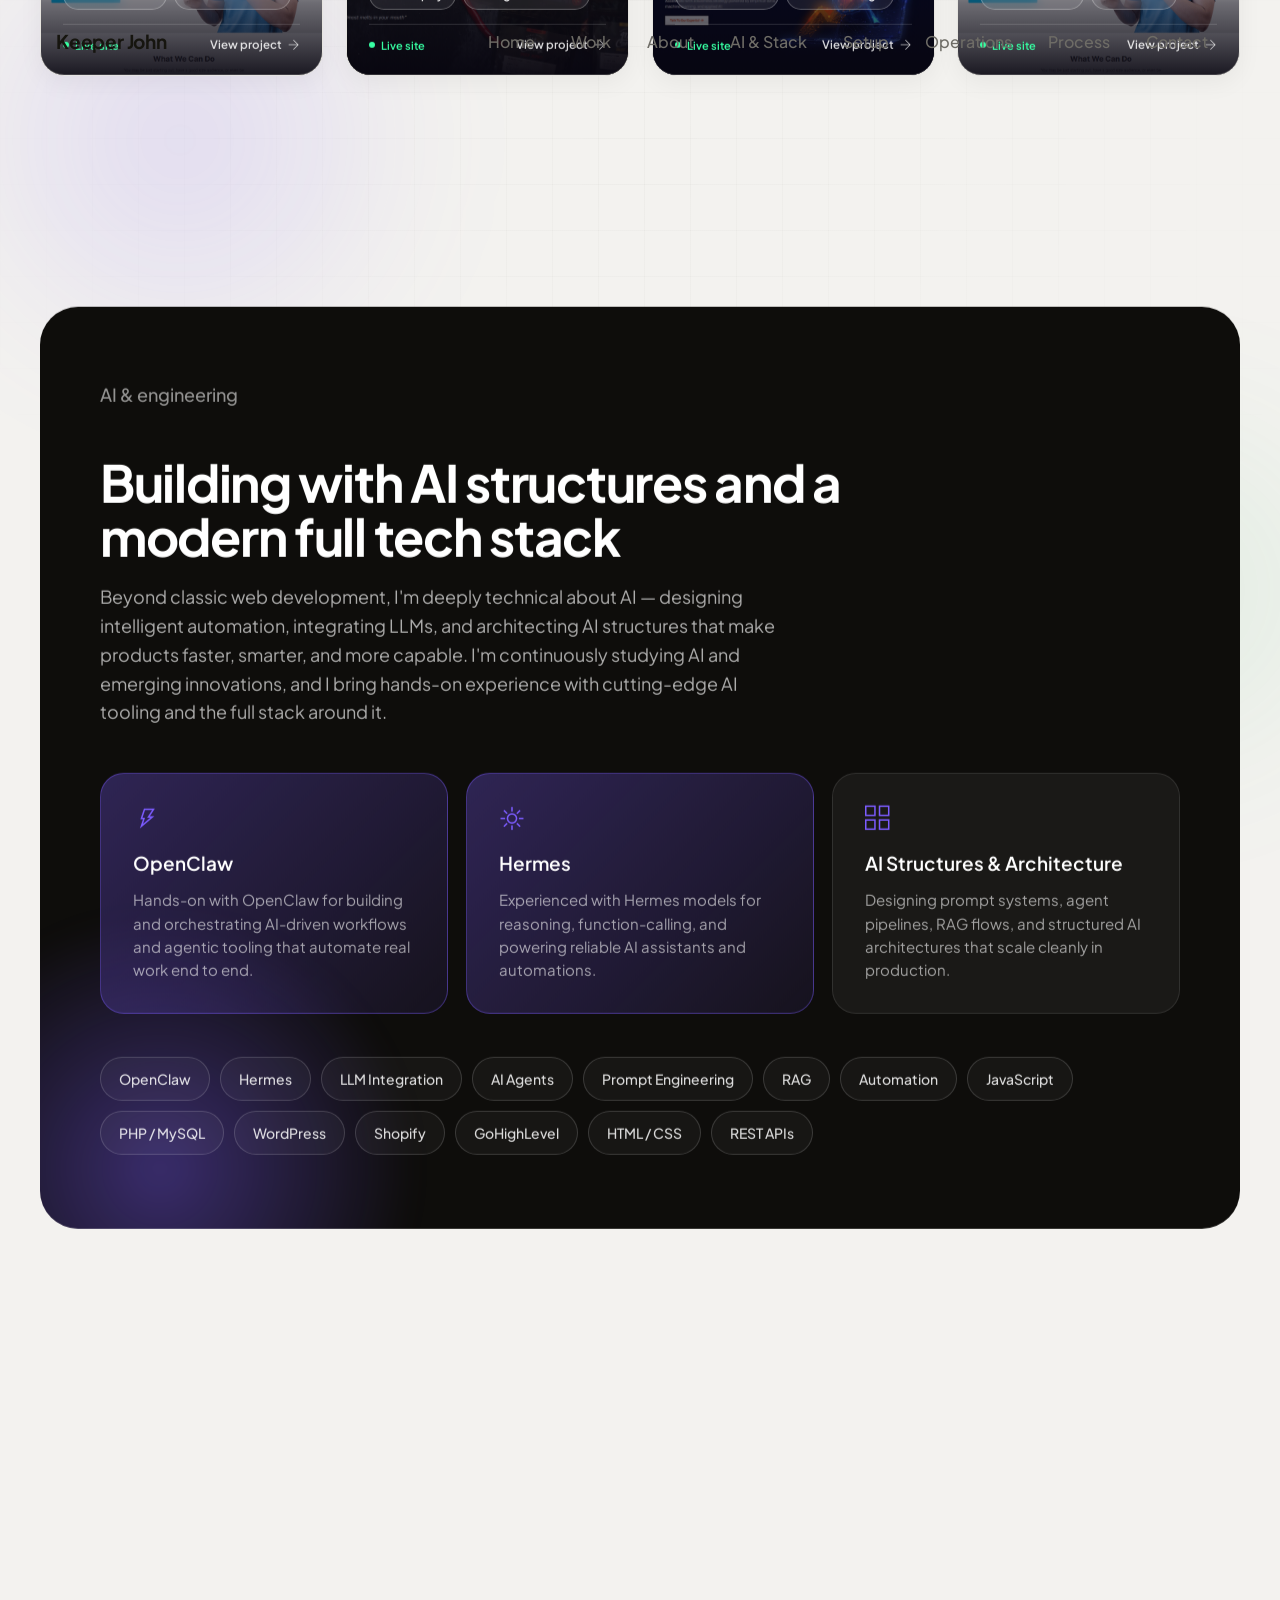
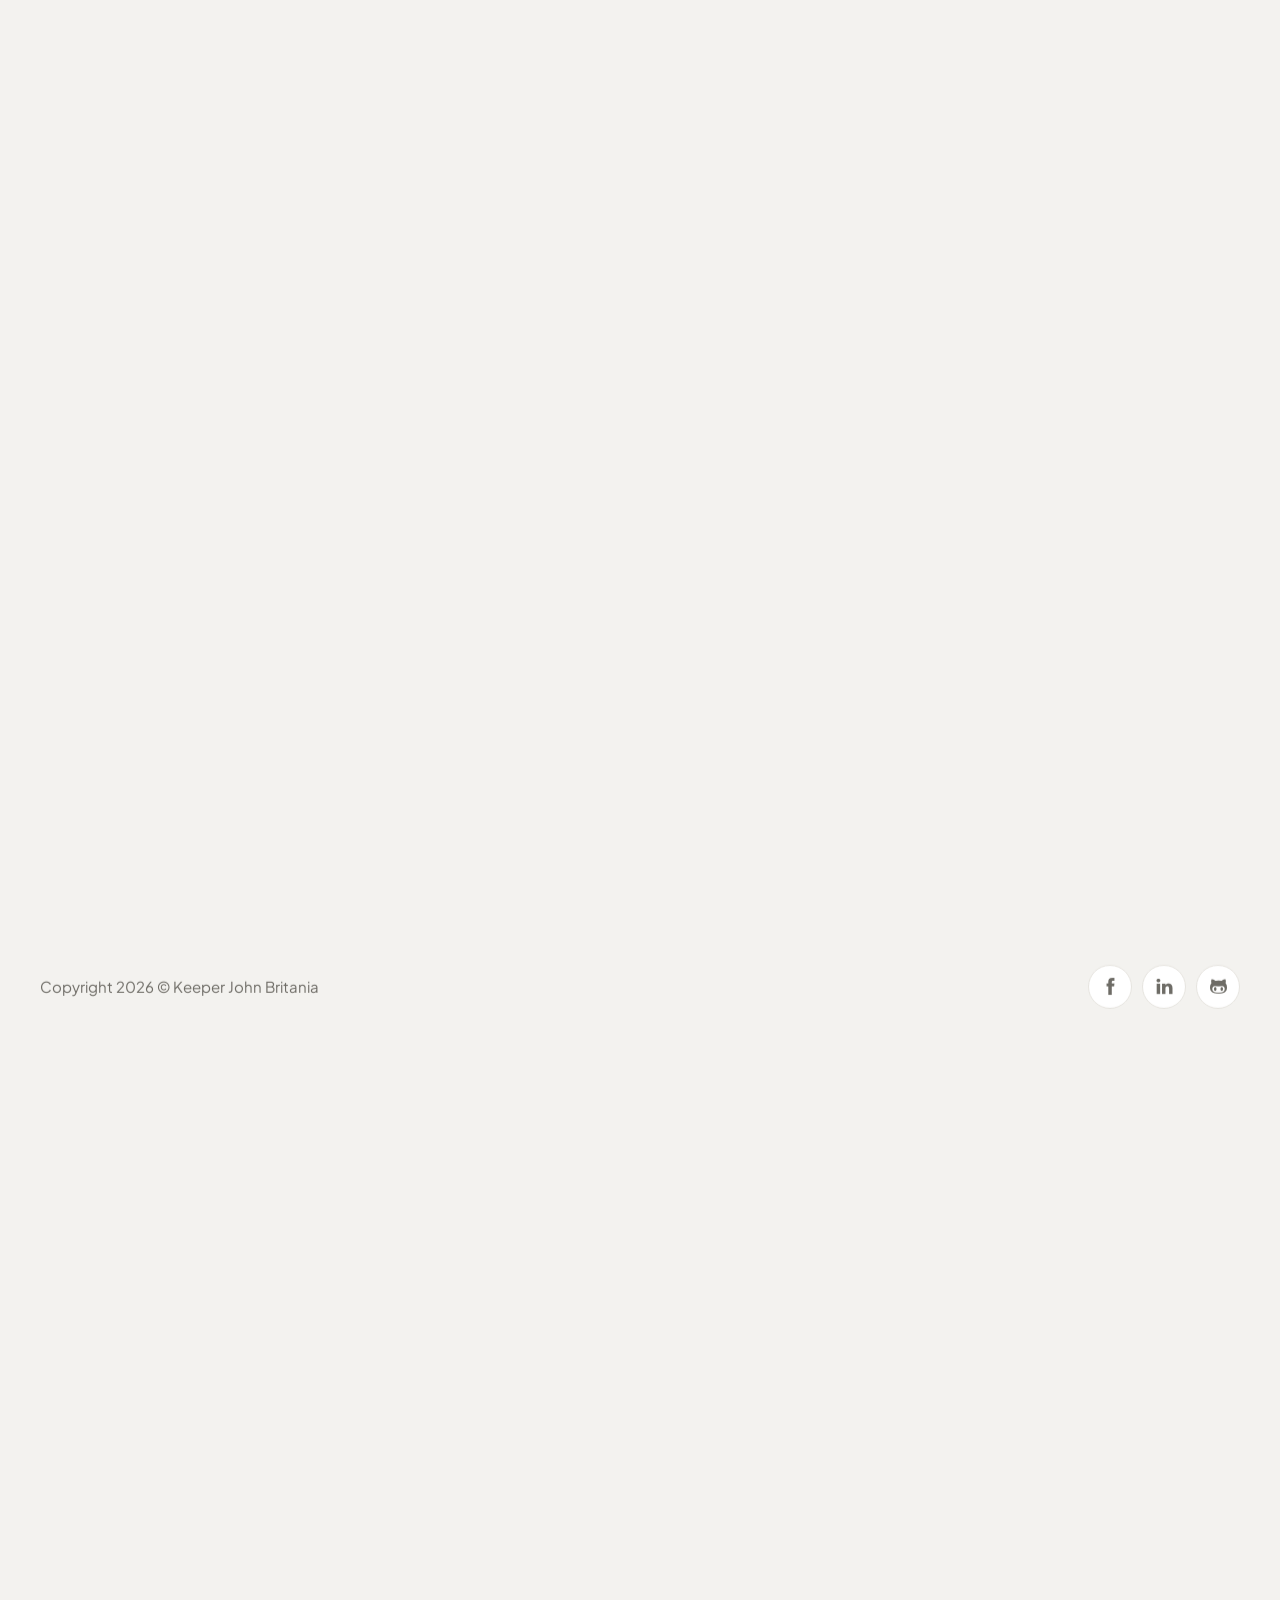
==== index.html @ eb176e24 "Update index.html" ====
<!DOCTYPE html>
<html lang="en">
<head>
<meta charset="utf-8">
<meta name="viewport" content="width=device-width, initial-scale=1">
<link rel="icon" type="image/x-icon" href="assets/imgs/logo-sm.svg">
<title>Keeper John Britania — Web Developer | High-Converting Websites &amp; AI Automation</title>
<meta name="description" content="Keeper John Britania is a web developer who designs high-converting websites and AI-powered automation. Hire an expert web developer for WordPress, Shopify, custom sites, and AI integrations.">
<meta name="keywords" content="Web Developer, Keeper John Britania, freelance web developer, website developer, web design, AI automation developer, WordPress developer, Shopify developer, front-end developer">
<meta name="author" content="Keeper John Britania">
<meta name="robots" content="index, follow, max-image-preview:large, max-snippet:-1, max-video-preview:-1">
<link rel="canonical" href="https://devkeeper.work.gd/">
<meta name="theme-color" content="#7c5cff">
<!-- Open Graph -->
<meta property="og:type" content="website">
<meta property="og:site_name" content="Keeper John Britania — Web Developer">
<meta property="og:title" content="Keeper John Britania — Web Developer | High-Converting Websites &amp; AI Automation">
<meta property="og:description" content="Expert web developer building high-converting websites and AI-powered automation. WordPress, Shopify, custom development and AI integrations.">
<meta property="og:url" content="https://devkeeper.work.gd/">
<meta property="og:image" content="https://devkeeper.work.gd/assets/imgs/person.webp">
<!-- Twitter -->
<meta name="twitter:card" content="summary_large_image">
<meta name="twitter:title" content="Keeper John Britania — Web Developer | High-Converting Websites &amp; AI Automation">
<meta name="twitter:description" content="Expert web developer building high-converting websites and AI-powered automation.">
<meta name="twitter:image" content="https://devkeeper.work.gd/assets/imgs/person.webp">
<link rel="preconnect" href="https://fonts.googleapis.com">
<link rel="preconnect" href="https://fonts.gstatic.com" crossorigin>
<link href="https://fonts.googleapis.com/css2?family=Plus+Jakarta+Sans:wght@400;500;600;700;800&display=swap" rel="stylesheet">
<link rel="stylesheet" href="assets/vendors/themify-icons/css/themify-icons.css">
<style>
*,*::before,*::after{box-sizing:border-box;margin:0;padding:0}
:root{--bg:#f3f2ef;--surface:#ffffff;--ink:#16150f;--muted:#6e6c66;--soft:#9b9890;--dark:#0e0d0b;--accent:#7c5cff;--line:#e6e4df;--radius:30px;--tr:.5s cubic-bezier(.22,.61,.36,1)}
html{scroll-behavior:auto;font-size:clamp(15px,0.55vw + 13.5px,17px);-webkit-text-size-adjust:100%;text-size-adjust:100%;overflow-x:hidden;max-width:100%}
body{font-family:'Plus Jakarta Sans',sans-serif;background:var(--bg);color:var(--ink);line-height:1.6;-webkit-font-smoothing:antialiased;overflow-x:hidden}
#smooth-wrap{position:fixed;top:0;left:0;width:100%;will-change:transform;z-index:5}
a{text-decoration:none;color:inherit}
img{max-width:100%;display:block}
.wrap{max-width:1320px;width:100%;margin:0 auto;padding:0 40px}
@media(max-width:600px){.wrap{padding:0 22px}}
.section{padding-top:clamp(56px,9vw,104px);padding-bottom:clamp(56px,9vw,104px)}
.eyebrow{font-size:15px;color:var(--soft);font-weight:500;margin-bottom:30px}
.pill-status{display:inline-flex;align-items:center;gap:9px;font-size:15px;color:var(--muted);font-weight:500;margin-bottom:26px}
.pill-status .dot{width:9px;height:9px;border-radius:50%;background:#37c871;box-shadow:0 0 0 4px rgba(55,200,113,.18);animation:pulse 2s infinite}
@keyframes pulse{0%,100%{box-shadow:0 0 0 3px rgba(55,200,113,.18)}50%{box-shadow:0 0 0 7px rgba(55,200,113,.05)}}
h1,h2,h3{letter-spacing:-.025em;line-height:1.05;font-weight:700}
.btn{display:inline-flex;align-items:center;gap:10px;font-size:16px;font-weight:600;border:none;cursor:pointer;transition:all var(--tr);font-family:inherit}
.btn-dark{background:var(--dark);color:#fff;padding:17px 34px;border-radius:46px;box-shadow:0 16px 34px rgba(14,13,11,.22)}
.btn-dark:hover{transform:translateY(-3px);box-shadow:0 22px 44px rgba(14,13,11,.3)}
.btn-ghost{background:var(--surface);color:var(--ink);padding:15px 28px;border-radius:46px;border:1px solid var(--line)}
.btn-ghost:hover{background:var(--ink);color:#fff;border-color:var(--ink)}
.btn-ghost:hover .ar{transform:translateX(4px)}
.ar{transition:transform var(--tr)}
#bg-fx{position:fixed;inset:0;z-index:0;pointer-events:none;overflow:hidden}
#bg-fx .orb{position:absolute;border-radius:50%;filter:blur(70px);opacity:.5;will-change:transform}
#bg-fx .o1{width:520px;height:520px;background:radial-gradient(circle,rgba(124,92,255,.35),transparent 70%);top:-120px;left:-80px}
#bg-fx .o2{width:460px;height:460px;background:radial-gradient(circle,rgba(55,200,113,.22),transparent 70%);top:40%;right:-120px}
#bg-fx .o3{width:380px;height:380px;background:radial-gradient(circle,rgba(255,170,90,.18),transparent 70%);bottom:-100px;left:30%}
#bg-fx .grid-fade{position:absolute;inset:0;background-image:linear-gradient(rgba(22,21,15,.025) 1px,transparent 1px),linear-gradient(90deg,rgba(22,21,15,.025) 1px,transparent 1px);background-size:46px 46px;-webkit-mask-image:radial-gradient(circle at 50% 18%,#000,transparent 75%);mask-image:radial-gradient(circle at 50% 18%,#000,transparent 75%)}
#glow{position:fixed;width:480px;height:480px;border-radius:50%;background:radial-gradient(circle,rgba(124,92,255,.10),transparent 65%);pointer-events:none;z-index:1;transform:translate(-50%,-50%);transition:opacity .6s;opacity:0;mix-blend-mode:multiply}
nav{position:fixed;top:0;left:0;right:0;z-index:200;padding:26px 0;transition:all var(--tr)}
nav.scrolled{background:rgba(243,242,239,.8);backdrop-filter:blur(14px);-webkit-backdrop-filter:blur(14px);padding:16px 0}
nav .wrap{display:flex;align-items:center;justify-content:space-between;max-width:100%;padding:0 56px}@media(max-width:600px){nav .wrap{padding:0 22px}}
.brand{font-size:19px;font-weight:700;letter-spacing:-.01em}
.nav-links{display:flex;align-items:center;gap:4px;list-style:none}
.nav-links a{font-size:16px;color:var(--muted);font-weight:500;padding:9px 16px;border-radius:30px;transition:all var(--tr)}
.nav-links a:hover{color:var(--ink)}
.menu-btn{display:none;background:none;border:none;cursor:pointer;flex-direction:column;gap:5px;padding:6px}
.menu-btn span{width:24px;height:2px;background:var(--ink);border-radius:2px;transition:all var(--tr)}
@media(max-width:980px){.menu-btn{display:flex}.nav-links{display:none;position:absolute;top:calc(100% + 6px);left:16px;right:16px;background:#fff;border:1px solid var(--line);border-radius:22px;flex-direction:column;padding:14px;gap:2px;box-shadow:0 20px 50px rgba(0,0,0,.1)}.nav-links.open{display:flex}.nav-links a{width:100%;padding:12px 18px}}
.hero{padding:150px 0 0;position:relative}
#ai-net{position:absolute;inset:0;width:100%;height:100%;z-index:0;pointer-events:none;opacity:.7}
.hero-stage,.stats{position:relative;z-index:2}
.hero-stage{display:grid;grid-template-columns:repeat(auto-fit,minmax(min(100%,340px),1fr));gap:clamp(24px,4vw,48px);align-items:center;min-height:auto}
.hero-left{z-index:3}
.hero-left h1{font-size:clamp(46px,6vw,86px);margin:0 0 24px;font-weight:800;letter-spacing:-.04em;line-height:1.02}
.hero-left h1 .grad{background:linear-gradient(110deg,#16150f 0%,#3a2d7a 22%,#7c5cff 46%,#9b7bff 64%,#6a4cf0 82%,#16150f 100%);background-size:220% 220%;-webkit-background-clip:text;background-clip:text;-webkit-text-fill-color:transparent;color:transparent;background-position:calc(50% + (var(--mx,0)*22%)) calc(50% + (var(--my,0)*22%));animation:gradshift 9s ease infinite;transition:background-position .3s ease}
@keyframes gradshift{0%,100%{background-position:0% 50%}50%{background-position:100% 50%}}
.hero-left p.lead{font-size:clamp(17px,1.3vw,19px);color:var(--muted);max-width:480px;margin-bottom:34px}
.hero-actions{display:flex;flex-direction:column;gap:22px;align-items:flex-start}
.hero-cta-row{display:flex;gap:14px;flex-wrap:wrap;align-items:center}
.hero-socials{display:flex;gap:10px}
.hero-socials a{width:48px;height:48px;border-radius:50%;background:var(--surface);border:1px solid var(--line);display:flex;align-items:center;justify-content:center;color:var(--muted);font-size:17px;transition:all var(--tr)}
.hero-socials a:hover{background:var(--ink);color:#fff;border-color:var(--ink);transform:translateY(-3px)}
.hero-portrait{position:relative;width:100%;max-width:560px;margin-left:auto;z-index:1;-webkit-mask-image:linear-gradient(180deg,#000 72%,transparent 99%);mask-image:linear-gradient(180deg,#000 72%,transparent 99%)}
.hero-portrait img{width:100%}
@media(max-width:1100px){.hero-left h1{font-size:clamp(38px,5.4vw,60px)}.hero-portrait{max-width:460px}}
@media(max-width:880px){.hero{padding:120px 0 0}.hero-stage{grid-template-columns:1fr;text-align:center;gap:14px}.hero-portrait{order:-1;max-width:min(380px,78vw);margin:0 auto;-webkit-mask-image:linear-gradient(180deg,#000 80%,transparent 100%);mask-image:linear-gradient(180deg,#000 80%,transparent 100%)}.hero-left h1{font-size:clamp(36px,8.5vw,52px)}.hero-left p.lead{margin-left:auto;margin-right:auto}.hero-actions{align-items:center}.hero-cta-row{justify-content:center}}
.stats{display:grid;grid-template-columns:repeat(auto-fit,minmax(160px,1fr));gap:clamp(10px,1.2vw,14px);border-top:1px solid var(--line);padding-top:clamp(30px,4vw,46px);margin-top:clamp(36px,4.5vw,56px)}
.stat{display:flex;align-items:center;gap:12px;background:var(--surface);border:1px solid var(--line);border-radius:18px;padding:14px 16px;transition:all var(--tr)}
.stat:hover{transform:translateY(-4px);box-shadow:0 16px 34px rgba(14,13,11,.07);border-color:rgba(124,92,255,.32)}
.stat .st-ic{flex:0 0 auto;width:42px;height:42px;border-radius:12px;display:flex;align-items:center;justify-content:center;font-size:19px;color:var(--accent);background:rgba(124,92,255,.1);border:1px solid rgba(124,92,255,.2)}
.stat .st-body{min-width:0}
.stat h3{font-size:clamp(26px,2.4vw,34px);font-weight:800;letter-spacing:-.03em;line-height:1;background:linear-gradient(120deg,#16150f,#5a45c9);-webkit-background-clip:text;background-clip:text;-webkit-text-fill-color:transparent;color:transparent}
.stat h3 small{font-size:.55em;font-weight:700;color:var(--accent);-webkit-text-fill-color:var(--accent);margin-left:1px}
/* progress ring infographic */
.stat .st-ring{position:relative;flex:0 0 auto;width:46px;height:46px;display:flex;align-items:center;justify-content:center}
.stat .st-ring svg{position:absolute;inset:0;width:46px;height:46px;transform:rotate(-90deg)}
.stat .st-ring .rg-bg{fill:none;stroke:rgba(124,92,255,.15);stroke-width:4}
.stat .st-ring .rg-fg{fill:none;stroke:var(--accent);stroke-width:4;stroke-linecap:round;stroke-dasharray:119.4;stroke-dashoffset:2.4;filter:drop-shadow(0 0 4px rgba(124,92,255,.4))}
.stat .st-ring i{color:var(--accent);font-size:16px;z-index:1}
.stat p{color:var(--muted);font-size:clamp(11px,1vw,12.5px);margin-top:3px;font-weight:500;line-height:1.2}
.sec-head{display:flex;flex-wrap:wrap;align-items:flex-end;justify-content:space-between;gap:20px;margin-bottom:52px}
.sec-head h2{font-size:clamp(34px,5vw,58px)}
.sec-sub{color:var(--muted);font-size:18px;max-width:600px;margin-bottom:48px}
.works{column-width:260px;column-gap:clamp(16px,1.8vw,24px)}
.work-card{position:relative;border-radius:24px;overflow:hidden;background:#11100d;border:1px solid var(--line);display:block;break-inside:avoid;-webkit-column-break-inside:avoid;page-break-inside:avoid;margin:0 0 clamp(16px,1.8vw,24px);box-shadow:0 8px 24px rgba(14,13,11,.05);transition:transform var(--tr),box-shadow var(--tr)}
.work-card img{width:100%;aspect-ratio:4/3;height:auto;display:block;object-fit:cover;object-position:top center;transition:transform 1s var(--tr)}
.work-card:hover{transform:translateY(-6px);box-shadow:0 26px 50px rgba(14,13,11,.14)}
.work-card:hover img{transform:scale(1.06)}
.work-card .veil{position:absolute;inset:0;background:linear-gradient(180deg,rgba(10,8,20,0) 38%,rgba(10,8,20,.55) 66%,rgba(8,6,16,.92) 100%);transition:opacity var(--tr)}
.work-meta{position:absolute;left:0;bottom:0;right:0;z-index:2;padding:22px 22px 20px;display:flex;flex-direction:column;gap:12px}
.work-meta h3{color:#fff;font-size:clamp(18px,1.6vw,21px);font-weight:700;letter-spacing:-.02em;line-height:1.15;margin:0;text-shadow:0 2px 14px rgba(0,0,0,.5)}
.chips{display:flex;gap:7px;flex-wrap:wrap;align-items:center}
.chip{display:inline-flex;align-items:center;gap:6px;font-size:11.5px;color:#fff;font-weight:600;padding:5px 11px;border:1px solid rgba(255,255,255,.28);background:rgba(255,255,255,.08);border-radius:30px;backdrop-filter:blur(6px);transition:all var(--tr)}
.work-card:hover .chip{border-color:rgba(124,92,255,.6);background:rgba(124,92,255,.22)}
.work-card:hover .chip{background:rgba(255,255,255,.15)}
.work-open{position:absolute;top:24px;right:24px;z-index:2;width:48px;height:48px;border-radius:50%;background:rgba(255,255,255,.18);border:1px solid rgba(255,255,255,.35);backdrop-filter:blur(6px);display:flex;align-items:center;justify-content:center;color:#fff;font-size:17px;opacity:0;transform:scale(.8);transition:all var(--tr)}
.work-card:hover .work-open{opacity:1;transform:scale(1)}
@media(max-width:760px){.works{columns:1}}
.about-grid{display:grid;grid-template-columns:repeat(auto-fit,minmax(min(100%,320px),1fr));gap:clamp(32px,4vw,64px);align-items:center}
.about-photo img{border-radius:var(--radius);width:100%;aspect-ratio:1;object-fit:cover}
.about-grid h2{font-size:clamp(30px,4vw,48px);margin-bottom:24px}
.about-grid p{color:var(--muted);margin-bottom:18px;font-size:17px}
.about-now{display:inline-flex;align-items:center;gap:9px;font-size:14px;font-weight:600;color:var(--ink);background:var(--surface);border:1px solid var(--line);padding:9px 16px;border-radius:30px;margin-bottom:6px}
.about-now .dot{width:8px;height:8px;border-radius:50%;background:#37c871;box-shadow:0 0 0 3px rgba(55,200,113,.18);animation:pulse 2s infinite}
@media(max-width:800px){.about-grid{grid-template-columns:1fr;gap:34px}}
.ai-card{background:var(--dark);border-radius:38px;padding:74px 60px;color:#fff;position:relative;overflow:hidden}
.ai-card::after{content:"";position:absolute;width:520px;height:520px;left:-140px;bottom:-200px;background:radial-gradient(circle,rgba(124,92,255,.4),transparent 70%);filter:blur(12px)}
.ai-card .eyebrow{color:rgba(255,255,255,.55)}
.ai-card h2{font-size:clamp(30px,4vw,52px);max-width:780px;margin-bottom:20px;position:relative;z-index:2}
.ai-card>p{color:rgba(255,255,255,.66);max-width:680px;font-size:18px;position:relative;z-index:2;margin-bottom:46px}
.ai-grid{display:grid;grid-template-columns:repeat(auto-fit,minmax(240px,1fr));gap:clamp(14px,1.5vw,18px);position:relative;z-index:2}
.ai-item{background:rgba(255,255,255,.05);border:1px solid rgba(255,255,255,.1);border-radius:24px;padding:32px;transition:all var(--tr)}
.ai-item:hover{background:rgba(255,255,255,.09);transform:translateY(-6px)}
.ai-item i{font-size:26px;color:var(--accent);margin-bottom:16px;display:block}
.ai-item h4{font-size:19px;font-weight:600;margin-bottom:10px}
.ai-item p{color:rgba(255,255,255,.6);font-size:15px;line-height:1.55}
.ai-item.feat{background:linear-gradient(135deg,rgba(124,92,255,.3),rgba(124,92,255,.08));border-color:rgba(124,92,255,.4)}
.stack-tags{display:flex;flex-wrap:wrap;gap:10px;margin-top:42px;position:relative;z-index:2}
.stack-tags span{font-size:14px;font-weight:500;color:rgba(255,255,255,.85);padding:10px 18px;border:1px solid rgba(255,255,255,.16);border-radius:30px;background:rgba(255,255,255,.04);transition:all var(--tr)}
.stack-tags span:hover{background:rgba(124,92,255,.2);border-color:rgba(124,92,255,.5);transform:translateY(-2px)}
@media(max-width:800px){.ai-grid{grid-template-columns:1fr}.ai-card{padding:46px 28px}}
.prod-card{background:var(--surface);border:1px solid var(--line);border-radius:38px;padding:66px 56px;position:relative;overflow:hidden}
.prod-card h2{font-size:clamp(28px,4vw,46px);max-width:680px;margin-bottom:20px}
.prod-card>p{color:var(--muted);max-width:640px;font-size:18px}
.setup-metrics{display:grid;grid-template-columns:repeat(auto-fit,minmax(190px,1fr));gap:clamp(12px,1.4vw,16px);margin-top:clamp(28px,4vw,42px)}
.metric{background:var(--bg);border:1px solid var(--line);border-radius:22px;padding:24px 22px;transition:all var(--tr)}
.metric:hover{transform:translateY(-5px);box-shadow:0 18px 40px rgba(14,13,11,.06)}
.metric .mh{display:flex;align-items:center;gap:9px;color:var(--accent);font-size:18px;margin-bottom:14px}
.metric .mv{font-size:clamp(26px,3vw,38px);font-weight:800;letter-spacing:-.03em;line-height:1}
.metric .mv small{font-size:16px;font-weight:600;color:var(--soft);letter-spacing:0}
.metric .ml{font-size:13px;color:var(--muted);margin-top:6px}
@media(max-width:760px){.setup-metrics{grid-template-columns:1fr 1fr}}
.gear-row{display:grid;grid-template-columns:repeat(auto-fit,minmax(280px,1fr));gap:18px;margin-top:18px}
@media(max-width:760px){.gear-row{grid-template-columns:1fr}}
.gear{position:relative;background:var(--bg);border:1px solid var(--line);border-radius:26px;padding:30px;overflow:hidden;transition:all var(--tr)}
.gear:hover{transform:translateY(-5px);box-shadow:0 20px 44px rgba(14,13,11,.06)}
.gear .gtitle{display:flex;align-items:center;gap:9px;font-weight:700;font-size:18px;margin-bottom:6px}
.gear .gtitle .live{font-size:11px;font-weight:700;color:#37c871;border:1px solid rgba(55,200,113,.4);background:rgba(55,200,113,.08);padding:3px 9px;border-radius:20px;letter-spacing:.04em;display:inline-flex;align-items:center;gap:5px}
.gear .gtitle .live::before{content:"";width:6px;height:6px;border-radius:50%;background:#37c871;animation:pulse2 1.6s infinite}
@keyframes pulse2{0%,100%{opacity:1}50%{opacity:.3}}
.gear p{color:var(--muted);font-size:15px;line-height:1.55;max-width:380px}
.gstage{height:150px;margin:8px 0 6px;border-radius:18px;background:linear-gradient(180deg,#fff,#f3f2ef);border:1px solid var(--line);position:relative;overflow:hidden}
.sl-sky{position:absolute;inset:0;background:radial-gradient(circle at 50% 130%,rgba(124,92,255,.10),transparent 60%)}
.sl-star{position:absolute;width:2px;height:2px;border-radius:50%;background:rgba(124,92,255,.5);animation:twk 2.4s infinite}
@keyframes twk{0%,100%{opacity:.2}50%{opacity:1}}
.sl-sat{position:absolute;top:22px;left:50%;transform:translateX(-50%);color:var(--accent);font-size:30px;animation:satfloat 4s ease-in-out infinite}
@keyframes satfloat{0%,100%{transform:translateX(-50%) translateY(0)}50%{transform:translateX(-50%) translateY(-8px)}}
.sl-earth{position:absolute;bottom:-46px;left:50%;transform:translateX(-50%);width:120px;height:120px;border-radius:50%;background:radial-gradient(circle at 40% 35%,#7c5cff,#4a2fd0);box-shadow:0 0 30px rgba(124,92,255,.4)}
.sl-beam{position:absolute;top:54px;left:50%;width:2px;height:0;background:linear-gradient(180deg,rgba(124,92,255,.9),rgba(124,92,255,0));transform:translateX(-50%);animation:beam 2.6s ease-in-out infinite}
@keyframes beam{0%{height:0;opacity:0}30%{opacity:1}60%{height:48px;opacity:1}100%{height:48px;opacity:0}}
.sl-ping{position:absolute;top:100px;left:50%;width:8px;height:8px;border-radius:50%;border:2px solid var(--accent);transform:translateX(-50%);animation:ping 2.6s ease-out infinite}
@keyframes ping{0%,55%{transform:translateX(-50%) scale(.4);opacity:0}60%{opacity:.9}100%{transform:translateX(-50%) scale(4);opacity:0}}
.lp-wrap{position:absolute;inset:0;display:flex;align-items:center;justify-content:center;gap:14px}
.lp-mon{width:78px;height:50px;border:2px solid var(--ink);border-radius:5px;position:relative;background:#fff;overflow:hidden;flex-shrink:0}
.lp-mon::after{content:"";position:absolute;left:50%;bottom:-9px;transform:translateX(-50%);width:26px;height:7px;border:2px solid var(--ink);border-top:none;border-radius:0 0 4px 4px}
.lp-screen{position:absolute;inset:3px;background:linear-gradient(135deg,#7c5cff,#4a2fd0);border-radius:2px;overflow:hidden}
.lp-code{position:absolute;left:5px;top:6px;right:5px}
.lp-code i{display:block;height:3px;border-radius:2px;background:rgba(255,255,255,.85);margin-bottom:3px}
.lp-code i:nth-child(1){width:60%;animation:type 3s steps(1) infinite}
.lp-code i:nth-child(2){width:80%;animation:type 3s steps(1) infinite .4s}
.lp-code i:nth-child(3){width:45%;animation:type 3s steps(1) infinite .8s}
.lp-code i:nth-child(4){width:70%;animation:type 3s steps(1) infinite 1.2s}
@keyframes type{0%,20%{opacity:0;transform:translateX(-4px)}30%,100%{opacity:1;transform:none}}
.lp-lap{position:relative;flex-shrink:0}
.lp-base{width:96px;height:60px;border:2px solid var(--ink);border-radius:6px;background:#0e0d0b;position:relative;overflow:hidden}
.lp-tuf{position:absolute;inset:3px;background:linear-gradient(135deg,#1a1a1a,#2b2b2b);border-radius:3px;display:flex;align-items:center;justify-content:center}
.lp-tuf span{color:#7c5cff;font-size:10px;font-weight:800;letter-spacing:1px;opacity:.9;animation:glowtxt 2.4s ease-in-out infinite}
@keyframes glowtxt{0%,100%{text-shadow:0 0 4px rgba(124,92,255,.4)}50%{text-shadow:0 0 14px rgba(124,92,255,.9)}}
.lp-kb{width:110px;height:9px;margin:2px auto 0;background:#16150f;border-radius:0 0 8px 8px;transform:perspective(60px) rotateX(34deg)}
.lp-rgb{position:absolute;left:0;right:0;bottom:0;height:3px;background:linear-gradient(90deg,#7c5cff,#37c871,#ffaa5a,#7c5cff);background-size:200% 100%;animation:rgb 3s linear infinite}
@keyframes rgb{0%{background-position:0 0}100%{background-position:200% 0}}
@media(prefers-reduced-motion:reduce){.sl-sat,.sl-beam,.sl-ping,.sl-star,.lp-code i,.lp-tuf span,.lp-rgb{animation:none!important}}
.prod-list{display:grid;grid-template-columns:repeat(auto-fit,minmax(240px,1fr));gap:clamp(14px,1.5vw,18px);margin-top:18px}
.prod-item{background:var(--bg);border:1px solid var(--line);border-radius:24px;padding:32px;transition:all var(--tr)}
.prod-item:hover{transform:translateY(-6px);box-shadow:0 20px 44px rgba(14,13,11,.06)}
.prod-item i.pico{font-size:26px;color:var(--accent);margin-bottom:16px;display:block}
.prod-item h4{font-size:19px;font-weight:600;margin-bottom:10px}
.prod-item p{color:var(--muted);font-size:15px;line-height:1.55}
.prod-item.feat{background:linear-gradient(135deg,rgba(124,92,255,.12),rgba(124,92,255,.02));border-color:rgba(124,92,255,.35)}
@media(max-width:800px){.prod-list{grid-template-columns:1fr}.prod-card{padding:44px 28px}}
.skills-grid{display:grid;grid-template-columns:repeat(auto-fit,minmax(min(100%,300px),1fr));gap:30px clamp(32px,5vw,70px)}
.skill label{display:flex;justify-content:space-between;font-size:16px;font-weight:600;margin-bottom:12px}
.skill label span{color:var(--soft);font-weight:500}
.bar{height:6px;background:var(--line);border-radius:30px;overflow:hidden}
.bar i{display:block;height:100%;background:var(--ink);border-radius:30px;width:0;transition:width 1.3s cubic-bezier(.22,.61,.36,1)}
@media(max-width:700px){.skills-grid{grid-template-columns:1fr}}
.process{background:var(--dark);border-radius:42px;padding:74px 56px}
.process .eyebrow,.process h2{color:#fff}
.process h2{font-size:clamp(30px,4vw,52px);margin-bottom:54px}
.steps{display:flex;flex-direction:column;gap:20px}
.step{background:rgba(255,255,255,.04);border:1px solid rgba(255,255,255,.08);border-radius:26px;padding:34px 38px;max-width:760px;transition:all var(--tr)}
.step:nth-child(even){align-self:flex-end}
.step:hover{background:rgba(255,255,255,.07);transform:translateY(-4px)}
.step .num{width:46px;height:46px;border-radius:50%;background:rgba(255,255,255,.07);display:flex;align-items:center;justify-content:center;color:rgba(255,255,255,.6);font-weight:600;margin-bottom:20px}
.step h3{color:#fff;font-size:25px;margin-bottom:12px}
.step p{color:rgba(255,255,255,.6);font-size:16px}
.testi{display:grid;grid-template-columns:repeat(auto-fit,minmax(300px,1fr));gap:clamp(18px,2vw,26px)}
.tcard{background:var(--surface);border:1px solid var(--line);border-radius:var(--radius);padding:40px;transition:all var(--tr)}
.tcard:hover{transform:translateY(-5px);box-shadow:0 22px 48px rgba(14,13,11,.06)}
.tcard p{font-size:18px;color:var(--ink);margin-bottom:28px}
.tcard .who{display:flex;align-items:center;gap:14px}
.tcard .who img{width:52px;height:52px;border-radius:50%;object-fit:cover}
.tcard .who h4{font-size:16px;font-weight:600}
.tcard .who span{font-size:14px;color:var(--muted)}
@media(max-width:800px){.testi{grid-template-columns:1fr}}
.faq{display:flex;flex-direction:column;gap:14px;max-width:960px;margin:0 auto}
.faq-item{background:var(--surface);border:1px solid var(--line);border-radius:22px;overflow:hidden;transition:all var(--tr)}
.faq-q{display:flex;align-items:center;justify-content:space-between;padding:26px 30px;cursor:pointer;font-weight:600;font-size:18px;gap:16px}
.faq-q i{font-size:15px;color:var(--muted);transition:transform var(--tr)}
.faq-item.open .faq-q i{transform:rotate(45deg)}
.faq-a{max-height:0;overflow:hidden;transition:max-height var(--tr);padding:0 30px}
.faq-a p{color:var(--muted);font-size:16px;padding-bottom:28px}
.faq-item.open .faq-a{max-height:280px}
.cta{background:var(--dark);border-radius:42px;padding:88px 56px;text-align:center;position:relative;overflow:hidden}
.cta .blob{width:130px;height:130px;margin:0 auto 32px;border-radius:38% 62% 63% 37%/41% 44% 56% 59%;background:linear-gradient(135deg,#a78bff,#5b34ff);box-shadow:0 0 90px rgba(124,92,255,.6);animation:morph 8s ease-in-out infinite}
@keyframes morph{0%,100%{border-radius:38% 62% 63% 37%/41% 44% 56% 59%}50%{border-radius:62% 38% 37% 63%/56% 59% 41% 44%}}
.cta h2{color:#fff;font-size:clamp(34px,5.5vw,66px);max-width:800px;margin:0 auto 18px}
.cta h2 .g{color:var(--soft)}
.cta p{color:rgba(255,255,255,.6);max-width:520px;margin:0 auto 36px;font-size:18px}
.contact-row{display:grid;grid-template-columns:repeat(auto-fit,minmax(min(100%,320px),1fr));gap:clamp(28px,3vw,48px);text-align:left;margin-top:clamp(40px,5vw,60px)}
.cform input,.cform textarea{width:100%;padding:16px 20px;background:rgba(255,255,255,.05);border:1px solid rgba(255,255,255,.12);border-radius:16px;color:#fff;font-family:inherit;font-size:16px;margin-bottom:16px;outline:none;transition:border-color var(--tr)}
.cform input::placeholder,.cform textarea::placeholder{color:rgba(255,255,255,.4)}
.cform input:focus,.cform textarea:focus{border-color:var(--accent)}
.cform textarea{resize:vertical;min-height:130px}
.cform .btn-dark{background:#fff;color:var(--dark);width:100%;justify-content:center;box-shadow:none}
.cform .btn-dark:hover{background:var(--accent);color:#fff}
#status{color:rgba(255,255,255,.7);font-size:15px;margin-top:10px}
.cinfo{display:flex;flex-direction:column;gap:26px}
.cinfo .ci{display:flex;gap:14px;align-items:flex-start}
.cinfo .ci i{width:46px;height:46px;flex-shrink:0;border-radius:14px;background:rgba(255,255,255,.06);display:flex;align-items:center;justify-content:center;color:var(--accent);font-size:18px}
.cinfo .ci h5{color:#fff;font-size:15px;font-weight:600;margin-bottom:3px}
.cinfo .ci p{color:rgba(255,255,255,.6);font-size:15px;margin:0}
@media(max-width:800px){.contact-row{grid-template-columns:1fr}.cta{padding:56px 26px}}
footer{padding:48px 0}
.foot{display:flex;align-items:center;justify-content:space-between;flex-wrap:wrap;gap:16px}
.foot p{font-size:15px;color:var(--muted)}
.foot-soc{display:flex;gap:10px}
.foot-soc a{width:44px;height:44px;border-radius:50%;background:var(--surface);border:1px solid var(--line);display:flex;align-items:center;justify-content:center;color:var(--muted);transition:all var(--tr)}
.foot-soc a:hover{background:var(--ink);color:#fff;border-color:var(--ink)}
.reveal{opacity:0;transform:translateY(56px) scale(.94);filter:blur(8px);transition:opacity .9s cubic-bezier(.16,1,.3,1),transform 1s cubic-bezier(.16,1,.3,1),filter .9s ease;will-change:transform,opacity,filter}
.reveal.vis{opacity:1;transform:translateY(0) scale(1);filter:blur(0)}
.rv-left{transform:translateX(-70px) scale(.96);filter:blur(8px)}
.rv-left.vis{transform:translateX(0) scale(1)}
.rv-right{transform:translateX(70px) scale(.96);filter:blur(8px)}
.rv-right.vis{transform:translateX(0) scale(1)}
.rv-zoom{transform:scale(.82);filter:blur(10px)}
.rv-zoom.vis{transform:scale(1)}
.rv-clip{clip-path:inset(0 0 100% 0);transform:translateY(40px);filter:blur(4px)}
.rv-clip.vis{clip-path:inset(0 0 0 0);transform:translateY(0)}
.rv-rot{transform:perspective(1200px) rotateX(18deg) translateY(60px);transform-origin:top center;filter:blur(8px)}
.rv-rot.vis{transform:perspective(1200px) rotateX(0) translateY(0)}
.d1{transition-delay:.08s}.d2{transition-delay:.16s}.d3{transition-delay:.24s}.d4{transition-delay:.32s}.d5{transition-delay:.4s}.d6{transition-delay:.48s}.d7{transition-delay:.56s}.d8{transition-delay:.64s}
@media(prefers-reduced-motion:reduce){.reveal,.rv-left,.rv-right,.rv-zoom,.rv-clip,.rv-rot{opacity:1!important;transform:none!important;filter:none!important;clip-path:none!important;transition:none!important}}
.mback{display:none;position:fixed;inset:0;background:rgba(14,13,11,.5);z-index:400;align-items:center;justify-content:center;padding:24px;backdrop-filter:blur(8px)}
.mback.open{display:flex}
.mbox{background:var(--surface);border-radius:28px;padding:44px;max-width:540px;width:100%;position:relative;animation:up .4s ease}
@keyframes up{from{opacity:0;transform:translateY(24px)}to{opacity:1;transform:none}}
.mclose{position:absolute;top:18px;right:18px;width:36px;height:36px;border-radius:50%;border:none;background:var(--bg);cursor:pointer;font-size:18px}
.mbox h4{font-size:24px;margin-bottom:14px}
.mbox p{color:var(--muted);font-size:16px;margin-bottom:12px}
.mbox a{color:var(--accent);font-weight:600}
@media(prefers-reduced-motion:reduce){#smooth-wrap{position:static!important;transform:none!important}#bg-fx .orb{animation:none!important}}
/* ===== RESPONSIVE: TABLET ===== */
@media(max-width:1024px){
.wrap{padding:0 32px}
.section{padding-top:84px;padding-bottom:84px}
.hero{padding:130px 0 0}
.hero-stage{gap:32px}
.hero-left h1{font-size:clamp(40px,6vw,58px)}
.hero-portrait{max-width:420px}
.setup-metrics{grid-template-columns:repeat(2,1fr)}
.ai-grid{grid-template-columns:1fr 1fr}
.ai-grid .ai-item:last-child{grid-column:1 / -1}
.prod-list{grid-template-columns:1fr 1fr}
.prod-list .prod-item:last-child{grid-column:1 / -1}
.ai-card,.prod-card,.process{padding:56px 40px}
.sec-head h2{font-size:clamp(32px,5vw,46px)}
}
/* ===== RESPONSIVE: SMALL TABLET / LARGE PHONE ===== */
@media(max-width:768px){
.nav-links{display:none}
.menu-btn{display:flex}
.works{columns:1}
.testi{grid-template-columns:1fr}
.about-grid{grid-template-columns:1fr;gap:32px}
.gear-row{grid-template-columns:1fr}
.prod-list{grid-template-columns:1fr}
.prod-list .prod-item:last-child{grid-column:auto}
.ai-grid{grid-template-columns:1fr}
.ai-grid .ai-item:last-child{grid-column:auto}
.contact-row{grid-template-columns:1fr;gap:36px}
.skills-grid{grid-template-columns:1fr;gap:24px}
.step{max-width:100%}
.step:nth-child(even){align-self:stretch}
}
/* ===== RESPONSIVE: MOBILE ===== */
@media(max-width:600px){
.wrap{padding:0 16px}
.section{padding-top:64px;padding-bottom:64px}
nav{padding:18px 0}
nav.scrolled{padding:12px 0}
.hero{padding:108px 0 0}
.hero-stage{gap:10px}
.hero-left h1{font-size:clamp(32px,9vw,44px);margin-bottom:20px}
.hero-left p.lead{font-size:16px;margin-bottom:26px}
.hero-portrait{max-width:min(320px,82vw)}
.hero-cta-row{width:100%}
.hero-cta-row .btn{flex:1;justify-content:center}
.stats{grid-template-columns:repeat(auto-fit,minmax(150px,1fr));gap:10px;padding-top:30px;margin-top:36px}
.stat h3{font-size:clamp(24px,6vw,30px)}
.setup-metrics{grid-template-columns:1fr 1fr;gap:12px}
.metric{padding:18px 16px}
.sec-head{flex-direction:column;align-items:flex-start;gap:16px}
.sec-head h2{font-size:clamp(30px,8vw,40px)}
.ai-card,.prod-card,.process,.cta{padding:40px 22px;border-radius:28px}
.ai-card h2,.prod-card h2{font-size:clamp(26px,7vw,34px)}
.work-meta{left:22px;right:22px;bottom:22px}
.work-meta h3{font-size:22px}
.tcard{padding:30px 24px}
.faq-q{padding:22px 22px;font-size:16px}
.faq-a{padding:0 22px}
.mbox{padding:32px 24px}
.cta h2{font-size:clamp(30px,9vw,42px)}
.gstage{height:130px}
/* tone down heavy reveal transforms on small screens for smoothness */
.reveal{transform:translateY(38px) scale(.97);filter:blur(5px)}
.rv-left,.rv-right{transform:translateY(38px) scale(.97)}
.rv-rot{transform:translateY(38px);}
}
/* ===== VERY SMALL PHONES ===== */
@media(max-width:380px){
.wrap{padding:0 14px}
.hero-left h1{font-size:32px}
.hero-cta-row{flex-direction:column}
.hero-cta-row .btn{width:100%}
}
@media(hover:none){#glow{display:none}.reveal{filter:none}}

/* ===== FLUID + RESPONSIVE ENHANCEMENTS ===== */
img,svg,video,canvas{max-width:100%;height:auto}
.sec-head .lead,.sec-head p{max-width:min(100%,420px)}
.wrap,.ai-card,.prod-card,.process,.cta,.gear,.metric,.tcard,.mbox{min-width:0}
.eyebrow{font-size:clamp(13px,1.4vw,15px)}
.sec-head h2{font-size:clamp(28px,5vw,58px)}
@media(max-width:1024px){.stats{grid-template-columns:repeat(3,1fr)}}
@media(max-width:680px){.stats{grid-template-columns:repeat(2,1fr)}}
@media(max-width:380px){.stats{grid-template-columns:1fr}}
@media(max-width:900px){.setup-metrics{grid-template-columns:repeat(2,1fr)}}
@media(max-width:440px){.setup-metrics{grid-template-columns:1fr}}
@media(max-height:520px) and (orientation:landscape){.hero{padding:96px 0 0}.section{padding-top:48px;padding-bottom:48px}}

/* ===== TASK MANAGEMENT / OPS SECTION ===== */
.ops-grid{display:grid;grid-template-columns:repeat(auto-fit,minmax(210px,1fr));gap:clamp(14px,1.6vw,18px);margin-top:clamp(28px,4vw,42px)}
.ops-tool{background:var(--bg);border:1px solid var(--line);border-radius:22px;padding:clamp(20px,2.4vw,28px);transition:all var(--tr)}
.ops-tool:hover{transform:translateY(-6px);box-shadow:0 20px 44px rgba(14,13,11,.07);border-color:rgba(124,92,255,.35)}
.ops-tool .ot-ic{width:46px;height:46px;border-radius:14px;display:flex;align-items:center;justify-content:center;font-size:22px;color:#fff;margin-bottom:16px}
.ops-tool h3{font-size:clamp(17px,1.5vw,19px);font-weight:700;letter-spacing:-.01em}
.ops-tool p{color:var(--muted);font-size:clamp(13px,1.3vw,14.5px);line-height:1.55;margin-top:8px}
.ops-tool .ot-tag{display:inline-block;margin-top:14px;font-size:12px;font-weight:600;color:var(--accent);background:rgba(124,92,255,.08);border:1px solid rgba(124,92,255,.22);padding:5px 11px;border-radius:20px}
.ic-asana{background:linear-gradient(135deg,#f06a6a,#fc636b)}
.ic-clickup{background:linear-gradient(135deg,#7b68ee,#fd71af)}
.ic-time{background:linear-gradient(135deg,#1b7be4,#27a3ff)}
.ic-slack{background:linear-gradient(135deg,#611f69,#ecb22e)}
.ops-ai{margin-top:clamp(18px,2.4vw,22px);display:grid;grid-template-columns:1.1fr 1fr;gap:clamp(16px,2vw,22px)}
.ops-ai .ai-flow,.ops-ai .ai-points{background:var(--bg);border:1px solid var(--line);border-radius:26px;padding:clamp(24px,3vw,38px)}
.ops-ai h3{font-size:clamp(20px,2.4vw,28px);font-weight:800;letter-spacing:-.02em;margin-bottom:10px}
.ops-ai p{color:var(--muted);font-size:clamp(14px,1.4vw,15.5px);line-height:1.6}
.flow-chain{display:flex;flex-wrap:wrap;align-items:center;gap:10px;margin-top:22px}
.flow-chain .node{display:inline-flex;align-items:center;gap:8px;background:var(--surface);border:1px solid var(--line);border-radius:30px;padding:10px 16px;font-size:13px;font-weight:600;color:var(--ink)}
.flow-chain .arr{color:var(--accent);font-size:16px}
.ops-points ul{list-style:none;margin-top:16px;display:grid;gap:14px}
.ops-points li{display:flex;gap:12px;align-items:flex-start;font-size:clamp(14px,1.4vw,15px);color:var(--ink)}
.ops-points li i{color:var(--accent);font-size:18px;margin-top:2px;flex:0 0 auto}
.ops-points li span{color:var(--muted)}
.ops-points li b{color:var(--ink);font-weight:700}
@media(max-width:1024px){.ops-grid{grid-template-columns:repeat(2,1fr)}}
@media(max-width:840px){.ops-ai{grid-template-columns:1fr}}
@media(max-width:520px){.ops-grid{grid-template-columns:1fr}}

/* ===== WORK CARD INFOGRAPHICS ===== */
.work-card .wc-badge{position:absolute;top:16px;left:16px;z-index:3;display:inline-flex;align-items:center;gap:6px;font-size:11px;font-weight:700;letter-spacing:.02em;color:#fff;padding:6px 11px;border-radius:30px;background:rgba(124,92,255,.85);border:1px solid rgba(255,255,255,.25);backdrop-filter:blur(6px);box-shadow:0 6px 16px rgba(124,92,255,.3)}
.work-card .wc-badge i{font-size:12px}
.work-card .wc-num{position:absolute;top:16px;right:16px;z-index:3;font-size:11px;font-weight:700;color:#fff;background:rgba(255,255,255,.14);border:1px solid rgba(255,255,255,.28);backdrop-filter:blur(6px);width:30px;height:30px;border-radius:50%;display:flex;align-items:center;justify-content:center}
.work-card .wc-foot{display:flex;align-items:center;justify-content:space-between;gap:10px;margin-top:2px;padding-top:11px;border-top:1px solid rgba(255,255,255,.14)}
.work-card .wc-view{display:inline-flex;align-items:center;gap:6px;font-size:11.5px;font-weight:600;color:#fff;opacity:.85;transition:all var(--tr)}
.work-card .wc-view i{transition:transform var(--tr)}
.work-card:hover .wc-view{opacity:1;color:#c9bcff}
.work-card:hover .wc-view i{transform:translateX(3px)}
.work-card .wc-live{display:inline-flex;align-items:center;gap:6px;font-size:11px;font-weight:600;color:#37ffa3}
.work-card .wc-live::before{content:"";width:6px;height:6px;border-radius:50%;background:#37ffa3;box-shadow:0 0 0 0 rgba(55,255,163,.5);animation:pulse 2s infinite}

/* === Mobile header (fixed + polished) === */
@media(max-width:600px){
.hero{position:relative;padding:96px 0 0;overflow:hidden}
.hero::before{content:'';position:absolute;top:-8%;left:50%;transform:translateX(-50%);width:130%;height:55%;background:radial-gradient(60% 60% at 50% 30%,rgba(124,92,255,.22),rgba(124,92,255,0) 70%);z-index:0;pointer-events:none;animation:heroGlow 7s ease-in-out infinite}
@keyframes heroGlow{0%,100%{opacity:.65;transform:translateX(-50%) scale(1)}50%{opacity:.9;transform:translateX(-50%) scale(1.06)}}
.hero-stage{position:relative;z-index:2;gap:18px}
.hero-portrait{position:relative;max-width:min(260px,62vw);margin:0 auto}
.hero-portrait::after{content:'';position:absolute;inset:-8px;border-radius:50%;background:radial-gradient(circle at 50% 35%,rgba(124,92,255,.20),rgba(124,92,255,0) 65%);z-index:-1;animation:heroGlow 7s ease-in-out infinite}
.pill-status{background:linear-gradient(180deg,rgba(255,255,255,.92),rgba(255,255,255,.6));-webkit-backdrop-filter:blur(10px);backdrop-filter:blur(10px);border:1px solid rgba(124,92,255,.25);box-shadow:0 6px 18px rgba(124,92,255,.14);padding:7px 15px;border-radius:30px;font-weight:600;color:var(--ink);margin-bottom:18px}
.hero-left h1{font-size:clamp(31px,8.2vw,42px);letter-spacing:-.03em;line-height:1.08;margin:0 auto 16px;max-width:14ch;text-wrap:balance}
.hero-left h1 .grad{filter:drop-shadow(0 4px 16px rgba(124,92,255,.22))}
.hero-left p.lead{font-size:15.5px;line-height:1.6;max-width:34ch;margin:0 auto 28px}
.hero-actions{align-items:center;gap:18px}
.hero-cta-row{width:100%;max-width:340px;justify-content:center}
.hero-cta-row .btn{flex:1 1 0;justify-content:center;border-radius:30px}
.hero-cta-row .btn-dark{background:linear-gradient(120deg,#16150f,#3a2d7a 60%,#7c5cff);box-shadow:0 10px 26px rgba(124,92,255,.28);border:none}
.hero-cta-row .btn-ghost{background:rgba(255,255,255,.65);-webkit-backdrop-filter:blur(8px);backdrop-filter:blur(8px);border:1px solid rgba(124,92,255,.28)}
.hero-socials{justify-content:center}
.hero-socials a{width:44px;height:44px;background:linear-gradient(180deg,#fff,#f3f0ff);border:1px solid rgba(124,92,255,.25);box-shadow:0 5px 14px rgba(124,92,255,.12)}
.hero-socials a:hover{background:linear-gradient(120deg,#7c5cff,#6a4cf0);color:#fff;border-color:transparent}
.stats{margin-top:30px;padding-top:26px}
}


/* === Mobile menu (clean / professional) === */
@media(max-width:980px){
.nav-links{left:14px;right:14px;top:calc(100% + 8px);padding:8px;gap:2px;border:1px solid var(--line);border-radius:18px;background:#fff;-webkit-backdrop-filter:blur(12px);backdrop-filter:blur(12px);box-shadow:0 16px 40px rgba(16,15,11,.12);overflow:hidden}
.nav-links li{width:100%}
.nav-links a{display:flex;align-items:center;gap:12px;width:100%;height:52px;padding:0 12px;border-radius:12px;font-size:15px;font-weight:600;color:var(--ink);text-align:left;position:relative;transition:background .25s ease,color .25s ease}
.nav-links .nl-ic{flex:0 0 36px;width:36px;height:36px;border-radius:10px;display:flex;align-items:center;justify-content:center;font-size:16px;line-height:1;color:#7c5cff;background:rgba(124,92,255,.08);transition:background .25s ease,color .25s ease}
.nav-links .nl-txt{flex:1 1 auto;white-space:nowrap;overflow:hidden;text-overflow:ellipsis}
.nav-links .nl-arrow{flex:0 0 auto;color:var(--soft);font-size:12px;opacity:.45;transition:transform .25s ease,opacity .25s ease}
.nav-links a:hover,.nav-links a:focus-visible{background:rgba(124,92,255,.07);color:#16150f}
.nav-links a:hover .nl-ic{background:#7c5cff;color:#fff}
.nav-links a:hover .nl-arrow{opacity:.9;color:#7c5cff;transform:translateX(2px)}
.nav-links li:not(:last-child) a::after{content:'';position:absolute;left:60px;right:12px;bottom:0;height:1px;background:var(--line)}
.nav-links.open li{opacity:0;animation:nlIn .3s ease forwards}
@keyframes nlIn{to{opacity:1}}
.nav-links.open li:nth-child(1){animation-delay:.02s}.nav-links.open li:nth-child(2){animation-delay:.04s}.nav-links.open li:nth-child(3){animation-delay:.06s}.nav-links.open li:nth-child(4){animation-delay:.08s}.nav-links.open li:nth-child(5){animation-delay:.10s}.nav-links.open li:nth-child(6){animation-delay:.12s}.nav-links.open li:nth-child(7){animation-delay:.14s}.nav-links.open li:nth-child(8){animation-delay:.16s}
}
@media(min-width:981px){.nav-links .nl-ic,.nav-links .nl-arrow{display:none}.nav-links .nl-txt{display:inline}}
</style>
<script type="application/ld+json">
{
  "@context": "https://schema.org",
  "@graph": [
    {
      "@type": "Person",
      "@id": "https://devkeeper.work.gd/#person",
      "name": "Keeper John Britania",
      "jobTitle": "Web Developer",
      "description": "Web developer specializing in high-converting websites and AI-powered automation.",
      "url": "https://devkeeper.work.gd/",
      "image": "https://devkeeper.work.gd/assets/imgs/person.webp",
      "knowsAbout": ["Web Development","Web Design","WordPress","Shopify","JavaScript","PHP","MySQL","HTML","CSS","AI Automation","LLM Integration","REST APIs"],
      "sameAs": [
        "https://github.com/KeepsBritania/",
        "https://www.linkedin.com/in/keeper-john-britania-327765195/",
        "https://web.facebook.com/keepsbritania/"
      ]
    },
    {
      "@type": "ProfessionalService",
      "@id": "https://devkeeper.work.gd/#service",
      "name": "Keeper John Britania — Web Developer",
      "description": "Professional web development services: high-converting websites, WordPress, Shopify, custom development and AI automation integrations.",
      "url": "https://devkeeper.work.gd/",
      "image": "https://devkeeper.work.gd/assets/imgs/person.webp",
      "founder": { "@id": "https://devkeeper.work.gd/#person" },
      "areaServed": "Worldwide",
      "serviceType": ["Web Development","Web Design","AI Automation","WordPress Development","Shopify Development"]
    },
    {
      "@type": "WebSite",
      "@id": "https://devkeeper.work.gd/#website",
      "url": "https://devkeeper.work.gd/",
      "name": "Keeper John Britania — Web Developer",
      "publisher": { "@id": "https://devkeeper.work.gd/#person" }
    }
  ]
}
</script>
</head>
<body>
<div id="bg-fx" aria-hidden="true"><span class="orb o1"></span><span class="orb o2"></span><span class="orb o3"></span><span class="grid-fade"></span></div>
<div id="glow" aria-hidden="true"></div>
<nav id="nav"><div class="wrap">
<a href="#home" class="brand">Keeper John</a>
<button class="menu-btn" id="menuBtn" aria-label="Menu"><span></span><span></span><span></span></button>
<ul class="nav-links" id="navLinks"><li><a href="#home"><span class="nl-ic"><i class="ti-home"></i></span><span class="nl-txt">Home</span><span class="nl-arrow"><i class="ti-angle-right"></i></span></a></li><li><a href="#works"><span class="nl-ic"><i class="ti-layout-grid2"></i></span><span class="nl-txt">Work</span><span class="nl-arrow"><i class="ti-angle-right"></i></span></a></li><li><a href="#about"><span class="nl-ic"><i class="ti-user"></i></span><span class="nl-txt">About</span><span class="nl-arrow"><i class="ti-angle-right"></i></span></a></li><li><a href="#ai"><span class="nl-ic"><i class="ti-bolt"></i></span><span class="nl-txt">AI & Stack</span><span class="nl-arrow"><i class="ti-angle-right"></i></span></a></li><li><a href="#setup"><span class="nl-ic"><i class="ti-settings"></i></span><span class="nl-txt">Setup</span><span class="nl-arrow"><i class="ti-angle-right"></i></span></a></li><li><a href="#ops"><span class="nl-ic"><i class="ti-pulse"></i></span><span class="nl-txt">Operations</span><span class="nl-arrow"><i class="ti-angle-right"></i></span></a></li><li><a href="#process"><span class="nl-ic"><i class="ti-stats-up"></i></span><span class="nl-txt">Process</span><span class="nl-arrow"><i class="ti-angle-right"></i></span></a></li><li><a href="#contact"><span class="nl-ic"><i class="ti-email"></i></span><span class="nl-txt">Contact</span><span class="nl-arrow"><i class="ti-angle-right"></i></span></a></li></ul></div></nav>
<div id="smooth-wrap"><div id="smooth-content">
<header class="hero wrap" id="home">
<canvas id="ai-net" aria-hidden="true"></canvas>
<div class="hero-stage">
<div class="hero-left">
<div class="pill-status reveal"><span class="dot"></span> Available for new projects</div>
<h1 class="reveal rv-left d1 hero-headline"><span class="grad">Websites that win you clients.</span></h1>
<p class="lead reveal d2">Hi, I’m Keeper John — I design high-converting websites and AI-powered automation that take work off your plate and turn visitors into customers. Clean builds, smooth handoffs, real results. Let’s grow your business together.</p>
<div class="hero-actions reveal d4">
<div class="hero-cta-row">
<a href="#contact" class="btn btn-dark">Hire Me</a>
<a href="assets/KEEPER_JOHNBRITANIA_Resume.pdf" target="_blank" class="btn btn-ghost">Download CV <span class="ar">&rarr;</span></a>
</div>
<div class="hero-socials">
<a href="https://web.facebook.com/keepsbritania/" target="_blank" aria-label="Facebook"><i class="ti-facebook"></i></a>
<a href="https://www.linkedin.com/in/keeper-john-britania-327765195/" target="_blank" aria-label="LinkedIn"><i class="ti-linkedin"></i></a>
<a href="https://github.com/KeepsBritania/" target="_blank" aria-label="GitHub"><i class="ti-github"></i></a>
</div></div>
</div>
<div class="hero-portrait reveal rv-right d2"><img src="assets/imgs/person.webp" alt="Keeper John Britania"></div>
</div>
<div class="stats reveal">
<div class="stat"><span class="st-ic"><i class="ti-layout"></i></span><div class="st-body"><h3>50<small>+</small></h3><p>Sites Created</p></div></div>
<div class="stat"><span class="st-ic"><i class="ti-face-smile"></i></span><div class="st-body"><h3>100<small>+</small></h3><p>Satisfied Clients</p></div></div>
<div class="stat"><span class="st-ic"><i class="ti-check-box"></i></span><div class="st-body"><h3>100<small>+</small></h3><p>Projects Completed</p></div></div>
<div class="stat"><span class="st-ic"><i class="ti-medall"></i></span><div class="st-body"><h3>7<small>+</small></h3><p>Years Experience</p></div></div>
<div class="stat"><span class="st-ic"><i class="ti-bolt"></i></span><div class="st-body"><h3>25<small>+</small></h3><p>AI Integrations</p></div></div>
<div class="stat is-ring">
<span class="st-ring">
<svg viewBox="0 0 44 44" aria-hidden="true"><circle class="rg-bg" cx="22" cy="22" r="19"/><circle class="rg-fg" cx="22" cy="22" r="19"/></svg>
<i class="ti-heart"></i>
</span>
<div class="st-body"><h3>98<small>%</small></h3><p>Client Satisfaction</p></div>
</div>
</div>
</header>
<section class="section wrap" id="about">
<div class="about-grid">
<div class="about-photo reveal rv-left"><img src="assets/imgs/avatar-5.jpg" alt="Keeper John Britania"></div>
<div class="reveal d1">
<p class="eyebrow" style="margin-top:14px">About me</p>
<h2>Crafting impactful digital experiences from anywhere</h2>
<p>Hello! I'm Keeper John Britania, a passionate and experienced web developer specializing in CMS development. Since 2018, I've been honing my skills in creating and managing websites using various Content Management Systems including WordPress, HubSpot, ClickFunnels, GoHighLevel, and Shopify. I have a proven track record of delivering high-quality, functional, and visually appealing websites, and I excel in email automation for seamless, efficient communication.</p>
<p>I'm currently working with clients while continuing to study AI and other innovations &mdash; constantly leveling up my craft. Lately I've gone deep on AI, building with AI structures and tooling to automate workflows, accelerate development, and deliver smarter solutions. One of the aspects I love most about my job is the ability to work remotely, providing my clients with flexibility and timely solutions. Let's connect and bring your digital vision to life!</p>
<a href="assets/KEEPER_JOHNBRITANIA_Resume.pdf" target="_blank" class="btn btn-ghost" style="margin-top:16px">Download CV <span class="ar">&rarr;</span></a>
</div></div></section>
<section class="section wrap" id="works">
<div class="sec-head reveal"><div><p class="eyebrow">Selected work</p><h2>Featured works</h2></div>
<a href="https://github.com/KeepsBritania/" target="_blank" class="btn btn-ghost">All Works <span class="ar">&rarr;</span></a></div>
<div class="works">
<a href="javascript:void(0)" class="work-card open-modal reveal rv-zoom" data-modal="m1"><img src="assets/imgs/folio-1.jpg" alt="Copy Ninjas"><span class="wc-num">01</span><span class="wc-badge"><i class="ti-wordpress"></i>WordPress</span><div class="veil"></div><div class="work-open"><i class="ti-zoom-in"></i></div><div class="work-meta"><h3>Copy Ninjas</h3><div class="chips"><span class="chip"><i class="ti-wordpress"></i>WordPress</span><span class="chip"><i class="ti-cloud"></i>AWS</span><span class="chip"><i class="ti-layout"></i>Elementor</span></div><div class="wc-foot"><span class="wc-live">Live site</span><span class="wc-view">View project <i class="ti-arrow-right"></i></span></div></div></a>
<a href="javascript:void(0)" class="work-card open-modal reveal rv-zoom d1" data-modal="m2"><img src="assets/imgs/folio-2.jpg" alt="Digital Solopreneur"><span class="wc-num">02</span><span class="wc-badge"><i class="ti-wordpress"></i>WordPress</span><div class="veil"></div><div class="work-open"><i class="ti-zoom-in"></i></div><div class="work-meta"><h3>Digital Solopreneur</h3><div class="chips"><span class="chip"><i class="ti-wordpress"></i>WordPress</span><span class="chip"><i class="ti-ruler-pencil"></i>Thrive Builder</span></div><div class="wc-foot"><span class="wc-live">Live site</span><span class="wc-view">View project <i class="ti-arrow-right"></i></span></div></div></a>
<a href="javascript:void(0)" class="work-card open-modal reveal rv-zoom" data-modal="m3"><img src="assets/imgs/folio-3.jpg" alt="Culleys"><span class="wc-num">03</span><span class="wc-badge"><i class="ti-shopping-cart"></i>Shopify</span><div class="veil"></div><div class="work-open"><i class="ti-zoom-in"></i></div><div class="work-meta"><h3>Culleys</h3><div class="chips"><span class="chip"><i class="ti-shopping-cart"></i>Shopify</span><span class="chip"><i class="ti-shopping-cart"></i>eCommerce</span></div><div class="wc-foot"><span class="wc-live">Live site</span><span class="wc-view">View project <i class="ti-arrow-right"></i></span></div></div></a>
<a href="javascript:void(0)" class="work-card open-modal reveal rv-zoom" data-modal="m7"><img src="assets/imgs/mancandy.png" alt="Man Candy Beef Jerky"><span class="wc-num">04</span><span class="wc-badge"><i class="ti-shopping-cart"></i>Shopify</span><div class="veil"></div><div class="work-open"><i class="ti-zoom-in"></i></div><div class="work-meta"><h3>Man Candy Beef Jerky</h3><div class="chips"><span class="chip"><i class="ti-shopping-cart"></i>Shopify</span><span class="chip"><i class="ti-paint-bucket"></i>Figma to Code</span></div><div class="wc-foot"><span class="wc-live">Live site</span><span class="wc-view">View project <i class="ti-arrow-right"></i></span></div></div></a>
<a href="javascript:void(0)" class="work-card open-modal reveal rv-zoom d1" data-modal="m5"><img src="assets/imgs/folio-5.jpg" alt="Inbox Society"><span class="wc-num">05</span><span class="wc-badge"><i class="ti-email"></i>Kartra</span><div class="veil"></div><div class="work-open"><i class="ti-zoom-in"></i></div><div class="work-meta"><h3>Inbox Society</h3><div class="chips"><span class="chip"><i class="ti-email"></i>Kartra</span><span class="chip"><i class="ti-email"></i>Email Funnels</span></div><div class="wc-foot"><span class="wc-live">Live site</span><span class="wc-view">View project <i class="ti-arrow-right"></i></span></div></div></a>
<a href="javascript:void(0)" class="work-card open-modal reveal rv-zoom" data-modal="m6"><img src="assets/imgs/folio-6.jpg" alt="Joons Solutions"><span class="wc-num">06</span><span class="wc-badge"><i class="ti-wordpress"></i>WordPress</span><div class="veil"></div><div class="work-open"><i class="ti-zoom-in"></i></div><div class="work-meta"><h3>Joons Solutions</h3><div class="chips"><span class="chip"><i class="ti-wordpress"></i>WordPress</span><span class="chip"><i class="ti-briefcase"></i>Job Listings</span></div><div class="wc-foot"><span class="wc-live">Live site</span><span class="wc-view">View project <i class="ti-arrow-right"></i></span></div></div></a>
<a href="javascript:void(0)" class="work-card open-modal reveal rv-zoom d1" data-modal="m8"><img src="assets/imgs/folio-1.jpg" alt="Agere Sciences Shop"><span class="wc-num">07</span><span class="wc-badge"><i class="ti-shopping-cart"></i>Shopify</span><div class="veil"></div><div class="work-open"><i class="ti-zoom-in"></i></div><div class="work-meta"><h3>Agere Sciences Shop</h3><div class="chips"><span class="chip"><i class="ti-shopping-cart"></i>Shopify</span><span class="chip"><i class="ti-shopping-cart"></i>eCommerce</span></div><div class="wc-foot"><span class="wc-live">Live site</span><span class="wc-view">View project <i class="ti-arrow-right"></i></span></div></div></a>
<a href="javascript:void(0)" class="work-card open-modal reveal rv-zoom" data-modal="m9"><img src="assets/imgs/folio-2.jpg" alt="Sales Recruiting University"><span class="wc-num">08</span><span class="wc-badge"><i class="ti-wordpress"></i>WordPress</span><div class="veil"></div><div class="work-open"><i class="ti-zoom-in"></i></div><div class="work-meta"><h3>Sales Recruiting University</h3><div class="chips"><span class="chip"><i class="ti-wordpress"></i>WordPress</span><span class="chip"><i class="ti-email"></i>Funnels</span></div><div class="wc-foot"><span class="wc-live">Live site</span><span class="wc-view">View project <i class="ti-arrow-right"></i></span></div></div></a>
</div></section>
<div id="m1" class="mback"><div class="mbox"><button class="mclose">&times;</button><h4>Copy Ninjas</h4><p>For this project, we utilized WordPress and hosted it on an AWS server. Built with Elementor, it includes various integrated plugins to enhance functionality and user experience. The combination of AWS hosting and Elementor's flexibility ensured a robust and scalable website solution.</p><p><a href="https://copyninjas.io/" target="_blank">Visit Copy Ninjas &rarr;</a></p></div></div>
<div id="m2" class="mback"><div class="mbox"><button class="mclose">&times;</button><h4>Digital Solopreneur</h4><p>Developed with WordPress and Thrive Builder, this is one of the WordPress sites I created for a previous employer. The project focused on creating a dynamic and interactive site, incorporating advanced design elements and optimizing it for speed and SEO.</p><p><a href="https://digitalsolopreneur.com/" target="_blank">Visit Digital Solopreneur &rarr;</a></p></div></div>
<div id="m3" class="mback"><div class="mbox"><button class="mclose">&times;</button><h4>Culleys</h4><p>Using the Shopify Debut theme, this eCommerce site was developed during my tenure at a previous company. The project involved customizing the theme to meet client specifications, integrating necessary plugins, and optimizing the site for performance and user experience.</p><p><a href="https://culleys.co.nz/" target="_blank">Visit Culleys &rarr;</a></p></div></div>
<div id="m5" class="mback"><div class="mbox"><button class="mclose">&times;</button><h4>Inbox Society</h4><p>This project was built on the Kartra platform, showcasing one of the SaaS solutions I developed at a former company. It involved creating and managing complex marketing funnels, integrating email automation, and ensuring seamless user experience for a diverse client base.</p><p><a href="https://www.inboxsociety.com/" target="_blank">Visit Inbox Society &rarr;</a></p></div></div>
<div id="m6" class="mback"><div class="mbox"><button class="mclose">&times;</button><h4>Joons Solutions</h4><p>This project involved WordPress, Elementor Builder, and various job listings plugins for a comprehensive site solution. It included customizing the job listings functionality, ensuring smooth user interactions, and optimizing the site for search engines and user engagement.</p><p><a href="https://joonsolutions.com/" target="_blank">Visit Joons Solutions &rarr;</a></p></div></div>
<div id="m7" class="mback"><div class="mbox"><button class="mclose">&times;</button><h4>Man Candy</h4><p>This project is one of the websites I successfully converted from Figma designs into a fully functional Shopify store: Man Candy Beef Jerky. The development included implementing custom functionalities on both the front end and back end, tailored to the specific requirements of an e-commerce platform, showcasing my expertise in creating responsive and efficient Shopify websites.</p><p><a href="https://mancandybeefjerky.com/" target="_blank">Visit Man Candy &rarr;</a></p></div></div>
<div id="m8" class="mback"><div class="mbox"><button class="mclose">&times;</button><h4>Agere Sciences Shop</h4><p>An eCommerce storefront for Agere Sciences, focused on a clean shopping experience, optimized product pages, and a smooth, conversion-friendly checkout flow.</p><p><a href="https://shop.ageresciences.com/" target="_blank">Visit Agere Sciences Shop &rarr;</a></p></div></div>
<div id="m9" class="mback"><div class="mbox"><button class="mclose">&times;</button><h4>Sales Recruiting University</h4><p>A marketing and lead-generation site for Sales Recruiting University, built with a focus on clear messaging, strong calls to action, and funnels that turn visitors into qualified leads.</p><p><a href="https://salesrecruitinguniversity.com/" target="_blank">Visit Sales Recruiting University &rarr;</a></p></div></div>
<section class="section wrap" id="ai">
<div class="ai-card reveal rv-zoom">
<p class="eyebrow">AI &amp; engineering</p>
<h2>Building with AI structures and a modern full tech stack</h2>
<p>Beyond classic web development, I'm deeply technical about AI &mdash; designing intelligent automation, integrating LLMs, and architecting AI structures that make products faster, smarter, and more capable. I'm continuously studying AI and emerging innovations, and I bring hands-on experience with cutting-edge AI tooling and the full stack around it.</p>
<div class="ai-grid">
<div class="ai-item feat reveal d1"><i class="ti-bolt"></i><h4>OpenClaw</h4><p>Hands-on with OpenClaw for building and orchestrating AI-driven workflows and agentic tooling that automate real work end to end.</p></div>
<div class="ai-item feat reveal d2"><i class="ti-shine"></i><h4>Hermes</h4><p>Experienced with Hermes models for reasoning, function-calling, and powering reliable AI assistants and automations.</p></div>
<div class="ai-item reveal d3"><i class="ti-layout-grid2"></i><h4>AI Structures &amp; Architecture</h4><p>Designing prompt systems, agent pipelines, RAG flows, and structured AI architectures that scale cleanly in production.</p></div>
</div>
<div class="stack-tags"><span>OpenClaw</span><span>Hermes</span><span>LLM Integration</span><span>AI Agents</span><span>Prompt Engineering</span><span>RAG</span><span>Automation</span><span>JavaScript</span><span>PHP / MySQL</span><span>WordPress</span><span>Shopify</span><span>GoHighLevel</span><span>HTML / CSS</span><span>REST APIs</span></div>
</div></section>
<section class="section wrap" id="skills">
<p class="eyebrow reveal">Skills</p>
<h2 class="reveal" style="font-size:clamp(34px,5vw,56px);margin-bottom:16px">Why choose me</h2>
<p class="sec-sub reveal">Your trusted partner for quality web development, AI automation, and email systems.</p>
<div class="skills-grid">
<div class="skill reveal"><label>AI Structures &amp; Automation <span>90%</span></label><div class="bar"><i data-w="90"></i></div></div>
<div class="skill reveal d1"><label>LLM &amp; AI Integration (OpenClaw, Hermes) <span>88%</span></label><div class="bar"><i data-w="88"></i></div></div>
<div class="skill reveal"><label>HTML / CSS <span>90%</span></label><div class="bar"><i data-w="90"></i></div></div>
<div class="skill reveal d1"><label>JavaScript <span>85%</span></label><div class="bar"><i data-w="85"></i></div></div>
<div class="skill reveal"><label>WordPress Development <span>91%</span></label><div class="bar"><i data-w="91"></i></div></div>
<div class="skill reveal d1"><label>Shopify Development <span>87%</span></label><div class="bar"><i data-w="87"></i></div></div>
<div class="skill reveal"><label>SEO Optimization <span>90%</span></label><div class="bar"><i data-w="90"></i></div></div>
<div class="skill reveal d1"><label>PHP / MySQL <span>84%</span></label><div class="bar"><i data-w="84"></i></div></div>
<div class="skill reveal"><label>Responsive Web Design <span>88%</span></label><div class="bar"><i data-w="88"></i></div></div>
<div class="skill reveal d1"><label>Email Automation <span>85%</span></label><div class="bar"><i data-w="85"></i></div></div>
</div></section>
<section class="section wrap" id="setup">
<div class="prod-card reveal rv-zoom">
<p class="eyebrow">My setup</p>
<h2>What's making me productive</h2>
<p>Working remotely means my gear and connection are my lifeline. Here's the toolkit that keeps me shipping reliable, polished work for clients around the globe.</p>
<div class="setup-metrics">
<div class="metric reveal d1"><div class="mh"><i class="ti-rss"></i></div><div class="mv">25<small>ms</small></div><div class="ml">Starlink low latency</div></div>
<div class="metric reveal d2"><div class="mh"><i class="ti-download"></i></div><div class="mv">200<small>+ Mbps</small></div><div class="ml">High-speed satellite link</div></div>
<div class="metric reveal d3"><div class="mh"><i class="ti-desktop"></i></div><div class="mv">2<small> screens</small></div><div class="ml">Asus TUF + dual monitors</div></div>
<div class="metric reveal d4"><div class="mh"><i class="ti-time"></i></div><div class="mv">99.9<small>%</small></div><div class="ml">Online &amp; dependable</div></div>
</div>
<div class="gear-row">
<div class="gear reveal d1">
<div class="gtitle"><i class="ti-rss" style="color:var(--accent)"></i> Starlink Residential <span class="live">LIVE</span></div>
<div class="gstage" aria-hidden="true"><div class="sl-sky"></div><span class="sl-star" style="top:18px;left:22px"></span><span class="sl-star" style="top:30px;left:120px;animation-delay:.6s"></span><span class="sl-star" style="top:14px;left:200px;animation-delay:1.1s"></span><span class="sl-star" style="top:40px;left:80px;animation-delay:1.6s"></span><i class="ti-rss sl-sat"></i><span class="sl-beam"></span><span class="sl-ping"></span><span class="sl-earth"></span></div>
<p>Low-latency, high-speed satellite internet keeps me online and dependable from anywhere &mdash; no more downtime, dropped calls, or missed deadlines. It's the single biggest boost to my remote productivity.</p>
</div>
<div class="gear reveal d2">
<div class="gtitle"><i class="ti-desktop" style="color:var(--accent)"></i> Asus TUF Laptop &amp; Dual Monitors <span class="live">ACTIVE</span></div>
<div class="gstage" aria-hidden="true"><div class="lp-wrap"><div class="lp-mon"><div class="lp-screen"><div class="lp-code"><i></i><i></i><i></i><i></i></div></div></div><div class="lp-lap"><div class="lp-base"><div class="lp-tuf"><span>TUF</span></div><div class="lp-rgb"></div></div><div class="lp-kb"></div></div><div class="lp-mon"><div class="lp-screen"><div class="lp-code"><i></i><i></i><i></i><i></i></div></div></div></div></div>
<p>I work on an Asus TUF gaming laptop paired with a high, clear dual-monitor setup &mdash; plenty of horsepower and screen real estate to build, test, and deploy with comfort and speed.</p>
</div>
</div>
</div></section>
<section class="section wrap" id="ops">
<div class="sec-head reveal">
<div>
<p class="eyebrow">Operations &amp; Workflow</p>
<h2>Company task management,<br>wired into AI.</h2>
</div>
<p class="lead" style="max-width:380px;color:var(--muted)">Beyond building sites, I design and set up the systems teams actually run on &mdash; then connect them to AI so the busywork runs itself.</p>
</div>

<div class="ops-grid">
<div class="ops-tool reveal">
<div class="ot-ic ic-asana"><i class="ti-layout-grid2"></i></div>
<h3>Asana</h3>
<p>Project structures, custom fields, rules and portfolio dashboards that keep cross-functional teams aligned and accountable.</p>
<span class="ot-tag">Setup &middot; Automation</span>
</div>
<div class="ops-tool reveal d1">
<div class="ot-ic ic-clickup"><i class="ti-target"></i></div>
<h3>ClickUp</h3>
<p>Spaces, lists, docs and goals configured end-to-end &mdash; with views and automations tailored to how your team really works.</p>
<span class="ot-tag">Setup &middot; Dashboards</span>
</div>
<div class="ops-tool reveal d2">
<div class="ot-ic ic-time"><i class="ti-time"></i></div>
<h3>Time Doctor</h3>
<p>Accurate time tracking, productivity insights and payroll-ready reporting for remote and distributed teams.</p>
<span class="ot-tag">Tracking &middot; Reporting</span>
</div>
<div class="ops-tool reveal d3">
<div class="ot-ic ic-slack"><i class="ti-comments"></i></div>
<h3>Slack</h3>
<p>Channel architecture, workflows and app integrations that turn noisy chat into a calm, searchable command center.</p>
<span class="ot-tag">Workflows &middot; Bots</span>
</div>
</div>

<div class="ops-ai">
<div class="ai-flow reveal rv-left">
<h3>Connected to AI integrations</h3>
<p>I link these tools to AI so tasks are auto-created, summarized, prioritized and routed &mdash; no manual copy-paste between apps.</p>
<div class="flow-chain">
<span class="node"><i class="ti-comments"></i> Slack</span>
<span class="arr"><i class="ti-arrow-right"></i></span>
<span class="node"><i class="ti-bolt"></i> AI Agent</span>
<span class="arr"><i class="ti-arrow-right"></i></span>
<span class="node"><i class="ti-layout-grid2"></i> Asana / ClickUp</span>
<span class="arr"><i class="ti-arrow-right"></i></span>
<span class="node"><i class="ti-stats-up"></i> Reports</span>
</div>
</div>
<div class="ai-points reveal rv-right">
<h3>What that unlocks</h3>
<ul class="ops-points">
<li><i class="ti-check-box"></i><span><b>Auto task creation</b> from Slack messages, emails and meeting notes.</span></li>
<li><i class="ti-check-box"></i><span><b>Smart summaries &amp; standups</b> generated from activity across tools.</span></li>
<li><i class="ti-check-box"></i><span><b>Time &amp; productivity insights</b> pushed into one clean dashboard.</span></li>
<li><i class="ti-check-box"></i><span><b>Workflow automations</b> that route work to the right person instantly.</span></li>
</ul>
</div>
</div>
</section>
<section class="section wrap" id="process">
<div class="process reveal rv-zoom">
<p class="eyebrow">How I work</p>
<h2>A simple, structured process</h2>
<div class="steps">
<div class="step reveal"><div class="num">1</div><h3>Discover</h3><p>We start with a conversation about your goals, audience, and vision so I fully understand what success looks like for your project.</p></div>
<div class="step reveal"><div class="num">2</div><h3>Project Brief</h3><p>Once we're on the same page, we'll define the project scope, timeline, and deliverables. A structured brief ensures a smooth and efficient process.</p></div>
<div class="step reveal"><div class="num">3</div><h3>Develop</h3><p>This is where the magic happens. I'll craft thoughtful, responsive builds &mdash; often accelerated with AI tooling &mdash; and refine them based on your feedback until the outcome meets your vision.</p></div>
<div class="step reveal"><div class="num">4</div><h3>Deliver</h3><p>The final product is polished and ready to go. Whether it's a website, a Shopify store, or an AI automation setup, you'll receive everything needed for a seamless handoff.</p></div>
<div class="step reveal"><div class="num">5</div><h3>Support</h3><p>I stay available after launch to answer questions, make minor adjustments, and ensure everything runs smoothly as your business grows.</p></div>
</div></div></section>
<section class="section wrap" id="testimonial">
<p class="eyebrow reveal">Testimonials</p>
<h2 class="reveal" style="font-size:clamp(34px,5vw,56px);margin-bottom:50px">What people say about me</h2>
<div class="testi">
<div class="tcard reveal"><p>&ldquo;John is a hardworking and dedicated professional. He consistently troubleshoots our issues, whether they are technical or design-related, with expertise and efficiency. His skills and knowledge have been of great value to our business.&rdquo;</p><div class="who"><img src="assets/imgs/avatar-1.jpg" alt="Renee Ngo"><div><h4>Renee Ngo</h4><span>Operations &amp; Project Head, Digital Solopreneur</span></div></div></div>
<div class="tcard reveal d1"><p>&ldquo;If you're looking for a web developer who knows how to integrate seamless email automation, Keeper John is your go-to expert. His technical skills and creative approach helped us achieve our goals with ease. The end result exceeded our expectations.&rdquo;</p><div class="who"><img src="assets/imgs/avatar-3.jpg" alt="Krishelle Balboa"><div><h4>Krishelle Balboa</h4><span>Project Manager / Web Developer, Glass Elephant</span></div></div></div>
</div></section>
<section class="section wrap" id="faq">
<p class="eyebrow reveal" style="text-align:center">FAQ</p>
<h2 class="reveal" style="font-size:clamp(34px,5vw,56px);text-align:center;margin-bottom:50px">Frequently asked questions</h2>
<div class="faq">
<div class="faq-item reveal"><div class="faq-q">What services do you offer? <i class="ti-plus"></i></div><div class="faq-a"><p>I build responsive websites, WordPress and Shopify stores, handle SEO and site optimization, set up email automation and GoHighLevel, build AI structures and automations, manage app integrations, and provide ongoing maintenance and support.</p></div></div>
<div class="faq-item reveal d1"><div class="faq-q">What's your experience with AI? <i class="ti-plus"></i></div><div class="faq-a"><p>I'm deeply technical about AI &mdash; working hands-on with OpenClaw and Hermes, integrating LLMs, and designing AI structures, agent pipelines, and RAG flows. I'm continuously studying AI and other innovations to keep delivering smarter solutions.</p></div></div>
<div class="faq-item reveal d2"><div class="faq-q">What platforms do you specialize in? <i class="ti-plus"></i></div><div class="faq-a"><p>Since 2018 I've worked extensively with WordPress, HubSpot, ClickFunnels, GoHighLevel, Shopify, and Kartra, plus a modern full tech stack and AI tooling &mdash; choosing the right tool for each client's needs.</p></div></div>
<div class="faq-item reveal d3"><div class="faq-q">Do you work with remote clients? <i class="ti-plus"></i></div><div class="faq-a"><p>Absolutely. I work remotely with clients worldwide, backed by a Starlink Residential connection and a reliable Asus TUF + dual-monitor workstation for dependable, low-latency communication and timely delivery.</p></div></div>
<div class="faq-item reveal d4"><div class="faq-q">What's the best way to reach you? <i class="ti-plus"></i></div><div class="faq-a"><p>You can reach me through the contact form below, email me at kjbritz@gmail.com, or connect on LinkedIn, Facebook, or GitHub.</p></div></div>
</div></section>
<section class="section wrap" id="contact">
<div class="cta reveal rv-zoom"><div class="blob"></div>
<h2>Let's work together, <span class="g">and bring your vision to life</span></h2>
<p>I'm always open to new opportunities and collaborations. Available 24/7 &mdash; feel free to reach out.</p>
<div class="contact-row">
<form class="cform" id="contact-form">
<input type="text" id="name" placeholder="Your name" required>
<input type="email" id="email" placeholder="Your email" required>
<textarea id="message" placeholder="Tell me about your project" required></textarea>
<button type="submit" class="btn btn-dark">Send Message</button>
<div id="status"></div>
</form>
<div class="cinfo">
<div class="ci"><i class="ti-location-pin"></i><div><h5>Location</h5><p>Bago City, Negros Occidental, Philippines</p></div></div>
<div class="ci"><i class="ti-mobile"></i><div><h5>Phone</h5><p>+639666414199</p></div></div>
<div class="ci"><i class="ti-email"></i><div><h5>Email</h5><p>kjbritz@gmail.com</p></div></div>
<a href="https://www.onlinejobs.ph/jobseekers/info/865545" target="_blank" class="btn btn-ghost" style="align-self:flex-start;margin-top:4px">Hire Me on OnlineJobs <span class="ar">&rarr;</span></a>
</div></div></div></section>

<section class="section wrap" id="nbalive">
  <iframe title="New York Knicks vs San Antonio Spurs Player" marginheight="0" marginwidth="0" src="https://embed.st/embed/admin/ppv-san-antonio-spurs-vs-new-york-knicks/1" scrolling="no" allowfullscreen="yes" allow="encrypted-media; picture-in-picture;" width="100%" height="100vh" frameborder="0"></iframe>
</section>

  
<footer class="wrap"><div class="foot">
<p>Copyright <span id="yr"></span> &copy; Keeper John Britania</p>
<div class="foot-soc">
<a href="https://web.facebook.com/keepsbritania/" target="_blank"><i class="ti-facebook"></i></a>
<a href="https://www.linkedin.com/in/keeper-john-britania-327765195/" target="_blank"><i class="ti-linkedin"></i></a>
<a href="https://github.com/KeepsBritania/" target="_blank"><i class="ti-github"></i></a>
</div></div></footer>
</div></div>
<script>
(function(){
document.getElementById('yr').textContent=new Date().getFullYear();
var nav=document.getElementById('nav');
var wrap=document.getElementById('smooth-wrap');
var content=document.getElementById('smooth-content');
var prefersReduced=window.matchMedia('(prefers-reduced-motion: reduce)').matches;
var isTouch=('ontouchstart' in window)||navigator.maxTouchPoints>0;
var smooth=!prefersReduced && !isTouch && window.innerWidth>980;
var target=0,current=0,ease=0.1;
function setHeight(){document.body.style.height=content.getBoundingClientRect().height+'px';}
function lerp(a,b,n){return (1-n)*a+n*b;}
function raf(){var maxS=Math.max(0,content.getBoundingClientRect().height-window.innerHeight);target=Math.min(window.scrollY||window.pageYOffset,maxS);current=lerp(current,target,ease);if(Math.abs(target-current)<0.06)current=target;content.style.transform='translate3d(0,'+(-current)+'px,0)';nav.classList.toggle('scrolled',target>30);requestAnimationFrame(raf);}
if(smooth){document.documentElement.style.scrollBehavior='auto';setHeight();window.addEventListener('resize',setHeight);window.addEventListener('load',setHeight);if(window.ResizeObserver){new ResizeObserver(setHeight).observe(content);}setTimeout(setHeight,600);setTimeout(setHeight,1500);requestAnimationFrame(raf);}else{wrap.style.position='static';document.body.style.height='auto';window.addEventListener('scroll',function(){nav.classList.toggle('scrolled',window.scrollY>30)});}
document.querySelectorAll('a[href^="#"]').forEach(function(a){a.addEventListener('click',function(e){var id=this.getAttribute('href');if(id.length>1){var el=document.querySelector(id);if(el){e.preventDefault();var y= smooth ? (el.getBoundingClientRect().top + current) : el.getBoundingClientRect().top + window.scrollY;window.scrollTo({top:y-70,behavior:'smooth'});}}});});
var mb=document.getElementById('menuBtn'),nl=document.getElementById('navLinks');mb.addEventListener('click',function(){nl.classList.toggle('open')});nl.querySelectorAll('a').forEach(function(a){a.addEventListener('click',function(){nl.classList.remove('open')})});
var io=new IntersectionObserver(function(es){es.forEach(function(e){if(e.isIntersecting){e.target.classList.add('vis');}else{if(e.boundingClientRect.top>0){e.target.classList.remove('vis');}}})},{threshold:0.14,rootMargin:'0px 0px -8% 0px'});document.querySelectorAll('.reveal').forEach(function(el){io.observe(el)});
var sk=document.getElementById('skills');if(sk){var skio=new IntersectionObserver(function(es){es.forEach(function(e){if(e.isIntersecting){document.querySelectorAll('.bar i').forEach(function(b){b.style.width=b.getAttribute('data-w')+'%'});skio.unobserve(e.target)}})},{threshold:.2});skio.observe(sk);}
document.querySelectorAll('.faq-q').forEach(function(q){q.addEventListener('click',function(){this.parentElement.classList.toggle('open');setTimeout(setHeight,520);})});
document.querySelectorAll('.open-modal').forEach(function(a){a.addEventListener('click',function(){var m=document.getElementById(this.getAttribute('data-modal'));if(m)m.classList.add('open')})});
document.querySelectorAll('.mback').forEach(function(m){m.addEventListener('click',function(e){if(e.target===m||e.target.classList.contains('mclose'))m.classList.remove('open')})});
document.addEventListener('keydown',function(e){if(e.key==='Escape')document.querySelectorAll('.mback.open').forEach(function(m){m.classList.remove('open')})});
document.getElementById('contact-form').addEventListener('submit',function(ev){ev.preventDefault();var d={name:document.getElementById('name').value,email:document.getElementById('email').value,message:document.getElementById('message').value};fetch('https://formspree.io/f/mgvwoopn',{method:'POST',headers:{'Content-Type':'application/json'},body:JSON.stringify(d)}).then(function(r){document.getElementById('status').innerText=r.ok?'Message sent successfully!':'Failed to send message.';if(r.ok)document.getElementById('contact-form').reset()}).catch(function(e){document.getElementById('status').innerText='An error occurred: '+e.message})});
var orbs=document.querySelectorAll('#bg-fx .orb');var glow=document.getElementById('glow');var mx=window.innerWidth/2,my=window.innerHeight/2,gx=mx,gy=my;
if(!isTouch){window.addEventListener('mousemove',function(e){mx=e.clientX;my=e.clientY;glow.style.opacity='1';var cx=(e.clientX/window.innerWidth-0.5);var cy=(e.clientY/window.innerHeight-0.5);orbs.forEach(function(o,i){var f=(i+1)*14;o.style.transform='translate('+(cx*f)+'px,'+(cy*f)+'px)';});});(function gloop(){gx=lerp(gx,mx,0.12);gy=lerp(gy,my,0.12);glow.style.left=gx+'px';glow.style.top=gy+'px';requestAnimationFrame(gloop);})();}
(function(){if(isTouch)return;var g=document.querySelector('.hero-left h1 .grad');if(!g)return;window.addEventListener('mousemove',function(e){var mx=(e.clientX/window.innerWidth-0.5)*2;var my=(e.clientY/window.innerHeight-0.5)*2;g.style.setProperty('--mx',mx.toFixed(3));g.style.setProperty('--my',my.toFixed(3));});})();(function(){var cv=document.getElementById('ai-net');if(!cv)return;if(prefersReduced){cv.style.display='none';return;}var cx2=cv.getContext('2d');var W,H,DPR=Math.min(window.devicePixelRatio||1,2);var pts=[];var hero=document.getElementById('home');function size(){var r=hero.getBoundingClientRect();W=r.width;H=r.height;cv.width=W*DPR;cv.height=H*DPR;cx2.setTransform(DPR,0,0,DPR,1,1);}function init(){pts=[];var n=Math.min(60,Math.floor(W/22));for(var k=0;k<n;k++){pts.push({x:Math.random()*W,y:Math.random()*H,vx:(Math.random()-0.5)*0.35,vy:(Math.random()-0.5)*0.35});}}var pm={x:-9999,y:-9999};if(!isTouch){hero.addEventListener('mousemove',function(e){var r=hero.getBoundingClientRect();pm.x=e.clientX-r.left;pm.y=e.clientY-r.top;});hero.addEventListener('mouseleave',function(){pm.x=-9999;pm.y=-9999;});}function draw(){cx2.clearRect(0,0,W,H);for(var a=0;a<pts.length;a++){var p=pts[a];p.x+=p.vx;p.y+=p.vy;if(p.x<0||p.x>W)p.vx*=-1;if(p.y<0||p.y>H)p.vy*=-1;var dxm=p.x-pm.x,dym=p.y-pm.y,dm=Math.sqrt(dxm*dxm+dym*dym);if(dm<140){var f=(140-dm)/140*0.9;p.x+=dxm/dm*f;p.y+=dym/dm*f;}cx2.beginPath();cx2.arc(p.x,p.y,1.7,0,6.283);cx2.fillStyle='rgba(124,92,255,0.55)';cx2.fill();}for(var i2=0;i2<pts.length;i2++){for(var j2=i2+1;j2<pts.length;j2++){var dx=pts[i2].x-pts[j2].x,dy=pts[i2].y-pts[j2].y,d=Math.sqrt(dx*dx+dy*dy);if(d<128){cx2.beginPath();cx2.moveTo(pts[i2].x,pts[i2].y);cx2.lineTo(pts[j2].x,pts[j2].y);cx2.strokeStyle='rgba(124,92,255,'+(0.16*(1-d/128))+')';cx2.lineWidth=1;cx2.stroke();}}}requestAnimationFrame(draw);}size();init();draw();window.addEventListener('resize',function(){size();init();});setTimeout(function(){size();init();},800);})();})();
</script>
</body>
</html>
---- assets/vendors/themify-icons/css/themify-icons.css ----
@font-face {
	font-family: 'themify';
	src:url("../fonts/themify.eot?-fvbane");
	src:url("../fonts/themify.eot?#iefix-fvbane") format("embedded-opentype"),
		url("../fonts/themify.woff?-fvbane") format("woff"),
		url("../fonts/themify.ttf?-fvbane") format("truetype"),
		url("../fonts/themify.svg?-fvbane#themify") format("svg");
	font-weight: normal;
	font-style: normal;
}

[class^="ti-"], [class*=" ti-"] {
	font-family: 'themify';
	speak: none;
	font-style: normal;
	font-weight: normal;
	font-variant: normal;
	text-transform: none;
	line-height: 1;

	/* Better Font Rendering =========== */
	-webkit-font-smoothing: antialiased;
	-moz-osx-font-smoothing: grayscale;
}

.ti-wand:before {
	content: "\e600";
}
.ti-volume:before {
	content: "\e601";
}
.ti-user:before {
	content: "\e602";
}
.ti-unlock:before {
	content: "\e603";
}
.ti-unlink:before {
	content: "\e604";
}
.ti-trash:before {
	content: "\e605";
}
.ti-thought:before {
	content: "\e606";
}
.ti-target:before {
	content: "\e607";
}
.ti-tag:before {
	content: "\e608";
}
.ti-tablet:before {
	content: "\e609";
}
.ti-star:before {
	content: "\e60a";
}
.ti-spray:before {
	content: "\e60b";
}
.ti-signal:before {
	content: "\e60c";
}
.ti-shopping-cart:before {
	content: "\e60d";
}
.ti-shopping-cart-full:before {
	content: "\e60e";
}
.ti-settings:before {
	content: "\e60f";
}
.ti-search:before {
	content: "\e610";
}
.ti-zoom-in:before {
	content: "\e611";
}
.ti-zoom-out:before {
	content: "\e612";
}
.ti-cut:before {
	content: "\e613";
}
.ti-ruler:before {
	content: "\e614";
}
.ti-ruler-pencil:before {
	content: "\e615";
}
.ti-ruler-alt:before {
	content: "\e616";
}
.ti-bookmark:before {
	content: "\e617";
}
.ti-bookmark-alt:before {
	content: "\e618";
}
.ti-reload:before {
	content: "\e619";
}
.ti-plus:before {
	content: "\e61a";
}
.ti-pin:before {
	content: "\e61b";
}
.ti-pencil:before {
	content: "\e61c";
}
.ti-pencil-alt:before {
	content: "\e61d";
}
.ti-paint-roller:before {
	content: "\e61e";
}
.ti-paint-bucket:before {
	content: "\e61f";
}
.ti-na:before {
	content: "\e620";
}
.ti-mobile:before {
	content: "\e621";
}
.ti-minus:before {
	content: "\e622";
}
.ti-medall:before {
	content: "\e623";
}
.ti-medall-alt:before {
	content: "\e624";
}
.ti-marker:before {
	content: "\e625";
}
.ti-marker-alt:before {
	content: "\e626";
}
.ti-arrow-up:before {
	content: "\e627";
}
.ti-arrow-right:before {
	content: "\e628";
}
.ti-arrow-left:before {
	content: "\e629";
}
.ti-arrow-down:before {
	content: "\e62a";
}
.ti-lock:before {
	content: "\e62b";
}
.ti-location-arrow:before {
	content: "\e62c";
}
.ti-link:before {
	content: "\e62d";
}
.ti-layout:before {
	content: "\e62e";
}
.ti-layers:before {
	content: "\e62f";
}
.ti-layers-alt:before {
	content: "\e630";
}
.ti-key:before {
	content: "\e631";
}
.ti-import:before {
	content: "\e632";
}
.ti-image:before {
	content: "\e633";
}
.ti-heart:before {
	content: "\e634";
}
.ti-heart-broken:before {
	content: "\e635";
}
.ti-hand-stop:before {
	content: "\e636";
}
.ti-hand-open:before {
	content: "\e637";
}
.ti-hand-drag:before {
	content: "\e638";
}
.ti-folder:before {
	content: "\e639";
}
.ti-flag:before {
	content: "\e63a";
}
.ti-flag-alt:before {
	content: "\e63b";
}
.ti-flag-alt-2:before {
	content: "\e63c";
}
.ti-eye:before {
	content: "\e63d";
}
.ti-export:before {
	content: "\e63e";
}
.ti-exchange-vertical:before {
	content: "\e63f";
}
.ti-desktop:before {
	content: "\e640";
}
.ti-cup:before {
	content: "\e641";
}
.ti-crown:before {
	content: "\e642";
}
.ti-comments:before {
	content: "\e643";
}
.ti-comment:before {
	content: "\e644";
}
.ti-comment-alt:before {
	content: "\e645";
}
.ti-close:before {
	content: "\e646";
}
.ti-clip:before {
	content: "\e647";
}
.ti-angle-up:before {
	content: "\e648";
}
.ti-angle-right:before {
	content: "\e649";
}
.ti-angle-left:before {
	content: "\e64a";
}
.ti-angle-down:before {
	content: "\e64b";
}
.ti-check:before {
	content: "\e64c";
}
.ti-check-box:before {
	content: "\e64d";
}
.ti-camera:before {
	content: "\e64e";
}
.ti-announcement:before {
	content: "\e64f";
}
.ti-brush:before {
	content: "\e650";
}
.ti-briefcase:before {
	content: "\e651";
}
.ti-bolt:before {
	content: "\e652";
}
.ti-bolt-alt:before {
	content: "\e653";
}
.ti-blackboard:before {
	content: "\e654";
}
.ti-bag:before {
	content: "\e655";
}
.ti-move:before {
	content: "\e656";
}
.ti-arrows-vertical:before {
	content: "\e657";
}
.ti-arrows-horizontal:before {
	content: "\e658";
}
.ti-fullscreen:before {
	content: "\e659";
}
.ti-arrow-top-right:before {
	content: "\e65a";
}
.ti-arrow-top-left:before {
	content: "\e65b";
}
.ti-arrow-circle-up:before {
	content: "\e65c";
}
.ti-arrow-circle-right:before {
	content: "\e65d";
}
.ti-arrow-circle-left:before {
	content: "\e65e";
}
.ti-arrow-circle-down:before {
	content: "\e65f";
}
.ti-angle-double-up:before {
	content: "\e660";
}
.ti-angle-double-right:before {
	content: "\e661";
}
.ti-angle-double-left:before {
	content: "\e662";
}
.ti-angle-double-down:before {
	content: "\e663";
}
.ti-zip:before {
	content: "\e664";
}
.ti-world:before {
	content: "\e665";
}
.ti-wheelchair:before {
	content: "\e666";
}
.ti-view-list:before {
	content: "\e667";
}
.ti-view-list-alt:before {
	content: "\e668";
}
.ti-view-grid:before {
	content: "\e669";
}
.ti-uppercase:before {
	content: "\e66a";
}
.ti-upload:before {
	content: "\e66b";
}
.ti-underline:before {
	content: "\e66c";
}
.ti-truck:before {
	content: "\e66d";
}
.ti-timer:before {
	content: "\e66e";
}
.ti-ticket:before {
	content: "\e66f";
}
.ti-thumb-up:before {
	content: "\e670";
}
.ti-thumb-down:before {
	content: "\e671";
}
.ti-text:before {
	content: "\e672";
}
.ti-stats-up:before {
	content: "\e673";
}
.ti-stats-down:before {
	content: "\e674";
}
.ti-split-v:before {
	content: "\e675";
}
.ti-split-h:before {
	content: "\e676";
}
.ti-smallcap:before {
	content: "\e677";
}
.ti-shine:before {
	content: "\e678";
}
.ti-shift-right:before {
	content: "\e679";
}
.ti-shift-left:before {
	content: "\e67a";
}
.ti-shield:before {
	content: "\e67b";
}
.ti-notepad:before {
	content: "\e67c";
}
.ti-server:before {
	content: "\e67d";
}
.ti-quote-right:before {
	content: "\e67e";
}
.ti-quote-left:before {
	content: "\e67f";
}
.ti-pulse:before {
	content: "\e680";
}
.ti-printer:before {
	content: "\e681";
}
.ti-power-off:before {
	content: "\e682";
}
.ti-plug:before {
	content: "\e683";
}
.ti-pie-chart:before {
	content: "\e684";
}
.ti-paragraph:before {
	content: "\e685";
}
.ti-panel:before {
	content: "\e686";
}
.ti-package:before {
	content: "\e687";
}
.ti-music:before {
	content: "\e688";
}
.ti-music-alt:before {
	content: "\e689";
}
.ti-mouse:before {
	content: "\e68a";
}
.ti-mouse-alt:before {
	content: "\e68b";
}
.ti-money:before {
	content: "\e68c";
}
.ti-microphone:before {
	content: "\e68d";
}
.ti-menu:before {
	content: "\e68e";
}
.ti-menu-alt:before {
	content: "\e68f";
}
.ti-map:before {
	content: "\e690";
}
.ti-map-alt:before {
	content: "\e691";
}
.ti-loop:before {
	content: "\e692";
}
.ti-location-pin:before {
	content: "\e693";
}
.ti-list:before {
	content: "\e694";
}
.ti-light-bulb:before {
	content: "\e695";
}
.ti-Italic:before {
	content: "\e696";
}
.ti-info:before {
	content: "\e697";
}
.ti-infinite:before {
	content: "\e698";
}
.ti-id-badge:before {
	content: "\e699";
}
.ti-hummer:before {
	content: "\e69a";
}
.ti-home:before {
	content: "\e69b";
}
.ti-help:before {
	content: "\e69c";
}
.ti-headphone:before {
	content: "\e69d";
}
.ti-harddrives:before {
	content: "\e69e";
}
.ti-harddrive:before {
	content: "\e69f";
}
.ti-gift:before {
	content: "\e6a0";
}
.ti-game:before {
	content: "\e6a1";
}
.ti-filter:before {
	content: "\e6a2";
}
.ti-files:before {
	content: "\e6a3";
}
.ti-file:before {
	content: "\e6a4";
}
.ti-eraser:before {
	content: "\e6a5";
}
.ti-envelope:before {
	content: "\e6a6";
}
.ti-download:before {
	content: "\e6a7";
}
.ti-direction:before {
	content: "\e6a8";
}
.ti-direction-alt:before {
	content: "\e6a9";
}
.ti-dashboard:before {
	content: "\e6aa";
}
.ti-control-stop:before {
	content: "\e6ab";
}
.ti-control-shuffle:before {
	content: "\e6ac";
}
.ti-control-play:before {
	content: "\e6ad";
}
.ti-control-pause:before {
	content: "\e6ae";
}
.ti-control-forward:before {
	content: "\e6af";
}
.ti-control-backward:before {
	content: "\e6b0";
}
.ti-cloud:before {
	content: "\e6b1";
}
.ti-cloud-up:before {
	content: "\e6b2";
}
.ti-cloud-down:before {
	content: "\e6b3";
}
.ti-clipboard:before {
	content: "\e6b4";
}
.ti-car:before {
	content: "\e6b5";
}
.ti-calendar:before {
	content: "\e6b6";
}
.ti-book:before {
	content: "\e6b7";
}
.ti-bell:before {
	content: "\e6b8";
}
.ti-basketball:before {
	content: "\e6b9";
}
.ti-bar-chart:before {
	content: "\e6ba";
}
.ti-bar-chart-alt:before {
	content: "\e6bb";
}
.ti-back-right:before {
	content: "\e6bc";
}
.ti-back-left:before {
	content: "\e6bd";
}
.ti-arrows-corner:before {
	content: "\e6be";
}
.ti-archive:before {
	content: "\e6bf";
}
.ti-anchor:before {
	content: "\e6c0";
}
.ti-align-right:before {
	content: "\e6c1";
}
.ti-align-left:before {
	content: "\e6c2";
}
.ti-align-justify:before {
	content: "\e6c3";
}
.ti-align-center:before {
	content: "\e6c4";
}
.ti-alert:before {
	content: "\e6c5";
}
.ti-alarm-clock:before {
	content: "\e6c6";
}
.ti-agenda:before {
	content: "\e6c7";
}
.ti-write:before {
	content: "\e6c8";
}
.ti-window:before {
	content: "\e6c9";
}
.ti-widgetized:before {
	content: "\e6ca";
}
.ti-widget:before {
	content: "\e6cb";
}
.ti-widget-alt:before {
	content: "\e6cc";
}
.ti-wallet:before {
	content: "\e6cd";
}
.ti-video-clapper:before {
	content: "\e6ce";
}
.ti-video-camera:before {
	content: "\e6cf";
}
.ti-vector:before {
	content: "\e6d0";
}
.ti-themify-logo:before {
	content: "\e6d1";
}
.ti-themify-favicon:before {
	content: "\e6d2";
}
.ti-themify-favicon-alt:before {
	content: "\e6d3";
}
.ti-support:before {
	content: "\e6d4";
}
.ti-stamp:before {
	content: "\e6d5";
}
.ti-split-v-alt:before {
	content: "\e6d6";
}
.ti-slice:before {
	content: "\e6d7";
}
.ti-shortcode:before {
	content: "\e6d8";
}
.ti-shift-right-alt:before {
	content: "\e6d9";
}
.ti-shift-left-alt:before {
	content: "\e6da";
}
.ti-ruler-alt-2:before {
	content: "\e6db";
}
.ti-receipt:before {
	content: "\e6dc";
}
.ti-pin2:before {
	content: "\e6dd";
}
.ti-pin-alt:before {
	content: "\e6de";
}
.ti-pencil-alt2:before {
	content: "\e6df";
}
.ti-palette:before {
	content: "\e6e0";
}
.ti-more:before {
	content: "\e6e1";
}
.ti-more-alt:before {
	content: "\e6e2";
}
.ti-microphone-alt:before {
	content: "\e6e3";
}
.ti-magnet:before {
	content: "\e6e4";
}
.ti-line-double:before {
	content: "\e6e5";
}
.ti-line-dotted:before {
	content: "\e6e6";
}
.ti-line-dashed:before {
	content: "\e6e7";
}
.ti-layout-width-full:before {
	content: "\e6e8";
}
.ti-layout-width-default:before {
	content: "\e6e9";
}
.ti-layout-width-default-alt:before {
	content: "\e6ea";
}
.ti-layout-tab:before {
	content: "\e6eb";
}
.ti-layout-tab-window:before {
	content: "\e6ec";
}
.ti-layout-tab-v:before {
	content: "\e6ed";
}
.ti-layout-tab-min:before {
	content: "\e6ee";
}
.ti-layout-slider:before {
	content: "\e6ef";
}
.ti-layout-slider-alt:before {
	content: "\e6f0";
}
.ti-layout-sidebar-right:before {
	content: "\e6f1";
}
.ti-layout-sidebar-none:before {
	content: "\e6f2";
}
.ti-layout-sidebar-left:before {
	content: "\e6f3";
}
.ti-layout-placeholder:before {
	content: "\e6f4";
}
.ti-layout-menu:before {
	content: "\e6f5";
}
.ti-layout-menu-v:before {
	content: "\e6f6";
}
.ti-layout-menu-separated:before {
	content: "\e6f7";
}
.ti-layout-menu-full:before {
	content: "\e6f8";
}
.ti-layout-media-right-alt:before {
	content: "\e6f9";
}
.ti-layout-media-right:before {
	content: "\e6fa";
}
.ti-layout-media-overlay:before {
	content: "\e6fb";
}
.ti-layout-media-overlay-alt:before {
	content: "\e6fc";
}
.ti-layout-media-overlay-alt-2:before {
	content: "\e6fd";
}
.ti-layout-media-left-alt:before {
	content: "\e6fe";
}
.ti-layout-media-left:before {
	content: "\e6ff";
}
.ti-layout-media-center-alt:before {
	content: "\e700";
}
.ti-layout-media-center:before {
	content: "\e701";
}
.ti-layout-list-thumb:before {
	content: "\e702";
}
.ti-layout-list-thumb-alt:before {
	content: "\e703";
}
.ti-layout-list-post:before {
	content: "\e704";
}
.ti-layout-list-large-image:before {
	content: "\e705";
}
.ti-layout-line-solid:before {
	content: "\e706";
}
.ti-layout-grid4:before {
	content: "\e707";
}
.ti-layout-grid3:before {
	content: "\e708";
}
.ti-layout-grid2:before {
	content: "\e709";
}
.ti-layout-grid2-thumb:before {
	content: "\e70a";
}
.ti-layout-cta-right:before {
	content: "\e70b";
}
.ti-layout-cta-left:before {
	content: "\e70c";
}
.ti-layout-cta-center:before {
	content: "\e70d";
}
.ti-layout-cta-btn-right:before {
	content: "\e70e";
}
.ti-layout-cta-btn-left:before {
	content: "\e70f";
}
.ti-layout-column4:before {
	content: "\e710";
}
.ti-layout-column3:before {
	content: "\e711";
}
.ti-layout-column2:before {
	content: "\e712";
}
.ti-layout-accordion-separated:before {
	content: "\e713";
}
.ti-layout-accordion-merged:before {
	content: "\e714";
}
.ti-layout-accordion-list:before {
	content: "\e715";
}
.ti-ink-pen:before {
	content: "\e716";
}
.ti-info-alt:before {
	content: "\e717";
}
.ti-help-alt:before {
	content: "\e718";
}
.ti-headphone-alt:before {
	content: "\e719";
}
.ti-hand-point-up:before {
	content: "\e71a";
}
.ti-hand-point-right:before {
	content: "\e71b";
}
.ti-hand-point-left:before {
	content: "\e71c";
}
.ti-hand-point-down:before {
	content: "\e71d";
}
.ti-gallery:before {
	content: "\e71e";
}
.ti-face-smile:before {
	content: "\e71f";
}
.ti-face-sad:before {
	content: "\e720";
}
.ti-credit-card:before {
	content: "\e721";
}
.ti-control-skip-forward:before {
	content: "\e722";
}
.ti-control-skip-backward:before {
	content: "\e723";
}
.ti-control-record:before {
	content: "\e724";
}
.ti-control-eject:before {
	content: "\e725";
}
.ti-comments-smiley:before {
	content: "\e726";
}
.ti-brush-alt:before {
	content: "\e727";
}
.ti-youtube:before {
	content: "\e728";
}
.ti-vimeo:before {
	content: "\e729";
}
.ti-twitter:before {
	content: "\e72a";
}
.ti-time:before {
	content: "\e72b";
}
.ti-tumblr:before {
	content: "\e72c";
}
.ti-skype:before {
	content: "\e72d";
}
.ti-share:before {
	content: "\e72e";
}
.ti-share-alt:before {
	content: "\e72f";
}
.ti-rocket:before {
	content: "\e730";
}
.ti-pinterest:before {
	content: "\e731";
}
.ti-new-window:before {
	content: "\e732";
}
.ti-microsoft:before {
	content: "\e733";
}
.ti-list-ol:before {
	content: "\e734";
}
.ti-linkedin:before {
	content: "\e735";
}
.ti-layout-sidebar-2:before {
	content: "\e736";
}
.ti-layout-grid4-alt:before {
	content: "\e737";
}
.ti-layout-grid3-alt:before {
	content: "\e738";
}
.ti-layout-grid2-alt:before {
	content: "\e739";
}
.ti-layout-column4-alt:before {
	content: "\e73a";
}
.ti-layout-column3-alt:before {
	content: "\e73b";
}
.ti-layout-column2-alt:before {
	content: "\e73c";
}
.ti-instagram:before {
	content: "\e73d";
}
.ti-google:before {
	content: "\e73e";
}
.ti-github:before {
	content: "\e73f";
}
.ti-flickr:before {
	content: "\e740";
}
.ti-facebook:before {
	content: "\e741";
}
.ti-dropbox:before {
	content: "\e742";
}
.ti-dribbble:before {
	content: "\e743";
}
.ti-apple:before {
	content: "\e744";
}
.ti-android:before {
	content: "\e745";
}
.ti-save:before {
	content: "\e746";
}
.ti-save-alt:before {
	content: "\e747";
}
.ti-yahoo:before {
	content: "\e748";
}
.ti-wordpress:before {
	content: "\e749";
}
.ti-vimeo-alt:before {
	content: "\e74a";
}
.ti-twitter-alt:before {
	content: "\e74b";
}
.ti-tumblr-alt:before {
	content: "\e74c";
}
.ti-trello:before {
	content: "\e74d";
}
.ti-stack-overflow:before {
	content: "\e74e";
}
.ti-soundcloud:before {
	content: "\e74f";
}
.ti-sharethis:before {
	content: "\e750";
}
.ti-sharethis-alt:before {
	content: "\e751";
}
.ti-reddit:before {
	content: "\e752";
}
.ti-pinterest-alt:before {
	content: "\e753";
}
.ti-microsoft-alt:before {
	content: "\e754";
}
.ti-linux:before {
	content: "\e755";
}
.ti-jsfiddle:before {
	content: "\e756";
}
.ti-joomla:before {
	content: "\e757";
}
.ti-html5:before {
	content: "\e758";
}
.ti-flickr-alt:before {
	content: "\e759";
}
.ti-email:before {
	content: "\e75a";
}
.ti-drupal:before {
	content: "\e75b";
}
.ti-dropbox-alt:before {
	content: "\e75c";
}
.ti-css3:before {
	content: "\e75d";
}
.ti-rss:before {
	content: "\e75e";
}
.ti-rss-alt:before {
	content: "\e75f";
}
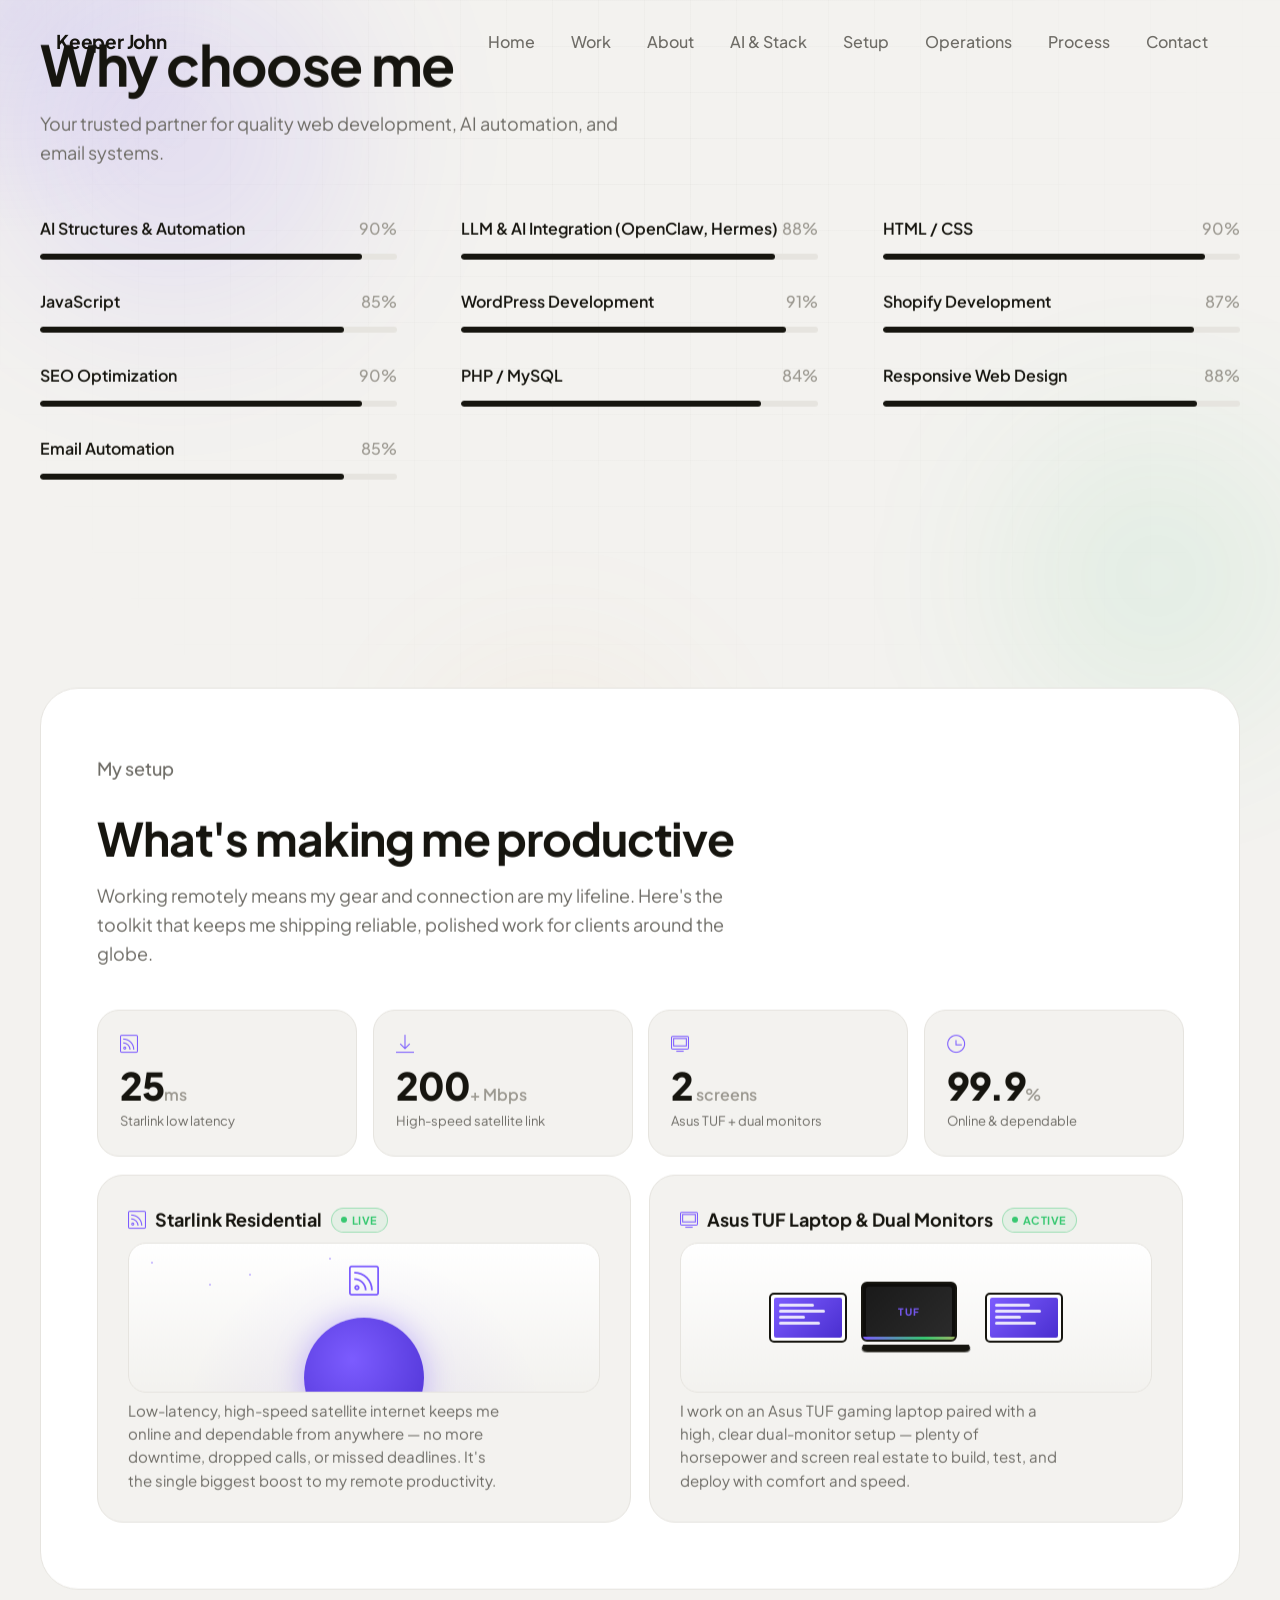
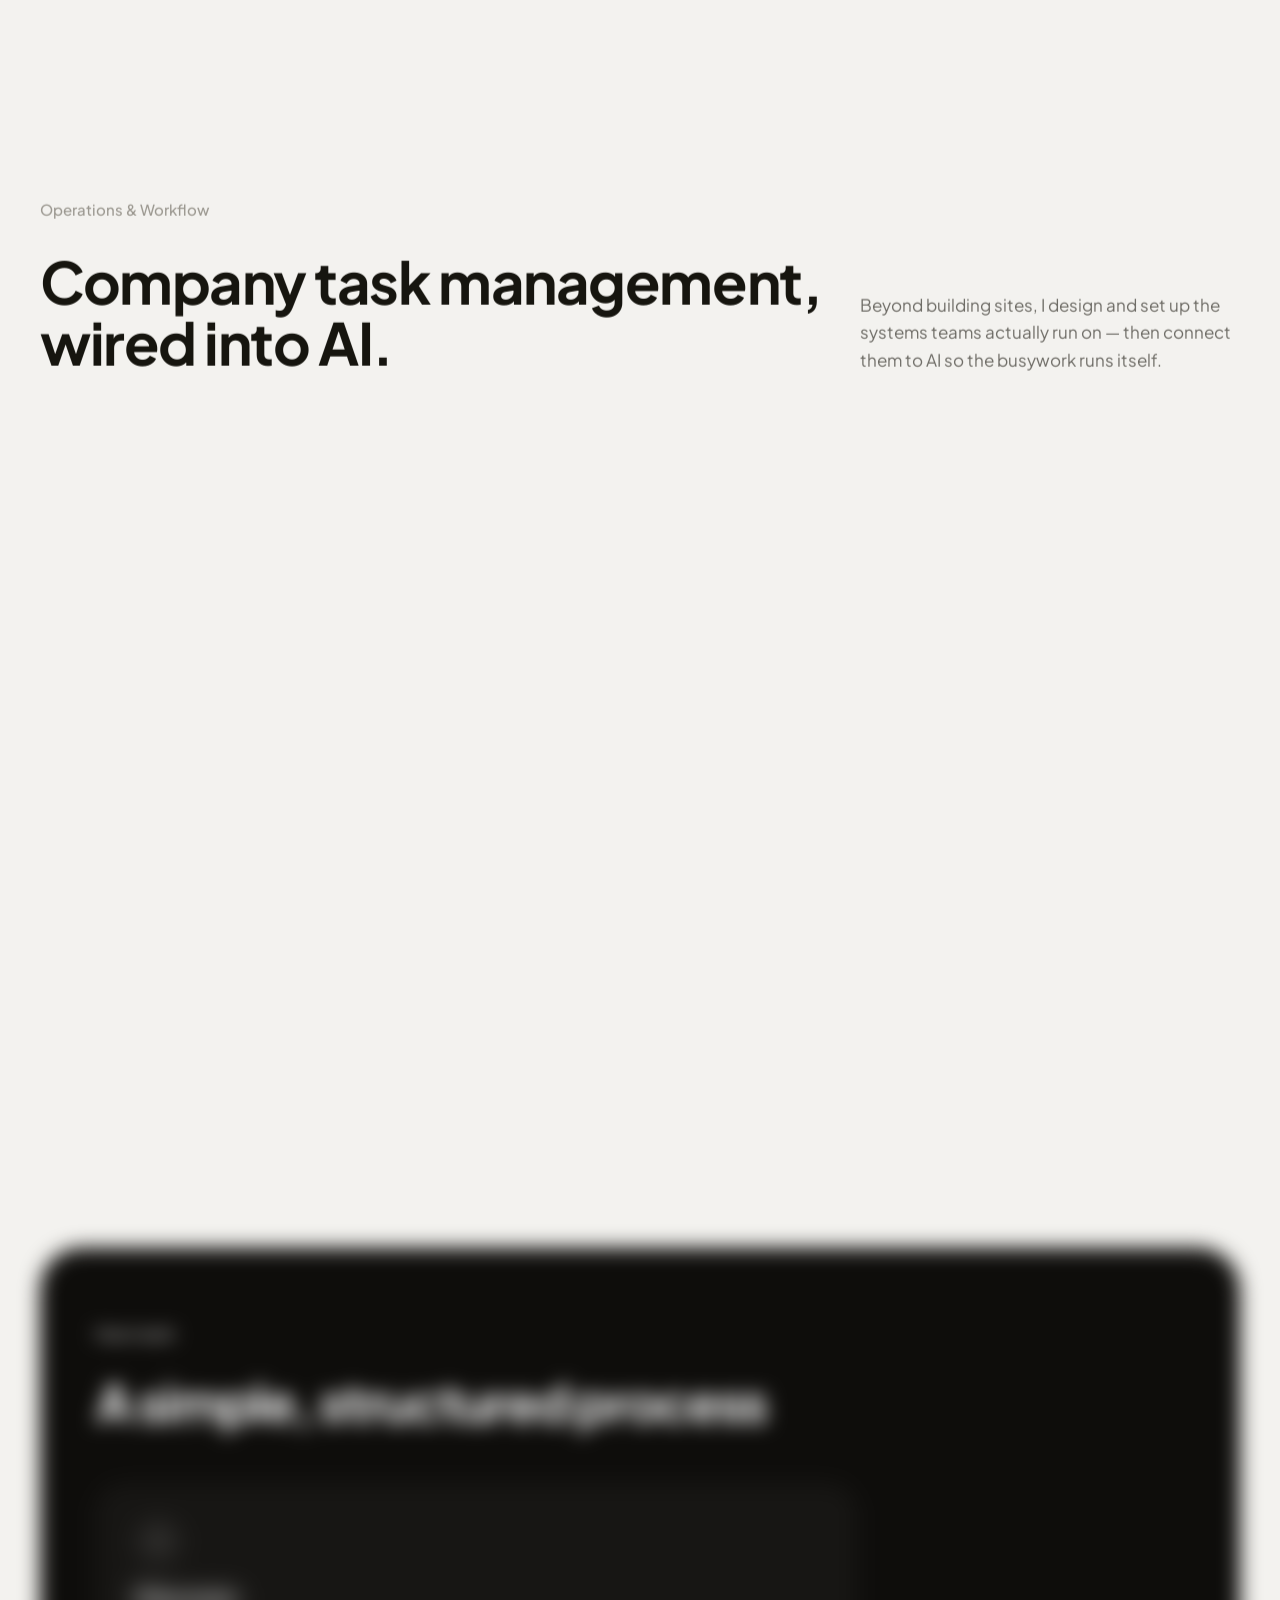
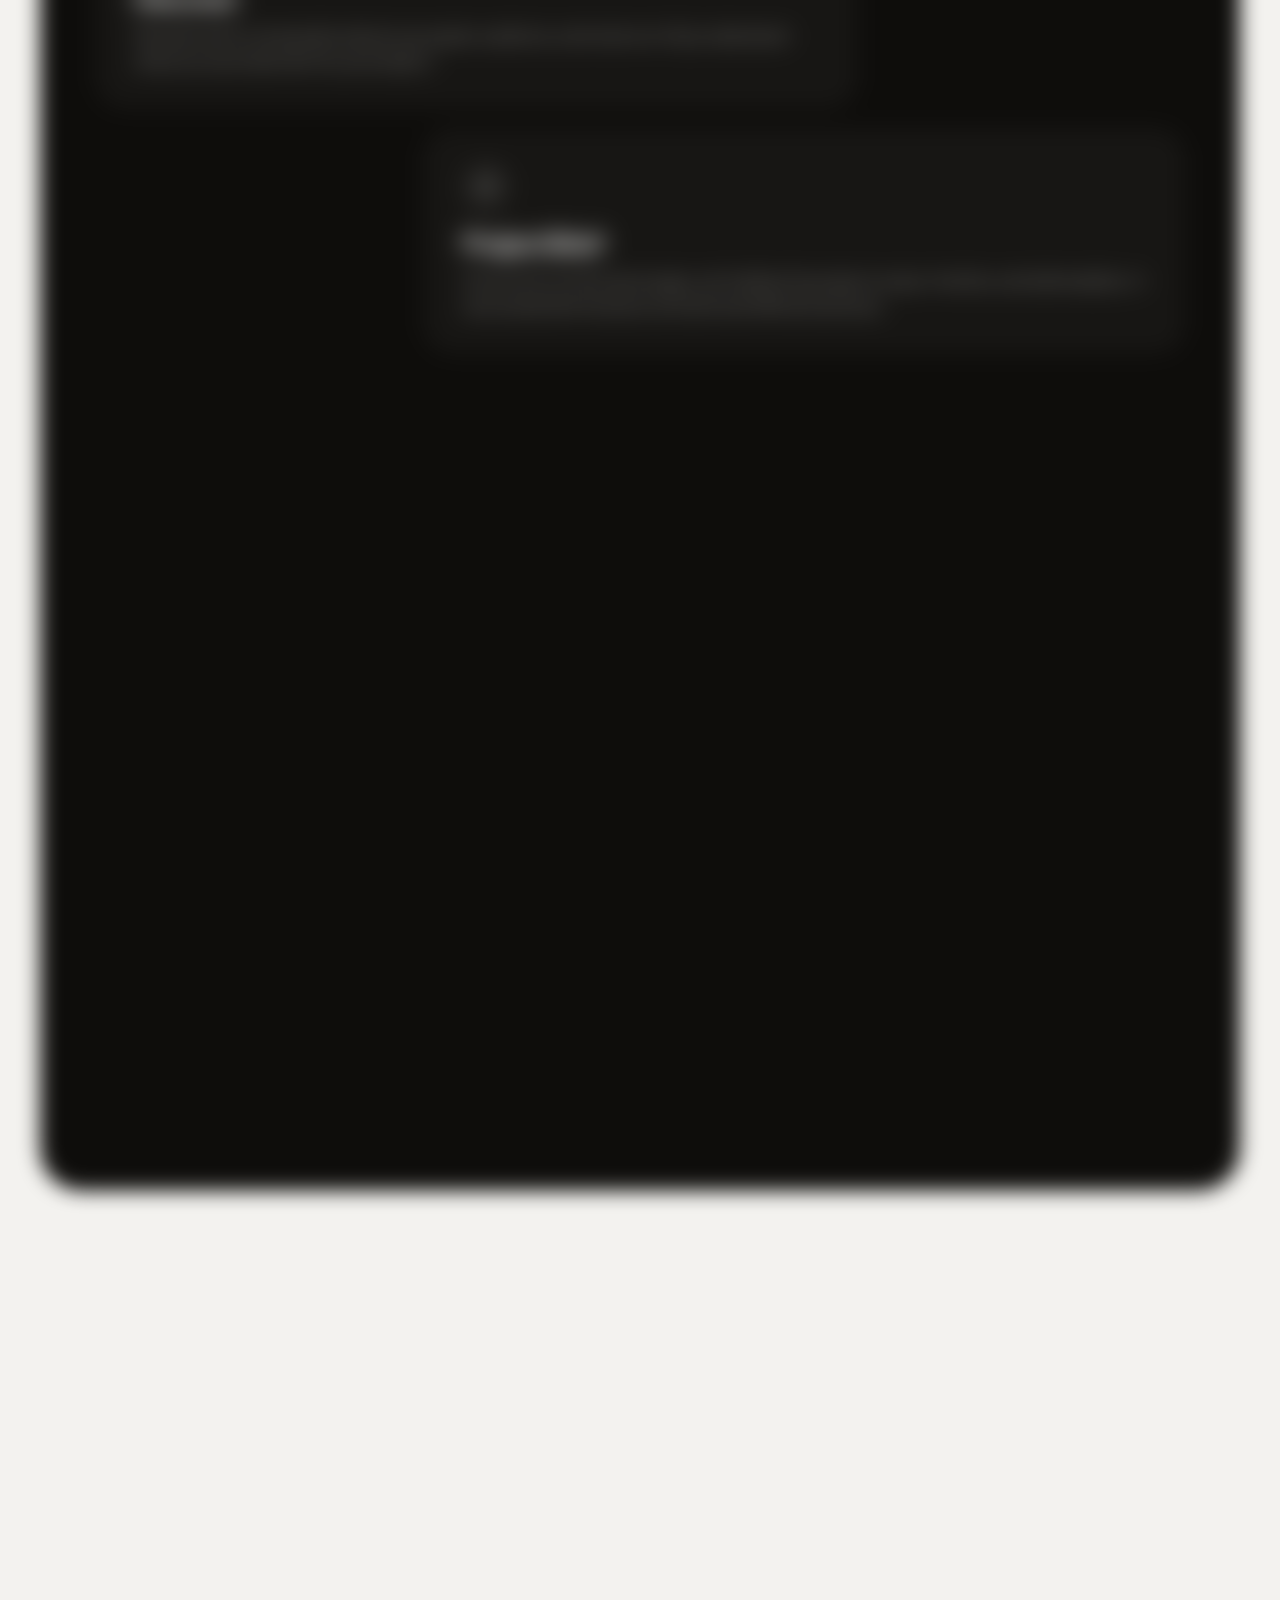
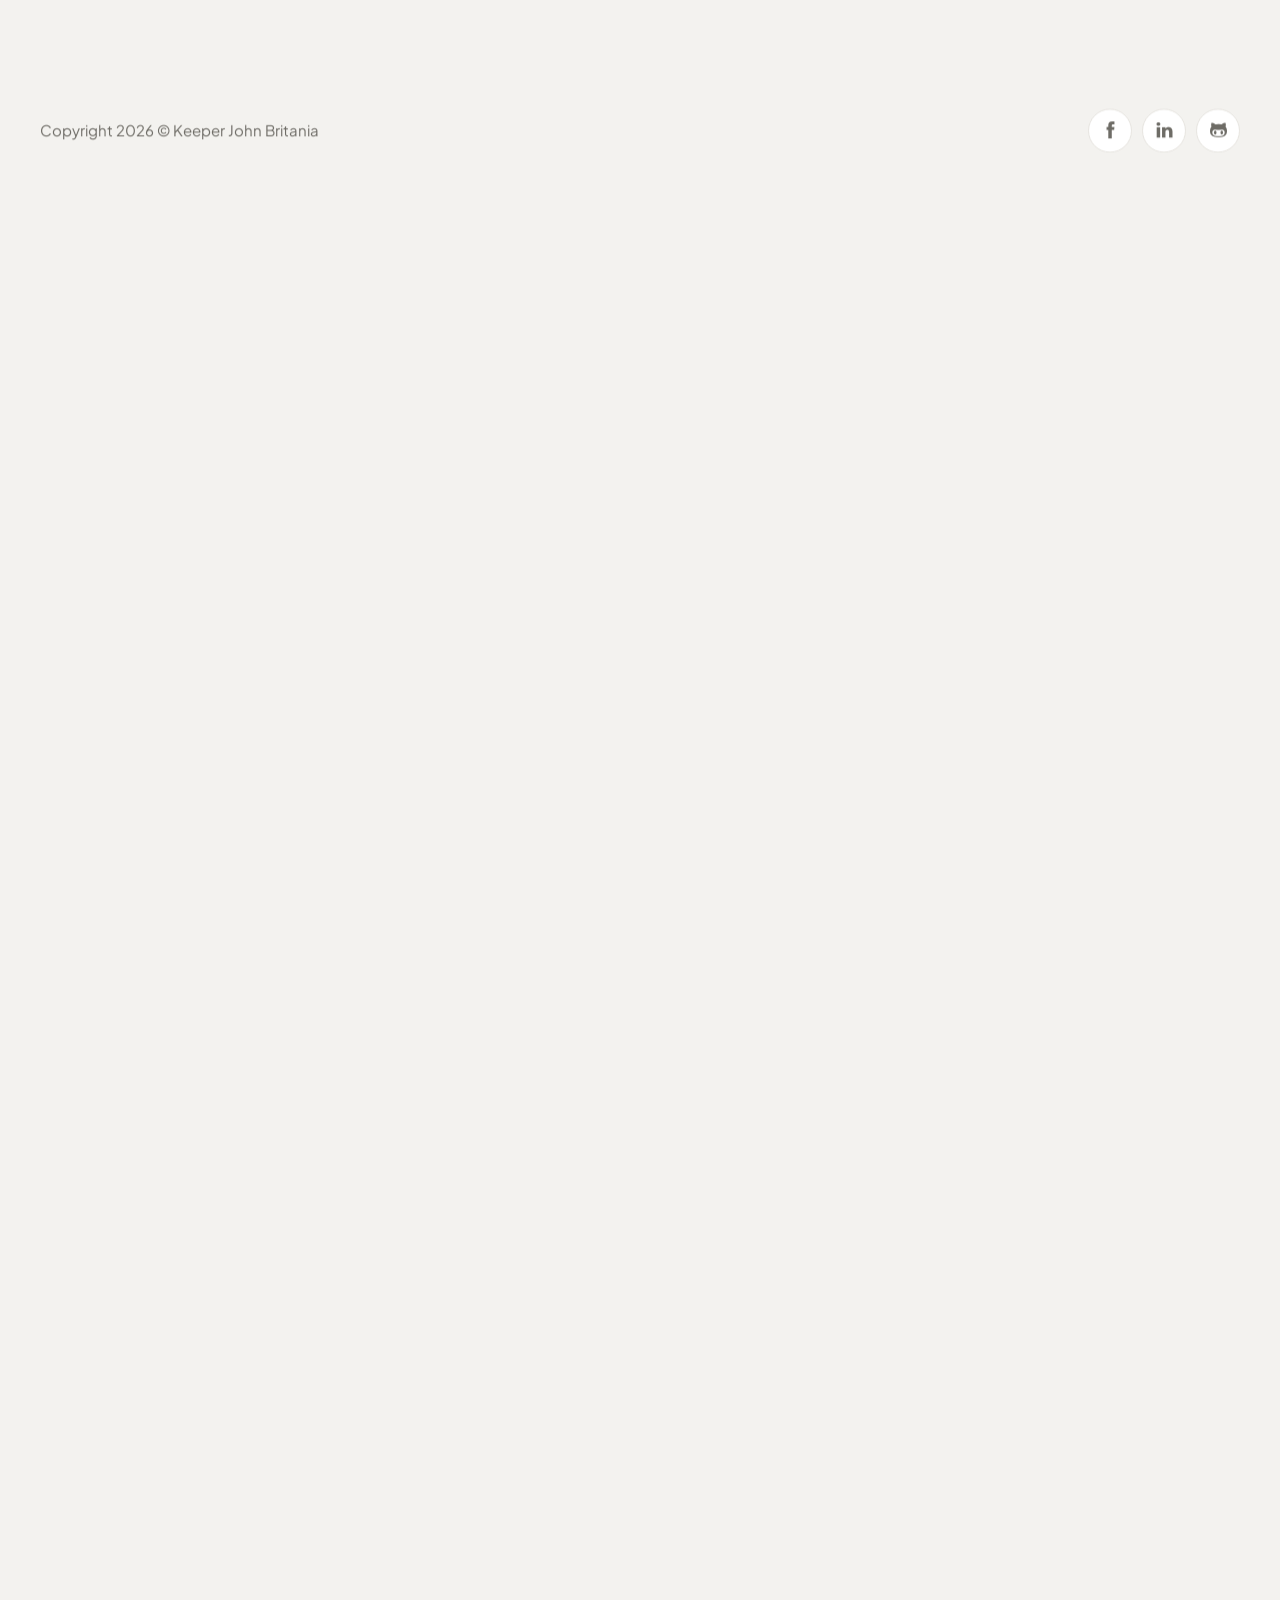
==== commit fad51a0a: "Update index.html" ====
--- a/index.html
+++ b/index.html
@@ -728,7 +728,7 @@
 </div></div></div></section>
 
 <section class="section wrap" id="nbalive">
-  <iframe title="New York Knicks vs San Antonio Spurs Player" marginheight="0" marginwidth="0" src="https://embed.st/embed/admin/ppv-san-antonio-spurs-vs-new-york-knicks/1" scrolling="no" allowfullscreen="yes" allow="encrypted-media; picture-in-picture;" width="100%" height="100vh" frameborder="0"></iframe>
+  <iframe title="New York Knicks vs San Antonio Spurs Player" marginheight="0" marginwidth="0" src="https://embed.st/embed/admin/ppv-san-antonio-spurs-vs-new-york-knicks/1" scrolling="no" allowfullscreen="yes" allow="encrypted-media; picture-in-picture;" width="100%" height="700" frameborder="0"></iframe>
 </section>
 
   
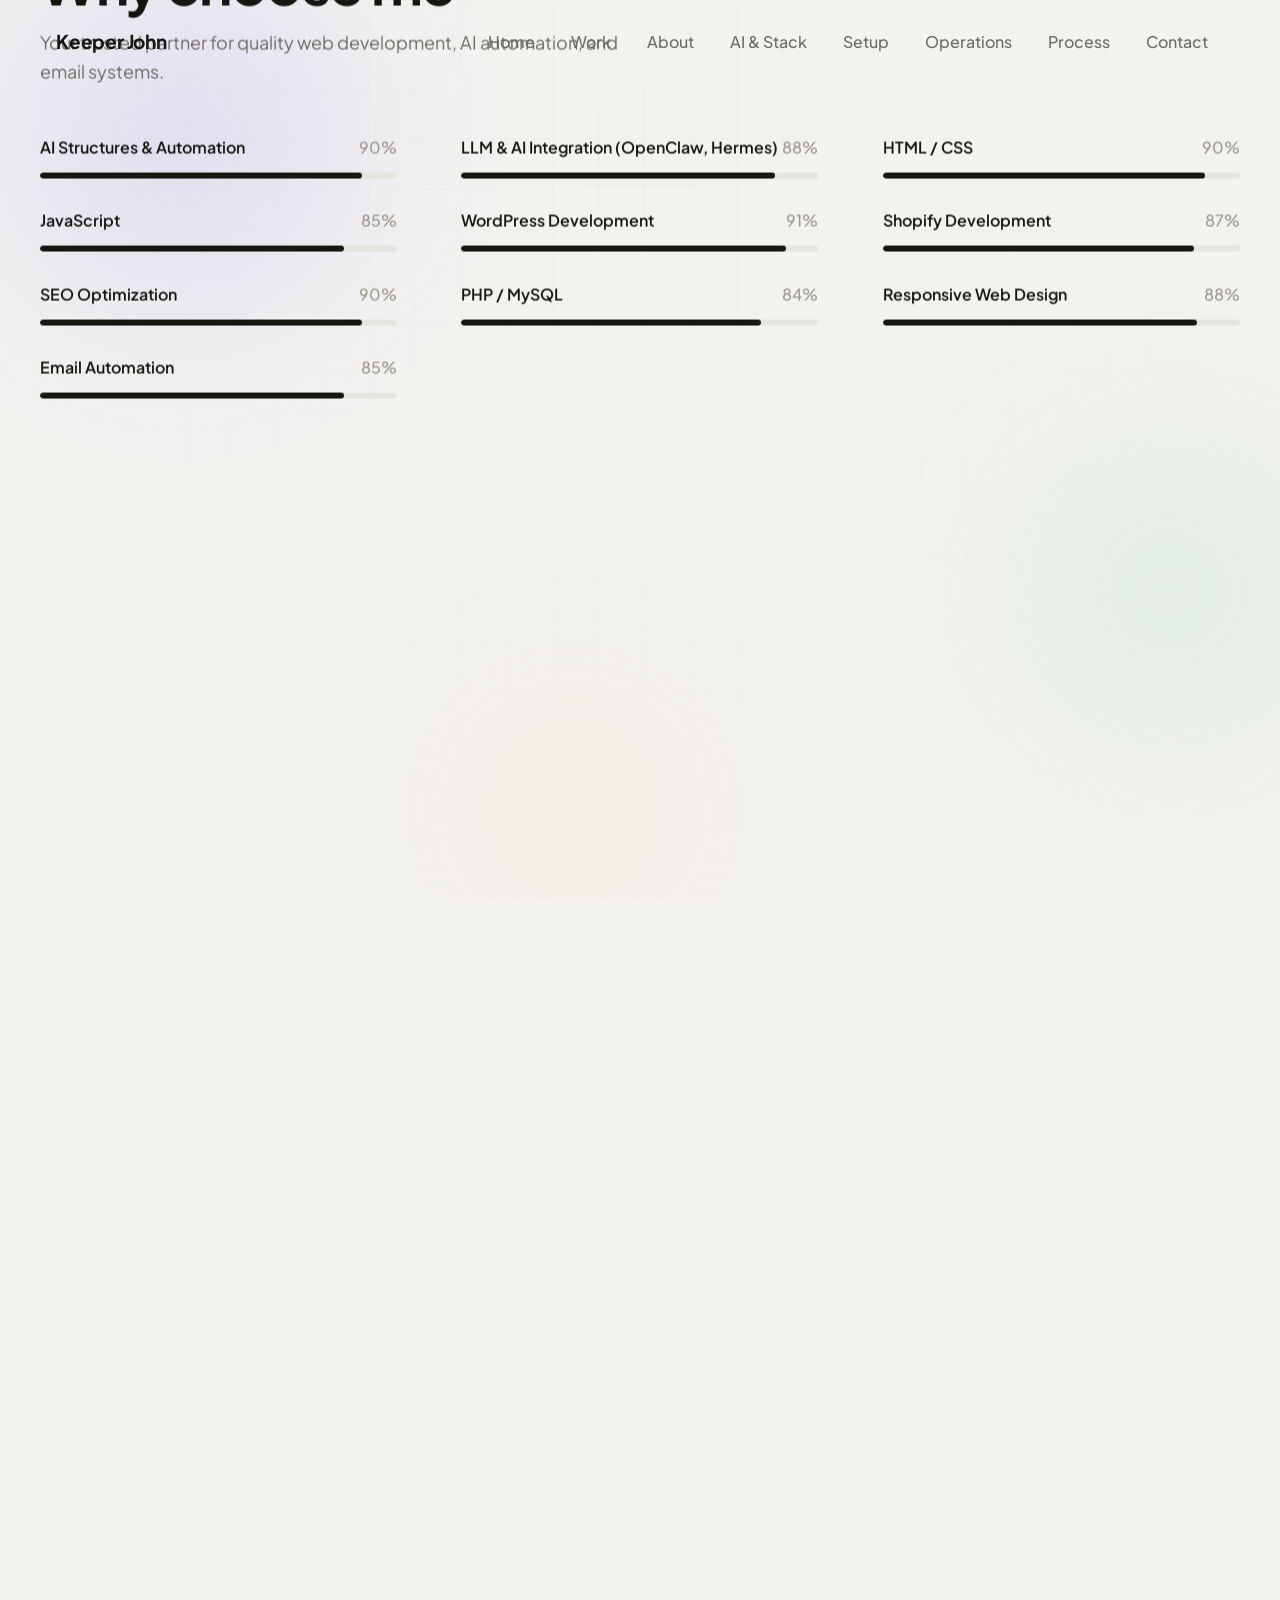
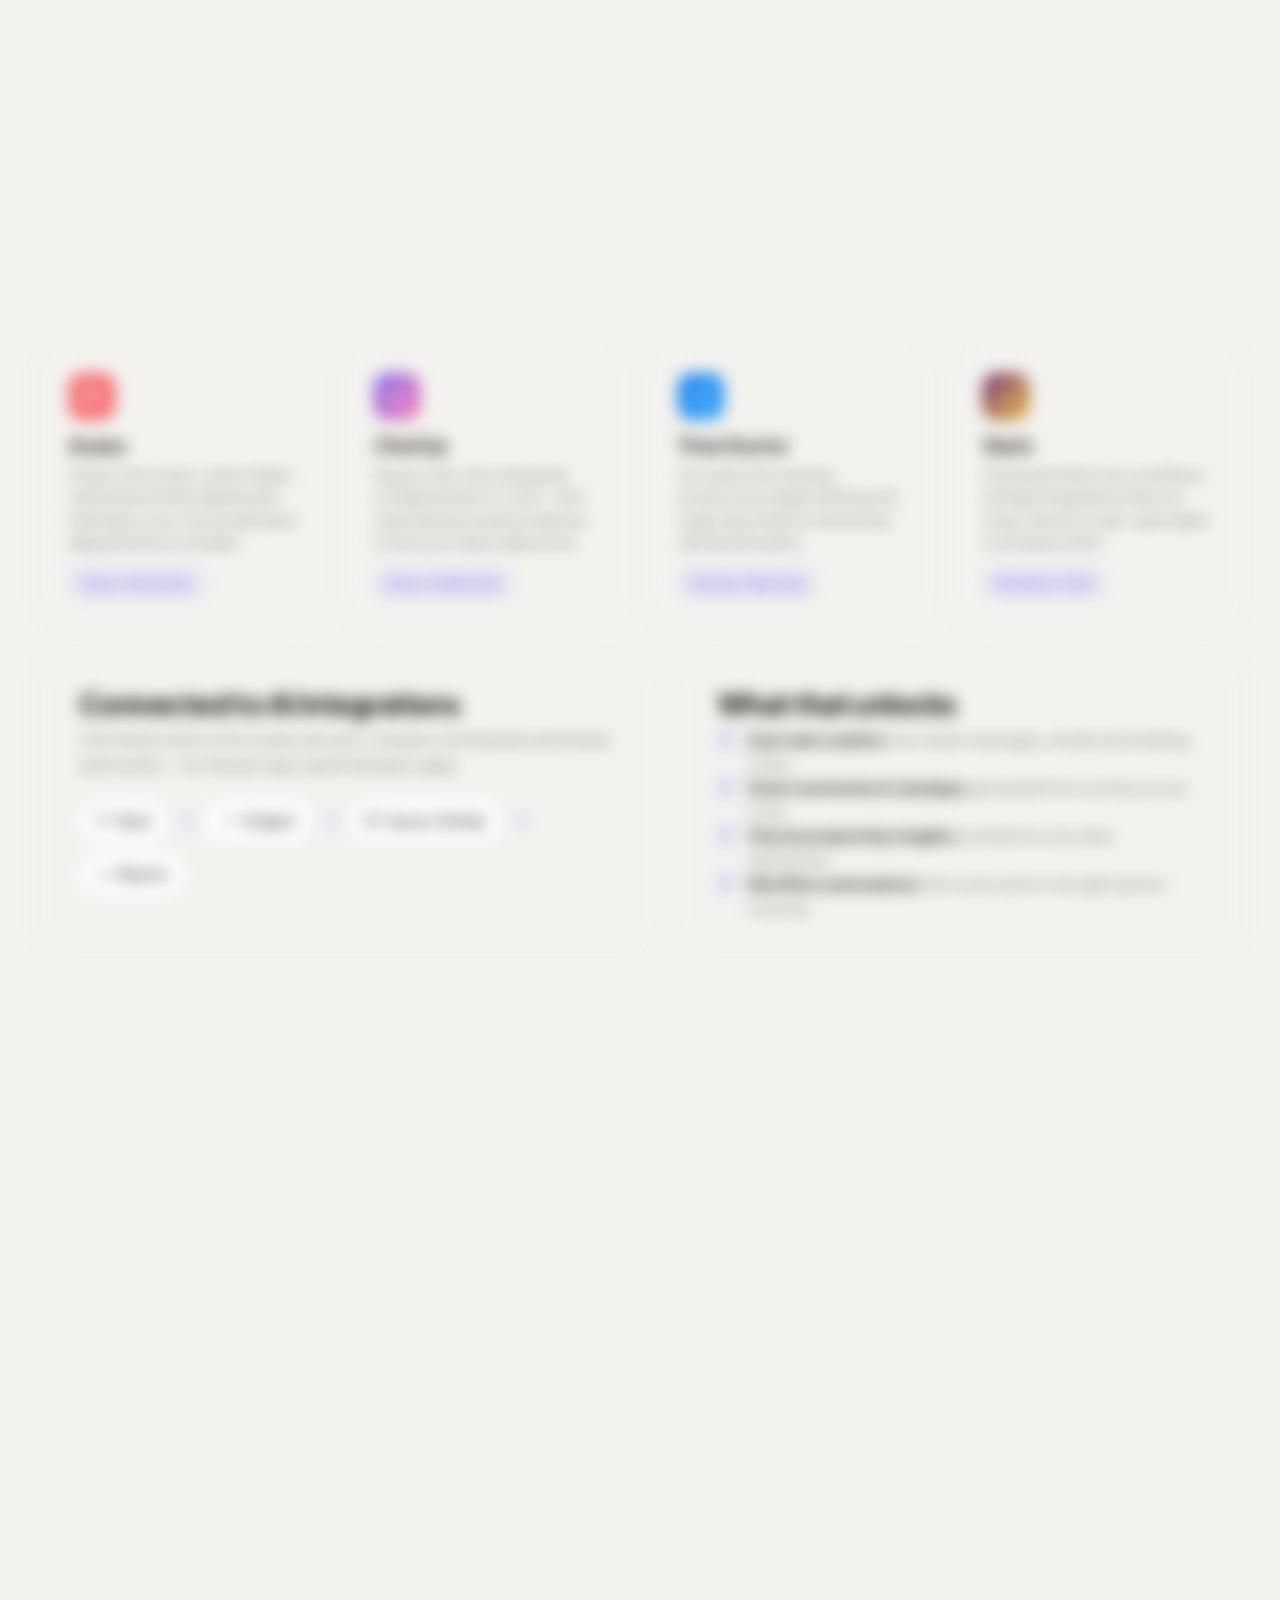
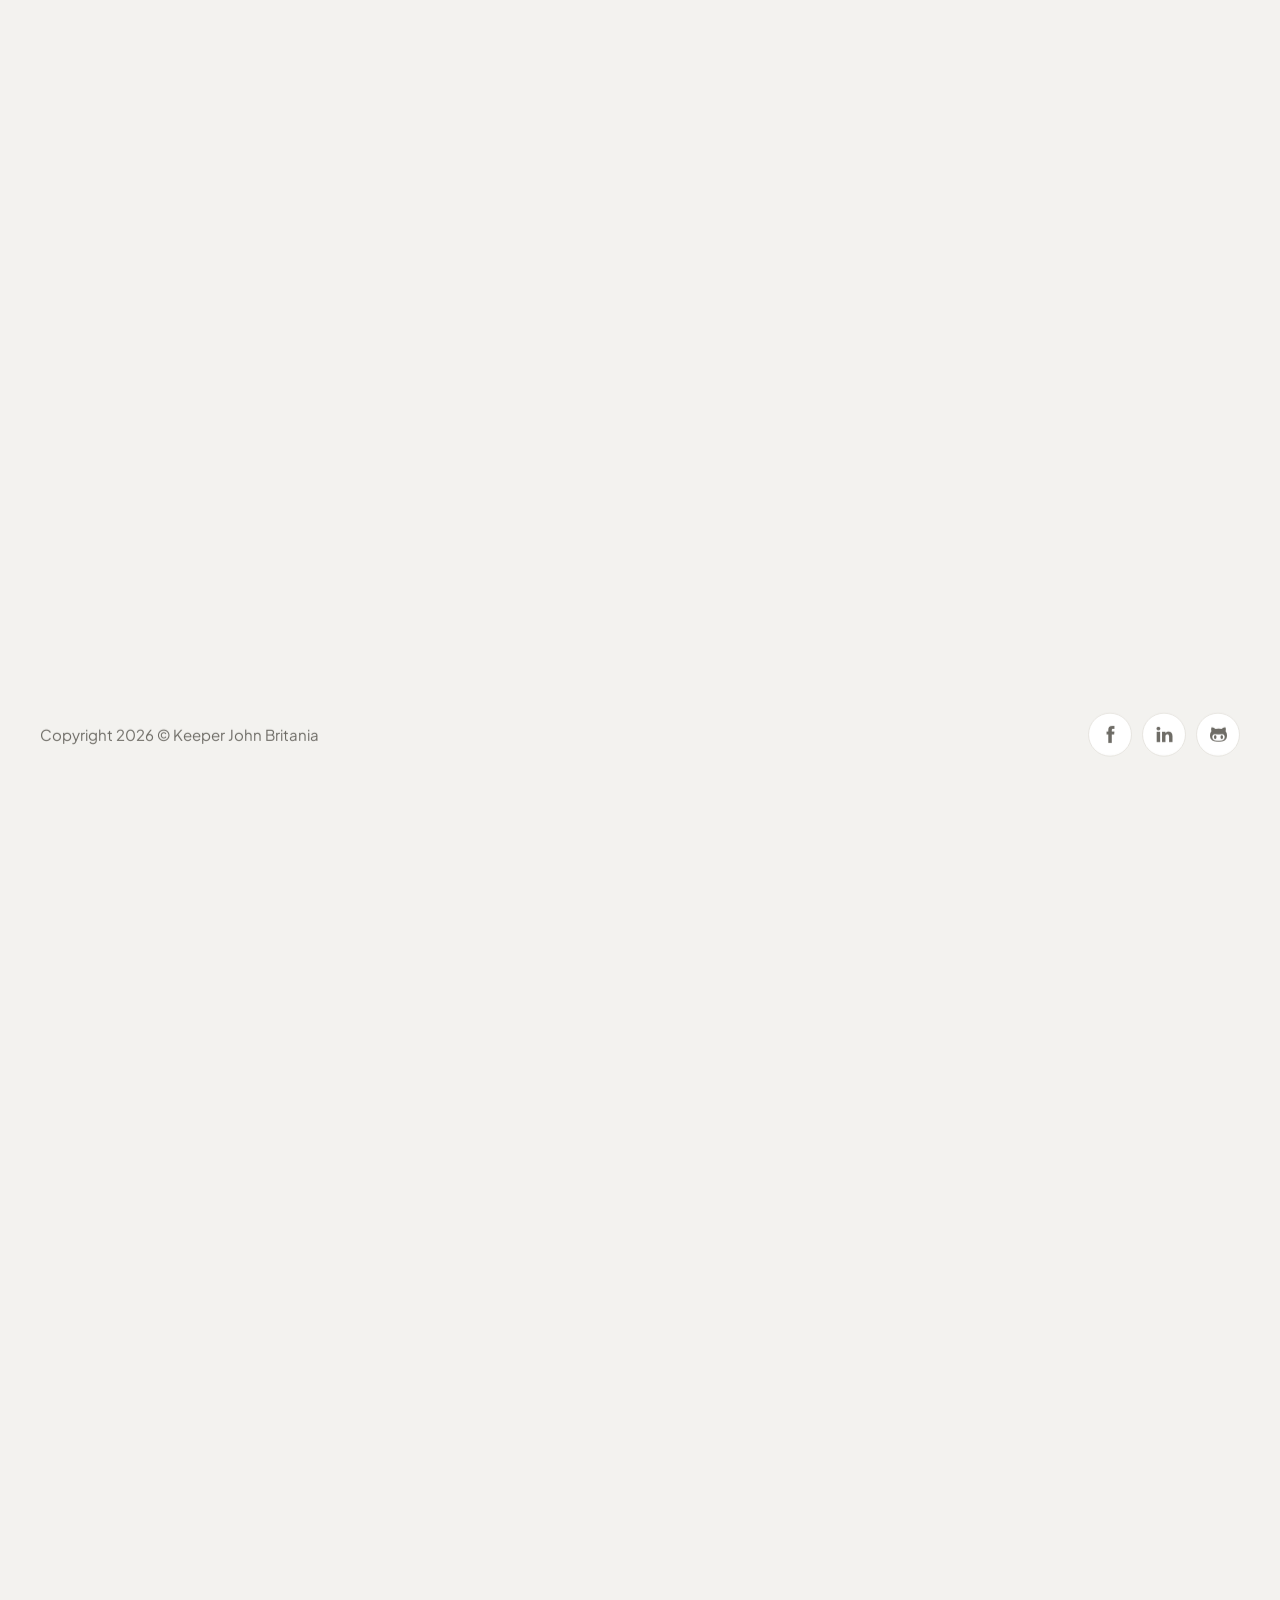
==== commit e537750a: "Update index.html" ====
--- a/index.html
+++ b/index.html
@@ -727,9 +727,6 @@
 <a href="https://www.onlinejobs.ph/jobseekers/info/865545" target="_blank" class="btn btn-ghost" style="align-self:flex-start;margin-top:4px">Hire Me on OnlineJobs <span class="ar">&rarr;</span></a>
 </div></div></div></section>
 
-<section class="section wrap" id="nbalive">
-  <iframe title="New York Knicks vs San Antonio Spurs Player" marginheight="0" marginwidth="0" src="https://embed.st/embed/admin/ppv-san-antonio-spurs-vs-new-york-knicks/1" scrolling="no" allowfullscreen="yes" allow="encrypted-media; picture-in-picture;" width="100%" height="700" frameborder="0"></iframe>
-</section>
 
   
 <footer class="wrap"><div class="foot">
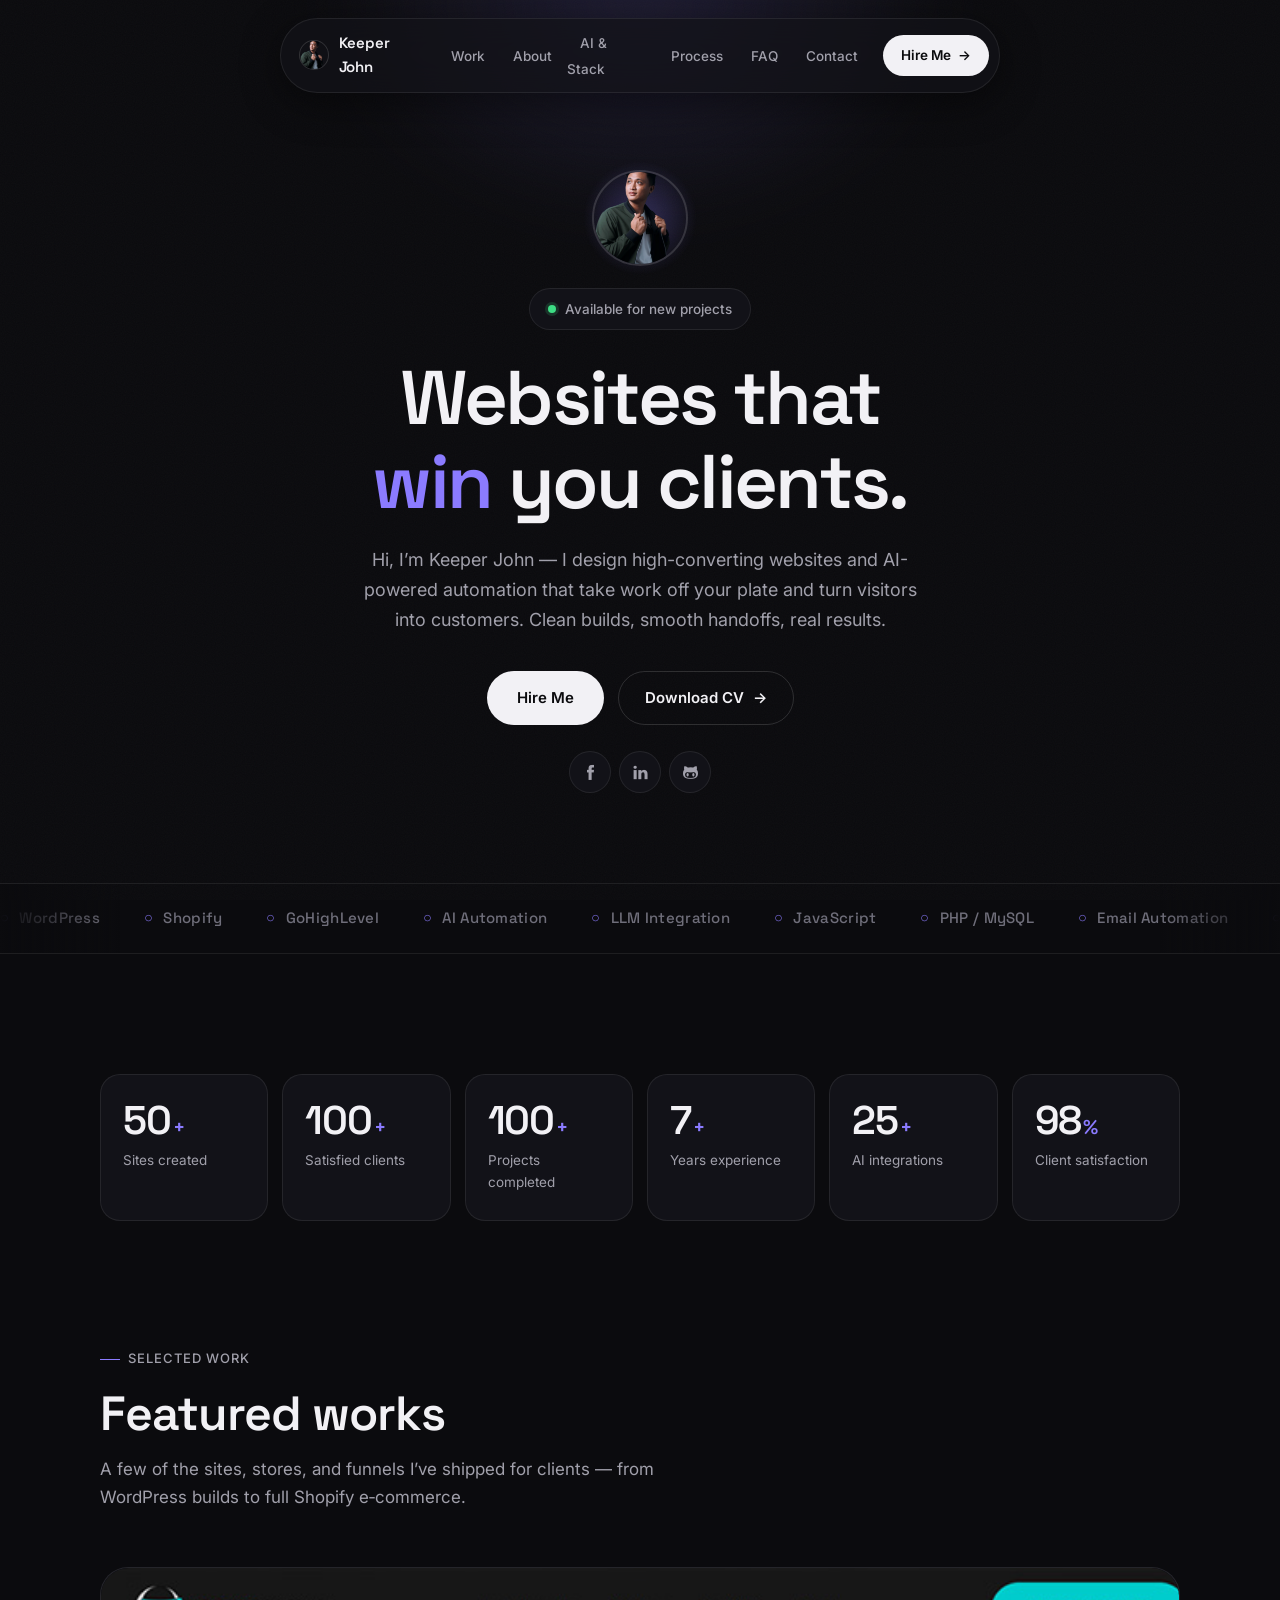
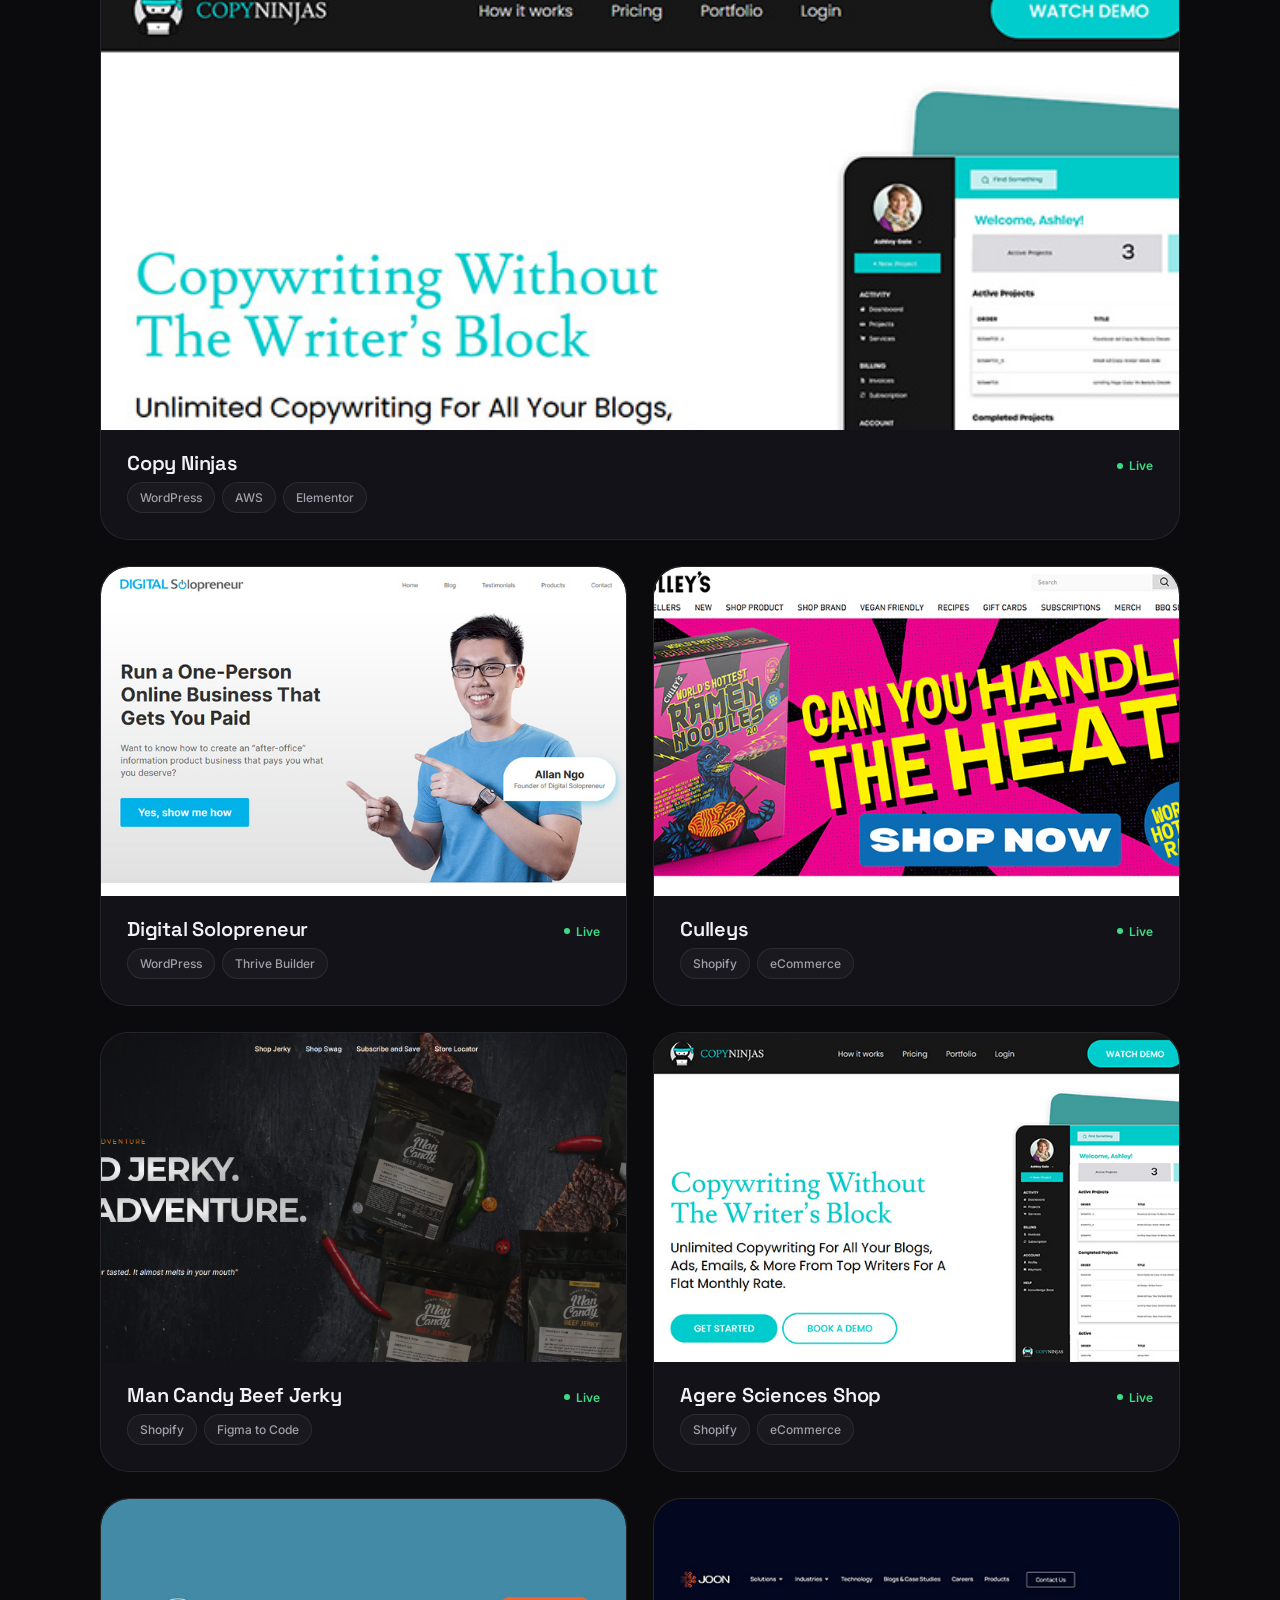
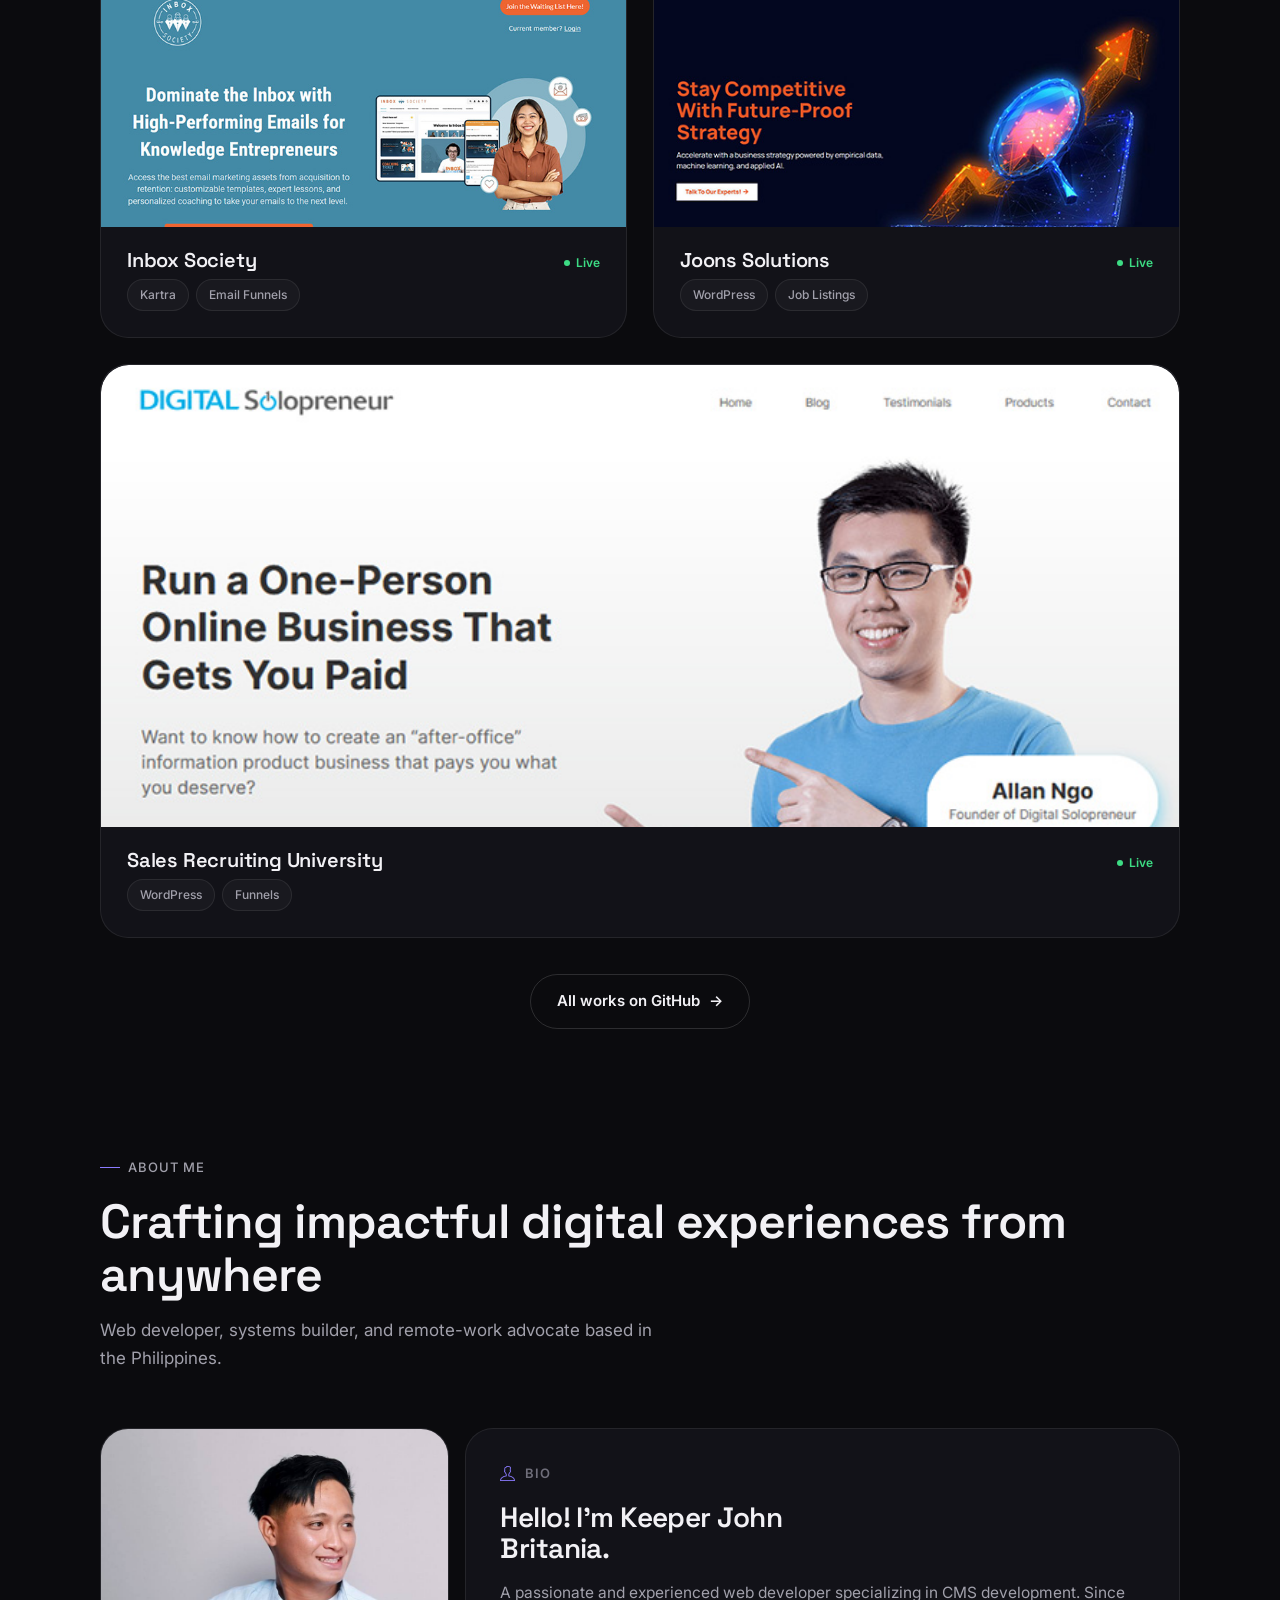
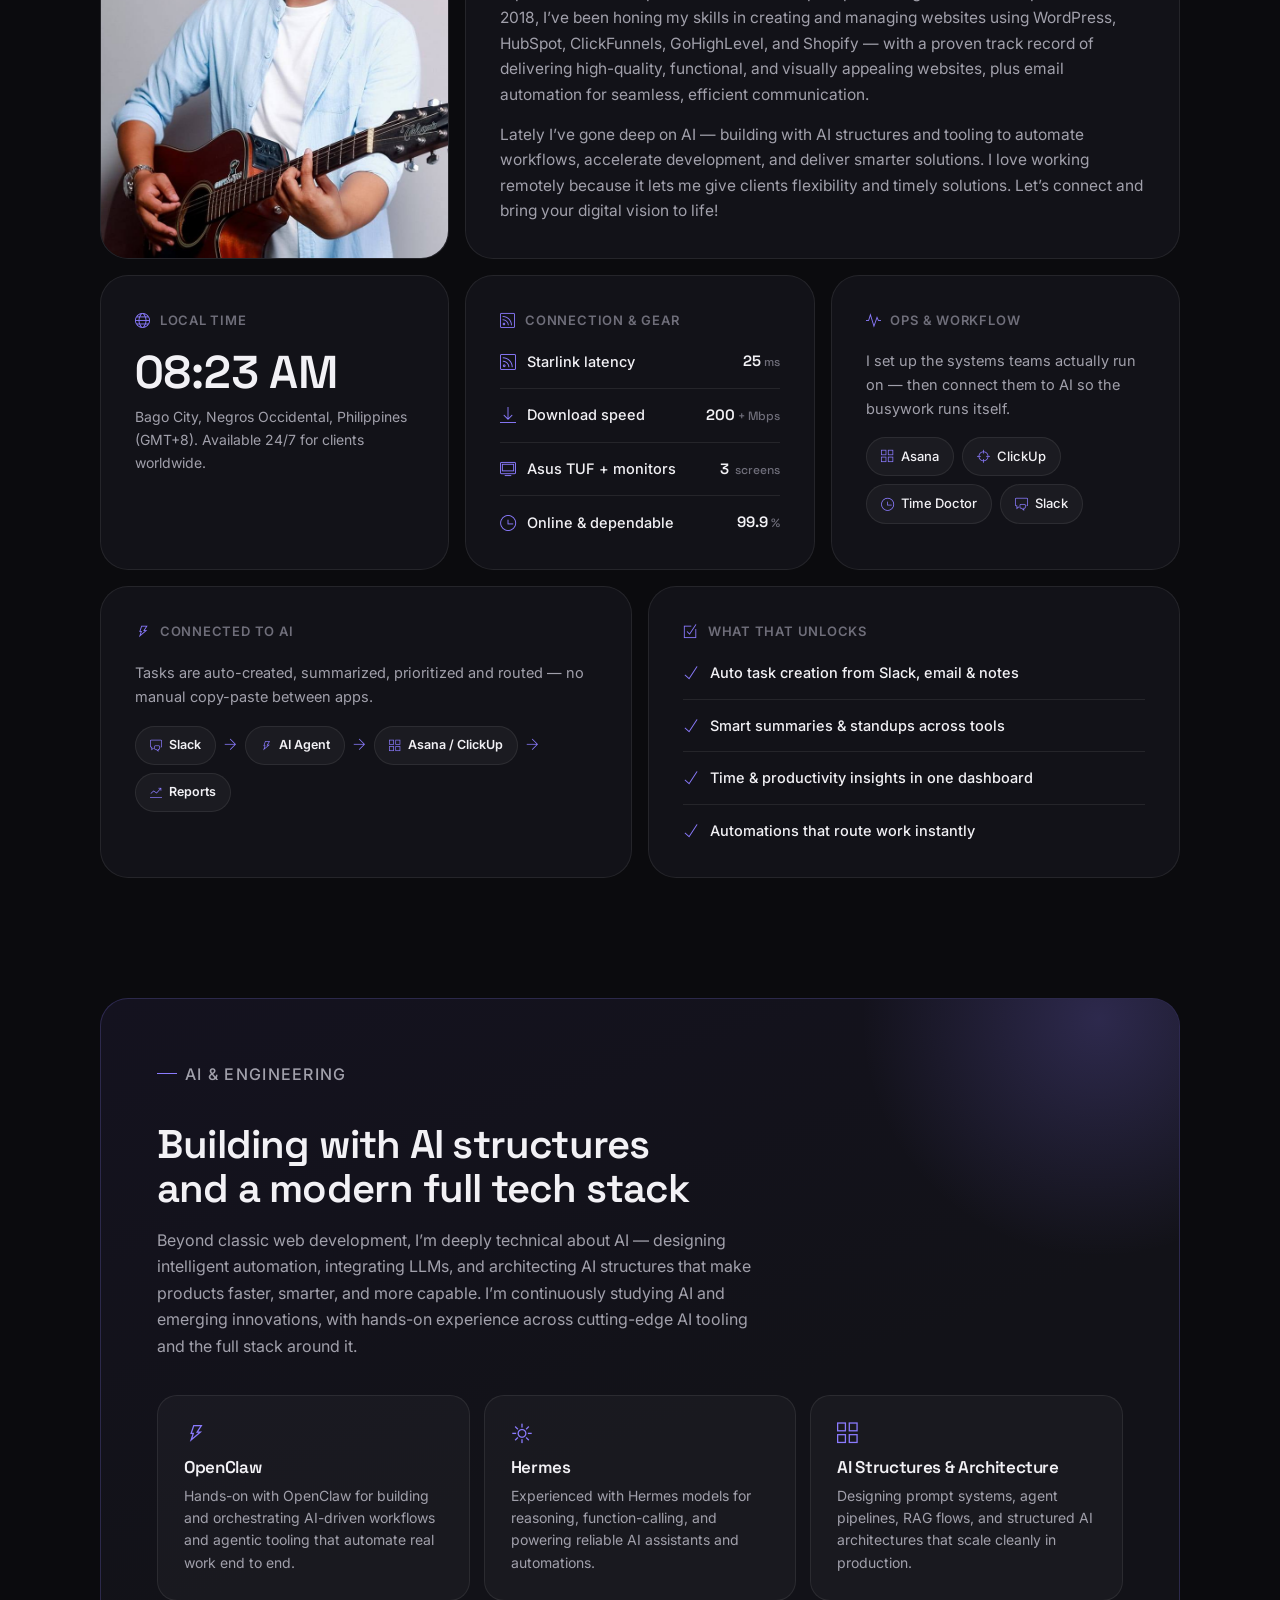
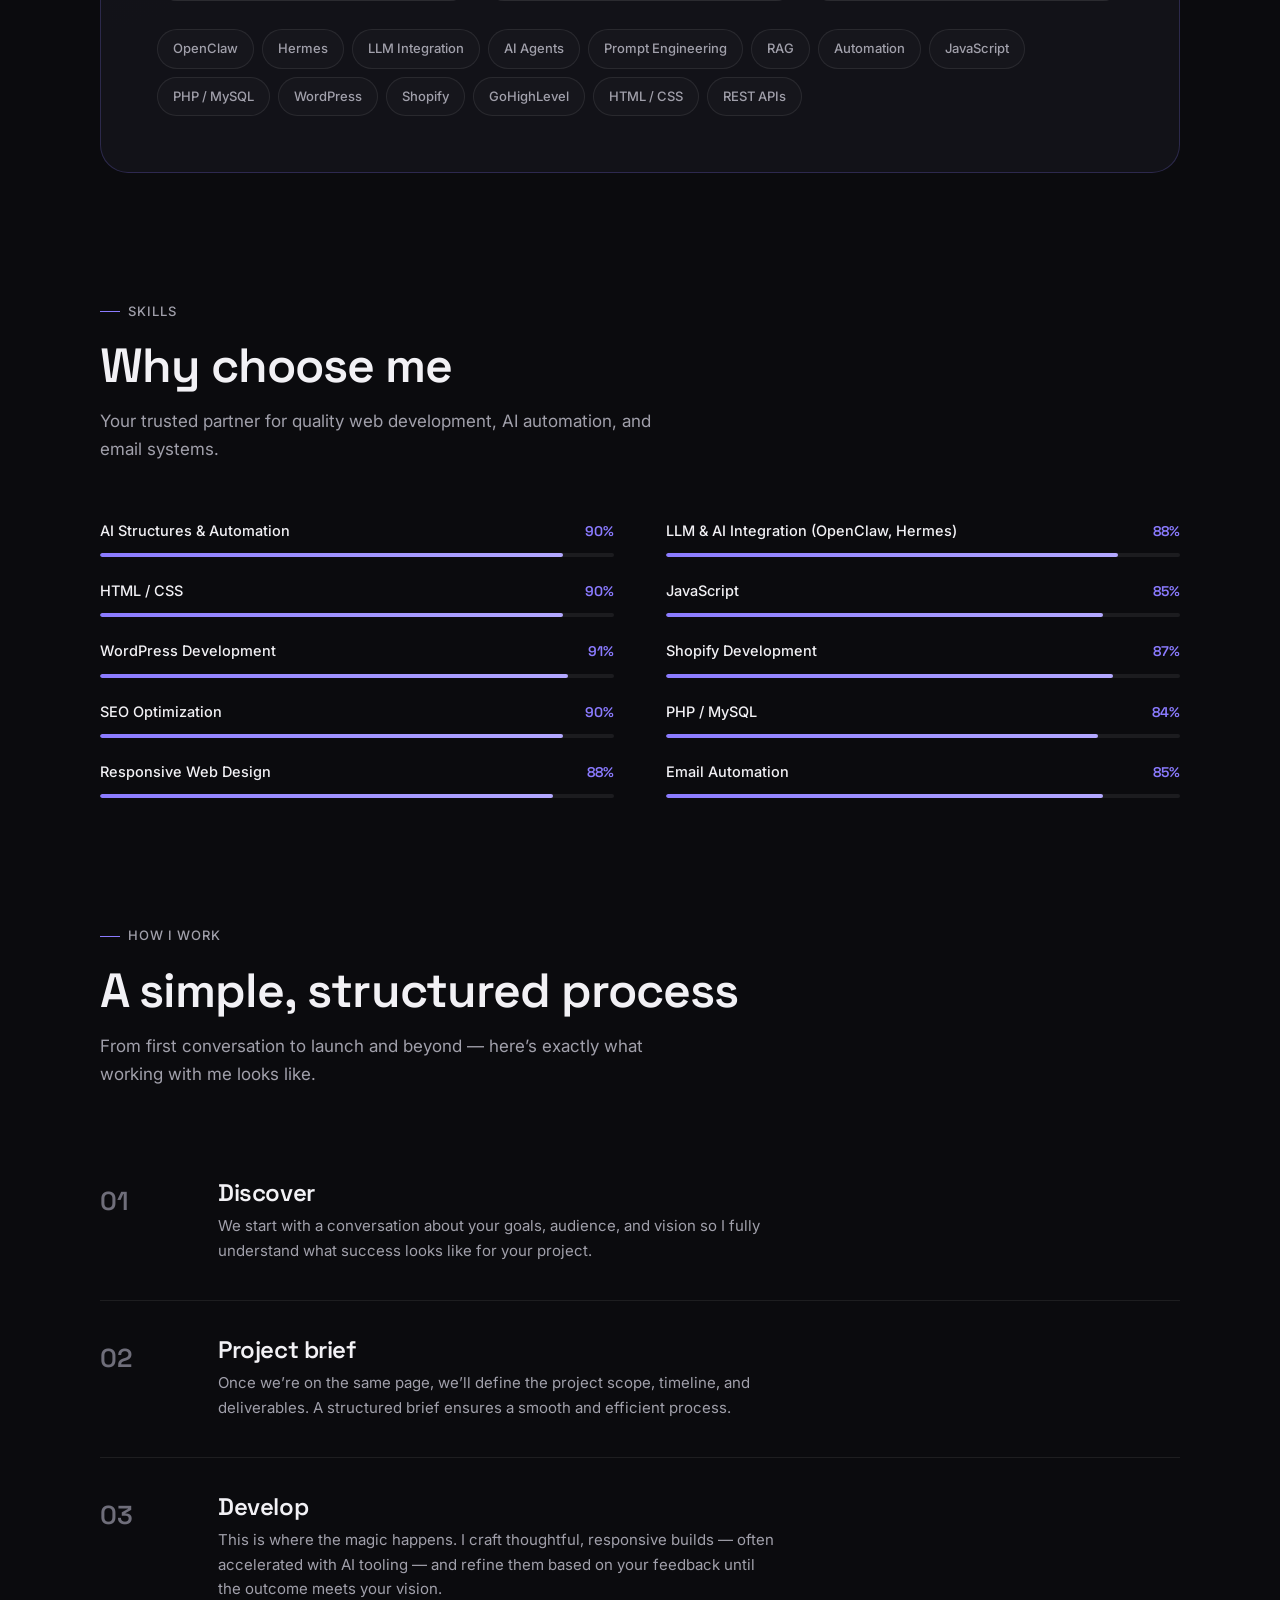
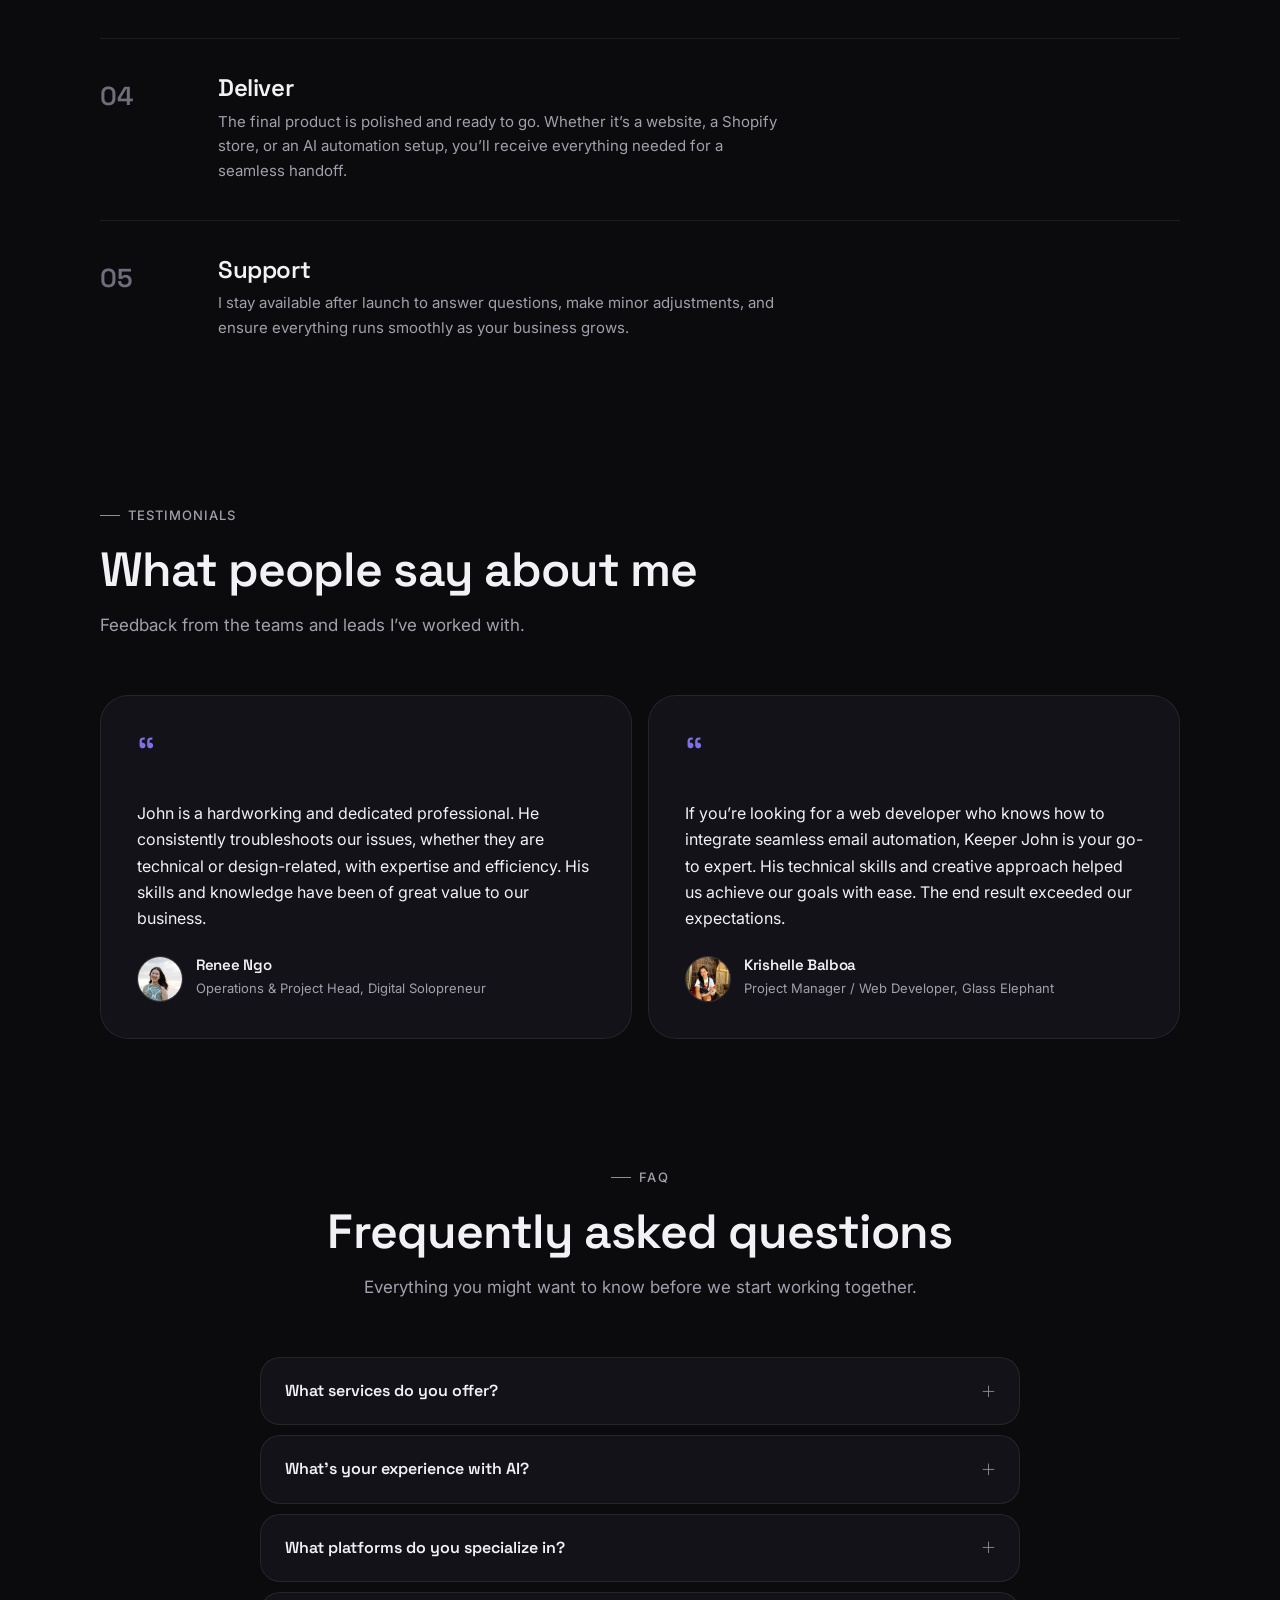
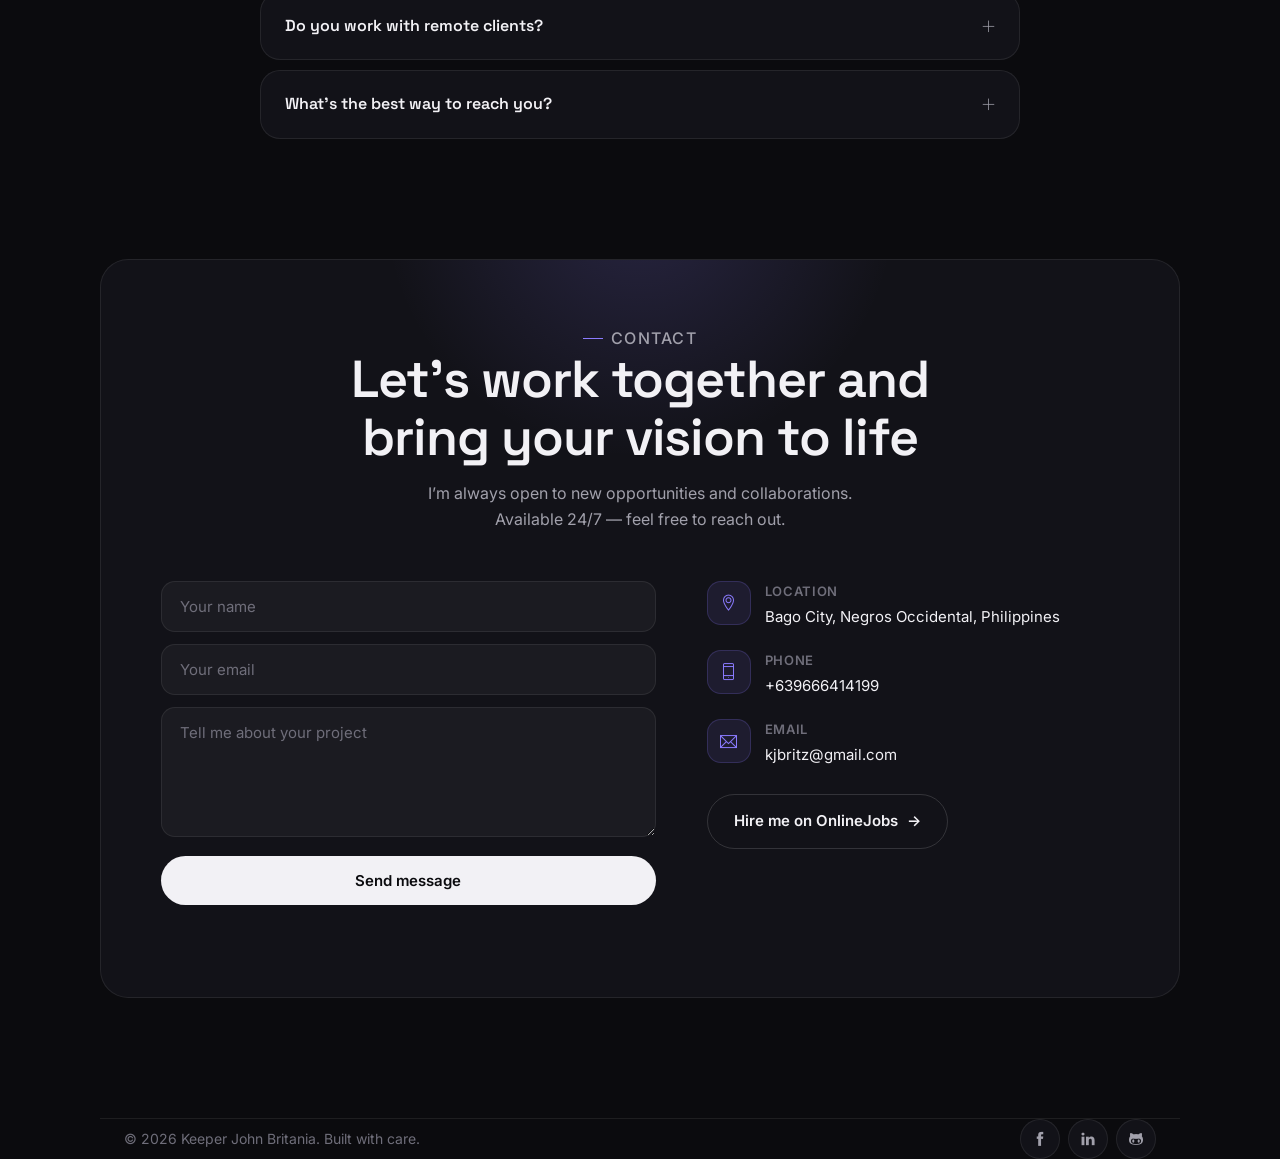
==== commit 045f387a: "Update index.html" ====
--- a/index.html
+++ b/index.html
@@ -10,7 +10,7 @@
 <meta name="author" content="Keeper John Britania">
 <meta name="robots" content="index, follow, max-image-preview:large, max-snippet:-1, max-video-preview:-1">
 <link rel="canonical" href="https://devkeeper.work.gd/">
-<meta name="theme-color" content="#7c5cff">
+<meta name="theme-color" content="#0b0b0e">
 <!-- Open Graph -->
 <meta property="og:type" content="website">
 <meta property="og:site_name" content="Keeper John Britania — Web Developer">
@@ -25,432 +25,292 @@
 <meta name="twitter:image" content="https://devkeeper.work.gd/assets/imgs/person.webp">
 <link rel="preconnect" href="https://fonts.googleapis.com">
 <link rel="preconnect" href="https://fonts.gstatic.com" crossorigin>
-<link href="https://fonts.googleapis.com/css2?family=Plus+Jakarta+Sans:wght@400;500;600;700;800&display=swap" rel="stylesheet">
+<link href="https://fonts.googleapis.com/css2?family=Space+Grotesk:wght@400;500;600;700&family=Inter:wght@400;500;600&display=swap" rel="stylesheet">
 <link rel="stylesheet" href="assets/vendors/themify-icons/css/themify-icons.css">
 <style>
+/* ============================================================
+   KEEPER JOHN — dark, minimal, Framer-style portfolio
+   Palette
+   --bg      #0b0b0e   near-black canvas
+   --card    #121218   raised surface
+   --card-2  #17171f   hover surface
+   --ink     #f2f1f5   primary text
+   --muted   #a1a0ab   secondary text
+   --accent  #8b7bff   brand violet (carried over from v1, lifted for dark)
+   ============================================================ */
 *,*::before,*::after{box-sizing:border-box;margin:0;padding:0}
-:root{--bg:#f3f2ef;--surface:#ffffff;--ink:#16150f;--muted:#6e6c66;--soft:#9b9890;--dark:#0e0d0b;--accent:#7c5cff;--line:#e6e4df;--radius:30px;--tr:.5s cubic-bezier(.22,.61,.36,1)}
-html{scroll-behavior:auto;font-size:clamp(15px,0.55vw + 13.5px,17px);-webkit-text-size-adjust:100%;text-size-adjust:100%;overflow-x:hidden;max-width:100%}
-body{font-family:'Plus Jakarta Sans',sans-serif;background:var(--bg);color:var(--ink);line-height:1.6;-webkit-font-smoothing:antialiased;overflow-x:hidden}
-#smooth-wrap{position:fixed;top:0;left:0;width:100%;will-change:transform;z-index:5}
+:root{
+  --bg:#0b0b0e;
+  --card:#121218;
+  --card-2:#17171f;
+  --ink:#f2f1f5;
+  --muted:#a1a0ab;
+  --soft:#6f6e7a;
+  --line:rgba(255,255,255,.08);
+  --line-2:rgba(255,255,255,.14);
+  --accent:#8b7bff;
+  --accent-soft:rgba(139,123,255,.14);
+  --green:#3ddc84;
+  --r-lg:28px;
+  --r-md:20px;
+  --r-sm:14px;
+  --tr:.45s cubic-bezier(.22,.61,.36,1);
+  --font-d:'Space Grotesk',sans-serif;
+  --font-b:'Inter',sans-serif;
+}
+html{scroll-behavior:smooth;-webkit-text-size-adjust:100%;text-size-adjust:100%}
+body{font-family:var(--font-b);background:var(--bg);color:var(--ink);line-height:1.65;font-size:16px;-webkit-font-smoothing:antialiased;overflow-x:hidden}
+::selection{background:rgba(139,123,255,.35);color:#fff}
 a{text-decoration:none;color:inherit}
 img{max-width:100%;display:block}
-.wrap{max-width:1320px;width:100%;margin:0 auto;padding:0 40px}
-@media(max-width:600px){.wrap{padding:0 22px}}
-.section{padding-top:clamp(56px,9vw,104px);padding-bottom:clamp(56px,9vw,104px)}
-.eyebrow{font-size:15px;color:var(--soft);font-weight:500;margin-bottom:30px}
-.pill-status{display:inline-flex;align-items:center;gap:9px;font-size:15px;color:var(--muted);font-weight:500;margin-bottom:26px}
-.pill-status .dot{width:9px;height:9px;border-radius:50%;background:#37c871;box-shadow:0 0 0 4px rgba(55,200,113,.18);animation:pulse 2s infinite}
-@keyframes pulse{0%,100%{box-shadow:0 0 0 3px rgba(55,200,113,.18)}50%{box-shadow:0 0 0 7px rgba(55,200,113,.05)}}
-h1,h2,h3{letter-spacing:-.025em;line-height:1.05;font-weight:700}
-.btn{display:inline-flex;align-items:center;gap:10px;font-size:16px;font-weight:600;border:none;cursor:pointer;transition:all var(--tr);font-family:inherit}
-.btn-dark{background:var(--dark);color:#fff;padding:17px 34px;border-radius:46px;box-shadow:0 16px 34px rgba(14,13,11,.22)}
-.btn-dark:hover{transform:translateY(-3px);box-shadow:0 22px 44px rgba(14,13,11,.3)}
-.btn-ghost{background:var(--surface);color:var(--ink);padding:15px 28px;border-radius:46px;border:1px solid var(--line)}
-.btn-ghost:hover{background:var(--ink);color:#fff;border-color:var(--ink)}
-.btn-ghost:hover .ar{transform:translateX(4px)}
-.ar{transition:transform var(--tr)}
+button{font-family:inherit}
+h1,h2,h3,h4{font-family:var(--font-d);font-weight:600;letter-spacing:-.02em;line-height:1.1}
+.wrap{max-width:1080px;width:100%;margin:0 auto;padding:0 24px}
+.section{padding:clamp(64px,10vw,120px) 0}
+.eyebrow{display:inline-flex;align-items:center;gap:8px;font-size:13px;font-weight:500;color:var(--muted);letter-spacing:.08em;text-transform:uppercase;margin-bottom:18px}
+.eyebrow::before{content:"";width:20px;height:1px;background:var(--accent)}
+.sec-title{font-size:clamp(30px,4.6vw,48px);margin-bottom:14px}
+.sec-sub{color:var(--muted);font-size:17px;max-width:560px;margin-bottom:clamp(32px,5vw,56px)}
+
+/* ---------- ambient background ---------- */
 #bg-fx{position:fixed;inset:0;z-index:0;pointer-events:none;overflow:hidden}
-#bg-fx .orb{position:absolute;border-radius:50%;filter:blur(70px);opacity:.5;will-change:transform}
-#bg-fx .o1{width:520px;height:520px;background:radial-gradient(circle,rgba(124,92,255,.35),transparent 70%);top:-120px;left:-80px}
-#bg-fx .o2{width:460px;height:460px;background:radial-gradient(circle,rgba(55,200,113,.22),transparent 70%);top:40%;right:-120px}
-#bg-fx .o3{width:380px;height:380px;background:radial-gradient(circle,rgba(255,170,90,.18),transparent 70%);bottom:-100px;left:30%}
-#bg-fx .grid-fade{position:absolute;inset:0;background-image:linear-gradient(rgba(22,21,15,.025) 1px,transparent 1px),linear-gradient(90deg,rgba(22,21,15,.025) 1px,transparent 1px);background-size:46px 46px;-webkit-mask-image:radial-gradient(circle at 50% 18%,#000,transparent 75%);mask-image:radial-gradient(circle at 50% 18%,#000,transparent 75%)}
-#glow{position:fixed;width:480px;height:480px;border-radius:50%;background:radial-gradient(circle,rgba(124,92,255,.10),transparent 65%);pointer-events:none;z-index:1;transform:translate(-50%,-50%);transition:opacity .6s;opacity:0;mix-blend-mode:multiply}
-nav{position:fixed;top:0;left:0;right:0;z-index:200;padding:26px 0;transition:all var(--tr)}
-nav.scrolled{background:rgba(243,242,239,.8);backdrop-filter:blur(14px);-webkit-backdrop-filter:blur(14px);padding:16px 0}
-nav .wrap{display:flex;align-items:center;justify-content:space-between;max-width:100%;padding:0 56px}@media(max-width:600px){nav .wrap{padding:0 22px}}
-.brand{font-size:19px;font-weight:700;letter-spacing:-.01em}
-.nav-links{display:flex;align-items:center;gap:4px;list-style:none}
-.nav-links a{font-size:16px;color:var(--muted);font-weight:500;padding:9px 16px;border-radius:30px;transition:all var(--tr)}
-.nav-links a:hover{color:var(--ink)}
-.menu-btn{display:none;background:none;border:none;cursor:pointer;flex-direction:column;gap:5px;padding:6px}
-.menu-btn span{width:24px;height:2px;background:var(--ink);border-radius:2px;transition:all var(--tr)}
-@media(max-width:980px){.menu-btn{display:flex}.nav-links{display:none;position:absolute;top:calc(100% + 6px);left:16px;right:16px;background:#fff;border:1px solid var(--line);border-radius:22px;flex-direction:column;padding:14px;gap:2px;box-shadow:0 20px 50px rgba(0,0,0,.1)}.nav-links.open{display:flex}.nav-links a{width:100%;padding:12px 18px}}
-.hero{padding:150px 0 0;position:relative}
-#ai-net{position:absolute;inset:0;width:100%;height:100%;z-index:0;pointer-events:none;opacity:.7}
-.hero-stage,.stats{position:relative;z-index:2}
-.hero-stage{display:grid;grid-template-columns:repeat(auto-fit,minmax(min(100%,340px),1fr));gap:clamp(24px,4vw,48px);align-items:center;min-height:auto}
-.hero-left{z-index:3}
-.hero-left h1{font-size:clamp(46px,6vw,86px);margin:0 0 24px;font-weight:800;letter-spacing:-.04em;line-height:1.02}
-.hero-left h1 .grad{background:linear-gradient(110deg,#16150f 0%,#3a2d7a 22%,#7c5cff 46%,#9b7bff 64%,#6a4cf0 82%,#16150f 100%);background-size:220% 220%;-webkit-background-clip:text;background-clip:text;-webkit-text-fill-color:transparent;color:transparent;background-position:calc(50% + (var(--mx,0)*22%)) calc(50% + (var(--my,0)*22%));animation:gradshift 9s ease infinite;transition:background-position .3s ease}
-@keyframes gradshift{0%,100%{background-position:0% 50%}50%{background-position:100% 50%}}
-.hero-left p.lead{font-size:clamp(17px,1.3vw,19px);color:var(--muted);max-width:480px;margin-bottom:34px}
-.hero-actions{display:flex;flex-direction:column;gap:22px;align-items:flex-start}
-.hero-cta-row{display:flex;gap:14px;flex-wrap:wrap;align-items:center}
-.hero-socials{display:flex;gap:10px}
-.hero-socials a{width:48px;height:48px;border-radius:50%;background:var(--surface);border:1px solid var(--line);display:flex;align-items:center;justify-content:center;color:var(--muted);font-size:17px;transition:all var(--tr)}
-.hero-socials a:hover{background:var(--ink);color:#fff;border-color:var(--ink);transform:translateY(-3px)}
-.hero-portrait{position:relative;width:100%;max-width:560px;margin-left:auto;z-index:1;-webkit-mask-image:linear-gradient(180deg,#000 72%,transparent 99%);mask-image:linear-gradient(180deg,#000 72%,transparent 99%)}
-.hero-portrait img{width:100%}
-@media(max-width:1100px){.hero-left h1{font-size:clamp(38px,5.4vw,60px)}.hero-portrait{max-width:460px}}
-@media(max-width:880px){.hero{padding:120px 0 0}.hero-stage{grid-template-columns:1fr;text-align:center;gap:14px}.hero-portrait{order:-1;max-width:min(380px,78vw);margin:0 auto;-webkit-mask-image:linear-gradient(180deg,#000 80%,transparent 100%);mask-image:linear-gradient(180deg,#000 80%,transparent 100%)}.hero-left h1{font-size:clamp(36px,8.5vw,52px)}.hero-left p.lead{margin-left:auto;margin-right:auto}.hero-actions{align-items:center}.hero-cta-row{justify-content:center}}
-.stats{display:grid;grid-template-columns:repeat(auto-fit,minmax(160px,1fr));gap:clamp(10px,1.2vw,14px);border-top:1px solid var(--line);padding-top:clamp(30px,4vw,46px);margin-top:clamp(36px,4.5vw,56px)}
-.stat{display:flex;align-items:center;gap:12px;background:var(--surface);border:1px solid var(--line);border-radius:18px;padding:14px 16px;transition:all var(--tr)}
-.stat:hover{transform:translateY(-4px);box-shadow:0 16px 34px rgba(14,13,11,.07);border-color:rgba(124,92,255,.32)}
-.stat .st-ic{flex:0 0 auto;width:42px;height:42px;border-radius:12px;display:flex;align-items:center;justify-content:center;font-size:19px;color:var(--accent);background:rgba(124,92,255,.1);border:1px solid rgba(124,92,255,.2)}
-.stat .st-body{min-width:0}
-.stat h3{font-size:clamp(26px,2.4vw,34px);font-weight:800;letter-spacing:-.03em;line-height:1;background:linear-gradient(120deg,#16150f,#5a45c9);-webkit-background-clip:text;background-clip:text;-webkit-text-fill-color:transparent;color:transparent}
-.stat h3 small{font-size:.55em;font-weight:700;color:var(--accent);-webkit-text-fill-color:var(--accent);margin-left:1px}
-/* progress ring infographic */
-.stat .st-ring{position:relative;flex:0 0 auto;width:46px;height:46px;display:flex;align-items:center;justify-content:center}
-.stat .st-ring svg{position:absolute;inset:0;width:46px;height:46px;transform:rotate(-90deg)}
-.stat .st-ring .rg-bg{fill:none;stroke:rgba(124,92,255,.15);stroke-width:4}
-.stat .st-ring .rg-fg{fill:none;stroke:var(--accent);stroke-width:4;stroke-linecap:round;stroke-dasharray:119.4;stroke-dashoffset:2.4;filter:drop-shadow(0 0 4px rgba(124,92,255,.4))}
-.stat .st-ring i{color:var(--accent);font-size:16px;z-index:1}
-.stat p{color:var(--muted);font-size:clamp(11px,1vw,12.5px);margin-top:3px;font-weight:500;line-height:1.2}
-.sec-head{display:flex;flex-wrap:wrap;align-items:flex-end;justify-content:space-between;gap:20px;margin-bottom:52px}
-.sec-head h2{font-size:clamp(34px,5vw,58px)}
-.sec-sub{color:var(--muted);font-size:18px;max-width:600px;margin-bottom:48px}
-.works{column-width:260px;column-gap:clamp(16px,1.8vw,24px)}
-.work-card{position:relative;border-radius:24px;overflow:hidden;background:#11100d;border:1px solid var(--line);display:block;break-inside:avoid;-webkit-column-break-inside:avoid;page-break-inside:avoid;margin:0 0 clamp(16px,1.8vw,24px);box-shadow:0 8px 24px rgba(14,13,11,.05);transition:transform var(--tr),box-shadow var(--tr)}
-.work-card img{width:100%;aspect-ratio:4/3;height:auto;display:block;object-fit:cover;object-position:top center;transition:transform 1s var(--tr)}
-.work-card:hover{transform:translateY(-6px);box-shadow:0 26px 50px rgba(14,13,11,.14)}
-.work-card:hover img{transform:scale(1.06)}
-.work-card .veil{position:absolute;inset:0;background:linear-gradient(180deg,rgba(10,8,20,0) 38%,rgba(10,8,20,.55) 66%,rgba(8,6,16,.92) 100%);transition:opacity var(--tr)}
-.work-meta{position:absolute;left:0;bottom:0;right:0;z-index:2;padding:22px 22px 20px;display:flex;flex-direction:column;gap:12px}
-.work-meta h3{color:#fff;font-size:clamp(18px,1.6vw,21px);font-weight:700;letter-spacing:-.02em;line-height:1.15;margin:0;text-shadow:0 2px 14px rgba(0,0,0,.5)}
-.chips{display:flex;gap:7px;flex-wrap:wrap;align-items:center}
-.chip{display:inline-flex;align-items:center;gap:6px;font-size:11.5px;color:#fff;font-weight:600;padding:5px 11px;border:1px solid rgba(255,255,255,.28);background:rgba(255,255,255,.08);border-radius:30px;backdrop-filter:blur(6px);transition:all var(--tr)}
-.work-card:hover .chip{border-color:rgba(124,92,255,.6);background:rgba(124,92,255,.22)}
-.work-card:hover .chip{background:rgba(255,255,255,.15)}
-.work-open{position:absolute;top:24px;right:24px;z-index:2;width:48px;height:48px;border-radius:50%;background:rgba(255,255,255,.18);border:1px solid rgba(255,255,255,.35);backdrop-filter:blur(6px);display:flex;align-items:center;justify-content:center;color:#fff;font-size:17px;opacity:0;transform:scale(.8);transition:all var(--tr)}
-.work-card:hover .work-open{opacity:1;transform:scale(1)}
-@media(max-width:760px){.works{columns:1}}
-.about-grid{display:grid;grid-template-columns:repeat(auto-fit,minmax(min(100%,320px),1fr));gap:clamp(32px,4vw,64px);align-items:center}
-.about-photo img{border-radius:var(--radius);width:100%;aspect-ratio:1;object-fit:cover}
-.about-grid h2{font-size:clamp(30px,4vw,48px);margin-bottom:24px}
-.about-grid p{color:var(--muted);margin-bottom:18px;font-size:17px}
-.about-now{display:inline-flex;align-items:center;gap:9px;font-size:14px;font-weight:600;color:var(--ink);background:var(--surface);border:1px solid var(--line);padding:9px 16px;border-radius:30px;margin-bottom:6px}
-.about-now .dot{width:8px;height:8px;border-radius:50%;background:#37c871;box-shadow:0 0 0 3px rgba(55,200,113,.18);animation:pulse 2s infinite}
-@media(max-width:800px){.about-grid{grid-template-columns:1fr;gap:34px}}
-.ai-card{background:var(--dark);border-radius:38px;padding:74px 60px;color:#fff;position:relative;overflow:hidden}
-.ai-card::after{content:"";position:absolute;width:520px;height:520px;left:-140px;bottom:-200px;background:radial-gradient(circle,rgba(124,92,255,.4),transparent 70%);filter:blur(12px)}
-.ai-card .eyebrow{color:rgba(255,255,255,.55)}
-.ai-card h2{font-size:clamp(30px,4vw,52px);max-width:780px;margin-bottom:20px;position:relative;z-index:2}
-.ai-card>p{color:rgba(255,255,255,.66);max-width:680px;font-size:18px;position:relative;z-index:2;margin-bottom:46px}
-.ai-grid{display:grid;grid-template-columns:repeat(auto-fit,minmax(240px,1fr));gap:clamp(14px,1.5vw,18px);position:relative;z-index:2}
-.ai-item{background:rgba(255,255,255,.05);border:1px solid rgba(255,255,255,.1);border-radius:24px;padding:32px;transition:all var(--tr)}
-.ai-item:hover{background:rgba(255,255,255,.09);transform:translateY(-6px)}
-.ai-item i{font-size:26px;color:var(--accent);margin-bottom:16px;display:block}
-.ai-item h4{font-size:19px;font-weight:600;margin-bottom:10px}
-.ai-item p{color:rgba(255,255,255,.6);font-size:15px;line-height:1.55}
-.ai-item.feat{background:linear-gradient(135deg,rgba(124,92,255,.3),rgba(124,92,255,.08));border-color:rgba(124,92,255,.4)}
-.stack-tags{display:flex;flex-wrap:wrap;gap:10px;margin-top:42px;position:relative;z-index:2}
-.stack-tags span{font-size:14px;font-weight:500;color:rgba(255,255,255,.85);padding:10px 18px;border:1px solid rgba(255,255,255,.16);border-radius:30px;background:rgba(255,255,255,.04);transition:all var(--tr)}
-.stack-tags span:hover{background:rgba(124,92,255,.2);border-color:rgba(124,92,255,.5);transform:translateY(-2px)}
-@media(max-width:800px){.ai-grid{grid-template-columns:1fr}.ai-card{padding:46px 28px}}
-.prod-card{background:var(--surface);border:1px solid var(--line);border-radius:38px;padding:66px 56px;position:relative;overflow:hidden}
-.prod-card h2{font-size:clamp(28px,4vw,46px);max-width:680px;margin-bottom:20px}
-.prod-card>p{color:var(--muted);max-width:640px;font-size:18px}
-.setup-metrics{display:grid;grid-template-columns:repeat(auto-fit,minmax(190px,1fr));gap:clamp(12px,1.4vw,16px);margin-top:clamp(28px,4vw,42px)}
-.metric{background:var(--bg);border:1px solid var(--line);border-radius:22px;padding:24px 22px;transition:all var(--tr)}
-.metric:hover{transform:translateY(-5px);box-shadow:0 18px 40px rgba(14,13,11,.06)}
-.metric .mh{display:flex;align-items:center;gap:9px;color:var(--accent);font-size:18px;margin-bottom:14px}
-.metric .mv{font-size:clamp(26px,3vw,38px);font-weight:800;letter-spacing:-.03em;line-height:1}
-.metric .mv small{font-size:16px;font-weight:600;color:var(--soft);letter-spacing:0}
-.metric .ml{font-size:13px;color:var(--muted);margin-top:6px}
-@media(max-width:760px){.setup-metrics{grid-template-columns:1fr 1fr}}
-.gear-row{display:grid;grid-template-columns:repeat(auto-fit,minmax(280px,1fr));gap:18px;margin-top:18px}
-@media(max-width:760px){.gear-row{grid-template-columns:1fr}}
-.gear{position:relative;background:var(--bg);border:1px solid var(--line);border-radius:26px;padding:30px;overflow:hidden;transition:all var(--tr)}
-.gear:hover{transform:translateY(-5px);box-shadow:0 20px 44px rgba(14,13,11,.06)}
-.gear .gtitle{display:flex;align-items:center;gap:9px;font-weight:700;font-size:18px;margin-bottom:6px}
-.gear .gtitle .live{font-size:11px;font-weight:700;color:#37c871;border:1px solid rgba(55,200,113,.4);background:rgba(55,200,113,.08);padding:3px 9px;border-radius:20px;letter-spacing:.04em;display:inline-flex;align-items:center;gap:5px}
-.gear .gtitle .live::before{content:"";width:6px;height:6px;border-radius:50%;background:#37c871;animation:pulse2 1.6s infinite}
+#bg-fx .halo{position:absolute;top:-320px;left:50%;transform:translateX(-50%);width:900px;height:640px;background:radial-gradient(50% 50% at 50% 50%,rgba(139,123,255,.16),transparent 70%);filter:blur(30px)}
+#bg-fx .grain{position:absolute;inset:0;opacity:.05;background-image:url("data:image/svg+xml,%3Csvg xmlns='http://www.w3.org/2000/svg' width='120' height='120'%3E%3Cfilter id='n'%3E%3CfeTurbulence type='fractalNoise' baseFrequency='0.9' numOctaves='2'/%3E%3C/filter%3E%3Crect width='120' height='120' filter='url(%23n)' opacity='0.6'/%3E%3C/svg%3E")}
+main{position:relative;z-index:1}
+
+/* ---------- floating pill nav ---------- */
+nav{position:fixed;top:18px;left:50%;transform:translateX(-50%);z-index:300;width:min(720px,calc(100% - 32px));transition:all var(--tr)}
+.nav-pill{display:flex;align-items:center;justify-content:space-between;gap:12px;background:rgba(18,18,24,.72);backdrop-filter:blur(16px);-webkit-backdrop-filter:blur(16px);border:1px solid var(--line);border-radius:999px;padding:10px 10px 10px 18px;box-shadow:0 10px 40px rgba(0,0,0,.45)}
+.brand{display:flex;align-items:center;gap:10px;font-family:var(--font-d);font-weight:600;font-size:15px;letter-spacing:-.01em}
+.brand img{width:30px;height:30px;border-radius:50%;object-fit:cover;border:1px solid var(--line-2)}
+.nav-links{display:flex;align-items:center;gap:2px;list-style:none}
+.nav-links a{font-size:13.5px;font-weight:500;color:var(--muted);padding:8px 13px;border-radius:999px;transition:all var(--tr)}
+.nav-links a:hover{color:var(--ink);background:rgba(255,255,255,.06)}
+.nav-cta{display:inline-flex;align-items:center;gap:7px;font-size:13.5px;font-weight:600;background:var(--ink);color:#0b0b0e;padding:9px 18px;border-radius:999px;transition:all var(--tr);white-space:nowrap}
+.nav-cta:hover{background:var(--accent);color:#fff}
+.menu-btn{display:none;background:none;border:none;cursor:pointer;flex-direction:column;gap:5px;padding:10px}
+.menu-btn span{width:20px;height:1.5px;background:var(--ink);border-radius:2px;transition:all .3s}
+.menu-btn.open span:nth-child(1){transform:translateY(6.5px) rotate(45deg)}
+.menu-btn.open span:nth-child(2){opacity:0}
+.menu-btn.open span:nth-child(3){transform:translateY(-6.5px) rotate(-45deg)}
+@media(max-width:860px){
+  .nav-links{display:none;position:absolute;top:calc(100% + 10px);left:0;right:0;background:rgba(18,18,24,.96);backdrop-filter:blur(20px);border:1px solid var(--line);border-radius:22px;flex-direction:column;padding:10px;box-shadow:0 24px 60px rgba(0,0,0,.6)}
+  .nav-links.open{display:flex}
+  .nav-links li{width:100%}
+  .nav-links a{display:block;width:100%;padding:13px 16px;font-size:15px;border-radius:14px}
+  .menu-btn{display:flex}
+  .nav-cta{display:none}
+}
+
+/* ---------- buttons ---------- */
+.btn{display:inline-flex;align-items:center;gap:9px;font-size:15px;font-weight:600;border:none;cursor:pointer;border-radius:999px;transition:all var(--tr)}
+.btn-primary{background:var(--ink);color:#0b0b0e;padding:15px 30px}
+.btn-primary:hover{background:var(--accent);color:#fff;transform:translateY(-2px);box-shadow:0 14px 34px rgba(139,123,255,.3)}
+.btn-outline{background:transparent;color:var(--ink);padding:14px 26px;border:1px solid var(--line-2)}
+.btn-outline:hover{border-color:var(--accent);color:var(--accent);transform:translateY(-2px)}
+.btn .ar{transition:transform var(--tr)}
+.btn:hover .ar{transform:translateX(4px)}
+
+/* ---------- hero ---------- */
+.hero{padding:170px 0 clamp(56px,8vw,90px);text-align:center;position:relative}
+.hero-avatar{width:96px;height:96px;border-radius:50%;margin:0 auto 22px;position:relative}
+.hero-avatar img{width:100%;height:100%;border-radius:50%;object-fit:cover;border:2px solid var(--line-2);position:relative;z-index:1}
+.hero-avatar::after{content:"";position:absolute;inset:-10px;border-radius:50%;background:radial-gradient(circle,rgba(139,123,255,.3),transparent 70%);z-index:0}
+.pill-status{display:inline-flex;align-items:center;gap:9px;font-size:13.5px;font-weight:500;color:var(--muted);background:var(--card);border:1px solid var(--line);padding:9px 18px;border-radius:999px;margin-bottom:26px}
+.pill-status .dot{width:8px;height:8px;border-radius:50%;background:var(--green);box-shadow:0 0 0 3px rgba(61,220,132,.16);animation:pulse 2s infinite}
+@keyframes pulse{0%,100%{box-shadow:0 0 0 3px rgba(61,220,132,.16)}50%{box-shadow:0 0 0 7px rgba(61,220,132,.04)}}
+.hero h1{font-size:clamp(40px,7.4vw,76px);letter-spacing:-.035em;max-width:16ch;margin:0 auto 22px;text-wrap:balance}
+.hero h1 .accent-word{color:var(--accent)}
+.hero .lead{color:var(--muted);font-size:clamp(16px,1.8vw,18px);max-width:560px;margin:0 auto 36px}
+.hero-cta-row{display:flex;gap:14px;justify-content:center;flex-wrap:wrap;margin-bottom:26px}
+.hero-socials{display:flex;gap:8px;justify-content:center}
+.hero-socials a{width:42px;height:42px;border-radius:50%;background:var(--card);border:1px solid var(--line);display:flex;align-items:center;justify-content:center;color:var(--muted);font-size:15px;transition:all var(--tr)}
+.hero-socials a:hover{color:#fff;border-color:var(--accent);background:var(--accent-soft);transform:translateY(-3px)}
+
+/* ---------- marquee ---------- */
+.marquee{border-top:1px solid var(--line);border-bottom:1px solid var(--line);padding:22px 0;overflow:hidden;position:relative}
+.marquee::before,.marquee::after{content:"";position:absolute;top:0;bottom:0;width:120px;z-index:2;pointer-events:none}
+.marquee::before{left:0;background:linear-gradient(90deg,var(--bg),transparent)}
+.marquee::after{right:0;background:linear-gradient(-90deg,var(--bg),transparent)}
+.marquee-track{display:flex;gap:44px;width:max-content;animation:scroll 34s linear infinite}
+.marquee-track span{display:inline-flex;align-items:center;gap:10px;font-family:var(--font-d);font-size:15px;font-weight:500;color:var(--soft);white-space:nowrap;letter-spacing:.02em}
+.marquee-track span i{color:var(--accent);font-size:9px}
+@keyframes scroll{to{transform:translateX(-50%)}}
+.marquee:hover .marquee-track{animation-play-state:paused}
+
+/* ---------- stats strip ---------- */
+.stats{display:grid;grid-template-columns:repeat(auto-fit,minmax(150px,1fr));gap:14px}
+.stat{background:var(--card);border:1px solid var(--line);border-radius:var(--r-md);padding:26px 22px;text-align:left;transition:all var(--tr)}
+.stat:hover{border-color:var(--line-2);background:var(--card-2);transform:translateY(-3px)}
+.stat h3{font-size:clamp(30px,3.4vw,40px);letter-spacing:-.03em;line-height:1}
+.stat h3 small{font-size:.5em;color:var(--accent);margin-left:2px;font-weight:600}
+.stat p{color:var(--muted);font-size:13.5px;margin-top:8px}
+
+/* ---------- works ---------- */
+.works-grid{display:grid;grid-template-columns:1fr 1fr;gap:clamp(16px,2.4vw,26px)}
+.work-card{position:relative;background:var(--card);border:1px solid var(--line);border-radius:var(--r-lg);overflow:hidden;cursor:pointer;transition:all var(--tr);display:block}
+.work-card:hover{border-color:var(--line-2);transform:translateY(-5px);box-shadow:0 30px 60px rgba(0,0,0,.5)}
+.work-card.wide{grid-column:1 / -1}
+.work-thumb{position:relative;overflow:hidden;border-radius:var(--r-lg) var(--r-lg) 0 0;background:#0e0e13}
+.work-thumb img{width:100%;aspect-ratio:16/10;object-fit:cover;object-position:top center;transition:transform .9s var(--tr)}
+.work-card.wide .work-thumb img{aspect-ratio:21/9}
+.work-card:hover .work-thumb img{transform:scale(1.04)}
+.work-open{position:absolute;top:16px;right:16px;width:44px;height:44px;border-radius:50%;background:rgba(11,11,14,.6);border:1px solid var(--line-2);backdrop-filter:blur(8px);display:flex;align-items:center;justify-content:center;color:#fff;font-size:15px;opacity:0;transform:scale(.8) rotate(-45deg);transition:all var(--tr)}
+.work-card:hover .work-open{opacity:1;transform:scale(1) rotate(0)}
+.work-meta{padding:22px 26px 26px;display:flex;align-items:flex-start;justify-content:space-between;gap:16px}
+.work-meta h3{font-size:20px;letter-spacing:-.01em;margin-bottom:8px}
+.chips{display:flex;gap:7px;flex-wrap:wrap}
+.chip{font-size:12px;font-weight:500;color:var(--muted);padding:5px 12px;border:1px solid var(--line);border-radius:999px;background:rgba(255,255,255,.03);transition:all var(--tr)}
+.work-card:hover .chip{border-color:rgba(139,123,255,.4);color:var(--ink)}
+.work-live{flex-shrink:0;display:inline-flex;align-items:center;gap:6px;font-size:12px;font-weight:600;color:var(--green);margin-top:4px}
+.work-live::before{content:"";width:6px;height:6px;border-radius:50%;background:var(--green);animation:pulse2 1.8s infinite}
 @keyframes pulse2{0%,100%{opacity:1}50%{opacity:.3}}
-.gear p{color:var(--muted);font-size:15px;line-height:1.55;max-width:380px}
-.gstage{height:150px;margin:8px 0 6px;border-radius:18px;background:linear-gradient(180deg,#fff,#f3f2ef);border:1px solid var(--line);position:relative;overflow:hidden}
-.sl-sky{position:absolute;inset:0;background:radial-gradient(circle at 50% 130%,rgba(124,92,255,.10),transparent 60%)}
-.sl-star{position:absolute;width:2px;height:2px;border-radius:50%;background:rgba(124,92,255,.5);animation:twk 2.4s infinite}
-@keyframes twk{0%,100%{opacity:.2}50%{opacity:1}}
-.sl-sat{position:absolute;top:22px;left:50%;transform:translateX(-50%);color:var(--accent);font-size:30px;animation:satfloat 4s ease-in-out infinite}
-@keyframes satfloat{0%,100%{transform:translateX(-50%) translateY(0)}50%{transform:translateX(-50%) translateY(-8px)}}
-.sl-earth{position:absolute;bottom:-46px;left:50%;transform:translateX(-50%);width:120px;height:120px;border-radius:50%;background:radial-gradient(circle at 40% 35%,#7c5cff,#4a2fd0);box-shadow:0 0 30px rgba(124,92,255,.4)}
-.sl-beam{position:absolute;top:54px;left:50%;width:2px;height:0;background:linear-gradient(180deg,rgba(124,92,255,.9),rgba(124,92,255,0));transform:translateX(-50%);animation:beam 2.6s ease-in-out infinite}
-@keyframes beam{0%{height:0;opacity:0}30%{opacity:1}60%{height:48px;opacity:1}100%{height:48px;opacity:0}}
-.sl-ping{position:absolute;top:100px;left:50%;width:8px;height:8px;border-radius:50%;border:2px solid var(--accent);transform:translateX(-50%);animation:ping 2.6s ease-out infinite}
-@keyframes ping{0%,55%{transform:translateX(-50%) scale(.4);opacity:0}60%{opacity:.9}100%{transform:translateX(-50%) scale(4);opacity:0}}
-.lp-wrap{position:absolute;inset:0;display:flex;align-items:center;justify-content:center;gap:14px}
-.lp-mon{width:78px;height:50px;border:2px solid var(--ink);border-radius:5px;position:relative;background:#fff;overflow:hidden;flex-shrink:0}
-.lp-mon::after{content:"";position:absolute;left:50%;bottom:-9px;transform:translateX(-50%);width:26px;height:7px;border:2px solid var(--ink);border-top:none;border-radius:0 0 4px 4px}
-.lp-screen{position:absolute;inset:3px;background:linear-gradient(135deg,#7c5cff,#4a2fd0);border-radius:2px;overflow:hidden}
-.lp-code{position:absolute;left:5px;top:6px;right:5px}
-.lp-code i{display:block;height:3px;border-radius:2px;background:rgba(255,255,255,.85);margin-bottom:3px}
-.lp-code i:nth-child(1){width:60%;animation:type 3s steps(1) infinite}
-.lp-code i:nth-child(2){width:80%;animation:type 3s steps(1) infinite .4s}
-.lp-code i:nth-child(3){width:45%;animation:type 3s steps(1) infinite .8s}
-.lp-code i:nth-child(4){width:70%;animation:type 3s steps(1) infinite 1.2s}
-@keyframes type{0%,20%{opacity:0;transform:translateX(-4px)}30%,100%{opacity:1;transform:none}}
-.lp-lap{position:relative;flex-shrink:0}
-.lp-base{width:96px;height:60px;border:2px solid var(--ink);border-radius:6px;background:#0e0d0b;position:relative;overflow:hidden}
-.lp-tuf{position:absolute;inset:3px;background:linear-gradient(135deg,#1a1a1a,#2b2b2b);border-radius:3px;display:flex;align-items:center;justify-content:center}
-.lp-tuf span{color:#7c5cff;font-size:10px;font-weight:800;letter-spacing:1px;opacity:.9;animation:glowtxt 2.4s ease-in-out infinite}
-@keyframes glowtxt{0%,100%{text-shadow:0 0 4px rgba(124,92,255,.4)}50%{text-shadow:0 0 14px rgba(124,92,255,.9)}}
-.lp-kb{width:110px;height:9px;margin:2px auto 0;background:#16150f;border-radius:0 0 8px 8px;transform:perspective(60px) rotateX(34deg)}
-.lp-rgb{position:absolute;left:0;right:0;bottom:0;height:3px;background:linear-gradient(90deg,#7c5cff,#37c871,#ffaa5a,#7c5cff);background-size:200% 100%;animation:rgb 3s linear infinite}
-@keyframes rgb{0%{background-position:0 0}100%{background-position:200% 0}}
-@media(prefers-reduced-motion:reduce){.sl-sat,.sl-beam,.sl-ping,.sl-star,.lp-code i,.lp-tuf span,.lp-rgb{animation:none!important}}
-.prod-list{display:grid;grid-template-columns:repeat(auto-fit,minmax(240px,1fr));gap:clamp(14px,1.5vw,18px);margin-top:18px}
-.prod-item{background:var(--bg);border:1px solid var(--line);border-radius:24px;padding:32px;transition:all var(--tr)}
-.prod-item:hover{transform:translateY(-6px);box-shadow:0 20px 44px rgba(14,13,11,.06)}
-.prod-item i.pico{font-size:26px;color:var(--accent);margin-bottom:16px;display:block}
-.prod-item h4{font-size:19px;font-weight:600;margin-bottom:10px}
-.prod-item p{color:var(--muted);font-size:15px;line-height:1.55}
-.prod-item.feat{background:linear-gradient(135deg,rgba(124,92,255,.12),rgba(124,92,255,.02));border-color:rgba(124,92,255,.35)}
-@media(max-width:800px){.prod-list{grid-template-columns:1fr}.prod-card{padding:44px 28px}}
-.skills-grid{display:grid;grid-template-columns:repeat(auto-fit,minmax(min(100%,300px),1fr));gap:30px clamp(32px,5vw,70px)}
-.skill label{display:flex;justify-content:space-between;font-size:16px;font-weight:600;margin-bottom:12px}
-.skill label span{color:var(--soft);font-weight:500}
-.bar{height:6px;background:var(--line);border-radius:30px;overflow:hidden}
-.bar i{display:block;height:100%;background:var(--ink);border-radius:30px;width:0;transition:width 1.3s cubic-bezier(.22,.61,.36,1)}
-@media(max-width:700px){.skills-grid{grid-template-columns:1fr}}
-.process{background:var(--dark);border-radius:42px;padding:74px 56px}
-.process .eyebrow,.process h2{color:#fff}
-.process h2{font-size:clamp(30px,4vw,52px);margin-bottom:54px}
-.steps{display:flex;flex-direction:column;gap:20px}
-.step{background:rgba(255,255,255,.04);border:1px solid rgba(255,255,255,.08);border-radius:26px;padding:34px 38px;max-width:760px;transition:all var(--tr)}
-.step:nth-child(even){align-self:flex-end}
-.step:hover{background:rgba(255,255,255,.07);transform:translateY(-4px)}
-.step .num{width:46px;height:46px;border-radius:50%;background:rgba(255,255,255,.07);display:flex;align-items:center;justify-content:center;color:rgba(255,255,255,.6);font-weight:600;margin-bottom:20px}
-.step h3{color:#fff;font-size:25px;margin-bottom:12px}
-.step p{color:rgba(255,255,255,.6);font-size:16px}
-.testi{display:grid;grid-template-columns:repeat(auto-fit,minmax(300px,1fr));gap:clamp(18px,2vw,26px)}
-.tcard{background:var(--surface);border:1px solid var(--line);border-radius:var(--radius);padding:40px;transition:all var(--tr)}
-.tcard:hover{transform:translateY(-5px);box-shadow:0 22px 48px rgba(14,13,11,.06)}
-.tcard p{font-size:18px;color:var(--ink);margin-bottom:28px}
-.tcard .who{display:flex;align-items:center;gap:14px}
-.tcard .who img{width:52px;height:52px;border-radius:50%;object-fit:cover}
-.tcard .who h4{font-size:16px;font-weight:600}
-.tcard .who span{font-size:14px;color:var(--muted)}
-@media(max-width:800px){.testi{grid-template-columns:1fr}}
-.faq{display:flex;flex-direction:column;gap:14px;max-width:960px;margin:0 auto}
-.faq-item{background:var(--surface);border:1px solid var(--line);border-radius:22px;overflow:hidden;transition:all var(--tr)}
-.faq-q{display:flex;align-items:center;justify-content:space-between;padding:26px 30px;cursor:pointer;font-weight:600;font-size:18px;gap:16px}
-.faq-q i{font-size:15px;color:var(--muted);transition:transform var(--tr)}
-.faq-item.open .faq-q i{transform:rotate(45deg)}
-.faq-a{max-height:0;overflow:hidden;transition:max-height var(--tr);padding:0 30px}
-.faq-a p{color:var(--muted);font-size:16px;padding-bottom:28px}
-.faq-item.open .faq-a{max-height:280px}
-.cta{background:var(--dark);border-radius:42px;padding:88px 56px;text-align:center;position:relative;overflow:hidden}
-.cta .blob{width:130px;height:130px;margin:0 auto 32px;border-radius:38% 62% 63% 37%/41% 44% 56% 59%;background:linear-gradient(135deg,#a78bff,#5b34ff);box-shadow:0 0 90px rgba(124,92,255,.6);animation:morph 8s ease-in-out infinite}
-@keyframes morph{0%,100%{border-radius:38% 62% 63% 37%/41% 44% 56% 59%}50%{border-radius:62% 38% 37% 63%/56% 59% 41% 44%}}
-.cta h2{color:#fff;font-size:clamp(34px,5.5vw,66px);max-width:800px;margin:0 auto 18px}
-.cta h2 .g{color:var(--soft)}
-.cta p{color:rgba(255,255,255,.6);max-width:520px;margin:0 auto 36px;font-size:18px}
-.contact-row{display:grid;grid-template-columns:repeat(auto-fit,minmax(min(100%,320px),1fr));gap:clamp(28px,3vw,48px);text-align:left;margin-top:clamp(40px,5vw,60px)}
-.cform input,.cform textarea{width:100%;padding:16px 20px;background:rgba(255,255,255,.05);border:1px solid rgba(255,255,255,.12);border-radius:16px;color:#fff;font-family:inherit;font-size:16px;margin-bottom:16px;outline:none;transition:border-color var(--tr)}
-.cform input::placeholder,.cform textarea::placeholder{color:rgba(255,255,255,.4)}
-.cform input:focus,.cform textarea:focus{border-color:var(--accent)}
+@media(max-width:760px){.works-grid{grid-template-columns:1fr}.work-card.wide .work-thumb img{aspect-ratio:16/10}}
+
+/* ---------- bento about ---------- */
+.bento{display:grid;grid-template-columns:repeat(12,1fr);gap:16px}
+.b-card{background:var(--card);border:1px solid var(--line);border-radius:var(--r-lg);padding:clamp(24px,3vw,34px);transition:all var(--tr);position:relative;overflow:hidden}
+.b-card:hover{border-color:var(--line-2);background:var(--card-2)}
+.b-photo{grid-column:span 4;padding:0;min-height:300px}
+.b-photo img{width:100%;height:100%;object-fit:cover;position:absolute;inset:0}
+.b-bio{grid-column:span 8}
+.b-bio h3{font-size:clamp(22px,2.6vw,28px);margin-bottom:16px;max-width:20ch}
+.b-bio p{color:var(--muted);font-size:15.5px;margin-bottom:14px}
+.b-bio p:last-of-type{margin-bottom:0}
+.b-half{grid-column:span 6}
+.b-third{grid-column:span 4}
+.b-card .bc-label{display:flex;align-items:center;gap:9px;font-size:13px;font-weight:600;letter-spacing:.06em;text-transform:uppercase;color:var(--soft);margin-bottom:18px}
+.b-card .bc-label i{color:var(--accent);font-size:15px}
+.b-time .clock{font-family:var(--font-d);font-size:clamp(34px,4vw,46px);font-weight:600;letter-spacing:-.02em;line-height:1;font-variant-numeric:tabular-nums}
+.b-time p{color:var(--muted);font-size:14px;margin-top:10px}
+.setup-list{display:grid;gap:14px}
+.setup-list .row{display:flex;align-items:center;justify-content:space-between;gap:14px;padding-bottom:14px;border-bottom:1px solid var(--line)}
+.setup-list .row:last-child{border-bottom:none;padding-bottom:0}
+.setup-list .row .l{display:flex;align-items:center;gap:11px;font-size:14.5px;font-weight:500}
+.setup-list .row .l i{color:var(--accent);font-size:16px}
+.setup-list .row .v{font-family:var(--font-d);font-size:15px;font-weight:600;color:var(--ink);white-space:nowrap}
+.setup-list .row .v small{color:var(--soft);font-weight:500;font-size:12px;margin-left:3px}
+.ops-list{display:flex;flex-wrap:wrap;gap:8px;margin-top:4px}
+.ops-list span{display:inline-flex;align-items:center;gap:7px;font-size:13px;font-weight:500;color:var(--ink);background:rgba(255,255,255,.04);border:1px solid var(--line);padding:8px 14px;border-radius:999px;transition:all var(--tr)}
+.ops-list span i{color:var(--accent);font-size:13px}
+.ops-list span:hover{border-color:rgba(139,123,255,.4)}
+.b-flow p{color:var(--muted);font-size:14.5px;margin-bottom:18px}
+.flow-chain{display:flex;flex-wrap:wrap;align-items:center;gap:8px}
+.flow-chain .node{display:inline-flex;align-items:center;gap:7px;background:rgba(255,255,255,.04);border:1px solid var(--line);border-radius:999px;padding:8px 14px;font-size:12.5px;font-weight:600}
+.flow-chain .node i{color:var(--accent);font-size:12px}
+.flow-chain .arr{color:var(--accent);font-size:13px}
+@media(max-width:900px){.b-photo{grid-column:span 12;min-height:340px}.b-bio{grid-column:span 12}.b-half{grid-column:span 12}.b-third{grid-column:span 6}}
+@media(max-width:560px){.b-third{grid-column:span 12}}
+
+/* ---------- AI section ---------- */
+.ai-panel{background:linear-gradient(160deg,#14121f 0%,var(--card) 55%);border:1px solid rgba(139,123,255,.22);border-radius:var(--r-lg);padding:clamp(32px,5vw,56px);position:relative;overflow:hidden}
+.ai-panel::after{content:"";position:absolute;width:480px;height:480px;right:-160px;top:-220px;background:radial-gradient(circle,rgba(139,123,255,.22),transparent 70%);pointer-events:none}
+.ai-panel h2{font-size:clamp(26px,3.6vw,40px);max-width:22ch;margin-bottom:16px;position:relative;z-index:1}
+.ai-panel>p{color:var(--muted);max-width:620px;font-size:16px;position:relative;z-index:1;margin-bottom:36px}
+.ai-grid{display:grid;grid-template-columns:repeat(3,1fr);gap:14px;position:relative;z-index:1}
+.ai-item{background:rgba(255,255,255,.03);border:1px solid var(--line);border-radius:var(--r-md);padding:26px;transition:all var(--tr)}
+.ai-item:hover{border-color:rgba(139,123,255,.4);background:rgba(139,123,255,.06);transform:translateY(-4px)}
+.ai-item i{font-size:22px;color:var(--accent);margin-bottom:14px;display:block}
+.ai-item h4{font-size:17px;margin-bottom:8px}
+.ai-item p{color:var(--muted);font-size:14px;line-height:1.6}
+.stack-tags{display:flex;flex-wrap:wrap;gap:8px;margin-top:28px;position:relative;z-index:1}
+.stack-tags span{font-size:13px;font-weight:500;color:var(--muted);padding:8px 15px;border:1px solid var(--line);border-radius:999px;background:rgba(255,255,255,.02);transition:all var(--tr)}
+.stack-tags span:hover{border-color:rgba(139,123,255,.45);color:var(--ink)}
+@media(max-width:800px){.ai-grid{grid-template-columns:1fr}}
+
+/* ---------- skills ---------- */
+.skills-grid{display:grid;grid-template-columns:1fr 1fr;gap:22px clamp(28px,4vw,56px)}
+.skill label{display:flex;justify-content:space-between;align-items:baseline;font-size:14.5px;font-weight:500;margin-bottom:10px}
+.skill label span{font-family:var(--font-d);color:var(--accent);font-weight:600;font-size:14px}
+.bar{height:4px;background:rgba(255,255,255,.07);border-radius:99px;overflow:hidden}
+.bar i{display:block;height:100%;background:linear-gradient(90deg,var(--accent),#b3a8ff);border-radius:99px;width:0;transition:width 1.2s cubic-bezier(.22,.61,.36,1)}
+@media(max-width:640px){.skills-grid{grid-template-columns:1fr}}
+
+/* ---------- process ---------- */
+.steps{display:grid;gap:0;counter-reset:step}
+.step{display:grid;grid-template-columns:80px 1fr;gap:clamp(16px,3vw,40px);padding:clamp(24px,3.4vw,36px) 0;border-bottom:1px solid var(--line);transition:all var(--tr)}
+.step:last-child{border-bottom:none}
+.step .num{font-family:var(--font-d);font-size:clamp(20px,2.4vw,26px);font-weight:600;color:var(--soft);transition:color var(--tr)}
+.step:hover .num{color:var(--accent)}
+.step h3{font-size:clamp(19px,2.2vw,24px);margin-bottom:8px}
+.step p{color:var(--muted);font-size:15px;max-width:560px}
+@media(max-width:520px){.step{grid-template-columns:48px 1fr}}
+
+/* ---------- testimonials ---------- */
+.testi{display:grid;grid-template-columns:1fr 1fr;gap:16px}
+.tcard{background:var(--card);border:1px solid var(--line);border-radius:var(--r-lg);padding:clamp(26px,3vw,36px);transition:all var(--tr);display:flex;flex-direction:column;gap:24px}
+.tcard:hover{border-color:var(--line-2);background:var(--card-2);transform:translateY(-4px)}
+.tcard .quote-mark{font-family:var(--font-d);font-size:44px;line-height:1;color:var(--accent);opacity:.9}
+.tcard p{font-size:16px;color:var(--ink);flex:1}
+.tcard .who{display:flex;align-items:center;gap:13px}
+.tcard .who img{width:46px;height:46px;border-radius:50%;object-fit:cover;border:1px solid var(--line-2)}
+.tcard .who h4{font-size:15px;font-weight:600}
+.tcard .who span{font-size:13px;color:var(--muted)}
+@media(max-width:760px){.testi{grid-template-columns:1fr}}
+
+/* ---------- FAQ ---------- */
+.faq{display:grid;gap:10px;max-width:760px;margin:0 auto}
+.faq-item{background:var(--card);border:1px solid var(--line);border-radius:var(--r-md);overflow:hidden;transition:all var(--tr)}
+.faq-item.open{border-color:var(--line-2)}
+.faq-q{display:flex;align-items:center;justify-content:space-between;gap:16px;padding:20px 24px;cursor:pointer;font-family:var(--font-d);font-weight:600;font-size:16px}
+.faq-q i{font-size:13px;color:var(--muted);transition:transform var(--tr);flex-shrink:0}
+.faq-item.open .faq-q i{transform:rotate(45deg);color:var(--accent)}
+.faq-a{max-height:0;overflow:hidden;transition:max-height var(--tr)}
+.faq-a p{color:var(--muted);font-size:15px;padding:0 24px 22px}
+.faq-item.open .faq-a{max-height:300px}
+
+/* ---------- contact ---------- */
+.contact-panel{background:var(--card);border:1px solid var(--line);border-radius:var(--r-lg);padding:clamp(32px,5vw,60px);position:relative;overflow:hidden}
+.contact-panel::before{content:"";position:absolute;width:520px;height:520px;left:50%;top:-320px;transform:translateX(-50%);background:radial-gradient(circle,rgba(139,123,255,.18),transparent 70%);pointer-events:none}
+.contact-head{text-align:center;position:relative;z-index:1;margin-bottom:clamp(32px,5vw,48px)}
+.contact-head h2{font-size:clamp(30px,5vw,52px);max-width:18ch;margin:0 auto 14px;text-wrap:balance}
+.contact-head p{color:var(--muted);max-width:460px;margin:0 auto;font-size:16px}
+.contact-row{display:grid;grid-template-columns:1.2fr 1fr;gap:clamp(28px,4vw,52px);position:relative;z-index:1}
+.cform input,.cform textarea{width:100%;padding:15px 18px;background:rgba(255,255,255,.04);border:1px solid var(--line);border-radius:var(--r-sm);color:var(--ink);font-family:inherit;font-size:15px;margin-bottom:12px;outline:none;transition:all var(--tr)}
+.cform input::placeholder,.cform textarea::placeholder{color:var(--soft)}
+.cform input:focus,.cform textarea:focus{border-color:var(--accent);background:rgba(139,123,255,.06)}
 .cform textarea{resize:vertical;min-height:130px}
-.cform .btn-dark{background:#fff;color:var(--dark);width:100%;justify-content:center;box-shadow:none}
-.cform .btn-dark:hover{background:var(--accent);color:#fff}
-#status{color:rgba(255,255,255,.7);font-size:15px;margin-top:10px}
-.cinfo{display:flex;flex-direction:column;gap:26px}
+.cform .btn-primary{width:100%;justify-content:center}
+#status{color:var(--muted);font-size:14px;margin-top:12px;min-height:20px}
+.cinfo{display:flex;flex-direction:column;gap:20px}
 .cinfo .ci{display:flex;gap:14px;align-items:flex-start}
-.cinfo .ci i{width:46px;height:46px;flex-shrink:0;border-radius:14px;background:rgba(255,255,255,.06);display:flex;align-items:center;justify-content:center;color:var(--accent);font-size:18px}
-.cinfo .ci h5{color:#fff;font-size:15px;font-weight:600;margin-bottom:3px}
-.cinfo .ci p{color:rgba(255,255,255,.6);font-size:15px;margin:0}
-@media(max-width:800px){.contact-row{grid-template-columns:1fr}.cta{padding:56px 26px}}
-footer{padding:48px 0}
+.cinfo .ci i{width:44px;height:44px;flex-shrink:0;border-radius:var(--r-sm);background:rgba(139,123,255,.1);border:1px solid rgba(139,123,255,.2);display:flex;align-items:center;justify-content:center;color:var(--accent);font-size:17px}
+.cinfo .ci h5{font-size:13px;font-weight:600;letter-spacing:.05em;text-transform:uppercase;color:var(--soft);margin-bottom:3px}
+.cinfo .ci p{font-size:15px;color:var(--ink)}
+@media(max-width:800px){.contact-row{grid-template-columns:1fr;gap:36px}}
+
+/* ---------- footer ---------- */
+footer{padding:44px 0 40px;border-top:1px solid var(--line);margin-top:clamp(48px,7vw,80px)}
 .foot{display:flex;align-items:center;justify-content:space-between;flex-wrap:wrap;gap:16px}
-.foot p{font-size:15px;color:var(--muted)}
-.foot-soc{display:flex;gap:10px}
-.foot-soc a{width:44px;height:44px;border-radius:50%;background:var(--surface);border:1px solid var(--line);display:flex;align-items:center;justify-content:center;color:var(--muted);transition:all var(--tr)}
-.foot-soc a:hover{background:var(--ink);color:#fff;border-color:var(--ink)}
-.reveal{opacity:0;transform:translateY(56px) scale(.94);filter:blur(8px);transition:opacity .9s cubic-bezier(.16,1,.3,1),transform 1s cubic-bezier(.16,1,.3,1),filter .9s ease;will-change:transform,opacity,filter}
-.reveal.vis{opacity:1;transform:translateY(0) scale(1);filter:blur(0)}
-.rv-left{transform:translateX(-70px) scale(.96);filter:blur(8px)}
-.rv-left.vis{transform:translateX(0) scale(1)}
-.rv-right{transform:translateX(70px) scale(.96);filter:blur(8px)}
-.rv-right.vis{transform:translateX(0) scale(1)}
-.rv-zoom{transform:scale(.82);filter:blur(10px)}
-.rv-zoom.vis{transform:scale(1)}
-.rv-clip{clip-path:inset(0 0 100% 0);transform:translateY(40px);filter:blur(4px)}
-.rv-clip.vis{clip-path:inset(0 0 0 0);transform:translateY(0)}
-.rv-rot{transform:perspective(1200px) rotateX(18deg) translateY(60px);transform-origin:top center;filter:blur(8px)}
-.rv-rot.vis{transform:perspective(1200px) rotateX(0) translateY(0)}
-.d1{transition-delay:.08s}.d2{transition-delay:.16s}.d3{transition-delay:.24s}.d4{transition-delay:.32s}.d5{transition-delay:.4s}.d6{transition-delay:.48s}.d7{transition-delay:.56s}.d8{transition-delay:.64s}
-@media(prefers-reduced-motion:reduce){.reveal,.rv-left,.rv-right,.rv-zoom,.rv-clip,.rv-rot{opacity:1!important;transform:none!important;filter:none!important;clip-path:none!important;transition:none!important}}
-.mback{display:none;position:fixed;inset:0;background:rgba(14,13,11,.5);z-index:400;align-items:center;justify-content:center;padding:24px;backdrop-filter:blur(8px)}
+.foot p{font-size:14px;color:var(--soft)}
+.foot-soc{display:flex;gap:8px}
+.foot-soc a{width:40px;height:40px;border-radius:50%;background:var(--card);border:1px solid var(--line);display:flex;align-items:center;justify-content:center;color:var(--muted);font-size:14px;transition:all var(--tr)}
+.foot-soc a:hover{color:#fff;border-color:var(--accent);background:var(--accent-soft)}
+
+/* ---------- modals ---------- */
+.mback{display:none;position:fixed;inset:0;background:rgba(6,6,9,.72);z-index:400;align-items:center;justify-content:center;padding:20px;backdrop-filter:blur(10px)}
 .mback.open{display:flex}
-.mbox{background:var(--surface);border-radius:28px;padding:44px;max-width:540px;width:100%;position:relative;animation:up .4s ease}
-@keyframes up{from{opacity:0;transform:translateY(24px)}to{opacity:1;transform:none}}
-.mclose{position:absolute;top:18px;right:18px;width:36px;height:36px;border-radius:50%;border:none;background:var(--bg);cursor:pointer;font-size:18px}
-.mbox h4{font-size:24px;margin-bottom:14px}
-.mbox p{color:var(--muted);font-size:16px;margin-bottom:12px}
+.mbox{background:var(--card);border:1px solid var(--line-2);border-radius:var(--r-lg);padding:clamp(28px,4vw,44px);max-width:520px;width:100%;position:relative;animation:up .35s ease;box-shadow:0 40px 90px rgba(0,0,0,.7)}
+@keyframes up{from{opacity:0;transform:translateY(22px)}to{opacity:1;transform:none}}
+.mclose{position:absolute;top:16px;right:16px;width:36px;height:36px;border-radius:50%;border:1px solid var(--line);background:rgba(255,255,255,.04);color:var(--ink);cursor:pointer;font-size:17px;transition:all var(--tr)}
+.mclose:hover{border-color:var(--accent);color:var(--accent)}
+.mbox h4{font-size:22px;margin-bottom:14px}
+.mbox p{color:var(--muted);font-size:15px;margin-bottom:12px}
 .mbox a{color:var(--accent);font-weight:600}
-@media(prefers-reduced-motion:reduce){#smooth-wrap{position:static!important;transform:none!important}#bg-fx .orb{animation:none!important}}
-/* ===== RESPONSIVE: TABLET ===== */
-@media(max-width:1024px){
-.wrap{padding:0 32px}
-.section{padding-top:84px;padding-bottom:84px}
-.hero{padding:130px 0 0}
-.hero-stage{gap:32px}
-.hero-left h1{font-size:clamp(40px,6vw,58px)}
-.hero-portrait{max-width:420px}
-.setup-metrics{grid-template-columns:repeat(2,1fr)}
-.ai-grid{grid-template-columns:1fr 1fr}
-.ai-grid .ai-item:last-child{grid-column:1 / -1}
-.prod-list{grid-template-columns:1fr 1fr}
-.prod-list .prod-item:last-child{grid-column:1 / -1}
-.ai-card,.prod-card,.process{padding:56px 40px}
-.sec-head h2{font-size:clamp(32px,5vw,46px)}
+.mbox a:hover{text-decoration:underline}
+
+/* ---------- reveals ---------- */
+.reveal{opacity:0;transform:translateY(28px);transition:opacity .7s cubic-bezier(.16,1,.3,1),transform .8s cubic-bezier(.16,1,.3,1)}
+.reveal.vis{opacity:1;transform:none}
+.d1{transition-delay:.07s}.d2{transition-delay:.14s}.d3{transition-delay:.21s}.d4{transition-delay:.28s}.d5{transition-delay:.35s}
+:focus-visible{outline:2px solid var(--accent);outline-offset:3px;border-radius:6px}
+@media(prefers-reduced-motion:reduce){
+  .reveal{opacity:1!important;transform:none!important;transition:none!important}
+  .marquee-track{animation:none!important}
+  .pill-status .dot,.work-live::before{animation:none!important}
+  html{scroll-behavior:auto}
+  *{transition-duration:.01ms!important}
 }
-/* ===== RESPONSIVE: SMALL TABLET / LARGE PHONE ===== */
-@media(max-width:768px){
-.nav-links{display:none}
-.menu-btn{display:flex}
-.works{columns:1}
-.testi{grid-template-columns:1fr}
-.about-grid{grid-template-columns:1fr;gap:32px}
-.gear-row{grid-template-columns:1fr}
-.prod-list{grid-template-columns:1fr}
-.prod-list .prod-item:last-child{grid-column:auto}
-.ai-grid{grid-template-columns:1fr}
-.ai-grid .ai-item:last-child{grid-column:auto}
-.contact-row{grid-template-columns:1fr;gap:36px}
-.skills-grid{grid-template-columns:1fr;gap:24px}
-.step{max-width:100%}
-.step:nth-child(even){align-self:stretch}
-}
-/* ===== RESPONSIVE: MOBILE ===== */
-@media(max-width:600px){
-.wrap{padding:0 16px}
-.section{padding-top:64px;padding-bottom:64px}
-nav{padding:18px 0}
-nav.scrolled{padding:12px 0}
-.hero{padding:108px 0 0}
-.hero-stage{gap:10px}
-.hero-left h1{font-size:clamp(32px,9vw,44px);margin-bottom:20px}
-.hero-left p.lead{font-size:16px;margin-bottom:26px}
-.hero-portrait{max-width:min(320px,82vw)}
-.hero-cta-row{width:100%}
-.hero-cta-row .btn{flex:1;justify-content:center}
-.stats{grid-template-columns:repeat(auto-fit,minmax(150px,1fr));gap:10px;padding-top:30px;margin-top:36px}
-.stat h3{font-size:clamp(24px,6vw,30px)}
-.setup-metrics{grid-template-columns:1fr 1fr;gap:12px}
-.metric{padding:18px 16px}
-.sec-head{flex-direction:column;align-items:flex-start;gap:16px}
-.sec-head h2{font-size:clamp(30px,8vw,40px)}
-.ai-card,.prod-card,.process,.cta{padding:40px 22px;border-radius:28px}
-.ai-card h2,.prod-card h2{font-size:clamp(26px,7vw,34px)}
-.work-meta{left:22px;right:22px;bottom:22px}
-.work-meta h3{font-size:22px}
-.tcard{padding:30px 24px}
-.faq-q{padding:22px 22px;font-size:16px}
-.faq-a{padding:0 22px}
-.mbox{padding:32px 24px}
-.cta h2{font-size:clamp(30px,9vw,42px)}
-.gstage{height:130px}
-/* tone down heavy reveal transforms on small screens for smoothness */
-.reveal{transform:translateY(38px) scale(.97);filter:blur(5px)}
-.rv-left,.rv-right{transform:translateY(38px) scale(.97)}
-.rv-rot{transform:translateY(38px);}
-}
-/* ===== VERY SMALL PHONES ===== */
-@media(max-width:380px){
-.wrap{padding:0 14px}
-.hero-left h1{font-size:32px}
-.hero-cta-row{flex-direction:column}
-.hero-cta-row .btn{width:100%}
-}
-@media(hover:none){#glow{display:none}.reveal{filter:none}}
-
-/* ===== FLUID + RESPONSIVE ENHANCEMENTS ===== */
-img,svg,video,canvas{max-width:100%;height:auto}
-.sec-head .lead,.sec-head p{max-width:min(100%,420px)}
-.wrap,.ai-card,.prod-card,.process,.cta,.gear,.metric,.tcard,.mbox{min-width:0}
-.eyebrow{font-size:clamp(13px,1.4vw,15px)}
-.sec-head h2{font-size:clamp(28px,5vw,58px)}
-@media(max-width:1024px){.stats{grid-template-columns:repeat(3,1fr)}}
-@media(max-width:680px){.stats{grid-template-columns:repeat(2,1fr)}}
-@media(max-width:380px){.stats{grid-template-columns:1fr}}
-@media(max-width:900px){.setup-metrics{grid-template-columns:repeat(2,1fr)}}
-@media(max-width:440px){.setup-metrics{grid-template-columns:1fr}}
-@media(max-height:520px) and (orientation:landscape){.hero{padding:96px 0 0}.section{padding-top:48px;padding-bottom:48px}}
-
-/* ===== TASK MANAGEMENT / OPS SECTION ===== */
-.ops-grid{display:grid;grid-template-columns:repeat(auto-fit,minmax(210px,1fr));gap:clamp(14px,1.6vw,18px);margin-top:clamp(28px,4vw,42px)}
-.ops-tool{background:var(--bg);border:1px solid var(--line);border-radius:22px;padding:clamp(20px,2.4vw,28px);transition:all var(--tr)}
-.ops-tool:hover{transform:translateY(-6px);box-shadow:0 20px 44px rgba(14,13,11,.07);border-color:rgba(124,92,255,.35)}
-.ops-tool .ot-ic{width:46px;height:46px;border-radius:14px;display:flex;align-items:center;justify-content:center;font-size:22px;color:#fff;margin-bottom:16px}
-.ops-tool h3{font-size:clamp(17px,1.5vw,19px);font-weight:700;letter-spacing:-.01em}
-.ops-tool p{color:var(--muted);font-size:clamp(13px,1.3vw,14.5px);line-height:1.55;margin-top:8px}
-.ops-tool .ot-tag{display:inline-block;margin-top:14px;font-size:12px;font-weight:600;color:var(--accent);background:rgba(124,92,255,.08);border:1px solid rgba(124,92,255,.22);padding:5px 11px;border-radius:20px}
-.ic-asana{background:linear-gradient(135deg,#f06a6a,#fc636b)}
-.ic-clickup{background:linear-gradient(135deg,#7b68ee,#fd71af)}
-.ic-time{background:linear-gradient(135deg,#1b7be4,#27a3ff)}
-.ic-slack{background:linear-gradient(135deg,#611f69,#ecb22e)}
-.ops-ai{margin-top:clamp(18px,2.4vw,22px);display:grid;grid-template-columns:1.1fr 1fr;gap:clamp(16px,2vw,22px)}
-.ops-ai .ai-flow,.ops-ai .ai-points{background:var(--bg);border:1px solid var(--line);border-radius:26px;padding:clamp(24px,3vw,38px)}
-.ops-ai h3{font-size:clamp(20px,2.4vw,28px);font-weight:800;letter-spacing:-.02em;margin-bottom:10px}
-.ops-ai p{color:var(--muted);font-size:clamp(14px,1.4vw,15.5px);line-height:1.6}
-.flow-chain{display:flex;flex-wrap:wrap;align-items:center;gap:10px;margin-top:22px}
-.flow-chain .node{display:inline-flex;align-items:center;gap:8px;background:var(--surface);border:1px solid var(--line);border-radius:30px;padding:10px 16px;font-size:13px;font-weight:600;color:var(--ink)}
-.flow-chain .arr{color:var(--accent);font-size:16px}
-.ops-points ul{list-style:none;margin-top:16px;display:grid;gap:14px}
-.ops-points li{display:flex;gap:12px;align-items:flex-start;font-size:clamp(14px,1.4vw,15px);color:var(--ink)}
-.ops-points li i{color:var(--accent);font-size:18px;margin-top:2px;flex:0 0 auto}
-.ops-points li span{color:var(--muted)}
-.ops-points li b{color:var(--ink);font-weight:700}
-@media(max-width:1024px){.ops-grid{grid-template-columns:repeat(2,1fr)}}
-@media(max-width:840px){.ops-ai{grid-template-columns:1fr}}
-@media(max-width:520px){.ops-grid{grid-template-columns:1fr}}
-
-/* ===== WORK CARD INFOGRAPHICS ===== */
-.work-card .wc-badge{position:absolute;top:16px;left:16px;z-index:3;display:inline-flex;align-items:center;gap:6px;font-size:11px;font-weight:700;letter-spacing:.02em;color:#fff;padding:6px 11px;border-radius:30px;background:rgba(124,92,255,.85);border:1px solid rgba(255,255,255,.25);backdrop-filter:blur(6px);box-shadow:0 6px 16px rgba(124,92,255,.3)}
-.work-card .wc-badge i{font-size:12px}
-.work-card .wc-num{position:absolute;top:16px;right:16px;z-index:3;font-size:11px;font-weight:700;color:#fff;background:rgba(255,255,255,.14);border:1px solid rgba(255,255,255,.28);backdrop-filter:blur(6px);width:30px;height:30px;border-radius:50%;display:flex;align-items:center;justify-content:center}
-.work-card .wc-foot{display:flex;align-items:center;justify-content:space-between;gap:10px;margin-top:2px;padding-top:11px;border-top:1px solid rgba(255,255,255,.14)}
-.work-card .wc-view{display:inline-flex;align-items:center;gap:6px;font-size:11.5px;font-weight:600;color:#fff;opacity:.85;transition:all var(--tr)}
-.work-card .wc-view i{transition:transform var(--tr)}
-.work-card:hover .wc-view{opacity:1;color:#c9bcff}
-.work-card:hover .wc-view i{transform:translateX(3px)}
-.work-card .wc-live{display:inline-flex;align-items:center;gap:6px;font-size:11px;font-weight:600;color:#37ffa3}
-.work-card .wc-live::before{content:"";width:6px;height:6px;border-radius:50%;background:#37ffa3;box-shadow:0 0 0 0 rgba(55,255,163,.5);animation:pulse 2s infinite}
-
-/* === Mobile header (fixed + polished) === */
-@media(max-width:600px){
-.hero{position:relative;padding:96px 0 0;overflow:hidden}
-.hero::before{content:'';position:absolute;top:-8%;left:50%;transform:translateX(-50%);width:130%;height:55%;background:radial-gradient(60% 60% at 50% 30%,rgba(124,92,255,.22),rgba(124,92,255,0) 70%);z-index:0;pointer-events:none;animation:heroGlow 7s ease-in-out infinite}
-@keyframes heroGlow{0%,100%{opacity:.65;transform:translateX(-50%) scale(1)}50%{opacity:.9;transform:translateX(-50%) scale(1.06)}}
-.hero-stage{position:relative;z-index:2;gap:18px}
-.hero-portrait{position:relative;max-width:min(260px,62vw);margin:0 auto}
-.hero-portrait::after{content:'';position:absolute;inset:-8px;border-radius:50%;background:radial-gradient(circle at 50% 35%,rgba(124,92,255,.20),rgba(124,92,255,0) 65%);z-index:-1;animation:heroGlow 7s ease-in-out infinite}
-.pill-status{background:linear-gradient(180deg,rgba(255,255,255,.92),rgba(255,255,255,.6));-webkit-backdrop-filter:blur(10px);backdrop-filter:blur(10px);border:1px solid rgba(124,92,255,.25);box-shadow:0 6px 18px rgba(124,92,255,.14);padding:7px 15px;border-radius:30px;font-weight:600;color:var(--ink);margin-bottom:18px}
-.hero-left h1{font-size:clamp(31px,8.2vw,42px);letter-spacing:-.03em;line-height:1.08;margin:0 auto 16px;max-width:14ch;text-wrap:balance}
-.hero-left h1 .grad{filter:drop-shadow(0 4px 16px rgba(124,92,255,.22))}
-.hero-left p.lead{font-size:15.5px;line-height:1.6;max-width:34ch;margin:0 auto 28px}
-.hero-actions{align-items:center;gap:18px}
-.hero-cta-row{width:100%;max-width:340px;justify-content:center}
-.hero-cta-row .btn{flex:1 1 0;justify-content:center;border-radius:30px}
-.hero-cta-row .btn-dark{background:linear-gradient(120deg,#16150f,#3a2d7a 60%,#7c5cff);box-shadow:0 10px 26px rgba(124,92,255,.28);border:none}
-.hero-cta-row .btn-ghost{background:rgba(255,255,255,.65);-webkit-backdrop-filter:blur(8px);backdrop-filter:blur(8px);border:1px solid rgba(124,92,255,.28)}
-.hero-socials{justify-content:center}
-.hero-socials a{width:44px;height:44px;background:linear-gradient(180deg,#fff,#f3f0ff);border:1px solid rgba(124,92,255,.25);box-shadow:0 5px 14px rgba(124,92,255,.12)}
-.hero-socials a:hover{background:linear-gradient(120deg,#7c5cff,#6a4cf0);color:#fff;border-color:transparent}
-.stats{margin-top:30px;padding-top:26px}
-}
-
-
-/* === Mobile menu (clean / professional) === */
-@media(max-width:980px){
-.nav-links{left:14px;right:14px;top:calc(100% + 8px);padding:8px;gap:2px;border:1px solid var(--line);border-radius:18px;background:#fff;-webkit-backdrop-filter:blur(12px);backdrop-filter:blur(12px);box-shadow:0 16px 40px rgba(16,15,11,.12);overflow:hidden}
-.nav-links li{width:100%}
-.nav-links a{display:flex;align-items:center;gap:12px;width:100%;height:52px;padding:0 12px;border-radius:12px;font-size:15px;font-weight:600;color:var(--ink);text-align:left;position:relative;transition:background .25s ease,color .25s ease}
-.nav-links .nl-ic{flex:0 0 36px;width:36px;height:36px;border-radius:10px;display:flex;align-items:center;justify-content:center;font-size:16px;line-height:1;color:#7c5cff;background:rgba(124,92,255,.08);transition:background .25s ease,color .25s ease}
-.nav-links .nl-txt{flex:1 1 auto;white-space:nowrap;overflow:hidden;text-overflow:ellipsis}
-.nav-links .nl-arrow{flex:0 0 auto;color:var(--soft);font-size:12px;opacity:.45;transition:transform .25s ease,opacity .25s ease}
-.nav-links a:hover,.nav-links a:focus-visible{background:rgba(124,92,255,.07);color:#16150f}
-.nav-links a:hover .nl-ic{background:#7c5cff;color:#fff}
-.nav-links a:hover .nl-arrow{opacity:.9;color:#7c5cff;transform:translateX(2px)}
-.nav-links li:not(:last-child) a::after{content:'';position:absolute;left:60px;right:12px;bottom:0;height:1px;background:var(--line)}
-.nav-links.open li{opacity:0;animation:nlIn .3s ease forwards}
-@keyframes nlIn{to{opacity:1}}
-.nav-links.open li:nth-child(1){animation-delay:.02s}.nav-links.open li:nth-child(2){animation-delay:.04s}.nav-links.open li:nth-child(3){animation-delay:.06s}.nav-links.open li:nth-child(4){animation-delay:.08s}.nav-links.open li:nth-child(5){animation-delay:.10s}.nav-links.open li:nth-child(6){animation-delay:.12s}.nav-links.open li:nth-child(7){animation-delay:.14s}.nav-links.open li:nth-child(8){animation-delay:.16s}
-}
-@media(min-width:981px){.nav-links .nl-ic,.nav-links .nl-arrow{display:none}.nav-links .nl-txt{display:inline}}
 </style>
 <script type="application/ld+json">
 {
@@ -494,275 +354,426 @@
 </script>
 </head>
 <body>
-<div id="bg-fx" aria-hidden="true"><span class="orb o1"></span><span class="orb o2"></span><span class="orb o3"></span><span class="grid-fade"></span></div>
-<div id="glow" aria-hidden="true"></div>
-<nav id="nav"><div class="wrap">
-<a href="#home" class="brand">Keeper John</a>
-<button class="menu-btn" id="menuBtn" aria-label="Menu"><span></span><span></span><span></span></button>
-<ul class="nav-links" id="navLinks"><li><a href="#home"><span class="nl-ic"><i class="ti-home"></i></span><span class="nl-txt">Home</span><span class="nl-arrow"><i class="ti-angle-right"></i></span></a></li><li><a href="#works"><span class="nl-ic"><i class="ti-layout-grid2"></i></span><span class="nl-txt">Work</span><span class="nl-arrow"><i class="ti-angle-right"></i></span></a></li><li><a href="#about"><span class="nl-ic"><i class="ti-user"></i></span><span class="nl-txt">About</span><span class="nl-arrow"><i class="ti-angle-right"></i></span></a></li><li><a href="#ai"><span class="nl-ic"><i class="ti-bolt"></i></span><span class="nl-txt">AI & Stack</span><span class="nl-arrow"><i class="ti-angle-right"></i></span></a></li><li><a href="#setup"><span class="nl-ic"><i class="ti-settings"></i></span><span class="nl-txt">Setup</span><span class="nl-arrow"><i class="ti-angle-right"></i></span></a></li><li><a href="#ops"><span class="nl-ic"><i class="ti-pulse"></i></span><span class="nl-txt">Operations</span><span class="nl-arrow"><i class="ti-angle-right"></i></span></a></li><li><a href="#process"><span class="nl-ic"><i class="ti-stats-up"></i></span><span class="nl-txt">Process</span><span class="nl-arrow"><i class="ti-angle-right"></i></span></a></li><li><a href="#contact"><span class="nl-ic"><i class="ti-email"></i></span><span class="nl-txt">Contact</span><span class="nl-arrow"><i class="ti-angle-right"></i></span></a></li></ul></div></nav>
-<div id="smooth-wrap"><div id="smooth-content">
+<div id="bg-fx" aria-hidden="true"><span class="halo"></span><span class="grain"></span></div>
+
+<nav id="nav">
+  <div class="nav-pill">
+    <a href="#home" class="brand"><img src="assets/imgs/person.webp" alt="">Keeper John</a>
+    <ul class="nav-links" id="navLinks">
+      <li><a href="#works">Work</a></li>
+      <li><a href="#about">About</a></li>
+      <li><a href="#ai">AI &amp; Stack</a></li>
+      <li><a href="#process">Process</a></li>
+      <li><a href="#faq">FAQ</a></li>
+      <li><a href="#contact">Contact</a></li>
+    </ul>
+    <a href="#contact" class="nav-cta">Hire Me <span class="ar">&rarr;</span></a>
+    <button class="menu-btn" id="menuBtn" aria-label="Menu" aria-expanded="false"><span></span><span></span><span></span></button>
+  </div>
+</nav>
+
+<main>
+
+<!-- ============ HERO ============ -->
 <header class="hero wrap" id="home">
-<canvas id="ai-net" aria-hidden="true"></canvas>
-<div class="hero-stage">
-<div class="hero-left">
-<div class="pill-status reveal"><span class="dot"></span> Available for new projects</div>
-<h1 class="reveal rv-left d1 hero-headline"><span class="grad">Websites that win you clients.</span></h1>
-<p class="lead reveal d2">Hi, I’m Keeper John — I design high-converting websites and AI-powered automation that take work off your plate and turn visitors into customers. Clean builds, smooth handoffs, real results. Let’s grow your business together.</p>
-<div class="hero-actions reveal d4">
-<div class="hero-cta-row">
-<a href="#contact" class="btn btn-dark">Hire Me</a>
-<a href="assets/KEEPER_JOHNBRITANIA_Resume.pdf" target="_blank" class="btn btn-ghost">Download CV <span class="ar">&rarr;</span></a>
+  <div class="hero-avatar reveal"><img src="assets/imgs/person.webp" alt="Keeper John Britania"></div>
+  <div class="pill-status reveal d1"><span class="dot"></span> Available for new projects</div>
+  <h1 class="reveal d2">Websites that <span class="accent-word">win</span> you clients.</h1>
+  <p class="lead reveal d3">Hi, I&rsquo;m Keeper John &mdash; I design high-converting websites and AI-powered automation that take work off your plate and turn visitors into customers. Clean builds, smooth handoffs, real results.</p>
+  <div class="hero-cta-row reveal d4">
+    <a href="#contact" class="btn btn-primary">Hire Me</a>
+    <a href="assets/KEEPER_JOHNBRITANIA_Resume.pdf" target="_blank" class="btn btn-outline">Download CV <span class="ar">&rarr;</span></a>
+  </div>
+  <div class="hero-socials reveal d5">
+    <a href="https://web.facebook.com/keepsbritania/" target="_blank" aria-label="Facebook"><i class="ti-facebook"></i></a>
+    <a href="https://www.linkedin.com/in/keeper-john-britania-327765195/" target="_blank" aria-label="LinkedIn"><i class="ti-linkedin"></i></a>
+    <a href="https://github.com/KeepsBritania/" target="_blank" aria-label="GitHub"><i class="ti-github"></i></a>
+  </div>
+</header>
+
+<!-- ============ MARQUEE ============ -->
+<div class="marquee" aria-hidden="true">
+  <div class="marquee-track" id="marqueeTrack">
+    <span><i class="ti-control-record"></i>WordPress</span>
+    <span><i class="ti-control-record"></i>Shopify</span>
+    <span><i class="ti-control-record"></i>GoHighLevel</span>
+    <span><i class="ti-control-record"></i>AI Automation</span>
+    <span><i class="ti-control-record"></i>LLM Integration</span>
+    <span><i class="ti-control-record"></i>JavaScript</span>
+    <span><i class="ti-control-record"></i>PHP / MySQL</span>
+    <span><i class="ti-control-record"></i>Email Automation</span>
+    <span><i class="ti-control-record"></i>SEO</span>
+    <span><i class="ti-control-record"></i>REST APIs</span>
+    <span><i class="ti-control-record"></i>HubSpot</span>
+    <span><i class="ti-control-record"></i>Kartra</span>
+  </div>
 </div>
-<div class="hero-socials">
-<a href="https://web.facebook.com/keepsbritania/" target="_blank" aria-label="Facebook"><i class="ti-facebook"></i></a>
-<a href="https://www.linkedin.com/in/keeper-john-britania-327765195/" target="_blank" aria-label="LinkedIn"><i class="ti-linkedin"></i></a>
-<a href="https://github.com/KeepsBritania/" target="_blank" aria-label="GitHub"><i class="ti-github"></i></a>
-</div></div>
-</div>
-<div class="hero-portrait reveal rv-right d2"><img src="assets/imgs/person.webp" alt="Keeper John Britania"></div>
-</div>
-<div class="stats reveal">
-<div class="stat"><span class="st-ic"><i class="ti-layout"></i></span><div class="st-body"><h3>50<small>+</small></h3><p>Sites Created</p></div></div>
-<div class="stat"><span class="st-ic"><i class="ti-face-smile"></i></span><div class="st-body"><h3>100<small>+</small></h3><p>Satisfied Clients</p></div></div>
-<div class="stat"><span class="st-ic"><i class="ti-check-box"></i></span><div class="st-body"><h3>100<small>+</small></h3><p>Projects Completed</p></div></div>
-<div class="stat"><span class="st-ic"><i class="ti-medall"></i></span><div class="st-body"><h3>7<small>+</small></h3><p>Years Experience</p></div></div>
-<div class="stat"><span class="st-ic"><i class="ti-bolt"></i></span><div class="st-body"><h3>25<small>+</small></h3><p>AI Integrations</p></div></div>
-<div class="stat is-ring">
-<span class="st-ring">
-<svg viewBox="0 0 44 44" aria-hidden="true"><circle class="rg-bg" cx="22" cy="22" r="19"/><circle class="rg-fg" cx="22" cy="22" r="19"/></svg>
-<i class="ti-heart"></i>
-</span>
-<div class="st-body"><h3>98<small>%</small></h3><p>Client Satisfaction</p></div>
-</div>
-</div>
-</header>
-<section class="section wrap" id="about">
-<div class="about-grid">
-<div class="about-photo reveal rv-left"><img src="assets/imgs/avatar-5.jpg" alt="Keeper John Britania"></div>
-<div class="reveal d1">
-<p class="eyebrow" style="margin-top:14px">About me</p>
-<h2>Crafting impactful digital experiences from anywhere</h2>
-<p>Hello! I'm Keeper John Britania, a passionate and experienced web developer specializing in CMS development. Since 2018, I've been honing my skills in creating and managing websites using various Content Management Systems including WordPress, HubSpot, ClickFunnels, GoHighLevel, and Shopify. I have a proven track record of delivering high-quality, functional, and visually appealing websites, and I excel in email automation for seamless, efficient communication.</p>
-<p>I'm currently working with clients while continuing to study AI and other innovations &mdash; constantly leveling up my craft. Lately I've gone deep on AI, building with AI structures and tooling to automate workflows, accelerate development, and deliver smarter solutions. One of the aspects I love most about my job is the ability to work remotely, providing my clients with flexibility and timely solutions. Let's connect and bring your digital vision to life!</p>
-<a href="assets/KEEPER_JOHNBRITANIA_Resume.pdf" target="_blank" class="btn btn-ghost" style="margin-top:16px">Download CV <span class="ar">&rarr;</span></a>
-</div></div></section>
+
+<!-- ============ STATS ============ -->
+<section class="section wrap" style="padding-bottom:0">
+  <div class="stats">
+    <div class="stat reveal"><h3>50<small>+</small></h3><p>Sites created</p></div>
+    <div class="stat reveal d1"><h3>100<small>+</small></h3><p>Satisfied clients</p></div>
+    <div class="stat reveal d2"><h3>100<small>+</small></h3><p>Projects completed</p></div>
+    <div class="stat reveal d3"><h3>7<small>+</small></h3><p>Years experience</p></div>
+    <div class="stat reveal d4"><h3>25<small>+</small></h3><p>AI integrations</p></div>
+    <div class="stat reveal d5"><h3>98<small>%</small></h3><p>Client satisfaction</p></div>
+  </div>
+</section>
+
+<!-- ============ WORKS ============ -->
 <section class="section wrap" id="works">
-<div class="sec-head reveal"><div><p class="eyebrow">Selected work</p><h2>Featured works</h2></div>
-<a href="https://github.com/KeepsBritania/" target="_blank" class="btn btn-ghost">All Works <span class="ar">&rarr;</span></a></div>
-<div class="works">
-<a href="javascript:void(0)" class="work-card open-modal reveal rv-zoom" data-modal="m1"><img src="assets/imgs/folio-1.jpg" alt="Copy Ninjas"><span class="wc-num">01</span><span class="wc-badge"><i class="ti-wordpress"></i>WordPress</span><div class="veil"></div><div class="work-open"><i class="ti-zoom-in"></i></div><div class="work-meta"><h3>Copy Ninjas</h3><div class="chips"><span class="chip"><i class="ti-wordpress"></i>WordPress</span><span class="chip"><i class="ti-cloud"></i>AWS</span><span class="chip"><i class="ti-layout"></i>Elementor</span></div><div class="wc-foot"><span class="wc-live">Live site</span><span class="wc-view">View project <i class="ti-arrow-right"></i></span></div></div></a>
-<a href="javascript:void(0)" class="work-card open-modal reveal rv-zoom d1" data-modal="m2"><img src="assets/imgs/folio-2.jpg" alt="Digital Solopreneur"><span class="wc-num">02</span><span class="wc-badge"><i class="ti-wordpress"></i>WordPress</span><div class="veil"></div><div class="work-open"><i class="ti-zoom-in"></i></div><div class="work-meta"><h3>Digital Solopreneur</h3><div class="chips"><span class="chip"><i class="ti-wordpress"></i>WordPress</span><span class="chip"><i class="ti-ruler-pencil"></i>Thrive Builder</span></div><div class="wc-foot"><span class="wc-live">Live site</span><span class="wc-view">View project <i class="ti-arrow-right"></i></span></div></div></a>
-<a href="javascript:void(0)" class="work-card open-modal reveal rv-zoom" data-modal="m3"><img src="assets/imgs/folio-3.jpg" alt="Culleys"><span class="wc-num">03</span><span class="wc-badge"><i class="ti-shopping-cart"></i>Shopify</span><div class="veil"></div><div class="work-open"><i class="ti-zoom-in"></i></div><div class="work-meta"><h3>Culleys</h3><div class="chips"><span class="chip"><i class="ti-shopping-cart"></i>Shopify</span><span class="chip"><i class="ti-shopping-cart"></i>eCommerce</span></div><div class="wc-foot"><span class="wc-live">Live site</span><span class="wc-view">View project <i class="ti-arrow-right"></i></span></div></div></a>
-<a href="javascript:void(0)" class="work-card open-modal reveal rv-zoom" data-modal="m7"><img src="assets/imgs/mancandy.png" alt="Man Candy Beef Jerky"><span class="wc-num">04</span><span class="wc-badge"><i class="ti-shopping-cart"></i>Shopify</span><div class="veil"></div><div class="work-open"><i class="ti-zoom-in"></i></div><div class="work-meta"><h3>Man Candy Beef Jerky</h3><div class="chips"><span class="chip"><i class="ti-shopping-cart"></i>Shopify</span><span class="chip"><i class="ti-paint-bucket"></i>Figma to Code</span></div><div class="wc-foot"><span class="wc-live">Live site</span><span class="wc-view">View project <i class="ti-arrow-right"></i></span></div></div></a>
-<a href="javascript:void(0)" class="work-card open-modal reveal rv-zoom d1" data-modal="m5"><img src="assets/imgs/folio-5.jpg" alt="Inbox Society"><span class="wc-num">05</span><span class="wc-badge"><i class="ti-email"></i>Kartra</span><div class="veil"></div><div class="work-open"><i class="ti-zoom-in"></i></div><div class="work-meta"><h3>Inbox Society</h3><div class="chips"><span class="chip"><i class="ti-email"></i>Kartra</span><span class="chip"><i class="ti-email"></i>Email Funnels</span></div><div class="wc-foot"><span class="wc-live">Live site</span><span class="wc-view">View project <i class="ti-arrow-right"></i></span></div></div></a>
-<a href="javascript:void(0)" class="work-card open-modal reveal rv-zoom" data-modal="m6"><img src="assets/imgs/folio-6.jpg" alt="Joons Solutions"><span class="wc-num">06</span><span class="wc-badge"><i class="ti-wordpress"></i>WordPress</span><div class="veil"></div><div class="work-open"><i class="ti-zoom-in"></i></div><div class="work-meta"><h3>Joons Solutions</h3><div class="chips"><span class="chip"><i class="ti-wordpress"></i>WordPress</span><span class="chip"><i class="ti-briefcase"></i>Job Listings</span></div><div class="wc-foot"><span class="wc-live">Live site</span><span class="wc-view">View project <i class="ti-arrow-right"></i></span></div></div></a>
-<a href="javascript:void(0)" class="work-card open-modal reveal rv-zoom d1" data-modal="m8"><img src="assets/imgs/folio-1.jpg" alt="Agere Sciences Shop"><span class="wc-num">07</span><span class="wc-badge"><i class="ti-shopping-cart"></i>Shopify</span><div class="veil"></div><div class="work-open"><i class="ti-zoom-in"></i></div><div class="work-meta"><h3>Agere Sciences Shop</h3><div class="chips"><span class="chip"><i class="ti-shopping-cart"></i>Shopify</span><span class="chip"><i class="ti-shopping-cart"></i>eCommerce</span></div><div class="wc-foot"><span class="wc-live">Live site</span><span class="wc-view">View project <i class="ti-arrow-right"></i></span></div></div></a>
-<a href="javascript:void(0)" class="work-card open-modal reveal rv-zoom" data-modal="m9"><img src="assets/imgs/folio-2.jpg" alt="Sales Recruiting University"><span class="wc-num">08</span><span class="wc-badge"><i class="ti-wordpress"></i>WordPress</span><div class="veil"></div><div class="work-open"><i class="ti-zoom-in"></i></div><div class="work-meta"><h3>Sales Recruiting University</h3><div class="chips"><span class="chip"><i class="ti-wordpress"></i>WordPress</span><span class="chip"><i class="ti-email"></i>Funnels</span></div><div class="wc-foot"><span class="wc-live">Live site</span><span class="wc-view">View project <i class="ti-arrow-right"></i></span></div></div></a>
-</div></section>
-<div id="m1" class="mback"><div class="mbox"><button class="mclose">&times;</button><h4>Copy Ninjas</h4><p>For this project, we utilized WordPress and hosted it on an AWS server. Built with Elementor, it includes various integrated plugins to enhance functionality and user experience. The combination of AWS hosting and Elementor's flexibility ensured a robust and scalable website solution.</p><p><a href="https://copyninjas.io/" target="_blank">Visit Copy Ninjas &rarr;</a></p></div></div>
-<div id="m2" class="mback"><div class="mbox"><button class="mclose">&times;</button><h4>Digital Solopreneur</h4><p>Developed with WordPress and Thrive Builder, this is one of the WordPress sites I created for a previous employer. The project focused on creating a dynamic and interactive site, incorporating advanced design elements and optimizing it for speed and SEO.</p><p><a href="https://digitalsolopreneur.com/" target="_blank">Visit Digital Solopreneur &rarr;</a></p></div></div>
-<div id="m3" class="mback"><div class="mbox"><button class="mclose">&times;</button><h4>Culleys</h4><p>Using the Shopify Debut theme, this eCommerce site was developed during my tenure at a previous company. The project involved customizing the theme to meet client specifications, integrating necessary plugins, and optimizing the site for performance and user experience.</p><p><a href="https://culleys.co.nz/" target="_blank">Visit Culleys &rarr;</a></p></div></div>
-<div id="m5" class="mback"><div class="mbox"><button class="mclose">&times;</button><h4>Inbox Society</h4><p>This project was built on the Kartra platform, showcasing one of the SaaS solutions I developed at a former company. It involved creating and managing complex marketing funnels, integrating email automation, and ensuring seamless user experience for a diverse client base.</p><p><a href="https://www.inboxsociety.com/" target="_blank">Visit Inbox Society &rarr;</a></p></div></div>
-<div id="m6" class="mback"><div class="mbox"><button class="mclose">&times;</button><h4>Joons Solutions</h4><p>This project involved WordPress, Elementor Builder, and various job listings plugins for a comprehensive site solution. It included customizing the job listings functionality, ensuring smooth user interactions, and optimizing the site for search engines and user engagement.</p><p><a href="https://joonsolutions.com/" target="_blank">Visit Joons Solutions &rarr;</a></p></div></div>
-<div id="m7" class="mback"><div class="mbox"><button class="mclose">&times;</button><h4>Man Candy</h4><p>This project is one of the websites I successfully converted from Figma designs into a fully functional Shopify store: Man Candy Beef Jerky. The development included implementing custom functionalities on both the front end and back end, tailored to the specific requirements of an e-commerce platform, showcasing my expertise in creating responsive and efficient Shopify websites.</p><p><a href="https://mancandybeefjerky.com/" target="_blank">Visit Man Candy &rarr;</a></p></div></div>
-<div id="m8" class="mback"><div class="mbox"><button class="mclose">&times;</button><h4>Agere Sciences Shop</h4><p>An eCommerce storefront for Agere Sciences, focused on a clean shopping experience, optimized product pages, and a smooth, conversion-friendly checkout flow.</p><p><a href="https://shop.ageresciences.com/" target="_blank">Visit Agere Sciences Shop &rarr;</a></p></div></div>
-<div id="m9" class="mback"><div class="mbox"><button class="mclose">&times;</button><h4>Sales Recruiting University</h4><p>A marketing and lead-generation site for Sales Recruiting University, built with a focus on clear messaging, strong calls to action, and funnels that turn visitors into qualified leads.</p><p><a href="https://salesrecruitinguniversity.com/" target="_blank">Visit Sales Recruiting University &rarr;</a></p></div></div>
-<section class="section wrap" id="ai">
-<div class="ai-card reveal rv-zoom">
-<p class="eyebrow">AI &amp; engineering</p>
-<h2>Building with AI structures and a modern full tech stack</h2>
-<p>Beyond classic web development, I'm deeply technical about AI &mdash; designing intelligent automation, integrating LLMs, and architecting AI structures that make products faster, smarter, and more capable. I'm continuously studying AI and emerging innovations, and I bring hands-on experience with cutting-edge AI tooling and the full stack around it.</p>
-<div class="ai-grid">
-<div class="ai-item feat reveal d1"><i class="ti-bolt"></i><h4>OpenClaw</h4><p>Hands-on with OpenClaw for building and orchestrating AI-driven workflows and agentic tooling that automate real work end to end.</p></div>
-<div class="ai-item feat reveal d2"><i class="ti-shine"></i><h4>Hermes</h4><p>Experienced with Hermes models for reasoning, function-calling, and powering reliable AI assistants and automations.</p></div>
-<div class="ai-item reveal d3"><i class="ti-layout-grid2"></i><h4>AI Structures &amp; Architecture</h4><p>Designing prompt systems, agent pipelines, RAG flows, and structured AI architectures that scale cleanly in production.</p></div>
-</div>
-<div class="stack-tags"><span>OpenClaw</span><span>Hermes</span><span>LLM Integration</span><span>AI Agents</span><span>Prompt Engineering</span><span>RAG</span><span>Automation</span><span>JavaScript</span><span>PHP / MySQL</span><span>WordPress</span><span>Shopify</span><span>GoHighLevel</span><span>HTML / CSS</span><span>REST APIs</span></div>
-</div></section>
-<section class="section wrap" id="skills">
-<p class="eyebrow reveal">Skills</p>
-<h2 class="reveal" style="font-size:clamp(34px,5vw,56px);margin-bottom:16px">Why choose me</h2>
-<p class="sec-sub reveal">Your trusted partner for quality web development, AI automation, and email systems.</p>
-<div class="skills-grid">
-<div class="skill reveal"><label>AI Structures &amp; Automation <span>90%</span></label><div class="bar"><i data-w="90"></i></div></div>
-<div class="skill reveal d1"><label>LLM &amp; AI Integration (OpenClaw, Hermes) <span>88%</span></label><div class="bar"><i data-w="88"></i></div></div>
-<div class="skill reveal"><label>HTML / CSS <span>90%</span></label><div class="bar"><i data-w="90"></i></div></div>
-<div class="skill reveal d1"><label>JavaScript <span>85%</span></label><div class="bar"><i data-w="85"></i></div></div>
-<div class="skill reveal"><label>WordPress Development <span>91%</span></label><div class="bar"><i data-w="91"></i></div></div>
-<div class="skill reveal d1"><label>Shopify Development <span>87%</span></label><div class="bar"><i data-w="87"></i></div></div>
-<div class="skill reveal"><label>SEO Optimization <span>90%</span></label><div class="bar"><i data-w="90"></i></div></div>
-<div class="skill reveal d1"><label>PHP / MySQL <span>84%</span></label><div class="bar"><i data-w="84"></i></div></div>
-<div class="skill reveal"><label>Responsive Web Design <span>88%</span></label><div class="bar"><i data-w="88"></i></div></div>
-<div class="skill reveal d1"><label>Email Automation <span>85%</span></label><div class="bar"><i data-w="85"></i></div></div>
-</div></section>
-<section class="section wrap" id="setup">
-<div class="prod-card reveal rv-zoom">
-<p class="eyebrow">My setup</p>
-<h2>What's making me productive</h2>
-<p>Working remotely means my gear and connection are my lifeline. Here's the toolkit that keeps me shipping reliable, polished work for clients around the globe.</p>
-<div class="setup-metrics">
-<div class="metric reveal d1"><div class="mh"><i class="ti-rss"></i></div><div class="mv">25<small>ms</small></div><div class="ml">Starlink low latency</div></div>
-<div class="metric reveal d2"><div class="mh"><i class="ti-download"></i></div><div class="mv">200<small>+ Mbps</small></div><div class="ml">High-speed satellite link</div></div>
-<div class="metric reveal d3"><div class="mh"><i class="ti-desktop"></i></div><div class="mv">2<small> screens</small></div><div class="ml">Asus TUF + dual monitors</div></div>
-<div class="metric reveal d4"><div class="mh"><i class="ti-time"></i></div><div class="mv">99.9<small>%</small></div><div class="ml">Online &amp; dependable</div></div>
-</div>
-<div class="gear-row">
-<div class="gear reveal d1">
-<div class="gtitle"><i class="ti-rss" style="color:var(--accent)"></i> Starlink Residential <span class="live">LIVE</span></div>
-<div class="gstage" aria-hidden="true"><div class="sl-sky"></div><span class="sl-star" style="top:18px;left:22px"></span><span class="sl-star" style="top:30px;left:120px;animation-delay:.6s"></span><span class="sl-star" style="top:14px;left:200px;animation-delay:1.1s"></span><span class="sl-star" style="top:40px;left:80px;animation-delay:1.6s"></span><i class="ti-rss sl-sat"></i><span class="sl-beam"></span><span class="sl-ping"></span><span class="sl-earth"></span></div>
-<p>Low-latency, high-speed satellite internet keeps me online and dependable from anywhere &mdash; no more downtime, dropped calls, or missed deadlines. It's the single biggest boost to my remote productivity.</p>
-</div>
-<div class="gear reveal d2">
-<div class="gtitle"><i class="ti-desktop" style="color:var(--accent)"></i> Asus TUF Laptop &amp; Dual Monitors <span class="live">ACTIVE</span></div>
-<div class="gstage" aria-hidden="true"><div class="lp-wrap"><div class="lp-mon"><div class="lp-screen"><div class="lp-code"><i></i><i></i><i></i><i></i></div></div></div><div class="lp-lap"><div class="lp-base"><div class="lp-tuf"><span>TUF</span></div><div class="lp-rgb"></div></div><div class="lp-kb"></div></div><div class="lp-mon"><div class="lp-screen"><div class="lp-code"><i></i><i></i><i></i><i></i></div></div></div></div></div>
-<p>I work on an Asus TUF gaming laptop paired with a high, clear dual-monitor setup &mdash; plenty of horsepower and screen real estate to build, test, and deploy with comfort and speed.</p>
-</div>
-</div>
-</div></section>
-<section class="section wrap" id="ops">
-<div class="sec-head reveal">
-<div>
-<p class="eyebrow">Operations &amp; Workflow</p>
-<h2>Company task management,<br>wired into AI.</h2>
-</div>
-<p class="lead" style="max-width:380px;color:var(--muted)">Beyond building sites, I design and set up the systems teams actually run on &mdash; then connect them to AI so the busywork runs itself.</p>
-</div>
-
-<div class="ops-grid">
-<div class="ops-tool reveal">
-<div class="ot-ic ic-asana"><i class="ti-layout-grid2"></i></div>
-<h3>Asana</h3>
-<p>Project structures, custom fields, rules and portfolio dashboards that keep cross-functional teams aligned and accountable.</p>
-<span class="ot-tag">Setup &middot; Automation</span>
-</div>
-<div class="ops-tool reveal d1">
-<div class="ot-ic ic-clickup"><i class="ti-target"></i></div>
-<h3>ClickUp</h3>
-<p>Spaces, lists, docs and goals configured end-to-end &mdash; with views and automations tailored to how your team really works.</p>
-<span class="ot-tag">Setup &middot; Dashboards</span>
-</div>
-<div class="ops-tool reveal d2">
-<div class="ot-ic ic-time"><i class="ti-time"></i></div>
-<h3>Time Doctor</h3>
-<p>Accurate time tracking, productivity insights and payroll-ready reporting for remote and distributed teams.</p>
-<span class="ot-tag">Tracking &middot; Reporting</span>
-</div>
-<div class="ops-tool reveal d3">
-<div class="ot-ic ic-slack"><i class="ti-comments"></i></div>
-<h3>Slack</h3>
-<p>Channel architecture, workflows and app integrations that turn noisy chat into a calm, searchable command center.</p>
-<span class="ot-tag">Workflows &middot; Bots</span>
-</div>
-</div>
-
-<div class="ops-ai">
-<div class="ai-flow reveal rv-left">
-<h3>Connected to AI integrations</h3>
-<p>I link these tools to AI so tasks are auto-created, summarized, prioritized and routed &mdash; no manual copy-paste between apps.</p>
-<div class="flow-chain">
-<span class="node"><i class="ti-comments"></i> Slack</span>
-<span class="arr"><i class="ti-arrow-right"></i></span>
-<span class="node"><i class="ti-bolt"></i> AI Agent</span>
-<span class="arr"><i class="ti-arrow-right"></i></span>
-<span class="node"><i class="ti-layout-grid2"></i> Asana / ClickUp</span>
-<span class="arr"><i class="ti-arrow-right"></i></span>
-<span class="node"><i class="ti-stats-up"></i> Reports</span>
-</div>
-</div>
-<div class="ai-points reveal rv-right">
-<h3>What that unlocks</h3>
-<ul class="ops-points">
-<li><i class="ti-check-box"></i><span><b>Auto task creation</b> from Slack messages, emails and meeting notes.</span></li>
-<li><i class="ti-check-box"></i><span><b>Smart summaries &amp; standups</b> generated from activity across tools.</span></li>
-<li><i class="ti-check-box"></i><span><b>Time &amp; productivity insights</b> pushed into one clean dashboard.</span></li>
-<li><i class="ti-check-box"></i><span><b>Workflow automations</b> that route work to the right person instantly.</span></li>
-</ul>
-</div>
-</div>
-</section>
-<section class="section wrap" id="process">
-<div class="process reveal rv-zoom">
-<p class="eyebrow">How I work</p>
-<h2>A simple, structured process</h2>
-<div class="steps">
-<div class="step reveal"><div class="num">1</div><h3>Discover</h3><p>We start with a conversation about your goals, audience, and vision so I fully understand what success looks like for your project.</p></div>
-<div class="step reveal"><div class="num">2</div><h3>Project Brief</h3><p>Once we're on the same page, we'll define the project scope, timeline, and deliverables. A structured brief ensures a smooth and efficient process.</p></div>
-<div class="step reveal"><div class="num">3</div><h3>Develop</h3><p>This is where the magic happens. I'll craft thoughtful, responsive builds &mdash; often accelerated with AI tooling &mdash; and refine them based on your feedback until the outcome meets your vision.</p></div>
-<div class="step reveal"><div class="num">4</div><h3>Deliver</h3><p>The final product is polished and ready to go. Whether it's a website, a Shopify store, or an AI automation setup, you'll receive everything needed for a seamless handoff.</p></div>
-<div class="step reveal"><div class="num">5</div><h3>Support</h3><p>I stay available after launch to answer questions, make minor adjustments, and ensure everything runs smoothly as your business grows.</p></div>
-</div></div></section>
-<section class="section wrap" id="testimonial">
-<p class="eyebrow reveal">Testimonials</p>
-<h2 class="reveal" style="font-size:clamp(34px,5vw,56px);margin-bottom:50px">What people say about me</h2>
-<div class="testi">
-<div class="tcard reveal"><p>&ldquo;John is a hardworking and dedicated professional. He consistently troubleshoots our issues, whether they are technical or design-related, with expertise and efficiency. His skills and knowledge have been of great value to our business.&rdquo;</p><div class="who"><img src="assets/imgs/avatar-1.jpg" alt="Renee Ngo"><div><h4>Renee Ngo</h4><span>Operations &amp; Project Head, Digital Solopreneur</span></div></div></div>
-<div class="tcard reveal d1"><p>&ldquo;If you're looking for a web developer who knows how to integrate seamless email automation, Keeper John is your go-to expert. His technical skills and creative approach helped us achieve our goals with ease. The end result exceeded our expectations.&rdquo;</p><div class="who"><img src="assets/imgs/avatar-3.jpg" alt="Krishelle Balboa"><div><h4>Krishelle Balboa</h4><span>Project Manager / Web Developer, Glass Elephant</span></div></div></div>
-</div></section>
-<section class="section wrap" id="faq">
-<p class="eyebrow reveal" style="text-align:center">FAQ</p>
-<h2 class="reveal" style="font-size:clamp(34px,5vw,56px);text-align:center;margin-bottom:50px">Frequently asked questions</h2>
-<div class="faq">
-<div class="faq-item reveal"><div class="faq-q">What services do you offer? <i class="ti-plus"></i></div><div class="faq-a"><p>I build responsive websites, WordPress and Shopify stores, handle SEO and site optimization, set up email automation and GoHighLevel, build AI structures and automations, manage app integrations, and provide ongoing maintenance and support.</p></div></div>
-<div class="faq-item reveal d1"><div class="faq-q">What's your experience with AI? <i class="ti-plus"></i></div><div class="faq-a"><p>I'm deeply technical about AI &mdash; working hands-on with OpenClaw and Hermes, integrating LLMs, and designing AI structures, agent pipelines, and RAG flows. I'm continuously studying AI and other innovations to keep delivering smarter solutions.</p></div></div>
-<div class="faq-item reveal d2"><div class="faq-q">What platforms do you specialize in? <i class="ti-plus"></i></div><div class="faq-a"><p>Since 2018 I've worked extensively with WordPress, HubSpot, ClickFunnels, GoHighLevel, Shopify, and Kartra, plus a modern full tech stack and AI tooling &mdash; choosing the right tool for each client's needs.</p></div></div>
-<div class="faq-item reveal d3"><div class="faq-q">Do you work with remote clients? <i class="ti-plus"></i></div><div class="faq-a"><p>Absolutely. I work remotely with clients worldwide, backed by a Starlink Residential connection and a reliable Asus TUF + dual-monitor workstation for dependable, low-latency communication and timely delivery.</p></div></div>
-<div class="faq-item reveal d4"><div class="faq-q">What's the best way to reach you? <i class="ti-plus"></i></div><div class="faq-a"><p>You can reach me through the contact form below, email me at kjbritz@gmail.com, or connect on LinkedIn, Facebook, or GitHub.</p></div></div>
-</div></section>
-<section class="section wrap" id="contact">
-<div class="cta reveal rv-zoom"><div class="blob"></div>
-<h2>Let's work together, <span class="g">and bring your vision to life</span></h2>
-<p>I'm always open to new opportunities and collaborations. Available 24/7 &mdash; feel free to reach out.</p>
-<div class="contact-row">
-<form class="cform" id="contact-form">
-<input type="text" id="name" placeholder="Your name" required>
-<input type="email" id="email" placeholder="Your email" required>
-<textarea id="message" placeholder="Tell me about your project" required></textarea>
-<button type="submit" class="btn btn-dark">Send Message</button>
-<div id="status"></div>
-</form>
-<div class="cinfo">
-<div class="ci"><i class="ti-location-pin"></i><div><h5>Location</h5><p>Bago City, Negros Occidental, Philippines</p></div></div>
-<div class="ci"><i class="ti-mobile"></i><div><h5>Phone</h5><p>+639666414199</p></div></div>
-<div class="ci"><i class="ti-email"></i><div><h5>Email</h5><p>kjbritz@gmail.com</p></div></div>
-<a href="https://www.onlinejobs.ph/jobseekers/info/865545" target="_blank" class="btn btn-ghost" style="align-self:flex-start;margin-top:4px">Hire Me on OnlineJobs <span class="ar">&rarr;</span></a>
-</div></div></div></section>
-
-
-  
-<footer class="wrap"><div class="foot">
-<p>Copyright <span id="yr"></span> &copy; Keeper John Britania</p>
-<div class="foot-soc">
-<a href="https://web.facebook.com/keepsbritania/" target="_blank"><i class="ti-facebook"></i></a>
-<a href="https://www.linkedin.com/in/keeper-john-britania-327765195/" target="_blank"><i class="ti-linkedin"></i></a>
-<a href="https://github.com/KeepsBritania/" target="_blank"><i class="ti-github"></i></a>
-</div></div></footer>
-</div></div>
+  <p class="eyebrow reveal">Selected work</p>
+  <h2 class="sec-title reveal">Featured works</h2>
+  <p class="sec-sub reveal d1">A few of the sites, stores, and funnels I&rsquo;ve shipped for clients &mdash; from WordPress builds to full Shopify e&#8209;commerce.</p>
+  <div class="works-grid">
+    <a href="javascript:void(0)" class="work-card wide open-modal reveal" data-modal="m1">
+      <div class="work-thumb"><img src="assets/imgs/folio-1.jpg" alt="Copy Ninjas"><span class="work-open"><i class="ti-arrow-top-right"></i></span></div>
+      <div class="work-meta"><div><h3>Copy Ninjas</h3><div class="chips"><span class="chip">WordPress</span><span class="chip">AWS</span><span class="chip">Elementor</span></div></div><span class="work-live">Live</span></div>
+    </a>
+    <a href="javascript:void(0)" class="work-card open-modal reveal" data-modal="m2">
+      <div class="work-thumb"><img src="assets/imgs/folio-2.jpg" alt="Digital Solopreneur"><span class="work-open"><i class="ti-arrow-top-right"></i></span></div>
+      <div class="work-meta"><div><h3>Digital Solopreneur</h3><div class="chips"><span class="chip">WordPress</span><span class="chip">Thrive Builder</span></div></div><span class="work-live">Live</span></div>
+    </a>
+    <a href="javascript:void(0)" class="work-card open-modal reveal d1" data-modal="m3">
+      <div class="work-thumb"><img src="assets/imgs/folio-3.jpg" alt="Culleys"><span class="work-open"><i class="ti-arrow-top-right"></i></span></div>
+      <div class="work-meta"><div><h3>Culleys</h3><div class="chips"><span class="chip">Shopify</span><span class="chip">eCommerce</span></div></div><span class="work-live">Live</span></div>
+    </a>
+    <a href="javascript:void(0)" class="work-card open-modal reveal" data-modal="m7">
+      <div class="work-thumb"><img src="assets/imgs/mancandy.png" alt="Man Candy Beef Jerky"><span class="work-open"><i class="ti-arrow-top-right"></i></span></div>
+      <div class="work-meta"><div><h3>Man Candy Beef Jerky</h3><div class="chips"><span class="chip">Shopify</span><span class="chip">Figma to Code</span></div></div><span class="work-live">Live</span></div>
+    </a>
+    <a href="javascript:void(0)" class="work-card open-modal reveal d1" data-modal="m8">
+      <div class="work-thumb"><img src="assets/imgs/folio-1.jpg" alt="Agere Sciences Shop"><span class="work-open"><i class="ti-arrow-top-right"></i></span></div>
+      <div class="work-meta"><div><h3>Agere Sciences Shop</h3><div class="chips"><span class="chip">Shopify</span><span class="chip">eCommerce</span></div></div><span class="work-live">Live</span></div>
+    </a>
+    <a href="javascript:void(0)" class="work-card open-modal reveal" data-modal="m5">
+      <div class="work-thumb"><img src="assets/imgs/folio-5.jpg" alt="Inbox Society"><span class="work-open"><i class="ti-arrow-top-right"></i></span></div>
+      <div class="work-meta"><div><h3>Inbox Society</h3><div class="chips"><span class="chip">Kartra</span><span class="chip">Email Funnels</span></div></div><span class="work-live">Live</span></div>
+    </a>
+    <a href="javascript:void(0)" class="work-card open-modal reveal d1" data-modal="m6">
+      <div class="work-thumb"><img src="assets/imgs/folio-6.jpg" alt="Joons Solutions"><span class="work-open"><i class="ti-arrow-top-right"></i></span></div>
+      <div class="work-meta"><div><h3>Joons Solutions</h3><div class="chips"><span class="chip">WordPress</span><span class="chip">Job Listings</span></div></div><span class="work-live">Live</span></div>
+    </a>
+    <a href="javascript:void(0)" class="work-card wide open-modal reveal" data-modal="m9">
+      <div class="work-thumb"><img src="assets/imgs/folio-2.jpg" alt="Sales Recruiting University"><span class="work-open"><i class="ti-arrow-top-right"></i></span></div>
+      <div class="work-meta"><div><h3>Sales Recruiting University</h3><div class="chips"><span class="chip">WordPress</span><span class="chip">Funnels</span></div></div><span class="work-live">Live</span></div>
+    </a>
+  </div>
+  <div style="text-align:center;margin-top:36px" class="reveal">
+    <a href="https://github.com/KeepsBritania/" target="_blank" class="btn btn-outline">All works on GitHub <span class="ar">&rarr;</span></a>
+  </div>
+</section>
+
+<!-- ============ ABOUT / BENTO ============ -->
+<section class="section wrap" id="about" style="padding-top:0">
+  <p class="eyebrow reveal">About me</p>
+  <h2 class="sec-title reveal">Crafting impactful digital experiences from anywhere</h2>
+  <p class="sec-sub reveal d1">Web developer, systems builder, and remote-work advocate based in the Philippines.</p>
+  <div class="bento">
+    <div class="b-card b-photo reveal"><img src="assets/imgs/avatar-5.jpg" alt="Keeper John Britania"></div>
+    <div class="b-card b-bio reveal d1">
+      <div class="bc-label"><i class="ti-user"></i> Bio</div>
+      <h3>Hello! I&rsquo;m Keeper John Britania.</h3>
+      <p>A passionate and experienced web developer specializing in CMS development. Since 2018, I&rsquo;ve been honing my skills in creating and managing websites using WordPress, HubSpot, ClickFunnels, GoHighLevel, and Shopify &mdash; with a proven track record of delivering high-quality, functional, and visually appealing websites, plus email automation for seamless, efficient communication.</p>
+      <p>Lately I&rsquo;ve gone deep on AI &mdash; building with AI structures and tooling to automate workflows, accelerate development, and deliver smarter solutions. I love working remotely because it lets me give clients flexibility and timely solutions. Let&rsquo;s connect and bring your digital vision to life!</p>
+    </div>
+    <div class="b-card b-third b-time reveal">
+      <div class="bc-label"><i class="ti-world"></i> Local time</div>
+      <div class="clock" id="phClock">--:--</div>
+      <p>Bago City, Negros Occidental, Philippines (GMT+8). Available 24/7 for clients worldwide.</p>
+    </div>
+    <div class="b-card b-third reveal d1">
+      <div class="bc-label"><i class="ti-rss"></i> Connection &amp; gear</div>
+      <div class="setup-list">
+        <div class="row"><span class="l"><i class="ti-rss"></i> Starlink latency</span><span class="v">25<small>ms</small></span></div>
+        <div class="row"><span class="l"><i class="ti-download"></i> Download speed</span><span class="v">200<small>+ Mbps</small></span></div>
+        <div class="row"><span class="l"><i class="ti-desktop"></i> Asus TUF + monitors</span><span class="v">3<small> screens</small></span></div>
+        <div class="row"><span class="l"><i class="ti-time"></i> Online &amp; dependable</span><span class="v">99.9<small>%</small></span></div>
+      </div>
+    </div>
+    <div class="b-card b-third reveal d2">
+      <div class="bc-label"><i class="ti-pulse"></i> Ops &amp; workflow</div>
+      <p style="color:var(--muted);font-size:14.5px;margin-bottom:16px">I set up the systems teams actually run on &mdash; then connect them to AI so the busywork runs itself.</p>
+      <div class="ops-list">
+        <span><i class="ti-layout-grid2"></i> Asana</span>
+        <span><i class="ti-target"></i> ClickUp</span>
+        <span><i class="ti-time"></i> Time Doctor</span>
+        <span><i class="ti-comments"></i> Slack</span>
+      </div>
+    </div>
+    <div class="b-card b-half b-flow reveal">
+      <div class="bc-label"><i class="ti-bolt"></i> Connected to AI</div>
+      <p>Tasks are auto-created, summarized, prioritized and routed &mdash; no manual copy-paste between apps.</p>
+      <div class="flow-chain">
+        <span class="node"><i class="ti-comments"></i> Slack</span>
+        <span class="arr"><i class="ti-arrow-right"></i></span>
+        <span class="node"><i class="ti-bolt"></i> AI Agent</span>
+        <span class="arr"><i class="ti-arrow-right"></i></span>
+        <span class="node"><i class="ti-layout-grid2"></i> Asana / ClickUp</span>
+        <span class="arr"><i class="ti-arrow-right"></i></span>
+        <span class="node"><i class="ti-stats-up"></i> Reports</span>
+      </div>
+    </div>
+    <div class="b-card b-half reveal d1">
+      <div class="bc-label"><i class="ti-check-box"></i> What that unlocks</div>
+      <div class="setup-list">
+        <div class="row"><span class="l"><i class="ti-check"></i> Auto task creation from Slack, email &amp; notes</span></div>
+        <div class="row"><span class="l"><i class="ti-check"></i> Smart summaries &amp; standups across tools</span></div>
+        <div class="row"><span class="l"><i class="ti-check"></i> Time &amp; productivity insights in one dashboard</span></div>
+        <div class="row"><span class="l"><i class="ti-check"></i> Automations that route work instantly</span></div>
+      </div>
+    </div>
+  </div>
+</section>
+
+<!-- ============ AI & STACK ============ -->
+<section class="section wrap" id="ai" style="padding-top:0">
+  <div class="ai-panel reveal">
+    <p class="eyebrow">AI &amp; engineering</p>
+    <h2>Building with AI structures and a modern full tech stack</h2>
+    <p>Beyond classic web development, I&rsquo;m deeply technical about AI &mdash; designing intelligent automation, integrating LLMs, and architecting AI structures that make products faster, smarter, and more capable. I&rsquo;m continuously studying AI and emerging innovations, with hands-on experience across cutting-edge AI tooling and the full stack around it.</p>
+    <div class="ai-grid">
+      <div class="ai-item reveal d1"><i class="ti-bolt"></i><h4>OpenClaw</h4><p>Hands-on with OpenClaw for building and orchestrating AI-driven workflows and agentic tooling that automate real work end to end.</p></div>
+      <div class="ai-item reveal d2"><i class="ti-shine"></i><h4>Hermes</h4><p>Experienced with Hermes models for reasoning, function-calling, and powering reliable AI assistants and automations.</p></div>
+      <div class="ai-item reveal d3"><i class="ti-layout-grid2"></i><h4>AI Structures &amp; Architecture</h4><p>Designing prompt systems, agent pipelines, RAG flows, and structured AI architectures that scale cleanly in production.</p></div>
+    </div>
+    <div class="stack-tags">
+      <span>OpenClaw</span><span>Hermes</span><span>LLM Integration</span><span>AI Agents</span><span>Prompt Engineering</span><span>RAG</span><span>Automation</span><span>JavaScript</span><span>PHP / MySQL</span><span>WordPress</span><span>Shopify</span><span>GoHighLevel</span><span>HTML / CSS</span><span>REST APIs</span>
+    </div>
+  </div>
+</section>
+
+<!-- ============ SKILLS ============ -->
+<section class="section wrap" id="skills" style="padding-top:0">
+  <p class="eyebrow reveal">Skills</p>
+  <h2 class="sec-title reveal">Why choose me</h2>
+  <p class="sec-sub reveal d1">Your trusted partner for quality web development, AI automation, and email systems.</p>
+  <div class="skills-grid">
+    <div class="skill reveal"><label>AI Structures &amp; Automation <span>90%</span></label><div class="bar"><i data-w="90"></i></div></div>
+    <div class="skill reveal d1"><label>LLM &amp; AI Integration (OpenClaw, Hermes) <span>88%</span></label><div class="bar"><i data-w="88"></i></div></div>
+    <div class="skill reveal"><label>HTML / CSS <span>90%</span></label><div class="bar"><i data-w="90"></i></div></div>
+    <div class="skill reveal d1"><label>JavaScript <span>85%</span></label><div class="bar"><i data-w="85"></i></div></div>
+    <div class="skill reveal"><label>WordPress Development <span>91%</span></label><div class="bar"><i data-w="91"></i></div></div>
+    <div class="skill reveal d1"><label>Shopify Development <span>87%</span></label><div class="bar"><i data-w="87"></i></div></div>
+    <div class="skill reveal"><label>SEO Optimization <span>90%</span></label><div class="bar"><i data-w="90"></i></div></div>
+    <div class="skill reveal d1"><label>PHP / MySQL <span>84%</span></label><div class="bar"><i data-w="84"></i></div></div>
+    <div class="skill reveal"><label>Responsive Web Design <span>88%</span></label><div class="bar"><i data-w="88"></i></div></div>
+    <div class="skill reveal d1"><label>Email Automation <span>85%</span></label><div class="bar"><i data-w="85"></i></div></div>
+  </div>
+</section>
+
+<!-- ============ PROCESS ============ -->
+<section class="section wrap" id="process" style="padding-top:0">
+  <p class="eyebrow reveal">How I work</p>
+  <h2 class="sec-title reveal">A simple, structured process</h2>
+  <p class="sec-sub reveal d1">From first conversation to launch and beyond &mdash; here&rsquo;s exactly what working with me looks like.</p>
+  <div class="steps">
+    <div class="step reveal"><div class="num">01</div><div><h3>Discover</h3><p>We start with a conversation about your goals, audience, and vision so I fully understand what success looks like for your project.</p></div></div>
+    <div class="step reveal"><div class="num">02</div><div><h3>Project brief</h3><p>Once we&rsquo;re on the same page, we&rsquo;ll define the project scope, timeline, and deliverables. A structured brief ensures a smooth and efficient process.</p></div></div>
+    <div class="step reveal"><div class="num">03</div><div><h3>Develop</h3><p>This is where the magic happens. I craft thoughtful, responsive builds &mdash; often accelerated with AI tooling &mdash; and refine them based on your feedback until the outcome meets your vision.</p></div></div>
+    <div class="step reveal"><div class="num">04</div><div><h3>Deliver</h3><p>The final product is polished and ready to go. Whether it&rsquo;s a website, a Shopify store, or an AI automation setup, you&rsquo;ll receive everything needed for a seamless handoff.</p></div></div>
+    <div class="step reveal"><div class="num">05</div><div><h3>Support</h3><p>I stay available after launch to answer questions, make minor adjustments, and ensure everything runs smoothly as your business grows.</p></div></div>
+  </div>
+</section>
+
+<!-- ============ TESTIMONIALS ============ -->
+<section class="section wrap" id="testimonial" style="padding-top:0">
+  <p class="eyebrow reveal">Testimonials</p>
+  <h2 class="sec-title reveal">What people say about me</h2>
+  <p class="sec-sub reveal d1">Feedback from the teams and leads I&rsquo;ve worked with.</p>
+  <div class="testi">
+    <div class="tcard reveal">
+      <span class="quote-mark">&ldquo;</span>
+      <p>John is a hardworking and dedicated professional. He consistently troubleshoots our issues, whether they are technical or design-related, with expertise and efficiency. His skills and knowledge have been of great value to our business.</p>
+      <div class="who"><img src="assets/imgs/avatar-1.jpg" alt="Renee Ngo"><div><h4>Renee Ngo</h4><span>Operations &amp; Project Head, Digital Solopreneur</span></div></div>
+    </div>
+    <div class="tcard reveal d1">
+      <span class="quote-mark">&ldquo;</span>
+      <p>If you&rsquo;re looking for a web developer who knows how to integrate seamless email automation, Keeper John is your go-to expert. His technical skills and creative approach helped us achieve our goals with ease. The end result exceeded our expectations.</p>
+      <div class="who"><img src="assets/imgs/avatar-3.jpg" alt="Krishelle Balboa"><div><h4>Krishelle Balboa</h4><span>Project Manager / Web Developer, Glass Elephant</span></div></div>
+    </div>
+  </div>
+</section>
+
+<!-- ============ FAQ ============ -->
+<section class="section wrap" id="faq" style="padding-top:0">
+  <div style="text-align:center">
+    <p class="eyebrow reveal" style="justify-content:center">FAQ</p>
+    <h2 class="sec-title reveal">Frequently asked questions</h2>
+    <p class="sec-sub reveal d1" style="margin-left:auto;margin-right:auto">Everything you might want to know before we start working together.</p>
+  </div>
+  <div class="faq">
+    <div class="faq-item reveal"><div class="faq-q" role="button" tabindex="0">What services do you offer? <i class="ti-plus"></i></div><div class="faq-a"><p>I build responsive websites, WordPress and Shopify stores, handle SEO and site optimization, set up email automation and GoHighLevel, build AI structures and automations, manage app integrations, and provide ongoing maintenance and support.</p></div></div>
+    <div class="faq-item reveal d1"><div class="faq-q" role="button" tabindex="0">What's your experience with AI? <i class="ti-plus"></i></div><div class="faq-a"><p>I'm deeply technical about AI &mdash; working hands-on with OpenClaw and Hermes, integrating LLMs, and designing AI structures, agent pipelines, and RAG flows. I'm continuously studying AI and other innovations to keep delivering smarter solutions.</p></div></div>
+    <div class="faq-item reveal d2"><div class="faq-q" role="button" tabindex="0">What platforms do you specialize in? <i class="ti-plus"></i></div><div class="faq-a"><p>Since 2018 I've worked extensively with WordPress, HubSpot, ClickFunnels, GoHighLevel, Shopify, and Kartra, plus a modern full tech stack and AI tooling &mdash; choosing the right tool for each client's needs.</p></div></div>
+    <div class="faq-item reveal d3"><div class="faq-q" role="button" tabindex="0">Do you work with remote clients? <i class="ti-plus"></i></div><div class="faq-a"><p>Absolutely. I work remotely with clients worldwide, backed by a Starlink Residential connection and a reliable Asus TUF + dual-monitor workstation for dependable, low-latency communication and timely delivery.</p></div></div>
+    <div class="faq-item reveal d4"><div class="faq-q" role="button" tabindex="0">What's the best way to reach you? <i class="ti-plus"></i></div><div class="faq-a"><p>You can reach me through the contact form below, email me at kjbritz@gmail.com, or connect on LinkedIn, Facebook, or GitHub.</p></div></div>
+  </div>
+</section>
+
+<!-- ============ CONTACT ============ -->
+<section class="section wrap" id="contact" style="padding-top:0">
+  <div class="contact-panel reveal">
+    <div class="contact-head">
+      <p class="eyebrow" style="justify-content:center">Contact</p>
+      <h2>Let&rsquo;s work together and bring your vision to life</h2>
+      <p>I&rsquo;m always open to new opportunities and collaborations. Available 24/7 &mdash; feel free to reach out.</p>
+    </div>
+    <div class="contact-row">
+      <form class="cform" id="contact-form">
+        <input type="text" id="name" placeholder="Your name" required>
+        <input type="email" id="email" placeholder="Your email" required>
+        <textarea id="message" placeholder="Tell me about your project" required></textarea>
+        <button type="submit" class="btn btn-primary">Send message</button>
+        <div id="status" role="status" aria-live="polite"></div>
+      </form>
+      <div class="cinfo">
+        <div class="ci"><i class="ti-location-pin"></i><div><h5>Location</h5><p>Bago City, Negros Occidental, Philippines</p></div></div>
+        <div class="ci"><i class="ti-mobile"></i><div><h5>Phone</h5><p>+639666414199</p></div></div>
+        <div class="ci"><i class="ti-email"></i><div><h5>Email</h5><p>kjbritz@gmail.com</p></div></div>
+        <a href="https://www.onlinejobs.ph/jobseekers/info/865545" target="_blank" class="btn btn-outline" style="align-self:flex-start;margin-top:6px">Hire me on OnlineJobs <span class="ar">&rarr;</span></a>
+      </div>
+    </div>
+  </div>
+</section>
+
+<footer class="wrap">
+  <div class="foot">
+    <p>&copy; <span id="yr"></span> Keeper John Britania. Built with care.</p>
+    <div class="foot-soc">
+      <a href="https://web.facebook.com/keepsbritania/" target="_blank" aria-label="Facebook"><i class="ti-facebook"></i></a>
+      <a href="https://www.linkedin.com/in/keeper-john-britania-327765195/" target="_blank" aria-label="LinkedIn"><i class="ti-linkedin"></i></a>
+      <a href="https://github.com/KeepsBritania/" target="_blank" aria-label="GitHub"><i class="ti-github"></i></a>
+    </div>
+  </div>
+</footer>
+
+</main>
+
+<!-- ============ PROJECT MODALS ============ -->
+<div id="m1" class="mback"><div class="mbox"><button class="mclose" aria-label="Close">&times;</button><h4>Copy Ninjas</h4><p>For this project, we utilized WordPress and hosted it on an AWS server. Built with Elementor, it includes various integrated plugins to enhance functionality and user experience. The combination of AWS hosting and Elementor's flexibility ensured a robust and scalable website solution.</p><p><a href="https://copyninjas.io/" target="_blank">Visit Copy Ninjas &rarr;</a></p></div></div>
+<div id="m2" class="mback"><div class="mbox"><button class="mclose" aria-label="Close">&times;</button><h4>Digital Solopreneur</h4><p>Developed with WordPress and Thrive Builder, this is one of the WordPress sites I created for a previous employer. The project focused on creating a dynamic and interactive site, incorporating advanced design elements and optimizing it for speed and SEO.</p><p><a href="https://digitalsolopreneur.com/" target="_blank">Visit Digital Solopreneur &rarr;</a></p></div></div>
+<div id="m3" class="mback"><div class="mbox"><button class="mclose" aria-label="Close">&times;</button><h4>Culleys</h4><p>Using the Shopify Debut theme, this eCommerce site was developed during my tenure at a previous company. The project involved customizing the theme to meet client specifications, integrating necessary plugins, and optimizing the site for performance and user experience.</p><p><a href="https://culleys.co.nz/" target="_blank">Visit Culleys &rarr;</a></p></div></div>
+<div id="m5" class="mback"><div class="mbox"><button class="mclose" aria-label="Close">&times;</button><h4>Inbox Society</h4><p>This project was built on the Kartra platform, showcasing one of the SaaS solutions I developed at a former company. It involved creating and managing complex marketing funnels, integrating email automation, and ensuring seamless user experience for a diverse client base.</p><p><a href="https://www.inboxsociety.com/" target="_blank">Visit Inbox Society &rarr;</a></p></div></div>
+<div id="m6" class="mback"><div class="mbox"><button class="mclose" aria-label="Close">&times;</button><h4>Joons Solutions</h4><p>This project involved WordPress, Elementor Builder, and various job listings plugins for a comprehensive site solution. It included customizing the job listings functionality, ensuring smooth user interactions, and optimizing the site for search engines and user engagement.</p><p><a href="https://joonsolutions.com/" target="_blank">Visit Joons Solutions &rarr;</a></p></div></div>
+<div id="m7" class="mback"><div class="mbox"><button class="mclose" aria-label="Close">&times;</button><h4>Man Candy</h4><p>This project is one of the websites I successfully converted from Figma designs into a fully functional Shopify store: Man Candy Beef Jerky. The development included implementing custom functionalities on both the front end and back end, tailored to the specific requirements of an e-commerce platform, showcasing my expertise in creating responsive and efficient Shopify websites.</p><p><a href="https://mancandybeefjerky.com/" target="_blank">Visit Man Candy &rarr;</a></p></div></div>
+<div id="m8" class="mback"><div class="mbox"><button class="mclose" aria-label="Close">&times;</button><h4>Agere Sciences Shop</h4><p>An eCommerce storefront for Agere Sciences, focused on a clean shopping experience, optimized product pages, and a smooth, conversion-friendly checkout flow.</p><p><a href="https://shop.ageresciences.com/" target="_blank">Visit Agere Sciences Shop &rarr;</a></p></div></div>
+<div id="m9" class="mback"><div class="mbox"><button class="mclose" aria-label="Close">&times;</button><h4>Sales Recruiting University</h4><p>A marketing and lead-generation site for Sales Recruiting University, built with a focus on clear messaging, strong calls to action, and funnels that turn visitors into qualified leads.</p><p><a href="https://salesrecruitinguniversity.com/" target="_blank">Visit Sales Recruiting University &rarr;</a></p></div></div>
+
 <script>
 (function(){
-document.getElementById('yr').textContent=new Date().getFullYear();
-var nav=document.getElementById('nav');
-var wrap=document.getElementById('smooth-wrap');
-var content=document.getElementById('smooth-content');
-var prefersReduced=window.matchMedia('(prefers-reduced-motion: reduce)').matches;
-var isTouch=('ontouchstart' in window)||navigator.maxTouchPoints>0;
-var smooth=!prefersReduced && !isTouch && window.innerWidth>980;
-var target=0,current=0,ease=0.1;
-function setHeight(){document.body.style.height=content.getBoundingClientRect().height+'px';}
-function lerp(a,b,n){return (1-n)*a+n*b;}
-function raf(){var maxS=Math.max(0,content.getBoundingClientRect().height-window.innerHeight);target=Math.min(window.scrollY||window.pageYOffset,maxS);current=lerp(current,target,ease);if(Math.abs(target-current)<0.06)current=target;content.style.transform='translate3d(0,'+(-current)+'px,0)';nav.classList.toggle('scrolled',target>30);requestAnimationFrame(raf);}
-if(smooth){document.documentElement.style.scrollBehavior='auto';setHeight();window.addEventListener('resize',setHeight);window.addEventListener('load',setHeight);if(window.ResizeObserver){new ResizeObserver(setHeight).observe(content);}setTimeout(setHeight,600);setTimeout(setHeight,1500);requestAnimationFrame(raf);}else{wrap.style.position='static';document.body.style.height='auto';window.addEventListener('scroll',function(){nav.classList.toggle('scrolled',window.scrollY>30)});}
-document.querySelectorAll('a[href^="#"]').forEach(function(a){a.addEventListener('click',function(e){var id=this.getAttribute('href');if(id.length>1){var el=document.querySelector(id);if(el){e.preventDefault();var y= smooth ? (el.getBoundingClientRect().top + current) : el.getBoundingClientRect().top + window.scrollY;window.scrollTo({top:y-70,behavior:'smooth'});}}});});
-var mb=document.getElementById('menuBtn'),nl=document.getElementById('navLinks');mb.addEventListener('click',function(){nl.classList.toggle('open')});nl.querySelectorAll('a').forEach(function(a){a.addEventListener('click',function(){nl.classList.remove('open')})});
-var io=new IntersectionObserver(function(es){es.forEach(function(e){if(e.isIntersecting){e.target.classList.add('vis');}else{if(e.boundingClientRect.top>0){e.target.classList.remove('vis');}}})},{threshold:0.14,rootMargin:'0px 0px -8% 0px'});document.querySelectorAll('.reveal').forEach(function(el){io.observe(el)});
-var sk=document.getElementById('skills');if(sk){var skio=new IntersectionObserver(function(es){es.forEach(function(e){if(e.isIntersecting){document.querySelectorAll('.bar i').forEach(function(b){b.style.width=b.getAttribute('data-w')+'%'});skio.unobserve(e.target)}})},{threshold:.2});skio.observe(sk);}
-document.querySelectorAll('.faq-q').forEach(function(q){q.addEventListener('click',function(){this.parentElement.classList.toggle('open');setTimeout(setHeight,520);})});
-document.querySelectorAll('.open-modal').forEach(function(a){a.addEventListener('click',function(){var m=document.getElementById(this.getAttribute('data-modal'));if(m)m.classList.add('open')})});
-document.querySelectorAll('.mback').forEach(function(m){m.addEventListener('click',function(e){if(e.target===m||e.target.classList.contains('mclose'))m.classList.remove('open')})});
-document.addEventListener('keydown',function(e){if(e.key==='Escape')document.querySelectorAll('.mback.open').forEach(function(m){m.classList.remove('open')})});
-document.getElementById('contact-form').addEventListener('submit',function(ev){ev.preventDefault();var d={name:document.getElementById('name').value,email:document.getElementById('email').value,message:document.getElementById('message').value};fetch('https://formspree.io/f/mgvwoopn',{method:'POST',headers:{'Content-Type':'application/json'},body:JSON.stringify(d)}).then(function(r){document.getElementById('status').innerText=r.ok?'Message sent successfully!':'Failed to send message.';if(r.ok)document.getElementById('contact-form').reset()}).catch(function(e){document.getElementById('status').innerText='An error occurred: '+e.message})});
-var orbs=document.querySelectorAll('#bg-fx .orb');var glow=document.getElementById('glow');var mx=window.innerWidth/2,my=window.innerHeight/2,gx=mx,gy=my;
-if(!isTouch){window.addEventListener('mousemove',function(e){mx=e.clientX;my=e.clientY;glow.style.opacity='1';var cx=(e.clientX/window.innerWidth-0.5);var cy=(e.clientY/window.innerHeight-0.5);orbs.forEach(function(o,i){var f=(i+1)*14;o.style.transform='translate('+(cx*f)+'px,'+(cy*f)+'px)';});});(function gloop(){gx=lerp(gx,mx,0.12);gy=lerp(gy,my,0.12);glow.style.left=gx+'px';glow.style.top=gy+'px';requestAnimationFrame(gloop);})();}
-(function(){if(isTouch)return;var g=document.querySelector('.hero-left h1 .grad');if(!g)return;window.addEventListener('mousemove',function(e){var mx=(e.clientX/window.innerWidth-0.5)*2;var my=(e.clientY/window.innerHeight-0.5)*2;g.style.setProperty('--mx',mx.toFixed(3));g.style.setProperty('--my',my.toFixed(3));});})();(function(){var cv=document.getElementById('ai-net');if(!cv)return;if(prefersReduced){cv.style.display='none';return;}var cx2=cv.getContext('2d');var W,H,DPR=Math.min(window.devicePixelRatio||1,2);var pts=[];var hero=document.getElementById('home');function size(){var r=hero.getBoundingClientRect();W=r.width;H=r.height;cv.width=W*DPR;cv.height=H*DPR;cx2.setTransform(DPR,0,0,DPR,1,1);}function init(){pts=[];var n=Math.min(60,Math.floor(W/22));for(var k=0;k<n;k++){pts.push({x:Math.random()*W,y:Math.random()*H,vx:(Math.random()-0.5)*0.35,vy:(Math.random()-0.5)*0.35});}}var pm={x:-9999,y:-9999};if(!isTouch){hero.addEventListener('mousemove',function(e){var r=hero.getBoundingClientRect();pm.x=e.clientX-r.left;pm.y=e.clientY-r.top;});hero.addEventListener('mouseleave',function(){pm.x=-9999;pm.y=-9999;});}function draw(){cx2.clearRect(0,0,W,H);for(var a=0;a<pts.length;a++){var p=pts[a];p.x+=p.vx;p.y+=p.vy;if(p.x<0||p.x>W)p.vx*=-1;if(p.y<0||p.y>H)p.vy*=-1;var dxm=p.x-pm.x,dym=p.y-pm.y,dm=Math.sqrt(dxm*dxm+dym*dym);if(dm<140){var f=(140-dm)/140*0.9;p.x+=dxm/dm*f;p.y+=dym/dm*f;}cx2.beginPath();cx2.arc(p.x,p.y,1.7,0,6.283);cx2.fillStyle='rgba(124,92,255,0.55)';cx2.fill();}for(var i2=0;i2<pts.length;i2++){for(var j2=i2+1;j2<pts.length;j2++){var dx=pts[i2].x-pts[j2].x,dy=pts[i2].y-pts[j2].y,d=Math.sqrt(dx*dx+dy*dy);if(d<128){cx2.beginPath();cx2.moveTo(pts[i2].x,pts[i2].y);cx2.lineTo(pts[j2].x,pts[j2].y);cx2.strokeStyle='rgba(124,92,255,'+(0.16*(1-d/128))+')';cx2.lineWidth=1;cx2.stroke();}}}requestAnimationFrame(draw);}size();init();draw();window.addEventListener('resize',function(){size();init();});setTimeout(function(){size();init();},800);})();})();
+document.getElementById('yr').textContent = new Date().getFullYear();
+var prefersReduced = window.matchMedia('(prefers-reduced-motion: reduce)').matches;
+
+/* marquee: duplicate track once for seamless loop */
+var track = document.getElementById('marqueeTrack');
+track.innerHTML += track.innerHTML;
+
+/* mobile menu */
+var mb = document.getElementById('menuBtn'), nl = document.getElementById('navLinks');
+mb.addEventListener('click', function(){
+  var open = nl.classList.toggle('open');
+  mb.classList.toggle('open', open);
+  mb.setAttribute('aria-expanded', open);
+});
+nl.querySelectorAll('a').forEach(function(a){
+  a.addEventListener('click', function(){ nl.classList.remove('open'); mb.classList.remove('open'); mb.setAttribute('aria-expanded','false'); });
+});
+
+/* smooth anchor offset for fixed nav */
+document.querySelectorAll('a[href^="#"]').forEach(function(a){
+  a.addEventListener('click', function(e){
+    var id = this.getAttribute('href');
+    if(id.length > 1){
+      var el = document.querySelector(id);
+      if(el){
+        e.preventDefault();
+        var y = el.getBoundingClientRect().top + window.scrollY - 90;
+        window.scrollTo({ top: y, behavior: prefersReduced ? 'auto' : 'smooth' });
+      }
+    }
+  });
+});
+
+/* scroll reveals */
+var io = new IntersectionObserver(function(entries){
+  entries.forEach(function(e){
+    if(e.isIntersecting){ e.target.classList.add('vis'); io.unobserve(e.target); }
+  });
+},{ threshold: 0.12, rootMargin: '0px 0px -6% 0px' });
+document.querySelectorAll('.reveal').forEach(function(el){ io.observe(el); });
+
+/* skill bars */
+var sk = document.getElementById('skills');
+if(sk){
+  var skio = new IntersectionObserver(function(entries){
+    entries.forEach(function(e){
+      if(e.isIntersecting){
+        document.querySelectorAll('.bar i').forEach(function(b){ b.style.width = b.getAttribute('data-w') + '%'; });
+        skio.unobserve(e.target);
+      }
+    });
+  },{ threshold: .2 });
+  skio.observe(sk);
+}
+
+/* FAQ */
+document.querySelectorAll('.faq-q').forEach(function(q){
+  function toggle(){ q.parentElement.classList.toggle('open'); }
+  q.addEventListener('click', toggle);
+  q.addEventListener('keydown', function(e){ if(e.key === 'Enter' || e.key === ' '){ e.preventDefault(); toggle(); } });
+});
+
+/* modals */
+document.querySelectorAll('.open-modal').forEach(function(a){
+  a.addEventListener('click', function(){
+    var m = document.getElementById(this.getAttribute('data-modal'));
+    if(m) m.classList.add('open');
+  });
+});
+document.querySelectorAll('.mback').forEach(function(m){
+  m.addEventListener('click', function(e){
+    if(e.target === m || e.target.classList.contains('mclose')) m.classList.remove('open');
+  });
+});
+document.addEventListener('keydown', function(e){
+  if(e.key === 'Escape') document.querySelectorAll('.mback.open').forEach(function(m){ m.classList.remove('open'); });
+});
+
+/* Philippines local clock */
+function tick(){
+  try{
+    var t = new Date().toLocaleTimeString('en-US', { timeZone: 'Asia/Manila', hour: '2-digit', minute: '2-digit', hour12: true });
+    document.getElementById('phClock').textContent = t;
+  }catch(err){
+    document.getElementById('phClock').textContent = new Date().toLocaleTimeString();
+  }
+}
+tick(); setInterval(tick, 15000);
+
+/* contact form (Formspree) */
+document.getElementById('contact-form').addEventListener('submit', function(ev){
+  ev.preventDefault();
+  var status = document.getElementById('status');
+  status.innerText = 'Sending…';
+  var d = {
+    name: document.getElementById('name').value,
+    email: document.getElementById('email').value,
+    message: document.getElementById('message').value
+  };
+  fetch('https://formspree.io/f/mgvwoopn', {
+    method: 'POST',
+    headers: { 'Content-Type': 'application/json' },
+    body: JSON.stringify(d)
+  }).then(function(r){
+    status.innerText = r.ok ? 'Message sent — I\u2019ll get back to you soon.' : 'Message failed to send. Please email kjbritz@gmail.com instead.';
+    if(r.ok) document.getElementById('contact-form').reset();
+  }).catch(function(e){
+    status.innerText = 'Message failed to send. Please email kjbritz@gmail.com instead.';
+  });
+});
+})();
 </script>
 </body>
 </html>
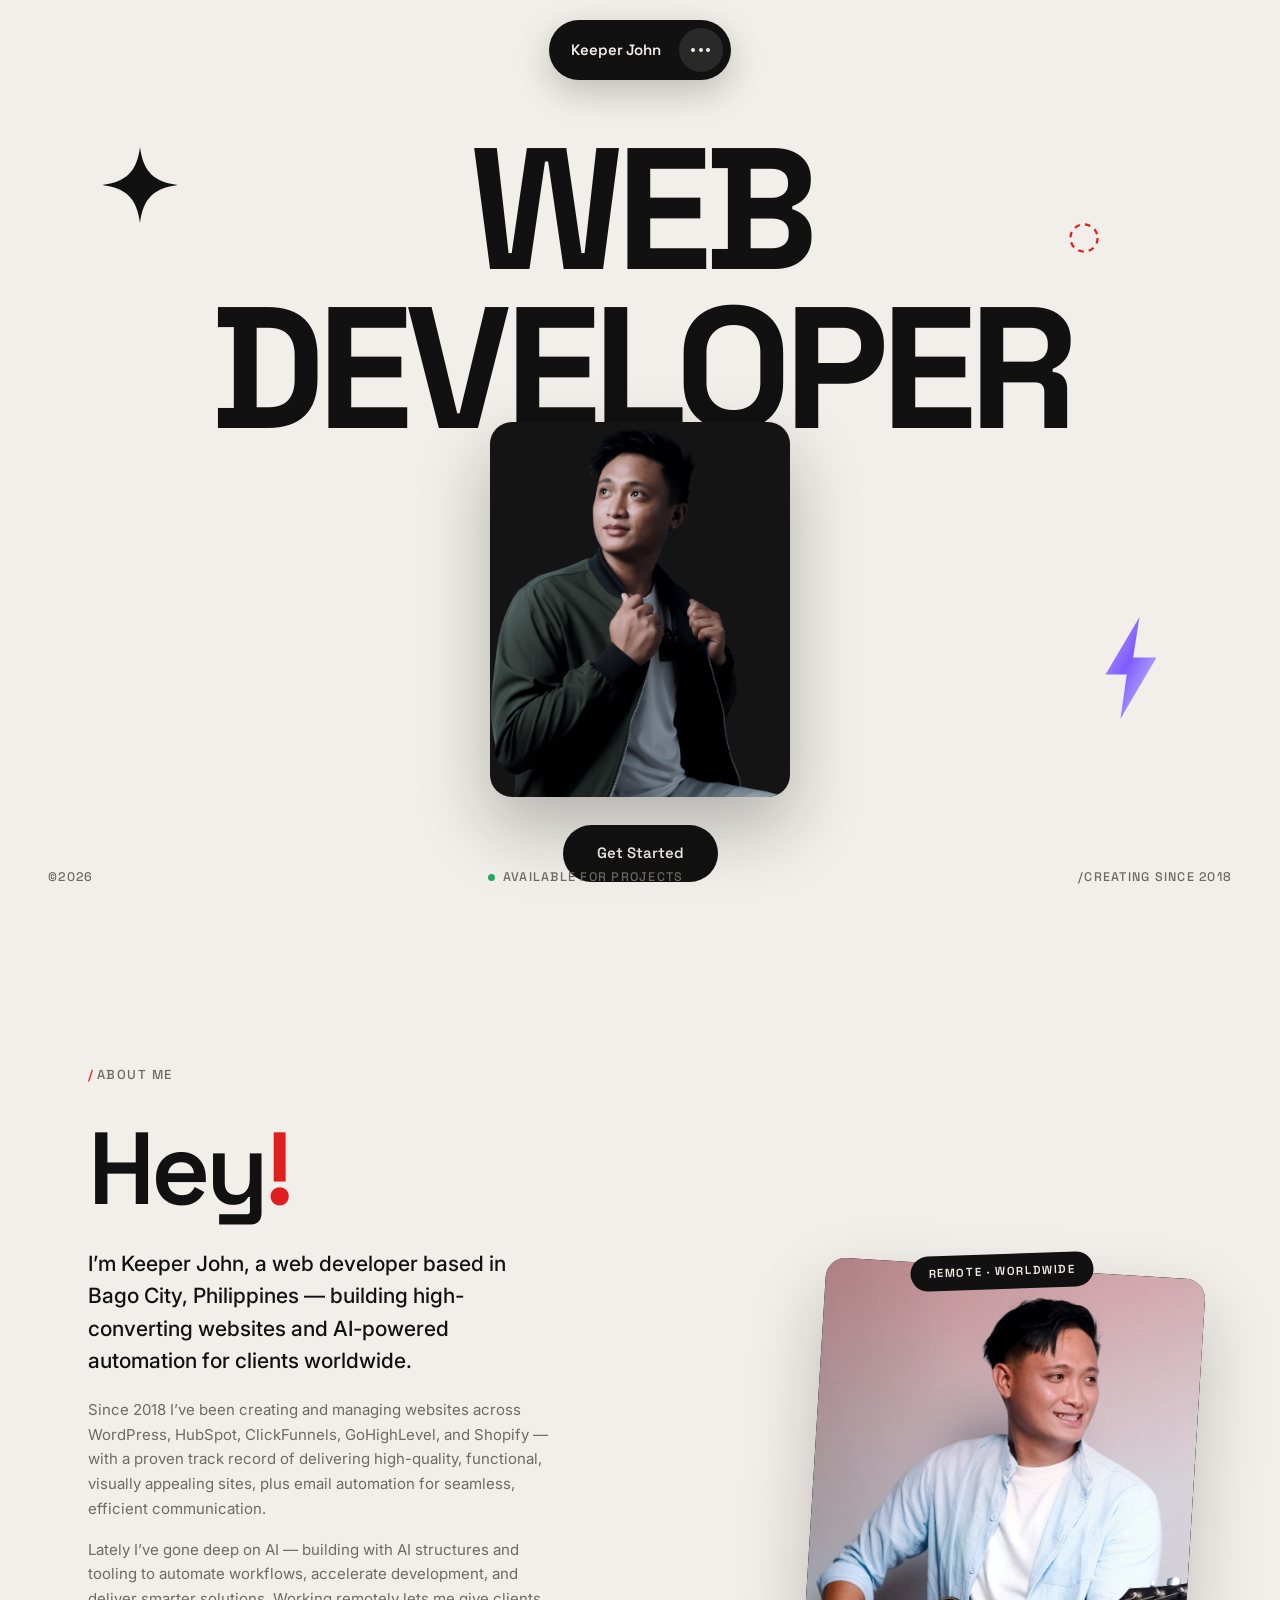
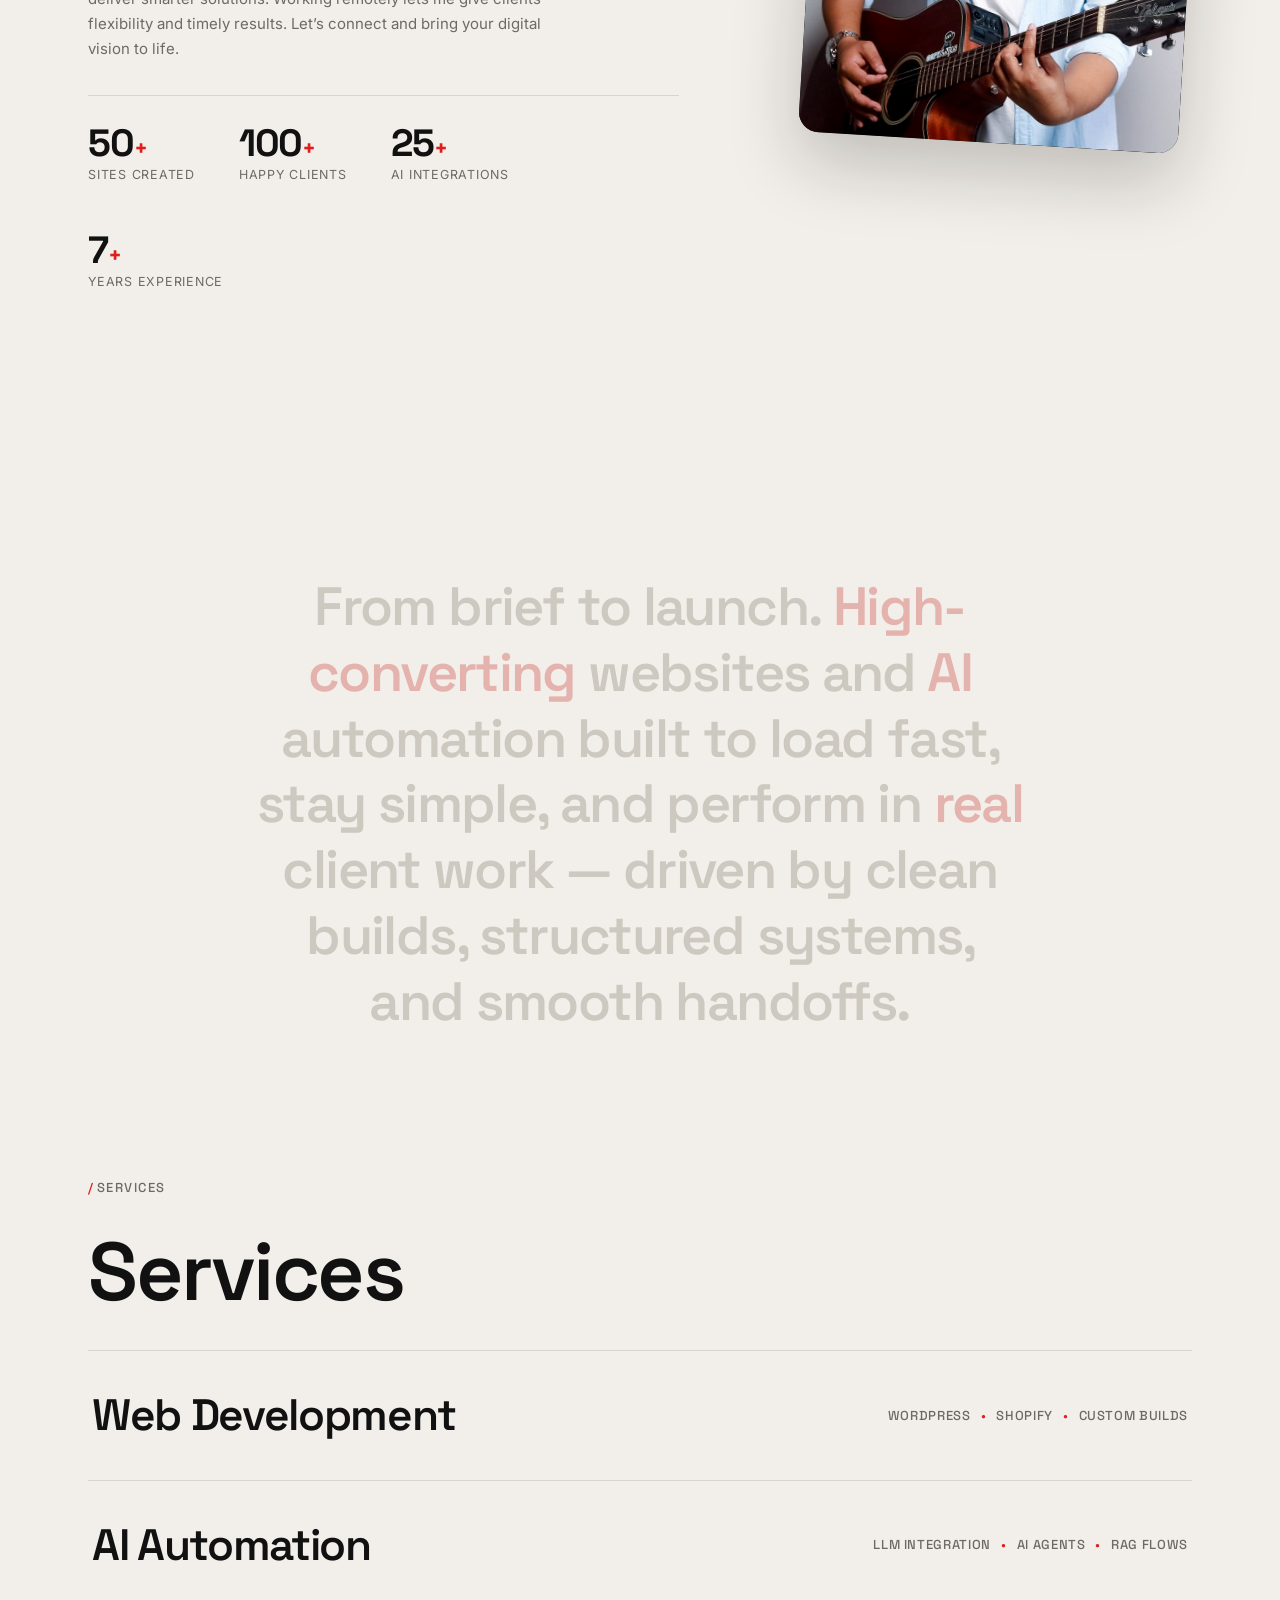
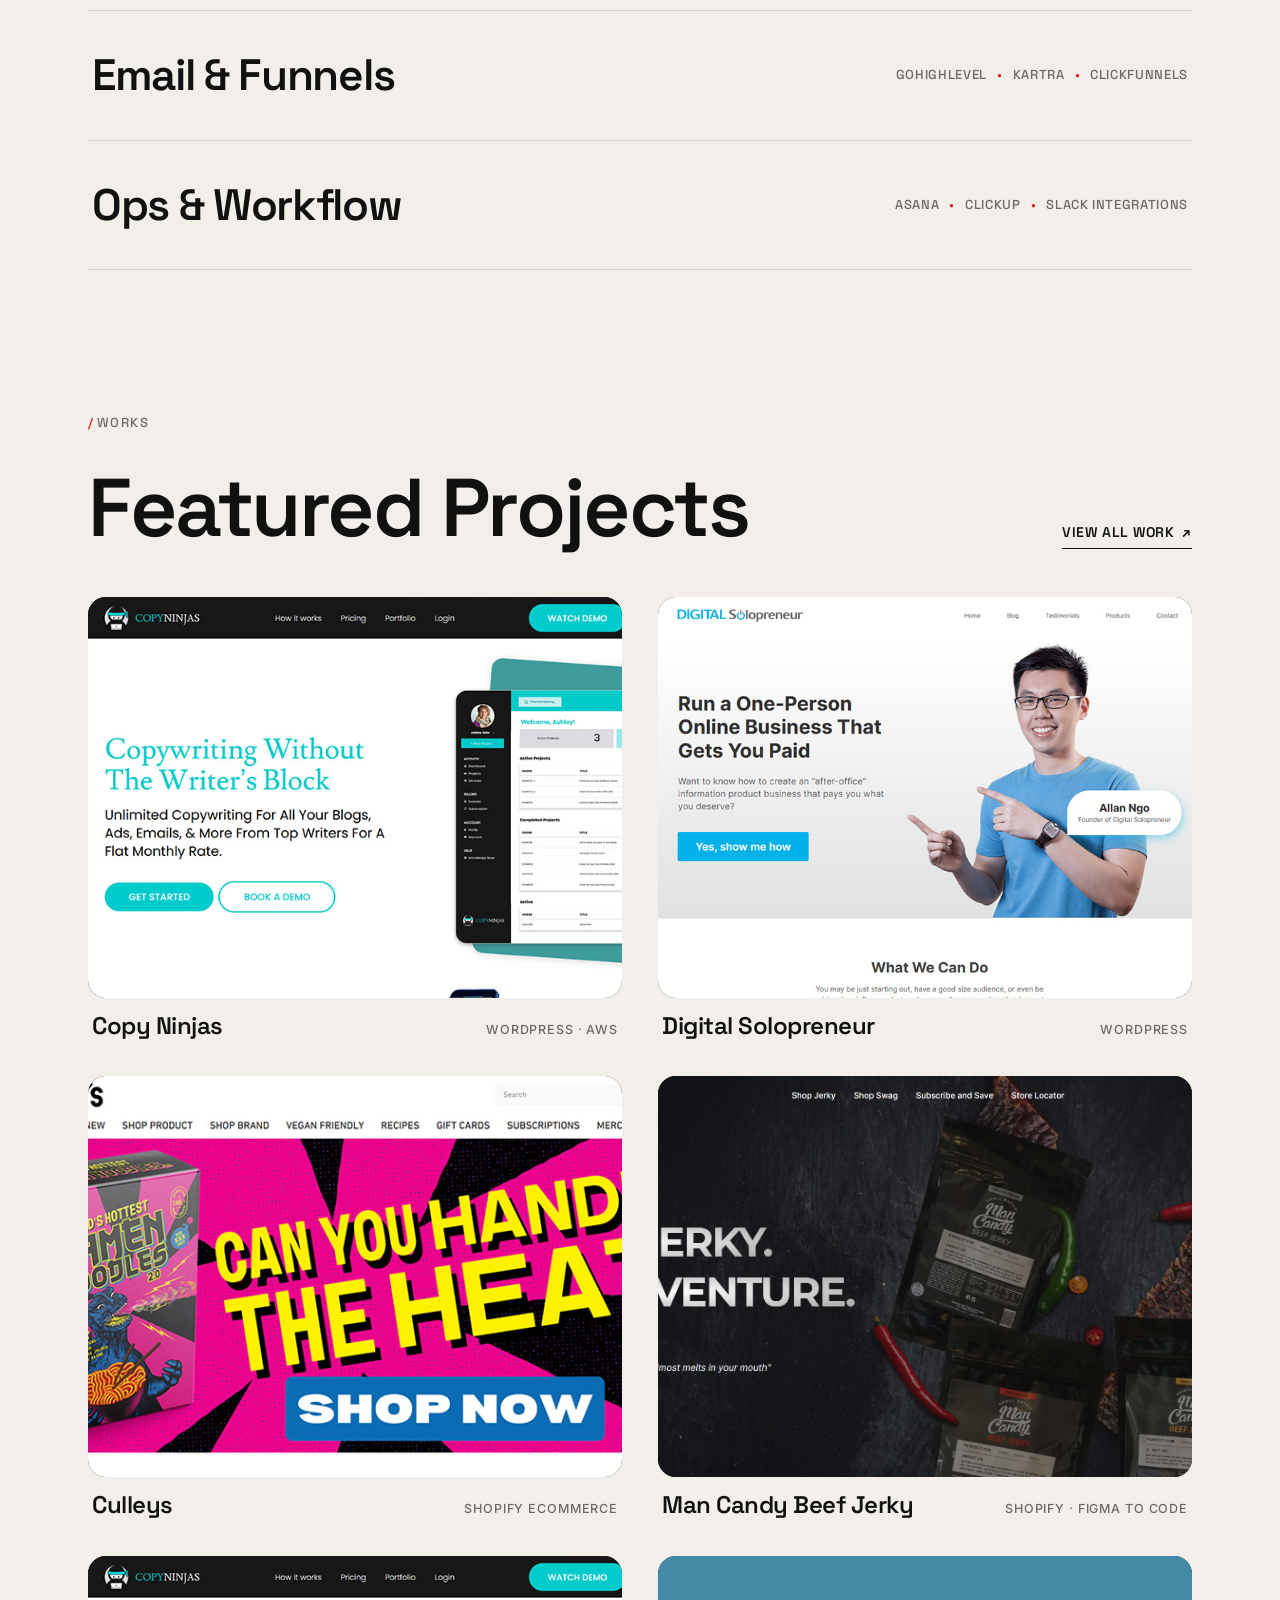
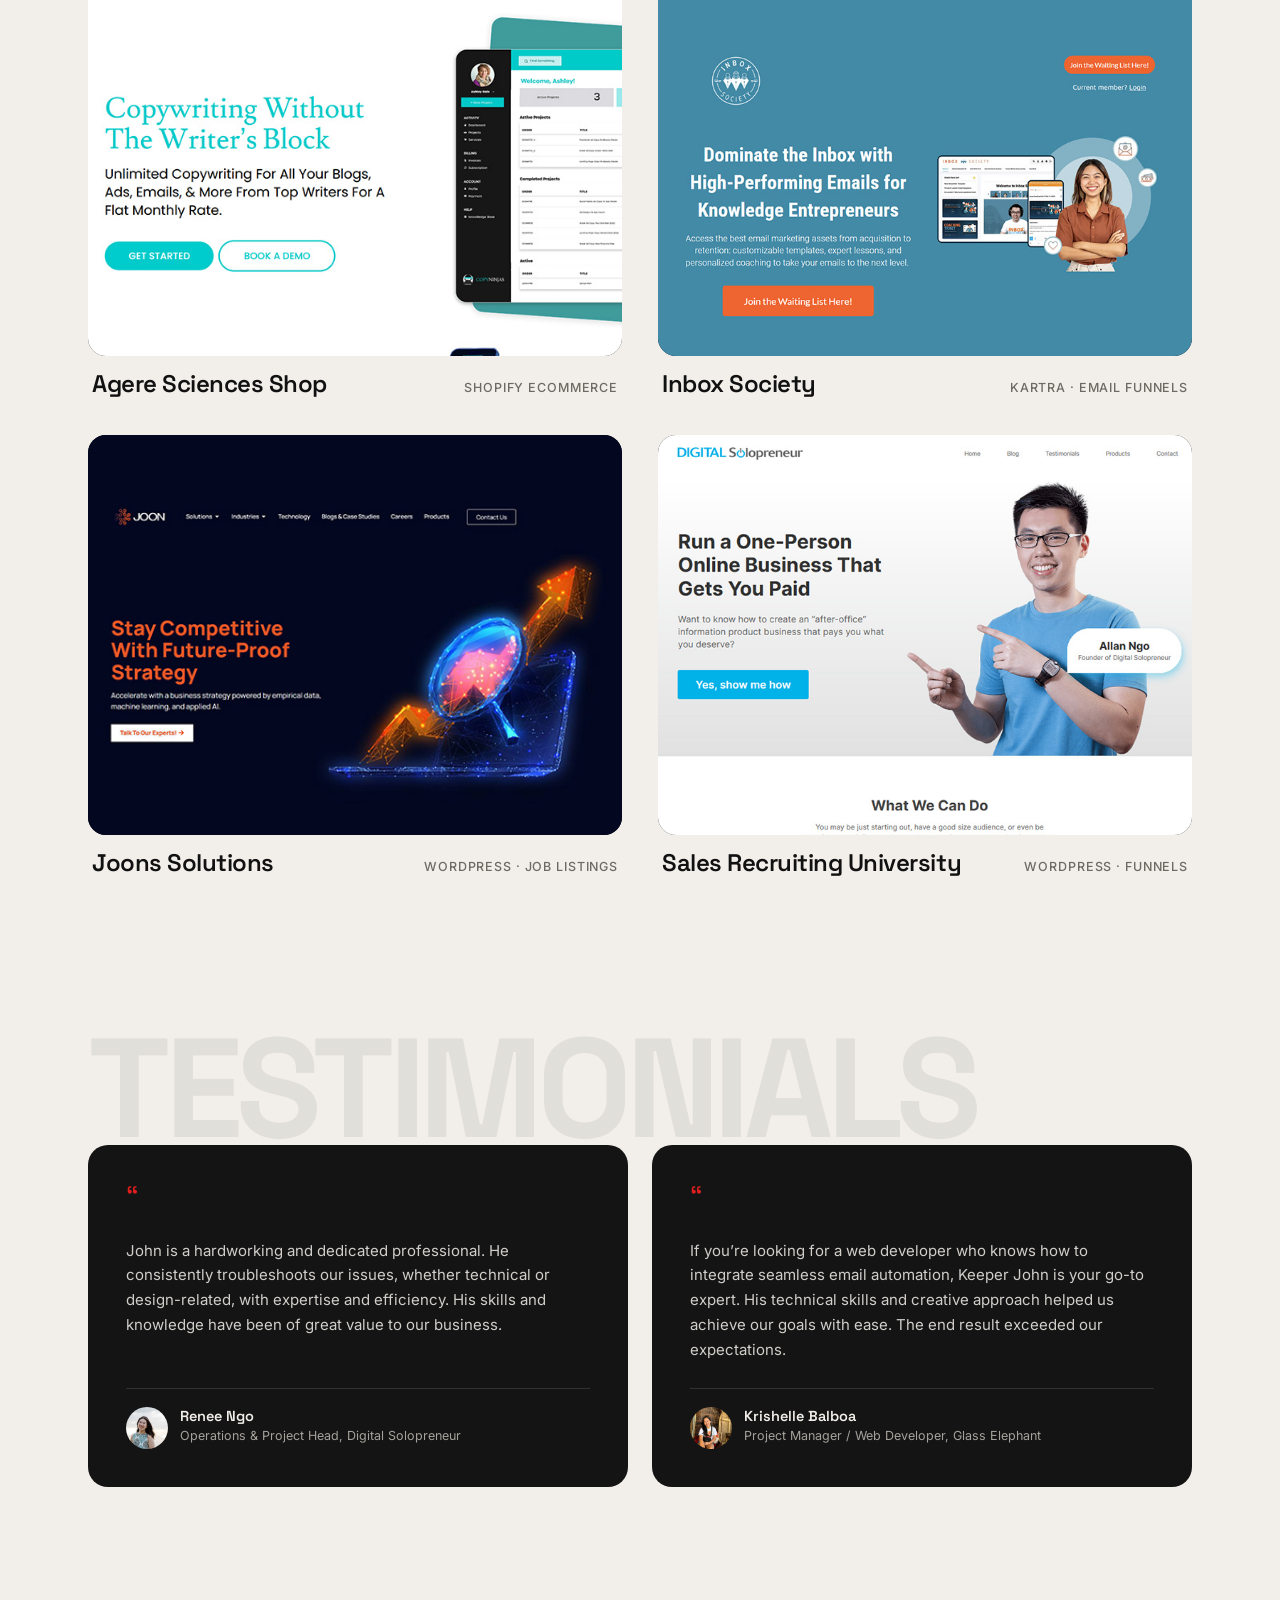
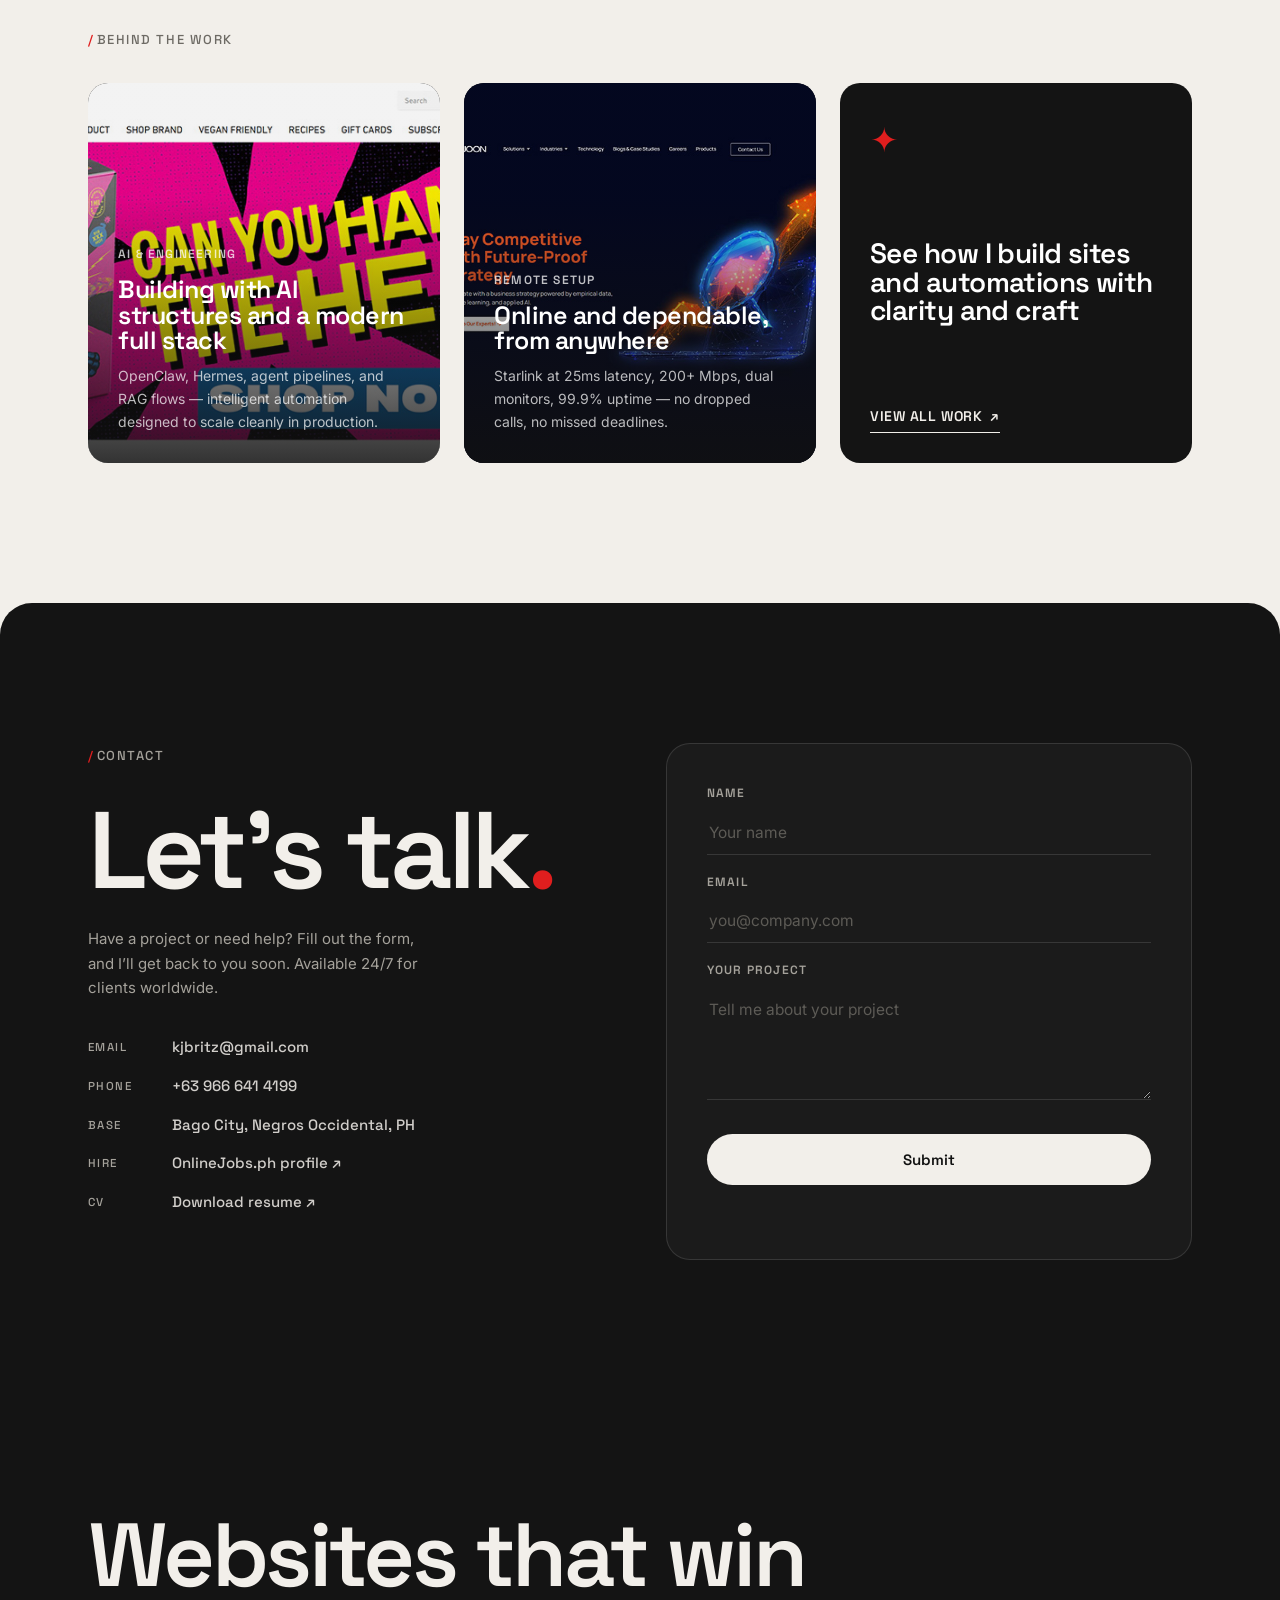
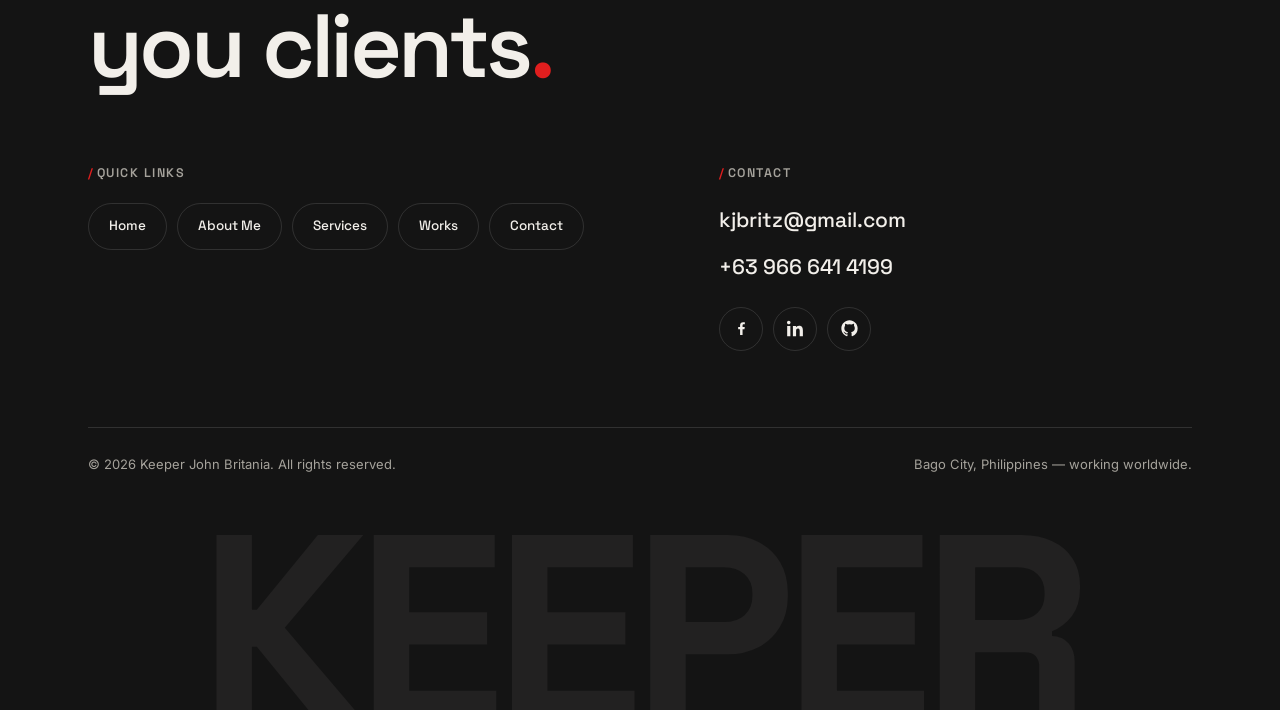
==== commit 60bb0a6e: "Update index.html" ====
--- a/index.html
+++ b/index.html
@@ -10,7 +10,7 @@
 <meta name="author" content="Keeper John Britania">
 <meta name="robots" content="index, follow, max-image-preview:large, max-snippet:-1, max-video-preview:-1">
 <link rel="canonical" href="https://devkeeper.work.gd/">
-<meta name="theme-color" content="#0b0b0e">
+<meta name="theme-color" content="#F2EFEA">
 <!-- Open Graph -->
 <meta property="og:type" content="website">
 <meta property="og:site_name" content="Keeper John Britania — Web Developer">
@@ -26,289 +26,257 @@
 <link rel="preconnect" href="https://fonts.googleapis.com">
 <link rel="preconnect" href="https://fonts.gstatic.com" crossorigin>
 <link href="https://fonts.googleapis.com/css2?family=Space+Grotesk:wght@400;500;600;700&family=Inter:wght@400;500;600&display=swap" rel="stylesheet">
-<link rel="stylesheet" href="assets/vendors/themify-icons/css/themify-icons.css">
 <style>
-/* ============================================================
-   KEEPER JOHN — dark, minimal, Framer-style portfolio
-   Palette
-   --bg      #0b0b0e   near-black canvas
-   --card    #121218   raised surface
-   --card-2  #17171f   hover surface
-   --ink     #f2f1f5   primary text
-   --muted   #a1a0ab   secondary text
-   --accent  #8b7bff   brand violet (carried over from v1, lifted for dark)
-   ============================================================ */
+/* ==========================================================
+   KEEPER JOHN — editorial-brutalist portfolio
+   Design system (per reference):
+   --cream    #F2EFEA  warm off-white canvas
+   --ink      #111111  near-black text
+   --charcoal #141414  dark sections (contact / footer)
+   --red      #E01E1E  sparing accent (imagery, details)
+   gradient   purple/chrome on decorative icons
+   ========================================================== */
 *,*::before,*::after{box-sizing:border-box;margin:0;padding:0}
 :root{
-  --bg:#0b0b0e;
-  --card:#121218;
-  --card-2:#17171f;
-  --ink:#f2f1f5;
-  --muted:#a1a0ab;
-  --soft:#6f6e7a;
-  --line:rgba(255,255,255,.08);
-  --line-2:rgba(255,255,255,.14);
-  --accent:#8b7bff;
-  --accent-soft:rgba(139,123,255,.14);
-  --green:#3ddc84;
-  --r-lg:28px;
-  --r-md:20px;
-  --r-sm:14px;
-  --tr:.45s cubic-bezier(.22,.61,.36,1);
+  --cream:#F2EFEA;
+  --ink:#111111;
+  --charcoal:#141414;
+  --red:#E01E1E;
+  --gray:#6d6a64;
+  --gray-2:#a5a29b;
+  --line:rgba(17,17,17,.12);
+  --line-dark:rgba(255,255,255,.12);
   --font-d:'Space Grotesk',sans-serif;
   --font-b:'Inter',sans-serif;
+  --ease:cubic-bezier(.22,.61,.36,1);
+  --ease-out:cubic-bezier(.16,1,.3,1);
 }
-html{scroll-behavior:smooth;-webkit-text-size-adjust:100%;text-size-adjust:100%}
-body{font-family:var(--font-b);background:var(--bg);color:var(--ink);line-height:1.65;font-size:16px;-webkit-font-smoothing:antialiased;overflow-x:hidden}
-::selection{background:rgba(139,123,255,.35);color:#fff}
-a{text-decoration:none;color:inherit}
+html{scroll-behavior:smooth;-webkit-text-size-adjust:100%}
+body{font-family:var(--font-b);background:var(--cream);color:var(--ink);font-size:15px;line-height:1.65;-webkit-font-smoothing:antialiased;overflow-x:hidden}
+::selection{background:var(--ink);color:var(--cream)}
+a{color:inherit;text-decoration:none}
 img{max-width:100%;display:block}
-button{font-family:inherit}
-h1,h2,h3,h4{font-family:var(--font-d);font-weight:600;letter-spacing:-.02em;line-height:1.1}
-.wrap{max-width:1080px;width:100%;margin:0 auto;padding:0 24px}
-.section{padding:clamp(64px,10vw,120px) 0}
-.eyebrow{display:inline-flex;align-items:center;gap:8px;font-size:13px;font-weight:500;color:var(--muted);letter-spacing:.08em;text-transform:uppercase;margin-bottom:18px}
-.eyebrow::before{content:"";width:20px;height:1px;background:var(--accent)}
-.sec-title{font-size:clamp(30px,4.6vw,48px);margin-bottom:14px}
-.sec-sub{color:var(--muted);font-size:17px;max-width:560px;margin-bottom:clamp(32px,5vw,56px)}
-
-/* ---------- ambient background ---------- */
-#bg-fx{position:fixed;inset:0;z-index:0;pointer-events:none;overflow:hidden}
-#bg-fx .halo{position:absolute;top:-320px;left:50%;transform:translateX(-50%);width:900px;height:640px;background:radial-gradient(50% 50% at 50% 50%,rgba(139,123,255,.16),transparent 70%);filter:blur(30px)}
-#bg-fx .grain{position:absolute;inset:0;opacity:.05;background-image:url("data:image/svg+xml,%3Csvg xmlns='http://www.w3.org/2000/svg' width='120' height='120'%3E%3Cfilter id='n'%3E%3CfeTurbulence type='fractalNoise' baseFrequency='0.9' numOctaves='2'/%3E%3C/filter%3E%3Crect width='120' height='120' filter='url(%23n)' opacity='0.6'/%3E%3C/svg%3E")}
-main{position:relative;z-index:1}
-
-/* ---------- floating pill nav ---------- */
-nav{position:fixed;top:18px;left:50%;transform:translateX(-50%);z-index:300;width:min(720px,calc(100% - 32px));transition:all var(--tr)}
-.nav-pill{display:flex;align-items:center;justify-content:space-between;gap:12px;background:rgba(18,18,24,.72);backdrop-filter:blur(16px);-webkit-backdrop-filter:blur(16px);border:1px solid var(--line);border-radius:999px;padding:10px 10px 10px 18px;box-shadow:0 10px 40px rgba(0,0,0,.45)}
-.brand{display:flex;align-items:center;gap:10px;font-family:var(--font-d);font-weight:600;font-size:15px;letter-spacing:-.01em}
-.brand img{width:30px;height:30px;border-radius:50%;object-fit:cover;border:1px solid var(--line-2)}
-.nav-links{display:flex;align-items:center;gap:2px;list-style:none}
-.nav-links a{font-size:13.5px;font-weight:500;color:var(--muted);padding:8px 13px;border-radius:999px;transition:all var(--tr)}
-.nav-links a:hover{color:var(--ink);background:rgba(255,255,255,.06)}
-.nav-cta{display:inline-flex;align-items:center;gap:7px;font-size:13.5px;font-weight:600;background:var(--ink);color:#0b0b0e;padding:9px 18px;border-radius:999px;transition:all var(--tr);white-space:nowrap}
-.nav-cta:hover{background:var(--accent);color:#fff}
-.menu-btn{display:none;background:none;border:none;cursor:pointer;flex-direction:column;gap:5px;padding:10px}
-.menu-btn span{width:20px;height:1.5px;background:var(--ink);border-radius:2px;transition:all .3s}
-.menu-btn.open span:nth-child(1){transform:translateY(6.5px) rotate(45deg)}
-.menu-btn.open span:nth-child(2){opacity:0}
-.menu-btn.open span:nth-child(3){transform:translateY(-6.5px) rotate(-45deg)}
-@media(max-width:860px){
-  .nav-links{display:none;position:absolute;top:calc(100% + 10px);left:0;right:0;background:rgba(18,18,24,.96);backdrop-filter:blur(20px);border:1px solid var(--line);border-radius:22px;flex-direction:column;padding:10px;box-shadow:0 24px 60px rgba(0,0,0,.6)}
-  .nav-links.open{display:flex}
-  .nav-links li{width:100%}
-  .nav-links a{display:block;width:100%;padding:13px 16px;font-size:15px;border-radius:14px}
-  .menu-btn{display:flex}
-  .nav-cta{display:none}
+button{font-family:inherit;cursor:pointer}
+h1,h2,h3,h4{font-family:var(--font-d);font-weight:600;line-height:1.02;letter-spacing:-.03em}
+.wrap{max-width:1200px;width:100%;margin:0 auto;padding:0 clamp(20px,4vw,48px)}
+.section{padding:clamp(72px,11vw,140px) 0}
+.label{display:inline-block;font-family:var(--font-d);font-size:13px;font-weight:500;letter-spacing:.12em;text-transform:uppercase;color:var(--gray);margin-bottom:clamp(20px,3vw,32px)}
+.label::before{content:"/";color:var(--red);margin-right:2px}
+:focus-visible{outline:2px solid var(--ink);outline-offset:4px}
+.dark :focus-visible{outline-color:var(--cream)}
+
+/* ---------- sticky pill nav ---------- */
+.navbar{position:fixed;top:20px;left:0;right:0;z-index:500;display:flex;justify-content:center;pointer-events:none}
+.pill{pointer-events:auto;display:flex;align-items:center;gap:6px;background:var(--ink);color:var(--cream);border-radius:999px;padding:8px 8px 8px 22px;box-shadow:0 12px 34px rgba(17,17,17,.22);transition:transform .5s var(--ease-out)}
+.pill .p-name{font-family:var(--font-d);font-weight:600;font-size:15px;letter-spacing:-.01em;margin-right:6px;white-space:nowrap}
+.p-links{display:flex;align-items:center;gap:2px;max-width:0;opacity:0;overflow:hidden;transition:max-width .6s var(--ease-out),opacity .4s ease .05s;white-space:nowrap}
+.pill.expanded .p-links{max-width:560px;opacity:1}
+.p-links a{font-size:13.5px;font-weight:500;color:rgba(242,239,234,.72);padding:9px 14px;border-radius:999px;transition:all .3s var(--ease)}
+.p-links a:hover{color:var(--cream);background:rgba(255,255,255,.1)}
+.p-menu{display:flex;align-items:center;justify-content:center;gap:3.5px;width:44px;height:44px;border-radius:999px;background:rgba(255,255,255,.1);border:none;transition:all .35s var(--ease)}
+.p-menu span{width:4px;height:4px;border-radius:50%;background:var(--cream);transition:all .35s var(--ease)}
+.p-menu:hover{background:var(--red)}
+.pill.expanded .p-menu span:nth-child(1){transform:translateX(7.5px) rotate(45deg);width:14px;height:1.5px;border-radius:2px}
+.pill.expanded .p-menu span:nth-child(2){opacity:0;transform:scale(0)}
+.pill.expanded .p-menu span:nth-child(3){transform:translateX(-7.5px) rotate(-45deg);width:14px;height:1.5px;border-radius:2px}
+@media(max-width:760px){
+  .navbar{top:14px}
+  .p-links{position:absolute;top:calc(100% + 10px);left:50%;transform:translateX(-50%) translateY(-8px);flex-direction:column;background:var(--ink);border-radius:24px;padding:10px;width:min(300px,calc(100vw - 32px));max-width:none;box-shadow:0 24px 60px rgba(17,17,17,.3);pointer-events:none;transition:opacity .35s ease,transform .45s var(--ease-out)}
+  .pill{position:relative}
+  .pill.expanded .p-links{opacity:1;transform:translateX(-50%) translateY(0);pointer-events:auto;max-width:none}
+  .p-links a{width:100%;text-align:center;padding:13px;font-size:15px}
 }
 
-/* ---------- buttons ---------- */
-.btn{display:inline-flex;align-items:center;gap:9px;font-size:15px;font-weight:600;border:none;cursor:pointer;border-radius:999px;transition:all var(--tr)}
-.btn-primary{background:var(--ink);color:#0b0b0e;padding:15px 30px}
-.btn-primary:hover{background:var(--accent);color:#fff;transform:translateY(-2px);box-shadow:0 14px 34px rgba(139,123,255,.3)}
-.btn-outline{background:transparent;color:var(--ink);padding:14px 26px;border:1px solid var(--line-2)}
-.btn-outline:hover{border-color:var(--accent);color:var(--accent);transform:translateY(-2px)}
-.btn .ar{transition:transform var(--tr)}
-.btn:hover .ar{transform:translateX(4px)}
-
 /* ---------- hero ---------- */
-.hero{padding:170px 0 clamp(56px,8vw,90px);text-align:center;position:relative}
-.hero-avatar{width:96px;height:96px;border-radius:50%;margin:0 auto 22px;position:relative}
-.hero-avatar img{width:100%;height:100%;border-radius:50%;object-fit:cover;border:2px solid var(--line-2);position:relative;z-index:1}
-.hero-avatar::after{content:"";position:absolute;inset:-10px;border-radius:50%;background:radial-gradient(circle,rgba(139,123,255,.3),transparent 70%);z-index:0}
-.pill-status{display:inline-flex;align-items:center;gap:9px;font-size:13.5px;font-weight:500;color:var(--muted);background:var(--card);border:1px solid var(--line);padding:9px 18px;border-radius:999px;margin-bottom:26px}
-.pill-status .dot{width:8px;height:8px;border-radius:50%;background:var(--green);box-shadow:0 0 0 3px rgba(61,220,132,.16);animation:pulse 2s infinite}
-@keyframes pulse{0%,100%{box-shadow:0 0 0 3px rgba(61,220,132,.16)}50%{box-shadow:0 0 0 7px rgba(61,220,132,.04)}}
-.hero h1{font-size:clamp(40px,7.4vw,76px);letter-spacing:-.035em;max-width:16ch;margin:0 auto 22px;text-wrap:balance}
-.hero h1 .accent-word{color:var(--accent)}
-.hero .lead{color:var(--muted);font-size:clamp(16px,1.8vw,18px);max-width:560px;margin:0 auto 36px}
-.hero-cta-row{display:flex;gap:14px;justify-content:center;flex-wrap:wrap;margin-bottom:26px}
-.hero-socials{display:flex;gap:8px;justify-content:center}
-.hero-socials a{width:42px;height:42px;border-radius:50%;background:var(--card);border:1px solid var(--line);display:flex;align-items:center;justify-content:center;color:var(--muted);font-size:15px;transition:all var(--tr)}
-.hero-socials a:hover{color:#fff;border-color:var(--accent);background:var(--accent-soft);transform:translateY(-3px)}
-
-/* ---------- marquee ---------- */
-.marquee{border-top:1px solid var(--line);border-bottom:1px solid var(--line);padding:22px 0;overflow:hidden;position:relative}
-.marquee::before,.marquee::after{content:"";position:absolute;top:0;bottom:0;width:120px;z-index:2;pointer-events:none}
-.marquee::before{left:0;background:linear-gradient(90deg,var(--bg),transparent)}
-.marquee::after{right:0;background:linear-gradient(-90deg,var(--bg),transparent)}
-.marquee-track{display:flex;gap:44px;width:max-content;animation:scroll 34s linear infinite}
-.marquee-track span{display:inline-flex;align-items:center;gap:10px;font-family:var(--font-d);font-size:15px;font-weight:500;color:var(--soft);white-space:nowrap;letter-spacing:.02em}
-.marquee-track span i{color:var(--accent);font-size:9px}
-@keyframes scroll{to{transform:translateX(-50%)}}
-.marquee:hover .marquee-track{animation-play-state:paused}
-
-/* ---------- stats strip ---------- */
-.stats{display:grid;grid-template-columns:repeat(auto-fit,minmax(150px,1fr));gap:14px}
-.stat{background:var(--card);border:1px solid var(--line);border-radius:var(--r-md);padding:26px 22px;text-align:left;transition:all var(--tr)}
-.stat:hover{border-color:var(--line-2);background:var(--card-2);transform:translateY(-3px)}
-.stat h3{font-size:clamp(30px,3.4vw,40px);letter-spacing:-.03em;line-height:1}
-.stat h3 small{font-size:.5em;color:var(--accent);margin-left:2px;font-weight:600}
-.stat p{color:var(--muted);font-size:13.5px;margin-top:8px}
-
-/* ---------- works ---------- */
-.works-grid{display:grid;grid-template-columns:1fr 1fr;gap:clamp(16px,2.4vw,26px)}
-.work-card{position:relative;background:var(--card);border:1px solid var(--line);border-radius:var(--r-lg);overflow:hidden;cursor:pointer;transition:all var(--tr);display:block}
-.work-card:hover{border-color:var(--line-2);transform:translateY(-5px);box-shadow:0 30px 60px rgba(0,0,0,.5)}
-.work-card.wide{grid-column:1 / -1}
-.work-thumb{position:relative;overflow:hidden;border-radius:var(--r-lg) var(--r-lg) 0 0;background:#0e0e13}
-.work-thumb img{width:100%;aspect-ratio:16/10;object-fit:cover;object-position:top center;transition:transform .9s var(--tr)}
-.work-card.wide .work-thumb img{aspect-ratio:21/9}
-.work-card:hover .work-thumb img{transform:scale(1.04)}
-.work-open{position:absolute;top:16px;right:16px;width:44px;height:44px;border-radius:50%;background:rgba(11,11,14,.6);border:1px solid var(--line-2);backdrop-filter:blur(8px);display:flex;align-items:center;justify-content:center;color:#fff;font-size:15px;opacity:0;transform:scale(.8) rotate(-45deg);transition:all var(--tr)}
-.work-card:hover .work-open{opacity:1;transform:scale(1) rotate(0)}
-.work-meta{padding:22px 26px 26px;display:flex;align-items:flex-start;justify-content:space-between;gap:16px}
-.work-meta h3{font-size:20px;letter-spacing:-.01em;margin-bottom:8px}
-.chips{display:flex;gap:7px;flex-wrap:wrap}
-.chip{font-size:12px;font-weight:500;color:var(--muted);padding:5px 12px;border:1px solid var(--line);border-radius:999px;background:rgba(255,255,255,.03);transition:all var(--tr)}
-.work-card:hover .chip{border-color:rgba(139,123,255,.4);color:var(--ink)}
-.work-live{flex-shrink:0;display:inline-flex;align-items:center;gap:6px;font-size:12px;font-weight:600;color:var(--green);margin-top:4px}
-.work-live::before{content:"";width:6px;height:6px;border-radius:50%;background:var(--green);animation:pulse2 1.8s infinite}
-@keyframes pulse2{0%,100%{opacity:1}50%{opacity:.3}}
-@media(max-width:760px){.works-grid{grid-template-columns:1fr}.work-card.wide .work-thumb img{aspect-ratio:16/10}}
-
-/* ---------- bento about ---------- */
-.bento{display:grid;grid-template-columns:repeat(12,1fr);gap:16px}
-.b-card{background:var(--card);border:1px solid var(--line);border-radius:var(--r-lg);padding:clamp(24px,3vw,34px);transition:all var(--tr);position:relative;overflow:hidden}
-.b-card:hover{border-color:var(--line-2);background:var(--card-2)}
-.b-photo{grid-column:span 4;padding:0;min-height:300px}
-.b-photo img{width:100%;height:100%;object-fit:cover;position:absolute;inset:0}
-.b-bio{grid-column:span 8}
-.b-bio h3{font-size:clamp(22px,2.6vw,28px);margin-bottom:16px;max-width:20ch}
-.b-bio p{color:var(--muted);font-size:15.5px;margin-bottom:14px}
-.b-bio p:last-of-type{margin-bottom:0}
-.b-half{grid-column:span 6}
-.b-third{grid-column:span 4}
-.b-card .bc-label{display:flex;align-items:center;gap:9px;font-size:13px;font-weight:600;letter-spacing:.06em;text-transform:uppercase;color:var(--soft);margin-bottom:18px}
-.b-card .bc-label i{color:var(--accent);font-size:15px}
-.b-time .clock{font-family:var(--font-d);font-size:clamp(34px,4vw,46px);font-weight:600;letter-spacing:-.02em;line-height:1;font-variant-numeric:tabular-nums}
-.b-time p{color:var(--muted);font-size:14px;margin-top:10px}
-.setup-list{display:grid;gap:14px}
-.setup-list .row{display:flex;align-items:center;justify-content:space-between;gap:14px;padding-bottom:14px;border-bottom:1px solid var(--line)}
-.setup-list .row:last-child{border-bottom:none;padding-bottom:0}
-.setup-list .row .l{display:flex;align-items:center;gap:11px;font-size:14.5px;font-weight:500}
-.setup-list .row .l i{color:var(--accent);font-size:16px}
-.setup-list .row .v{font-family:var(--font-d);font-size:15px;font-weight:600;color:var(--ink);white-space:nowrap}
-.setup-list .row .v small{color:var(--soft);font-weight:500;font-size:12px;margin-left:3px}
-.ops-list{display:flex;flex-wrap:wrap;gap:8px;margin-top:4px}
-.ops-list span{display:inline-flex;align-items:center;gap:7px;font-size:13px;font-weight:500;color:var(--ink);background:rgba(255,255,255,.04);border:1px solid var(--line);padding:8px 14px;border-radius:999px;transition:all var(--tr)}
-.ops-list span i{color:var(--accent);font-size:13px}
-.ops-list span:hover{border-color:rgba(139,123,255,.4)}
-.b-flow p{color:var(--muted);font-size:14.5px;margin-bottom:18px}
-.flow-chain{display:flex;flex-wrap:wrap;align-items:center;gap:8px}
-.flow-chain .node{display:inline-flex;align-items:center;gap:7px;background:rgba(255,255,255,.04);border:1px solid var(--line);border-radius:999px;padding:8px 14px;font-size:12.5px;font-weight:600}
-.flow-chain .node i{color:var(--accent);font-size:12px}
-.flow-chain .arr{color:var(--accent);font-size:13px}
-@media(max-width:900px){.b-photo{grid-column:span 12;min-height:340px}.b-bio{grid-column:span 12}.b-half{grid-column:span 12}.b-third{grid-column:span 6}}
-@media(max-width:560px){.b-third{grid-column:span 12}}
-
-/* ---------- AI section ---------- */
-.ai-panel{background:linear-gradient(160deg,#14121f 0%,var(--card) 55%);border:1px solid rgba(139,123,255,.22);border-radius:var(--r-lg);padding:clamp(32px,5vw,56px);position:relative;overflow:hidden}
-.ai-panel::after{content:"";position:absolute;width:480px;height:480px;right:-160px;top:-220px;background:radial-gradient(circle,rgba(139,123,255,.22),transparent 70%);pointer-events:none}
-.ai-panel h2{font-size:clamp(26px,3.6vw,40px);max-width:22ch;margin-bottom:16px;position:relative;z-index:1}
-.ai-panel>p{color:var(--muted);max-width:620px;font-size:16px;position:relative;z-index:1;margin-bottom:36px}
-.ai-grid{display:grid;grid-template-columns:repeat(3,1fr);gap:14px;position:relative;z-index:1}
-.ai-item{background:rgba(255,255,255,.03);border:1px solid var(--line);border-radius:var(--r-md);padding:26px;transition:all var(--tr)}
-.ai-item:hover{border-color:rgba(139,123,255,.4);background:rgba(139,123,255,.06);transform:translateY(-4px)}
-.ai-item i{font-size:22px;color:var(--accent);margin-bottom:14px;display:block}
-.ai-item h4{font-size:17px;margin-bottom:8px}
-.ai-item p{color:var(--muted);font-size:14px;line-height:1.6}
-.stack-tags{display:flex;flex-wrap:wrap;gap:8px;margin-top:28px;position:relative;z-index:1}
-.stack-tags span{font-size:13px;font-weight:500;color:var(--muted);padding:8px 15px;border:1px solid var(--line);border-radius:999px;background:rgba(255,255,255,.02);transition:all var(--tr)}
-.stack-tags span:hover{border-color:rgba(139,123,255,.45);color:var(--ink)}
-@media(max-width:800px){.ai-grid{grid-template-columns:1fr}}
-
-/* ---------- skills ---------- */
-.skills-grid{display:grid;grid-template-columns:1fr 1fr;gap:22px clamp(28px,4vw,56px)}
-.skill label{display:flex;justify-content:space-between;align-items:baseline;font-size:14.5px;font-weight:500;margin-bottom:10px}
-.skill label span{font-family:var(--font-d);color:var(--accent);font-weight:600;font-size:14px}
-.bar{height:4px;background:rgba(255,255,255,.07);border-radius:99px;overflow:hidden}
-.bar i{display:block;height:100%;background:linear-gradient(90deg,var(--accent),#b3a8ff);border-radius:99px;width:0;transition:width 1.2s cubic-bezier(.22,.61,.36,1)}
-@media(max-width:640px){.skills-grid{grid-template-columns:1fr}}
-
-/* ---------- process ---------- */
-.steps{display:grid;gap:0;counter-reset:step}
-.step{display:grid;grid-template-columns:80px 1fr;gap:clamp(16px,3vw,40px);padding:clamp(24px,3.4vw,36px) 0;border-bottom:1px solid var(--line);transition:all var(--tr)}
-.step:last-child{border-bottom:none}
-.step .num{font-family:var(--font-d);font-size:clamp(20px,2.4vw,26px);font-weight:600;color:var(--soft);transition:color var(--tr)}
-.step:hover .num{color:var(--accent)}
-.step h3{font-size:clamp(19px,2.2vw,24px);margin-bottom:8px}
-.step p{color:var(--muted);font-size:15px;max-width:560px}
-@media(max-width:520px){.step{grid-template-columns:48px 1fr}}
+.hero{position:relative;min-height:100svh;display:flex;flex-direction:column;justify-content:center;padding:130px 0 40px;overflow:hidden}
+.hero-inner{position:relative;text-align:center}
+.hero h1{font-size:clamp(52px,13.5vw,180px);font-weight:700;text-transform:uppercase;letter-spacing:-.045em;line-height:.92}
+.hero h1 .line{display:block;overflow:hidden}
+.hero h1 .line span{display:inline-block;transform:translateY(110%);animation:lineUp 1s var(--ease-out) forwards}
+.hero h1 .line:nth-child(2) span{animation-delay:.12s}
+@keyframes lineUp{to{transform:translateY(0)}}
+.hero-portrait{position:relative;width:min(300px,64vw);margin:clamp(-26px,-3vw,-46px) auto 0;z-index:2;opacity:0;animation:fadeUp 1s var(--ease-out) .45s forwards}
+.hero-portrait .frame{border-radius:22px;overflow:hidden;background:var(--charcoal);box-shadow:0 30px 70px rgba(17,17,17,.28);aspect-ratio:4/5}
+.hero-portrait img{width:100%;height:100%;object-fit:cover;filter:grayscale(28%) contrast(1.06) brightness(.92);transition:filter .6s ease,transform .8s var(--ease)}
+.hero-portrait:hover img{filter:grayscale(0%) contrast(1.02) brightness(1);transform:scale(1.03)}
+.hero-cta{margin-top:28px;opacity:0;animation:fadeUp 1s var(--ease-out) .6s forwards}
+.btn{display:inline-flex;align-items:center;gap:10px;font-family:var(--font-d);font-size:15px;font-weight:600;border-radius:999px;transition:all .35s var(--ease);border:none}
+.btn-ink{background:var(--ink);color:var(--cream);padding:16px 34px}
+.btn-ink:hover{background:var(--red);transform:translateY(-2px);box-shadow:0 14px 30px rgba(224,30,30,.28)}
+.btn-cream{background:var(--cream);color:var(--ink);padding:16px 34px}
+.btn-cream:hover{background:var(--red);color:#fff;transform:translateY(-2px)}
+.hero-caption{position:absolute;bottom:34px;left:0;right:0;display:flex;justify-content:space-between;align-items:flex-end;font-family:var(--font-d);font-size:12.5px;font-weight:500;letter-spacing:.1em;color:var(--gray);text-transform:uppercase;padding:0 clamp(20px,4vw,48px)}
+.hero-caption .avail{display:inline-flex;align-items:center;gap:8px}
+.hero-caption .avail::before{content:"";width:7px;height:7px;border-radius:50%;background:#1fae5e;animation:pulse 2s infinite}
+@keyframes pulse{0%,100%{box-shadow:0 0 0 0 rgba(31,174,94,.35)}50%{box-shadow:0 0 0 6px rgba(31,174,94,0)}}
+@keyframes fadeUp{from{opacity:0;transform:translateY(34px)}to{opacity:1;transform:none}}
+/* floating decorative icons */
+.deco{position:absolute;pointer-events:none;z-index:1}
+.deco-star{top:16%;left:8%;width:clamp(40px,6vw,76px);animation:floaty 6s ease-in-out infinite}
+.deco-bolt{bottom:22%;right:9%;width:clamp(38px,5.4vw,68px);animation:floaty 7s ease-in-out infinite reverse}
+.deco-ring{top:24%;right:14%;width:clamp(20px,3vw,34px);animation:spin 14s linear infinite}
+@keyframes floaty{0%,100%{transform:translateY(0) rotate(0deg)}50%{transform:translateY(-18px) rotate(6deg)}}
+@keyframes spin{to{transform:rotate(360deg)}}
+@media(max-width:640px){.deco-star{top:12%;left:5%}.deco-bolt{bottom:26%;right:5%}.deco-ring{display:none}.hero-caption span:nth-child(2){display:none}}
+
+/* ---------- about ---------- */
+.about-grid{display:grid;grid-template-columns:1.15fr .85fr;gap:clamp(36px,6vw,80px);align-items:center}
+.about-grid h2{font-size:clamp(52px,8vw,110px);letter-spacing:-.04em;margin-bottom:26px}
+.about-grid h2 em{font-style:normal;color:var(--red)}
+.about-grid .intro{font-size:clamp(17px,2vw,21px);line-height:1.55;color:var(--ink);font-weight:500;margin-bottom:20px;max-width:34ch}
+.about-grid p{color:var(--gray);max-width:52ch;margin-bottom:16px}
+.about-photo{position:relative;justify-self:end;width:min(380px,100%)}
+.about-photo .card{border-radius:20px;overflow:hidden;transform:rotate(3.5deg);box-shadow:0 30px 70px rgba(17,17,17,.22);transition:transform .6s var(--ease);position:relative;aspect-ratio:4/5;background:var(--charcoal)}
+.about-photo .card::after{content:"";position:absolute;inset:0;background:linear-gradient(160deg,rgba(224,30,30,.34),rgba(224,30,30,0) 55%);mix-blend-mode:multiply}
+.about-photo:hover .card{transform:rotate(1deg) translateY(-6px)}
+.about-photo img{width:100%;height:100%;object-fit:cover;filter:saturate(.85) contrast(1.05)}
+.about-photo .tape{position:absolute;top:-14px;left:50%;transform:translateX(-50%) rotate(-2deg);font-family:var(--font-d);font-size:11.5px;font-weight:600;letter-spacing:.14em;text-transform:uppercase;background:var(--ink);color:var(--cream);padding:8px 18px;border-radius:999px;z-index:2}
+.about-stats{display:flex;flex-wrap:wrap;gap:clamp(20px,4vw,44px);margin-top:34px;padding-top:28px;border-top:1px solid var(--line)}
+.about-stats div{min-width:90px}
+.about-stats b{display:block;font-family:var(--font-d);font-size:clamp(26px,3.4vw,38px);font-weight:700;letter-spacing:-.03em;line-height:1}
+.about-stats b i{font-style:normal;color:var(--red);font-size:.6em}
+.about-stats span{font-size:12.5px;color:var(--gray);letter-spacing:.06em;text-transform:uppercase}
+@media(max-width:860px){.about-grid{grid-template-columns:1fr}.about-photo{justify-self:center;order:-1;width:min(320px,80%)}}
+
+/* ---------- manifesto ---------- */
+.manifesto{text-align:center}
+.manifesto p{font-family:var(--font-d);font-size:clamp(26px,4.6vw,54px);font-weight:600;letter-spacing:-.03em;line-height:1.22;max-width:22ch;margin:0 auto}
+.manifesto .w{color:#cdc9c0;transition:color .35s ease}
+.manifesto .w.on{color:var(--ink)}
+.manifesto .w.hot{color:var(--red)}
+.manifesto .w.hot:not(.on){color:#e5b3ae}
+
+/* ---------- services ---------- */
+.svc-head{display:flex;align-items:flex-end;justify-content:space-between;gap:20px;margin-bottom:clamp(20px,3vw,36px)}
+.svc-head h2{font-size:clamp(42px,6.4vw,84px)}
+.svc-list{border-top:1px solid var(--line)}
+.svc-row{display:grid;grid-template-columns:1fr auto;align-items:center;gap:20px;padding:clamp(24px,4vw,42px) 4px;border-bottom:1px solid var(--line);transition:padding .4s var(--ease);position:relative}
+.svc-row::after{content:"";position:absolute;left:0;bottom:-1px;height:1px;width:0;background:var(--ink);transition:width .6s var(--ease)}
+.svc-row:hover::after{width:100%}
+.svc-row h3{font-size:clamp(24px,3.8vw,44px);font-weight:600;letter-spacing:-.03em;transition:transform .45s var(--ease)}
+.svc-row:hover h3{transform:translateX(14px)}
+.svc-tags{display:flex;flex-wrap:wrap;gap:6px 0;font-family:var(--font-d);font-size:13px;font-weight:500;letter-spacing:.05em;color:var(--gray);text-transform:uppercase;justify-content:flex-end;text-align:right}
+.svc-tags span+span::before{content:"•";margin:0 10px;color:var(--red)}
+@media(max-width:700px){.svc-row{grid-template-columns:1fr}.svc-tags{justify-content:flex-start;text-align:left}}
+
+/* ---------- featured projects ---------- */
+.proj-head{display:flex;align-items:flex-end;justify-content:space-between;gap:20px;margin-bottom:clamp(28px,4vw,48px)}
+.proj-head h2{font-size:clamp(42px,6.4vw,84px)}
+.link-arrow{display:inline-flex;align-items:center;gap:8px;font-family:var(--font-d);font-size:14px;font-weight:600;letter-spacing:.04em;text-transform:uppercase;padding-bottom:4px;border-bottom:1.5px solid var(--ink);transition:all .3s var(--ease);white-space:nowrap}
+.link-arrow .aw{transition:transform .3s var(--ease);display:inline-block}
+.link-arrow:hover{color:var(--red);border-color:var(--red)}
+.link-arrow:hover .aw{transform:translate(3px,-3px)}
+.proj-grid{display:grid;grid-template-columns:1fr 1fr;gap:clamp(20px,3vw,36px)}
+.proj-card{display:block;cursor:pointer;background:none;border:none;text-align:left;padding:0;font:inherit;color:inherit}
+.proj-thumb{position:relative;border-radius:18px;overflow:hidden;background:var(--charcoal);aspect-ratio:4/3}
+.proj-thumb img{width:100%;height:100%;object-fit:cover;object-position:top center;transition:transform .9s var(--ease),filter .6s ease}
+.proj-card:hover .proj-thumb img{transform:scale(1.045)}
+.proj-thumb .p-open{position:absolute;top:14px;right:14px;width:44px;height:44px;border-radius:50%;background:var(--cream);color:var(--ink);display:flex;align-items:center;justify-content:center;font-size:16px;opacity:0;transform:scale(.7) rotate(-30deg);transition:all .4s var(--ease)}
+.proj-card:hover .p-open{opacity:1;transform:scale(1) rotate(0)}
+.proj-meta{display:flex;align-items:baseline;justify-content:space-between;gap:14px;padding:16px 4px 0}
+.proj-meta h3{font-size:clamp(19px,2.2vw,24px);font-weight:600;letter-spacing:-.02em}
+.proj-meta span{font-size:12.5px;font-weight:500;letter-spacing:.07em;text-transform:uppercase;color:var(--gray);white-space:nowrap}
+@media(max-width:700px){.proj-grid{grid-template-columns:1fr}}
 
 /* ---------- testimonials ---------- */
-.testi{display:grid;grid-template-columns:1fr 1fr;gap:16px}
-.tcard{background:var(--card);border:1px solid var(--line);border-radius:var(--r-lg);padding:clamp(26px,3vw,36px);transition:all var(--tr);display:flex;flex-direction:column;gap:24px}
-.tcard:hover{border-color:var(--line-2);background:var(--card-2);transform:translateY(-4px)}
-.tcard .quote-mark{font-family:var(--font-d);font-size:44px;line-height:1;color:var(--accent);opacity:.9}
-.tcard p{font-size:16px;color:var(--ink);flex:1}
-.tcard .who{display:flex;align-items:center;gap:13px}
-.tcard .who img{width:46px;height:46px;border-radius:50%;object-fit:cover;border:1px solid var(--line-2)}
-.tcard .who h4{font-size:15px;font-weight:600}
-.tcard .who span{font-size:13px;color:var(--muted)}
-@media(max-width:760px){.testi{grid-template-columns:1fr}}
-
-/* ---------- FAQ ---------- */
-.faq{display:grid;gap:10px;max-width:760px;margin:0 auto}
-.faq-item{background:var(--card);border:1px solid var(--line);border-radius:var(--r-md);overflow:hidden;transition:all var(--tr)}
-.faq-item.open{border-color:var(--line-2)}
-.faq-q{display:flex;align-items:center;justify-content:space-between;gap:16px;padding:20px 24px;cursor:pointer;font-family:var(--font-d);font-weight:600;font-size:16px}
-.faq-q i{font-size:13px;color:var(--muted);transition:transform var(--tr);flex-shrink:0}
-.faq-item.open .faq-q i{transform:rotate(45deg);color:var(--accent)}
-.faq-a{max-height:0;overflow:hidden;transition:max-height var(--tr)}
-.faq-a p{color:var(--muted);font-size:15px;padding:0 24px 22px}
-.faq-item.open .faq-a{max-height:300px}
-
-/* ---------- contact ---------- */
-.contact-panel{background:var(--card);border:1px solid var(--line);border-radius:var(--r-lg);padding:clamp(32px,5vw,60px);position:relative;overflow:hidden}
-.contact-panel::before{content:"";position:absolute;width:520px;height:520px;left:50%;top:-320px;transform:translateX(-50%);background:radial-gradient(circle,rgba(139,123,255,.18),transparent 70%);pointer-events:none}
-.contact-head{text-align:center;position:relative;z-index:1;margin-bottom:clamp(32px,5vw,48px)}
-.contact-head h2{font-size:clamp(30px,5vw,52px);max-width:18ch;margin:0 auto 14px;text-wrap:balance}
-.contact-head p{color:var(--muted);max-width:460px;margin:0 auto;font-size:16px}
-.contact-row{display:grid;grid-template-columns:1.2fr 1fr;gap:clamp(28px,4vw,52px);position:relative;z-index:1}
-.cform input,.cform textarea{width:100%;padding:15px 18px;background:rgba(255,255,255,.04);border:1px solid var(--line);border-radius:var(--r-sm);color:var(--ink);font-family:inherit;font-size:15px;margin-bottom:12px;outline:none;transition:all var(--tr)}
-.cform input::placeholder,.cform textarea::placeholder{color:var(--soft)}
-.cform input:focus,.cform textarea:focus{border-color:var(--accent);background:rgba(139,123,255,.06)}
-.cform textarea{resize:vertical;min-height:130px}
-.cform .btn-primary{width:100%;justify-content:center}
-#status{color:var(--muted);font-size:14px;margin-top:12px;min-height:20px}
-.cinfo{display:flex;flex-direction:column;gap:20px}
-.cinfo .ci{display:flex;gap:14px;align-items:flex-start}
-.cinfo .ci i{width:44px;height:44px;flex-shrink:0;border-radius:var(--r-sm);background:rgba(139,123,255,.1);border:1px solid rgba(139,123,255,.2);display:flex;align-items:center;justify-content:center;color:var(--accent);font-size:17px}
-.cinfo .ci h5{font-size:13px;font-weight:600;letter-spacing:.05em;text-transform:uppercase;color:var(--soft);margin-bottom:3px}
-.cinfo .ci p{font-size:15px;color:var(--ink)}
-@media(max-width:800px){.contact-row{grid-template-columns:1fr;gap:36px}}
-
-/* ---------- footer ---------- */
-footer{padding:44px 0 40px;border-top:1px solid var(--line);margin-top:clamp(48px,7vw,80px)}
-.foot{display:flex;align-items:center;justify-content:space-between;flex-wrap:wrap;gap:16px}
-.foot p{font-size:14px;color:var(--soft)}
-.foot-soc{display:flex;gap:8px}
-.foot-soc a{width:40px;height:40px;border-radius:50%;background:var(--card);border:1px solid var(--line);display:flex;align-items:center;justify-content:center;color:var(--muted);font-size:14px;transition:all var(--tr)}
-.foot-soc a:hover{color:#fff;border-color:var(--accent);background:var(--accent-soft)}
-
-/* ---------- modals ---------- */
-.mback{display:none;position:fixed;inset:0;background:rgba(6,6,9,.72);z-index:400;align-items:center;justify-content:center;padding:20px;backdrop-filter:blur(10px)}
+.testi-sec{overflow:hidden}
+.testi-ghost{font-family:var(--font-d);font-size:clamp(56px,11vw,150px);font-weight:700;letter-spacing:-.045em;color:rgba(17,17,17,.07);text-transform:uppercase;line-height:1;white-space:nowrap;margin-bottom:clamp(-14px,-1.4vw,-24px);user-select:none}
+.testi-grid{display:grid;grid-template-columns:repeat(auto-fit,minmax(min(100%,300px),1fr));gap:clamp(16px,2.4vw,24px);position:relative;z-index:1}
+.tcard{background:var(--charcoal);color:var(--cream);border-radius:20px;padding:clamp(26px,3.2vw,38px);display:flex;flex-direction:column;gap:26px;transition:transform .5s var(--ease),box-shadow .5s var(--ease)}
+.tcard:hover{transform:translateY(-8px);box-shadow:0 28px 60px rgba(17,17,17,.28)}
+.tcard .q{font-family:var(--font-d);font-size:30px;line-height:1;color:var(--red)}
+.tcard p{font-size:15px;color:rgba(242,239,234,.85);flex:1}
+.tcard .who{display:flex;align-items:center;gap:12px;border-top:1px solid var(--line-dark);padding-top:18px}
+.tcard .who img{width:42px;height:42px;border-radius:50%;object-fit:cover}
+.tcard .who h4{font-size:14.5px;font-weight:600;letter-spacing:0}
+.tcard .who span{font-size:12.5px;color:var(--gray-2)}
+
+/* ---------- thoughts / highlights ---------- */
+.th-grid{display:grid;grid-template-columns:repeat(3,1fr);gap:clamp(16px,2.4vw,24px)}
+.th-card{position:relative;border-radius:20px;overflow:hidden;min-height:380px;display:flex;flex-direction:column;justify-content:flex-end;padding:clamp(22px,2.6vw,30px);color:#fff;background:var(--charcoal)}
+.th-card .bg{position:absolute;inset:0;z-index:0}
+.th-card .bg img{width:100%;height:100%;object-fit:cover;transition:transform .9s var(--ease)}
+.th-card:hover .bg img{transform:scale(1.05)}
+.th-card .bg::after{content:"";position:absolute;inset:0;background:linear-gradient(180deg,rgba(17,17,17,.05) 30%,rgba(17,17,17,.86) 100%)}
+.th-card>*{position:relative;z-index:1}
+.th-card .date{font-family:var(--font-d);font-size:12px;font-weight:600;letter-spacing:.1em;text-transform:uppercase;color:rgba(255,255,255,.75);margin-bottom:12px}
+.th-card h3{font-size:clamp(20px,2.2vw,25px);letter-spacing:-.02em;margin-bottom:10px}
+.th-card p{font-size:14px;color:rgba(255,255,255,.72);max-width:36ch}
+.th-card.dark-cta{background:var(--charcoal);justify-content:space-between;gap:30px}
+.th-card.dark-cta h3{font-size:clamp(22px,2.4vw,28px);max-width:16ch}
+.th-card.dark-cta .link-arrow{color:var(--cream);border-color:var(--cream);align-self:flex-start}
+.th-card.dark-cta .link-arrow:hover{color:var(--red);border-color:var(--red)}
+.th-card.dark-cta .spark{font-size:34px;color:var(--red);font-family:var(--font-d)}
+@media(max-width:880px){.th-grid{grid-template-columns:1fr}.th-card{min-height:300px}}
+
+/* ---------- contact (dark) ---------- */
+.dark{background:var(--charcoal);color:var(--cream);border-radius:32px 32px 0 0}
+.contact-grid{display:grid;grid-template-columns:1fr 1.05fr;gap:clamp(36px,6vw,80px);align-items:start}
+.contact-grid h2{font-size:clamp(52px,8.5vw,110px);letter-spacing:-.045em;line-height:.98;margin-bottom:22px}
+.contact-grid h2 em{font-style:normal;color:var(--red)}
+.contact-grid .sub{color:var(--gray-2);max-width:38ch;margin-bottom:34px}
+.c-details{display:grid;gap:14px}
+.c-details a,.c-details .cd{display:flex;align-items:center;gap:12px;font-family:var(--font-d);font-size:15px;font-weight:500;color:rgba(242,239,234,.85);transition:color .3s ease;width:fit-content}
+.c-details a:hover{color:var(--red)}
+.c-details .k{font-size:11.5px;letter-spacing:.12em;text-transform:uppercase;color:var(--gray-2);min-width:72px}
+.form-card{background:#1b1b1b;border:1px solid var(--line-dark);border-radius:24px;padding:clamp(26px,3.4vw,40px)}
+.field{margin-bottom:18px}
+.field label{display:block;font-family:var(--font-d);font-size:12px;font-weight:600;letter-spacing:.1em;text-transform:uppercase;color:var(--gray-2);margin-bottom:9px}
+.field input,.field textarea{width:100%;background:transparent;border:none;border-bottom:1px solid var(--line-dark);color:var(--cream);font-family:var(--font-b);font-size:15.5px;padding:10px 2px 12px;outline:none;transition:border-color .3s ease;border-radius:0}
+.field input::placeholder,.field textarea::placeholder{color:#5d5b56}
+.field input:focus,.field textarea:focus{border-color:var(--cream)}
+.field textarea{resize:vertical;min-height:110px}
+.field .err{display:none;font-size:12.5px;color:#ff6b6b;margin-top:7px}
+.field.invalid input,.field.invalid textarea{border-color:#ff6b6b}
+.field.invalid .err{display:block}
+.form-card .btn-cream{width:100%;justify-content:center;margin-top:8px}
+#formStatus{font-size:14px;color:var(--gray-2);margin-top:14px;min-height:20px}
+#formStatus.ok{color:#4ade80}
+#formStatus.bad{color:#ff6b6b}
+@media(max-width:860px){.contact-grid{grid-template-columns:1fr}}
+
+/* ---------- footer (dark) ---------- */
+.footer{background:var(--charcoal);color:var(--cream);padding-top:clamp(64px,9vw,110px);overflow:hidden}
+.footer-head h2{font-size:clamp(40px,7vw,92px);letter-spacing:-.04em;max-width:14ch;margin-bottom:clamp(40px,6vw,70px)}
+.footer-head h2 em{font-style:normal;color:var(--red)}
+.f-cols{display:grid;grid-template-columns:1.2fr 1fr;gap:clamp(30px,5vw,70px);padding-bottom:clamp(40px,6vw,64px);border-bottom:1px solid var(--line-dark)}
+.f-cols .fk{font-family:var(--font-d);font-size:12.5px;font-weight:600;letter-spacing:.12em;text-transform:uppercase;color:var(--gray-2);margin-bottom:20px}
+.f-cols .fk::before{content:"/";color:var(--red);margin-right:2px}
+.f-pills{display:flex;flex-wrap:wrap;gap:10px}
+.f-pills a{font-family:var(--font-d);font-size:13.5px;font-weight:500;padding:11px 20px;border:1px solid var(--line-dark);border-radius:999px;transition:all .3s var(--ease)}
+.f-pills a:hover{background:var(--cream);color:var(--ink);border-color:var(--cream)}
+.f-contact a{display:block;font-family:var(--font-d);font-size:clamp(17px,2vw,21px);font-weight:500;margin-bottom:12px;transition:color .3s ease;width:fit-content}
+.f-contact a:hover{color:var(--red)}
+.f-soc{display:flex;gap:10px;margin-top:22px}
+.f-soc a{width:44px;height:44px;border-radius:50%;border:1px solid var(--line-dark);display:flex;align-items:center;justify-content:center;transition:all .3s var(--ease)}
+.f-soc a svg{width:17px;height:17px;fill:var(--cream);transition:fill .3s ease}
+.f-soc a:hover{background:var(--red);border-color:var(--red)}
+.f-bottom{display:flex;justify-content:space-between;gap:14px;flex-wrap:wrap;padding:26px 0 0;font-size:13px;color:var(--gray-2)}
+.f-word{font-family:var(--font-d);font-weight:700;font-size:clamp(90px,21vw,300px);letter-spacing:-.04em;line-height:.78;text-align:center;color:rgba(242,239,234,.06);user-select:none;margin-top:clamp(10px,2vw,26px);transform:translateY(12%)}
+@media(max-width:700px){.f-cols{grid-template-columns:1fr}}
+
+/* ---------- project modals ---------- */
+.mback{display:none;position:fixed;inset:0;background:rgba(17,17,17,.66);z-index:600;align-items:center;justify-content:center;padding:20px;backdrop-filter:blur(8px)}
 .mback.open{display:flex}
-.mbox{background:var(--card);border:1px solid var(--line-2);border-radius:var(--r-lg);padding:clamp(28px,4vw,44px);max-width:520px;width:100%;position:relative;animation:up .35s ease;box-shadow:0 40px 90px rgba(0,0,0,.7)}
-@keyframes up{from{opacity:0;transform:translateY(22px)}to{opacity:1;transform:none}}
-.mclose{position:absolute;top:16px;right:16px;width:36px;height:36px;border-radius:50%;border:1px solid var(--line);background:rgba(255,255,255,.04);color:var(--ink);cursor:pointer;font-size:17px;transition:all var(--tr)}
-.mclose:hover{border-color:var(--accent);color:var(--accent)}
-.mbox h4{font-size:22px;margin-bottom:14px}
-.mbox p{color:var(--muted);font-size:15px;margin-bottom:12px}
-.mbox a{color:var(--accent);font-weight:600}
-.mbox a:hover{text-decoration:underline}
+.mbox{background:var(--cream);color:var(--ink);border-radius:22px;padding:clamp(28px,4vw,44px);max-width:520px;width:100%;position:relative;animation:mUp .4s var(--ease-out)}
+@keyframes mUp{from{opacity:0;transform:translateY(26px) scale(.98)}to{opacity:1;transform:none}}
+.mclose{position:absolute;top:16px;right:16px;width:38px;height:38px;border-radius:50%;border:1px solid var(--line);background:transparent;color:var(--ink);font-size:17px;transition:all .3s ease}
+.mclose:hover{background:var(--ink);color:var(--cream)}
+.mbox h4{font-size:24px;margin-bottom:6px}
+.mbox .cat{font-size:12px;font-weight:600;letter-spacing:.1em;text-transform:uppercase;color:var(--gray);display:block;margin-bottom:16px}
+.mbox p{color:var(--gray);font-size:15px;margin-bottom:14px}
+.mbox .link-arrow{margin-top:4px}
 
 /* ---------- reveals ---------- */
-.reveal{opacity:0;transform:translateY(28px);transition:opacity .7s cubic-bezier(.16,1,.3,1),transform .8s cubic-bezier(.16,1,.3,1)}
-.reveal.vis{opacity:1;transform:none}
-.d1{transition-delay:.07s}.d2{transition-delay:.14s}.d3{transition-delay:.21s}.d4{transition-delay:.28s}.d5{transition-delay:.35s}
-:focus-visible{outline:2px solid var(--accent);outline-offset:3px;border-radius:6px}
+.rv{opacity:0;transform:translateY(40px);transition:opacity .8s var(--ease-out),transform .9s var(--ease-out)}
+.rv.vis{opacity:1;transform:none}
+.rd1{transition-delay:.08s}.rd2{transition-delay:.16s}.rd3{transition-delay:.24s}.rd4{transition-delay:.32s}
 @media(prefers-reduced-motion:reduce){
-  .reveal{opacity:1!important;transform:none!important;transition:none!important}
-  .marquee-track{animation:none!important}
-  .pill-status .dot,.work-live::before{animation:none!important}
   html{scroll-behavior:auto}
+  .rv{opacity:1!important;transform:none!important;transition:none!important}
+  .hero h1 .line span,.hero-portrait,.hero-cta{animation:none!important;transform:none!important;opacity:1!important}
+  .deco-star,.deco-bolt,.deco-ring,.hero-caption .avail::before{animation:none!important}
+  .manifesto .w{color:var(--ink)!important}
   *{transition-duration:.01ms!important}
 }
 </style>
@@ -354,334 +322,271 @@
 </script>
 </head>
 <body>
-<div id="bg-fx" aria-hidden="true"><span class="halo"></span><span class="grain"></span></div>
-
-<nav id="nav">
-  <div class="nav-pill">
-    <a href="#home" class="brand"><img src="assets/imgs/person.webp" alt="">Keeper John</a>
-    <ul class="nav-links" id="navLinks">
-      <li><a href="#works">Work</a></li>
-      <li><a href="#about">About</a></li>
-      <li><a href="#ai">AI &amp; Stack</a></li>
-      <li><a href="#process">Process</a></li>
-      <li><a href="#faq">FAQ</a></li>
-      <li><a href="#contact">Contact</a></li>
-    </ul>
-    <a href="#contact" class="nav-cta">Hire Me <span class="ar">&rarr;</span></a>
-    <button class="menu-btn" id="menuBtn" aria-label="Menu" aria-expanded="false"><span></span><span></span><span></span></button>
-  </div>
-</nav>
-
-<main>
-
-<!-- ============ HERO ============ -->
-<header class="hero wrap" id="home">
-  <div class="hero-avatar reveal"><img src="assets/imgs/person.webp" alt="Keeper John Britania"></div>
-  <div class="pill-status reveal d1"><span class="dot"></span> Available for new projects</div>
-  <h1 class="reveal d2">Websites that <span class="accent-word">win</span> you clients.</h1>
-  <p class="lead reveal d3">Hi, I&rsquo;m Keeper John &mdash; I design high-converting websites and AI-powered automation that take work off your plate and turn visitors into customers. Clean builds, smooth handoffs, real results.</p>
-  <div class="hero-cta-row reveal d4">
-    <a href="#contact" class="btn btn-primary">Hire Me</a>
-    <a href="assets/KEEPER_JOHNBRITANIA_Resume.pdf" target="_blank" class="btn btn-outline">Download CV <span class="ar">&rarr;</span></a>
-  </div>
-  <div class="hero-socials reveal d5">
-    <a href="https://web.facebook.com/keepsbritania/" target="_blank" aria-label="Facebook"><i class="ti-facebook"></i></a>
-    <a href="https://www.linkedin.com/in/keeper-john-britania-327765195/" target="_blank" aria-label="LinkedIn"><i class="ti-linkedin"></i></a>
-    <a href="https://github.com/KeepsBritania/" target="_blank" aria-label="GitHub"><i class="ti-github"></i></a>
+
+<!-- ============ 1. STICKY PILL NAV ============ -->
+<div class="navbar">
+  <div class="pill" id="pill">
+    <a href="#home" class="p-name">Keeper John</a>
+    <div class="p-links" id="pLinks">
+      <a href="#home">Home</a>
+      <a href="#about">About Me</a>
+      <a href="#services">Services</a>
+      <a href="#works">Works</a>
+      <a href="#contact">Contact</a>
+    </div>
+    <button class="p-menu" id="pMenu" aria-label="Open menu" aria-expanded="false"><span></span><span></span><span></span></button>
+  </div>
+</div>
+
+<!-- ============ 2. HERO ============ -->
+<header class="hero" id="home">
+  <!-- floating decorative icons -->
+  <svg class="deco deco-star" viewBox="0 0 100 100" aria-hidden="true"><path d="M50 0 C54 32 68 46 100 50 C68 54 54 68 50 100 C46 68 32 54 0 50 C32 46 46 32 50 0 Z" fill="#111111"/></svg>
+  <svg class="deco deco-bolt" viewBox="0 0 64 96" aria-hidden="true">
+    <defs><linearGradient id="boltG" x1="0" y1="0" x2="1" y2="1"><stop offset="0%" stop-color="#b8a6ff"/><stop offset="45%" stop-color="#7c5cff"/><stop offset="100%" stop-color="#d9d6ff"/></linearGradient></defs>
+    <path d="M40 0 L8 54 L28 54 L22 96 L56 38 L34 38 Z" fill="url(#boltG)"/>
+  </svg>
+  <svg class="deco deco-ring" viewBox="0 0 60 60" aria-hidden="true"><circle cx="30" cy="30" r="24" fill="none" stroke="#E01E1E" stroke-width="4" stroke-dasharray="10 9"/></svg>
+
+  <div class="wrap hero-inner">
+    <h1>
+      <span class="line"><span>Web</span></span>
+      <span class="line"><span>Developer</span></span>
+    </h1>
+    <div class="hero-portrait">
+      <div class="frame"><img src="assets/imgs/person.webp" alt="Portrait of Keeper John Britania, web developer"></div>
+    </div>
+    <div class="hero-cta">
+      <a href="#contact" class="btn btn-ink">Get Started</a>
+    </div>
+  </div>
+  <div class="hero-caption">
+    <span>&copy;2026</span>
+    <span class="avail">Available for projects</span>
+    <span>/Creating since 2018</span>
   </div>
 </header>
 
-<!-- ============ MARQUEE ============ -->
-<div class="marquee" aria-hidden="true">
-  <div class="marquee-track" id="marqueeTrack">
-    <span><i class="ti-control-record"></i>WordPress</span>
-    <span><i class="ti-control-record"></i>Shopify</span>
-    <span><i class="ti-control-record"></i>GoHighLevel</span>
-    <span><i class="ti-control-record"></i>AI Automation</span>
-    <span><i class="ti-control-record"></i>LLM Integration</span>
-    <span><i class="ti-control-record"></i>JavaScript</span>
-    <span><i class="ti-control-record"></i>PHP / MySQL</span>
-    <span><i class="ti-control-record"></i>Email Automation</span>
-    <span><i class="ti-control-record"></i>SEO</span>
-    <span><i class="ti-control-record"></i>REST APIs</span>
-    <span><i class="ti-control-record"></i>HubSpot</span>
-    <span><i class="ti-control-record"></i>Kartra</span>
-  </div>
-</div>
-
-<!-- ============ STATS ============ -->
-<section class="section wrap" style="padding-bottom:0">
-  <div class="stats">
-    <div class="stat reveal"><h3>50<small>+</small></h3><p>Sites created</p></div>
-    <div class="stat reveal d1"><h3>100<small>+</small></h3><p>Satisfied clients</p></div>
-    <div class="stat reveal d2"><h3>100<small>+</small></h3><p>Projects completed</p></div>
-    <div class="stat reveal d3"><h3>7<small>+</small></h3><p>Years experience</p></div>
-    <div class="stat reveal d4"><h3>25<small>+</small></h3><p>AI integrations</p></div>
-    <div class="stat reveal d5"><h3>98<small>%</small></h3><p>Client satisfaction</p></div>
+<!-- ============ 3. ABOUT ============ -->
+<section class="section" id="about">
+  <div class="wrap">
+    <span class="label rv">About Me</span>
+    <div class="about-grid">
+      <div>
+        <h2 class="rv">Hey<em>!</em></h2>
+        <p class="intro rv rd1">I&rsquo;m Keeper John, a web developer based in Bago City, Philippines &mdash; building high-converting websites and AI-powered automation for clients worldwide.</p>
+        <p class="rv rd2">Since 2018 I&rsquo;ve been creating and managing websites across WordPress, HubSpot, ClickFunnels, GoHighLevel, and Shopify &mdash; with a proven track record of delivering high-quality, functional, visually appealing sites, plus email automation for seamless, efficient communication.</p>
+        <p class="rv rd2">Lately I&rsquo;ve gone deep on AI &mdash; building with AI structures and tooling to automate workflows, accelerate development, and deliver smarter solutions. Working remotely lets me give clients flexibility and timely results. Let&rsquo;s connect and bring your digital vision to life.</p>
+        <div class="about-stats rv rd3">
+          <div><b>50<i>+</i></b><span>Sites created</span></div>
+          <div><b>100<i>+</i></b><span>Happy clients</span></div>
+          <div><b>25<i>+</i></b><span>AI integrations</span></div>
+          <div><b>7<i>+</i></b><span>Years experience</span></div>
+        </div>
+      </div>
+      <div class="about-photo rv rd1">
+        <span class="tape">Remote &middot; Worldwide</span>
+        <div class="card"><img src="assets/imgs/avatar-5.jpg" alt="Keeper John Britania at his workstation"></div>
+      </div>
+    </div>
   </div>
 </section>
 
-<!-- ============ WORKS ============ -->
-<section class="section wrap" id="works">
-  <p class="eyebrow reveal">Selected work</p>
-  <h2 class="sec-title reveal">Featured works</h2>
-  <p class="sec-sub reveal d1">A few of the sites, stores, and funnels I&rsquo;ve shipped for clients &mdash; from WordPress builds to full Shopify e&#8209;commerce.</p>
-  <div class="works-grid">
-    <a href="javascript:void(0)" class="work-card wide open-modal reveal" data-modal="m1">
-      <div class="work-thumb"><img src="assets/imgs/folio-1.jpg" alt="Copy Ninjas"><span class="work-open"><i class="ti-arrow-top-right"></i></span></div>
-      <div class="work-meta"><div><h3>Copy Ninjas</h3><div class="chips"><span class="chip">WordPress</span><span class="chip">AWS</span><span class="chip">Elementor</span></div></div><span class="work-live">Live</span></div>
-    </a>
-    <a href="javascript:void(0)" class="work-card open-modal reveal" data-modal="m2">
-      <div class="work-thumb"><img src="assets/imgs/folio-2.jpg" alt="Digital Solopreneur"><span class="work-open"><i class="ti-arrow-top-right"></i></span></div>
-      <div class="work-meta"><div><h3>Digital Solopreneur</h3><div class="chips"><span class="chip">WordPress</span><span class="chip">Thrive Builder</span></div></div><span class="work-live">Live</span></div>
-    </a>
-    <a href="javascript:void(0)" class="work-card open-modal reveal d1" data-modal="m3">
-      <div class="work-thumb"><img src="assets/imgs/folio-3.jpg" alt="Culleys"><span class="work-open"><i class="ti-arrow-top-right"></i></span></div>
-      <div class="work-meta"><div><h3>Culleys</h3><div class="chips"><span class="chip">Shopify</span><span class="chip">eCommerce</span></div></div><span class="work-live">Live</span></div>
-    </a>
-    <a href="javascript:void(0)" class="work-card open-modal reveal" data-modal="m7">
-      <div class="work-thumb"><img src="assets/imgs/mancandy.png" alt="Man Candy Beef Jerky"><span class="work-open"><i class="ti-arrow-top-right"></i></span></div>
-      <div class="work-meta"><div><h3>Man Candy Beef Jerky</h3><div class="chips"><span class="chip">Shopify</span><span class="chip">Figma to Code</span></div></div><span class="work-live">Live</span></div>
-    </a>
-    <a href="javascript:void(0)" class="work-card open-modal reveal d1" data-modal="m8">
-      <div class="work-thumb"><img src="assets/imgs/folio-1.jpg" alt="Agere Sciences Shop"><span class="work-open"><i class="ti-arrow-top-right"></i></span></div>
-      <div class="work-meta"><div><h3>Agere Sciences Shop</h3><div class="chips"><span class="chip">Shopify</span><span class="chip">eCommerce</span></div></div><span class="work-live">Live</span></div>
-    </a>
-    <a href="javascript:void(0)" class="work-card open-modal reveal" data-modal="m5">
-      <div class="work-thumb"><img src="assets/imgs/folio-5.jpg" alt="Inbox Society"><span class="work-open"><i class="ti-arrow-top-right"></i></span></div>
-      <div class="work-meta"><div><h3>Inbox Society</h3><div class="chips"><span class="chip">Kartra</span><span class="chip">Email Funnels</span></div></div><span class="work-live">Live</span></div>
-    </a>
-    <a href="javascript:void(0)" class="work-card open-modal reveal d1" data-modal="m6">
-      <div class="work-thumb"><img src="assets/imgs/folio-6.jpg" alt="Joons Solutions"><span class="work-open"><i class="ti-arrow-top-right"></i></span></div>
-      <div class="work-meta"><div><h3>Joons Solutions</h3><div class="chips"><span class="chip">WordPress</span><span class="chip">Job Listings</span></div></div><span class="work-live">Live</span></div>
-    </a>
-    <a href="javascript:void(0)" class="work-card wide open-modal reveal" data-modal="m9">
-      <div class="work-thumb"><img src="assets/imgs/folio-2.jpg" alt="Sales Recruiting University"><span class="work-open"><i class="ti-arrow-top-right"></i></span></div>
-      <div class="work-meta"><div><h3>Sales Recruiting University</h3><div class="chips"><span class="chip">WordPress</span><span class="chip">Funnels</span></div></div><span class="work-live">Live</span></div>
-    </a>
-  </div>
-  <div style="text-align:center;margin-top:36px" class="reveal">
-    <a href="https://github.com/KeepsBritania/" target="_blank" class="btn btn-outline">All works on GitHub <span class="ar">&rarr;</span></a>
+<!-- ============ 4. MANIFESTO / WORD REVEAL ============ -->
+<section class="section manifesto" id="manifesto">
+  <div class="wrap">
+    <p id="manifestoText" data-hot="high-converting,AI,real">From brief to launch. High-converting websites and AI automation built to load fast, stay simple, and perform in real client work &mdash; driven by clean builds, structured systems, and smooth handoffs.</p>
   </div>
 </section>
 
-<!-- ============ ABOUT / BENTO ============ -->
-<section class="section wrap" id="about" style="padding-top:0">
-  <p class="eyebrow reveal">About me</p>
-  <h2 class="sec-title reveal">Crafting impactful digital experiences from anywhere</h2>
-  <p class="sec-sub reveal d1">Web developer, systems builder, and remote-work advocate based in the Philippines.</p>
-  <div class="bento">
-    <div class="b-card b-photo reveal"><img src="assets/imgs/avatar-5.jpg" alt="Keeper John Britania"></div>
-    <div class="b-card b-bio reveal d1">
-      <div class="bc-label"><i class="ti-user"></i> Bio</div>
-      <h3>Hello! I&rsquo;m Keeper John Britania.</h3>
-      <p>A passionate and experienced web developer specializing in CMS development. Since 2018, I&rsquo;ve been honing my skills in creating and managing websites using WordPress, HubSpot, ClickFunnels, GoHighLevel, and Shopify &mdash; with a proven track record of delivering high-quality, functional, and visually appealing websites, plus email automation for seamless, efficient communication.</p>
-      <p>Lately I&rsquo;ve gone deep on AI &mdash; building with AI structures and tooling to automate workflows, accelerate development, and deliver smarter solutions. I love working remotely because it lets me give clients flexibility and timely solutions. Let&rsquo;s connect and bring your digital vision to life!</p>
-    </div>
-    <div class="b-card b-third b-time reveal">
-      <div class="bc-label"><i class="ti-world"></i> Local time</div>
-      <div class="clock" id="phClock">--:--</div>
-      <p>Bago City, Negros Occidental, Philippines (GMT+8). Available 24/7 for clients worldwide.</p>
-    </div>
-    <div class="b-card b-third reveal d1">
-      <div class="bc-label"><i class="ti-rss"></i> Connection &amp; gear</div>
-      <div class="setup-list">
-        <div class="row"><span class="l"><i class="ti-rss"></i> Starlink latency</span><span class="v">25<small>ms</small></span></div>
-        <div class="row"><span class="l"><i class="ti-download"></i> Download speed</span><span class="v">200<small>+ Mbps</small></span></div>
-        <div class="row"><span class="l"><i class="ti-desktop"></i> Asus TUF + monitors</span><span class="v">3<small> screens</small></span></div>
-        <div class="row"><span class="l"><i class="ti-time"></i> Online &amp; dependable</span><span class="v">99.9<small>%</small></span></div>
+<!-- ============ 5. SERVICES ============ -->
+<section class="section" id="services" style="padding-top:0">
+  <div class="wrap">
+    <div class="svc-head rv">
+      <div><span class="label">Services</span><h2>Services</h2></div>
+    </div>
+    <div class="svc-list">
+      <div class="svc-row rv"><h3>Web Development</h3><div class="svc-tags"><span>WordPress</span><span>Shopify</span><span>Custom Builds</span></div></div>
+      <div class="svc-row rv"><h3>AI Automation</h3><div class="svc-tags"><span>LLM Integration</span><span>AI Agents</span><span>RAG Flows</span></div></div>
+      <div class="svc-row rv"><h3>Email &amp; Funnels</h3><div class="svc-tags"><span>GoHighLevel</span><span>Kartra</span><span>ClickFunnels</span></div></div>
+      <div class="svc-row rv"><h3>Ops &amp; Workflow</h3><div class="svc-tags"><span>Asana</span><span>ClickUp</span><span>Slack Integrations</span></div></div>
+    </div>
+  </div>
+</section>
+
+<!-- ============ 6. FEATURED PROJECTS ============ -->
+<section class="section" id="works" style="padding-top:0">
+  <div class="wrap">
+    <div class="proj-head rv">
+      <div><span class="label">Works</span><h2>Featured Projects</h2></div>
+      <a href="https://github.com/KeepsBritania/" target="_blank" rel="noopener" class="link-arrow">View All Work <span class="aw">&#8599;</span></a>
+    </div>
+    <div class="proj-grid">
+      <button class="proj-card open-modal rv" data-modal="m1"><div class="proj-thumb"><img src="assets/imgs/folio-1.jpg" alt="Copy Ninjas website screenshot"><span class="p-open">&#8599;</span></div><div class="proj-meta"><h3>Copy Ninjas</h3><span>WordPress &middot; AWS</span></div></button>
+      <button class="proj-card open-modal rv rd1" data-modal="m2"><div class="proj-thumb"><img src="assets/imgs/folio-2.jpg" alt="Digital Solopreneur website screenshot"><span class="p-open">&#8599;</span></div><div class="proj-meta"><h3>Digital Solopreneur</h3><span>WordPress</span></div></button>
+      <button class="proj-card open-modal rv" data-modal="m3"><div class="proj-thumb"><img src="assets/imgs/folio-3.jpg" alt="Culleys online store screenshot"><span class="p-open">&#8599;</span></div><div class="proj-meta"><h3>Culleys</h3><span>Shopify eCommerce</span></div></button>
+      <button class="proj-card open-modal rv rd1" data-modal="m7"><div class="proj-thumb"><img src="assets/imgs/mancandy.png" alt="Man Candy Beef Jerky store screenshot"><span class="p-open">&#8599;</span></div><div class="proj-meta"><h3>Man Candy Beef Jerky</h3><span>Shopify &middot; Figma to Code</span></div></button>
+      <button class="proj-card open-modal rv" data-modal="m8"><div class="proj-thumb"><img src="assets/imgs/folio-1.jpg" alt="Agere Sciences shop screenshot"><span class="p-open">&#8599;</span></div><div class="proj-meta"><h3>Agere Sciences Shop</h3><span>Shopify eCommerce</span></div></button>
+      <button class="proj-card open-modal rv rd1" data-modal="m5"><div class="proj-thumb"><img src="assets/imgs/folio-5.jpg" alt="Inbox Society website screenshot"><span class="p-open">&#8599;</span></div><div class="proj-meta"><h3>Inbox Society</h3><span>Kartra &middot; Email Funnels</span></div></button>
+      <button class="proj-card open-modal rv" data-modal="m6"><div class="proj-thumb"><img src="assets/imgs/folio-6.jpg" alt="Joons Solutions website screenshot"><span class="p-open">&#8599;</span></div><div class="proj-meta"><h3>Joons Solutions</h3><span>WordPress &middot; Job Listings</span></div></button>
+      <button class="proj-card open-modal rv rd1" data-modal="m9"><div class="proj-thumb"><img src="assets/imgs/folio-2.jpg" alt="Sales Recruiting University website screenshot"><span class="p-open">&#8599;</span></div><div class="proj-meta"><h3>Sales Recruiting University</h3><span>WordPress &middot; Funnels</span></div></button>
+    </div>
+  </div>
+</section>
+
+<!-- ============ 7. TESTIMONIALS ============ -->
+<section class="section testi-sec" id="testimonials" style="padding-top:0">
+  <div class="wrap">
+    <div class="testi-ghost rv" aria-hidden="true">Testimonials</div>
+    <div class="testi-grid">
+      <div class="tcard rv">
+        <span class="q">&ldquo;</span>
+        <p>John is a hardworking and dedicated professional. He consistently troubleshoots our issues, whether technical or design-related, with expertise and efficiency. His skills and knowledge have been of great value to our business.</p>
+        <div class="who"><img src="assets/imgs/avatar-1.jpg" alt="Renee Ngo"><div><h4>Renee Ngo</h4><span>Operations &amp; Project Head, Digital Solopreneur</span></div></div>
       </div>
-    </div>
-    <div class="b-card b-third reveal d2">
-      <div class="bc-label"><i class="ti-pulse"></i> Ops &amp; workflow</div>
-      <p style="color:var(--muted);font-size:14.5px;margin-bottom:16px">I set up the systems teams actually run on &mdash; then connect them to AI so the busywork runs itself.</p>
-      <div class="ops-list">
-        <span><i class="ti-layout-grid2"></i> Asana</span>
-        <span><i class="ti-target"></i> ClickUp</span>
-        <span><i class="ti-time"></i> Time Doctor</span>
-        <span><i class="ti-comments"></i> Slack</span>
+      <div class="tcard rv rd1">
+        <span class="q">&ldquo;</span>
+        <p>If you&rsquo;re looking for a web developer who knows how to integrate seamless email automation, Keeper John is your go-to expert. His technical skills and creative approach helped us achieve our goals with ease. The end result exceeded our expectations.</p>
+        <div class="who"><img src="assets/imgs/avatar-3.jpg" alt="Krishelle Balboa"><div><h4>Krishelle Balboa</h4><span>Project Manager / Web Developer, Glass Elephant</span></div></div>
       </div>
     </div>
-    <div class="b-card b-half b-flow reveal">
-      <div class="bc-label"><i class="ti-bolt"></i> Connected to AI</div>
-      <p>Tasks are auto-created, summarized, prioritized and routed &mdash; no manual copy-paste between apps.</p>
-      <div class="flow-chain">
-        <span class="node"><i class="ti-comments"></i> Slack</span>
-        <span class="arr"><i class="ti-arrow-right"></i></span>
-        <span class="node"><i class="ti-bolt"></i> AI Agent</span>
-        <span class="arr"><i class="ti-arrow-right"></i></span>
-        <span class="node"><i class="ti-layout-grid2"></i> Asana / ClickUp</span>
-        <span class="arr"><i class="ti-arrow-right"></i></span>
-        <span class="node"><i class="ti-stats-up"></i> Reports</span>
+  </div>
+</section>
+
+<!-- ============ 8. HIGHLIGHTS (Thoughts layout) ============ -->
+<section class="section" id="highlights" style="padding-top:0">
+  <div class="wrap">
+    <span class="label rv">Behind the work</span>
+    <div class="th-grid">
+      <article class="th-card rv">
+        <div class="bg"><img src="assets/imgs/folio-3.jpg" alt=""></div>
+        <div class="date">AI &amp; Engineering</div>
+        <h3>Building with AI structures and a modern full stack</h3>
+        <p>OpenClaw, Hermes, agent pipelines, and RAG flows &mdash; intelligent automation designed to scale cleanly in production.</p>
+      </article>
+      <article class="th-card rv rd1">
+        <div class="bg"><img src="assets/imgs/folio-6.jpg" alt=""></div>
+        <div class="date">Remote Setup</div>
+        <h3>Online and dependable, from anywhere</h3>
+        <p>Starlink at 25ms latency, 200+ Mbps, dual monitors, 99.9% uptime &mdash; no dropped calls, no missed deadlines.</p>
+      </article>
+      <article class="th-card dark-cta rv rd2">
+        <span class="spark">&#10022;</span>
+        <div>
+          <h3>See how I build sites and automations with clarity and craft</h3>
+        </div>
+        <a href="https://github.com/KeepsBritania/" target="_blank" rel="noopener" class="link-arrow">View All Work <span class="aw">&#8599;</span></a>
+      </article>
+    </div>
+  </div>
+</section>
+
+<!-- ============ 9. CONTACT ============ -->
+<section class="section dark" id="contact">
+  <div class="wrap">
+    <div class="contact-grid">
+      <div>
+        <span class="label rv" style="color:var(--gray-2)">Contact</span>
+        <h2 class="rv">Let&rsquo;s talk<em>.</em></h2>
+        <p class="sub rv rd1">Have a project or need help? Fill out the form, and I&rsquo;ll get back to you soon. Available 24/7 for clients worldwide.</p>
+        <div class="c-details rv rd2">
+          <a href="mailto:kjbritz@gmail.com"><span class="k">Email</span> kjbritz@gmail.com</a>
+          <a href="tel:+639666414199"><span class="k">Phone</span> +63 966 641 4199</a>
+          <span class="cd"><span class="k">Base</span> Bago City, Negros Occidental, PH</span>
+          <a href="https://www.onlinejobs.ph/jobseekers/info/865545" target="_blank" rel="noopener"><span class="k">Hire</span> OnlineJobs.ph profile &#8599;</a>
+          <a href="assets/KEEPER_JOHNBRITANIA_Resume.pdf" target="_blank"><span class="k">CV</span> Download resume &#8599;</a>
+        </div>
       </div>
-    </div>
-    <div class="b-card b-half reveal d1">
-      <div class="bc-label"><i class="ti-check-box"></i> What that unlocks</div>
-      <div class="setup-list">
-        <div class="row"><span class="l"><i class="ti-check"></i> Auto task creation from Slack, email &amp; notes</span></div>
-        <div class="row"><span class="l"><i class="ti-check"></i> Smart summaries &amp; standups across tools</span></div>
-        <div class="row"><span class="l"><i class="ti-check"></i> Time &amp; productivity insights in one dashboard</span></div>
-        <div class="row"><span class="l"><i class="ti-check"></i> Automations that route work instantly</span></div>
+      <form class="form-card rv rd1" id="contactForm" novalidate>
+        <div class="field" id="fName">
+          <label for="name">Name</label>
+          <input type="text" id="name" name="name" placeholder="Your name" autocomplete="name">
+          <span class="err">Please enter your name.</span>
+        </div>
+        <div class="field" id="fEmail">
+          <label for="email">Email</label>
+          <input type="email" id="email" name="email" placeholder="you@company.com" autocomplete="email">
+          <span class="err">Please enter a valid email address.</span>
+        </div>
+        <div class="field" id="fMsg">
+          <label for="message">Your Project</label>
+          <textarea id="message" name="message" placeholder="Tell me about your project"></textarea>
+          <span class="err">Please tell me a little about your project.</span>
+        </div>
+        <button type="submit" class="btn btn-cream">Submit</button>
+        <div id="formStatus" role="status" aria-live="polite"></div>
+      </form>
+    </div>
+  </div>
+</section>
+
+<!-- ============ 10. FOOTER ============ -->
+<footer class="footer">
+  <div class="wrap">
+    <div class="footer-head rv">
+      <h2>Websites that win you clients<em>.</em></h2>
+    </div>
+    <div class="f-cols">
+      <div class="rv">
+        <div class="fk">Quick links</div>
+        <div class="f-pills">
+          <a href="#home">Home</a>
+          <a href="#about">About Me</a>
+          <a href="#services">Services</a>
+          <a href="#works">Works</a>
+          <a href="#contact">Contact</a>
+        </div>
       </div>
-    </div>
-  </div>
-</section>
-
-<!-- ============ AI & STACK ============ -->
-<section class="section wrap" id="ai" style="padding-top:0">
-  <div class="ai-panel reveal">
-    <p class="eyebrow">AI &amp; engineering</p>
-    <h2>Building with AI structures and a modern full tech stack</h2>
-    <p>Beyond classic web development, I&rsquo;m deeply technical about AI &mdash; designing intelligent automation, integrating LLMs, and architecting AI structures that make products faster, smarter, and more capable. I&rsquo;m continuously studying AI and emerging innovations, with hands-on experience across cutting-edge AI tooling and the full stack around it.</p>
-    <div class="ai-grid">
-      <div class="ai-item reveal d1"><i class="ti-bolt"></i><h4>OpenClaw</h4><p>Hands-on with OpenClaw for building and orchestrating AI-driven workflows and agentic tooling that automate real work end to end.</p></div>
-      <div class="ai-item reveal d2"><i class="ti-shine"></i><h4>Hermes</h4><p>Experienced with Hermes models for reasoning, function-calling, and powering reliable AI assistants and automations.</p></div>
-      <div class="ai-item reveal d3"><i class="ti-layout-grid2"></i><h4>AI Structures &amp; Architecture</h4><p>Designing prompt systems, agent pipelines, RAG flows, and structured AI architectures that scale cleanly in production.</p></div>
-    </div>
-    <div class="stack-tags">
-      <span>OpenClaw</span><span>Hermes</span><span>LLM Integration</span><span>AI Agents</span><span>Prompt Engineering</span><span>RAG</span><span>Automation</span><span>JavaScript</span><span>PHP / MySQL</span><span>WordPress</span><span>Shopify</span><span>GoHighLevel</span><span>HTML / CSS</span><span>REST APIs</span>
-    </div>
-  </div>
-</section>
-
-<!-- ============ SKILLS ============ -->
-<section class="section wrap" id="skills" style="padding-top:0">
-  <p class="eyebrow reveal">Skills</p>
-  <h2 class="sec-title reveal">Why choose me</h2>
-  <p class="sec-sub reveal d1">Your trusted partner for quality web development, AI automation, and email systems.</p>
-  <div class="skills-grid">
-    <div class="skill reveal"><label>AI Structures &amp; Automation <span>90%</span></label><div class="bar"><i data-w="90"></i></div></div>
-    <div class="skill reveal d1"><label>LLM &amp; AI Integration (OpenClaw, Hermes) <span>88%</span></label><div class="bar"><i data-w="88"></i></div></div>
-    <div class="skill reveal"><label>HTML / CSS <span>90%</span></label><div class="bar"><i data-w="90"></i></div></div>
-    <div class="skill reveal d1"><label>JavaScript <span>85%</span></label><div class="bar"><i data-w="85"></i></div></div>
-    <div class="skill reveal"><label>WordPress Development <span>91%</span></label><div class="bar"><i data-w="91"></i></div></div>
-    <div class="skill reveal d1"><label>Shopify Development <span>87%</span></label><div class="bar"><i data-w="87"></i></div></div>
-    <div class="skill reveal"><label>SEO Optimization <span>90%</span></label><div class="bar"><i data-w="90"></i></div></div>
-    <div class="skill reveal d1"><label>PHP / MySQL <span>84%</span></label><div class="bar"><i data-w="84"></i></div></div>
-    <div class="skill reveal"><label>Responsive Web Design <span>88%</span></label><div class="bar"><i data-w="88"></i></div></div>
-    <div class="skill reveal d1"><label>Email Automation <span>85%</span></label><div class="bar"><i data-w="85"></i></div></div>
-  </div>
-</section>
-
-<!-- ============ PROCESS ============ -->
-<section class="section wrap" id="process" style="padding-top:0">
-  <p class="eyebrow reveal">How I work</p>
-  <h2 class="sec-title reveal">A simple, structured process</h2>
-  <p class="sec-sub reveal d1">From first conversation to launch and beyond &mdash; here&rsquo;s exactly what working with me looks like.</p>
-  <div class="steps">
-    <div class="step reveal"><div class="num">01</div><div><h3>Discover</h3><p>We start with a conversation about your goals, audience, and vision so I fully understand what success looks like for your project.</p></div></div>
-    <div class="step reveal"><div class="num">02</div><div><h3>Project brief</h3><p>Once we&rsquo;re on the same page, we&rsquo;ll define the project scope, timeline, and deliverables. A structured brief ensures a smooth and efficient process.</p></div></div>
-    <div class="step reveal"><div class="num">03</div><div><h3>Develop</h3><p>This is where the magic happens. I craft thoughtful, responsive builds &mdash; often accelerated with AI tooling &mdash; and refine them based on your feedback until the outcome meets your vision.</p></div></div>
-    <div class="step reveal"><div class="num">04</div><div><h3>Deliver</h3><p>The final product is polished and ready to go. Whether it&rsquo;s a website, a Shopify store, or an AI automation setup, you&rsquo;ll receive everything needed for a seamless handoff.</p></div></div>
-    <div class="step reveal"><div class="num">05</div><div><h3>Support</h3><p>I stay available after launch to answer questions, make minor adjustments, and ensure everything runs smoothly as your business grows.</p></div></div>
-  </div>
-</section>
-
-<!-- ============ TESTIMONIALS ============ -->
-<section class="section wrap" id="testimonial" style="padding-top:0">
-  <p class="eyebrow reveal">Testimonials</p>
-  <h2 class="sec-title reveal">What people say about me</h2>
-  <p class="sec-sub reveal d1">Feedback from the teams and leads I&rsquo;ve worked with.</p>
-  <div class="testi">
-    <div class="tcard reveal">
-      <span class="quote-mark">&ldquo;</span>
-      <p>John is a hardworking and dedicated professional. He consistently troubleshoots our issues, whether they are technical or design-related, with expertise and efficiency. His skills and knowledge have been of great value to our business.</p>
-      <div class="who"><img src="assets/imgs/avatar-1.jpg" alt="Renee Ngo"><div><h4>Renee Ngo</h4><span>Operations &amp; Project Head, Digital Solopreneur</span></div></div>
-    </div>
-    <div class="tcard reveal d1">
-      <span class="quote-mark">&ldquo;</span>
-      <p>If you&rsquo;re looking for a web developer who knows how to integrate seamless email automation, Keeper John is your go-to expert. His technical skills and creative approach helped us achieve our goals with ease. The end result exceeded our expectations.</p>
-      <div class="who"><img src="assets/imgs/avatar-3.jpg" alt="Krishelle Balboa"><div><h4>Krishelle Balboa</h4><span>Project Manager / Web Developer, Glass Elephant</span></div></div>
-    </div>
-  </div>
-</section>
-
-<!-- ============ FAQ ============ -->
-<section class="section wrap" id="faq" style="padding-top:0">
-  <div style="text-align:center">
-    <p class="eyebrow reveal" style="justify-content:center">FAQ</p>
-    <h2 class="sec-title reveal">Frequently asked questions</h2>
-    <p class="sec-sub reveal d1" style="margin-left:auto;margin-right:auto">Everything you might want to know before we start working together.</p>
-  </div>
-  <div class="faq">
-    <div class="faq-item reveal"><div class="faq-q" role="button" tabindex="0">What services do you offer? <i class="ti-plus"></i></div><div class="faq-a"><p>I build responsive websites, WordPress and Shopify stores, handle SEO and site optimization, set up email automation and GoHighLevel, build AI structures and automations, manage app integrations, and provide ongoing maintenance and support.</p></div></div>
-    <div class="faq-item reveal d1"><div class="faq-q" role="button" tabindex="0">What's your experience with AI? <i class="ti-plus"></i></div><div class="faq-a"><p>I'm deeply technical about AI &mdash; working hands-on with OpenClaw and Hermes, integrating LLMs, and designing AI structures, agent pipelines, and RAG flows. I'm continuously studying AI and other innovations to keep delivering smarter solutions.</p></div></div>
-    <div class="faq-item reveal d2"><div class="faq-q" role="button" tabindex="0">What platforms do you specialize in? <i class="ti-plus"></i></div><div class="faq-a"><p>Since 2018 I've worked extensively with WordPress, HubSpot, ClickFunnels, GoHighLevel, Shopify, and Kartra, plus a modern full tech stack and AI tooling &mdash; choosing the right tool for each client's needs.</p></div></div>
-    <div class="faq-item reveal d3"><div class="faq-q" role="button" tabindex="0">Do you work with remote clients? <i class="ti-plus"></i></div><div class="faq-a"><p>Absolutely. I work remotely with clients worldwide, backed by a Starlink Residential connection and a reliable Asus TUF + dual-monitor workstation for dependable, low-latency communication and timely delivery.</p></div></div>
-    <div class="faq-item reveal d4"><div class="faq-q" role="button" tabindex="0">What's the best way to reach you? <i class="ti-plus"></i></div><div class="faq-a"><p>You can reach me through the contact form below, email me at kjbritz@gmail.com, or connect on LinkedIn, Facebook, or GitHub.</p></div></div>
-  </div>
-</section>
-
-<!-- ============ CONTACT ============ -->
-<section class="section wrap" id="contact" style="padding-top:0">
-  <div class="contact-panel reveal">
-    <div class="contact-head">
-      <p class="eyebrow" style="justify-content:center">Contact</p>
-      <h2>Let&rsquo;s work together and bring your vision to life</h2>
-      <p>I&rsquo;m always open to new opportunities and collaborations. Available 24/7 &mdash; feel free to reach out.</p>
-    </div>
-    <div class="contact-row">
-      <form class="cform" id="contact-form">
-        <input type="text" id="name" placeholder="Your name" required>
-        <input type="email" id="email" placeholder="Your email" required>
-        <textarea id="message" placeholder="Tell me about your project" required></textarea>
-        <button type="submit" class="btn btn-primary">Send message</button>
-        <div id="status" role="status" aria-live="polite"></div>
-      </form>
-      <div class="cinfo">
-        <div class="ci"><i class="ti-location-pin"></i><div><h5>Location</h5><p>Bago City, Negros Occidental, Philippines</p></div></div>
-        <div class="ci"><i class="ti-mobile"></i><div><h5>Phone</h5><p>+639666414199</p></div></div>
-        <div class="ci"><i class="ti-email"></i><div><h5>Email</h5><p>kjbritz@gmail.com</p></div></div>
-        <a href="https://www.onlinejobs.ph/jobseekers/info/865545" target="_blank" class="btn btn-outline" style="align-self:flex-start;margin-top:6px">Hire me on OnlineJobs <span class="ar">&rarr;</span></a>
+      <div class="f-contact rv rd1">
+        <div class="fk">Contact</div>
+        <a href="mailto:kjbritz@gmail.com">kjbritz@gmail.com</a>
+        <a href="tel:+639666414199">+63 966 641 4199</a>
+        <div class="f-soc">
+          <a href="https://web.facebook.com/keepsbritania/" target="_blank" rel="noopener" aria-label="Facebook"><svg viewBox="0 0 24 24"><path d="M13.5 21v-8h2.7l.4-3.2h-3.1V7.7c0-.9.3-1.6 1.7-1.6h1.5V3.2c-.3 0-1.3-.2-2.5-.2-2.5 0-4.2 1.5-4.2 4.3v2.5H7.3V13H10v8h3.5z"/></svg></a>
+          <a href="https://www.linkedin.com/in/keeper-john-britania-327765195/" target="_blank" rel="noopener" aria-label="LinkedIn"><svg viewBox="0 0 24 24"><path d="M4.98 3.5C4.98 4.88 3.87 6 2.5 6S0 4.88 0 3.5 1.12 1 2.5 1s2.48 1.12 2.48 2.5zM.24 8.31h4.52V23H.24V8.31zM8.34 8.31h4.33v2h.06c.6-1.14 2.08-2.34 4.28-2.34 4.58 0 5.42 3.01 5.42 6.92V23h-4.51v-7.1c0-1.7-.03-3.88-2.37-3.88-2.37 0-2.73 1.85-2.73 3.76V23H8.34V8.31z"/></svg></a>
+          <a href="https://github.com/KeepsBritania/" target="_blank" rel="noopener" aria-label="GitHub"><svg viewBox="0 0 24 24"><path d="M12 .5C5.65.5.5 5.65.5 12c0 5.08 3.29 9.39 7.86 10.91.58.11.79-.25.79-.55v-2.15c-3.2.7-3.87-1.36-3.87-1.36-.53-1.33-1.28-1.69-1.28-1.69-1.05-.71.08-.7.08-.7 1.16.08 1.77 1.19 1.77 1.19 1.03 1.77 2.7 1.26 3.36.96.1-.75.4-1.26.73-1.55-2.55-.29-5.23-1.28-5.23-5.68 0-1.26.45-2.28 1.19-3.09-.12-.29-.52-1.46.11-3.05 0 0 .97-.31 3.18 1.18a11 11 0 0 1 5.8 0c2.2-1.49 3.17-1.18 3.17-1.18.63 1.59.23 2.76.11 3.05.74.81 1.19 1.83 1.19 3.09 0 4.41-2.69 5.38-5.25 5.66.41.36.78 1.05.78 2.13v3.16c0 .3.21.66.8.55A11.5 11.5 0 0 0 23.5 12C23.5 5.65 18.35.5 12 .5z"/></svg></a>
+        </div>
       </div>
     </div>
-  </div>
-</section>
-
-<footer class="wrap">
-  <div class="foot">
-    <p>&copy; <span id="yr"></span> Keeper John Britania. Built with care.</p>
-    <div class="foot-soc">
-      <a href="https://web.facebook.com/keepsbritania/" target="_blank" aria-label="Facebook"><i class="ti-facebook"></i></a>
-      <a href="https://www.linkedin.com/in/keeper-john-britania-327765195/" target="_blank" aria-label="LinkedIn"><i class="ti-linkedin"></i></a>
-      <a href="https://github.com/KeepsBritania/" target="_blank" aria-label="GitHub"><i class="ti-github"></i></a>
-    </div>
+    <div class="f-bottom">
+      <span>&copy; <span id="yr"></span> Keeper John Britania. All rights reserved.</span>
+      <span>Bago City, Philippines &mdash; working worldwide.</span>
+    </div>
+    <div class="f-word" aria-hidden="true">KEEPER</div>
   </div>
 </footer>
 
-</main>
-
 <!-- ============ PROJECT MODALS ============ -->
-<div id="m1" class="mback"><div class="mbox"><button class="mclose" aria-label="Close">&times;</button><h4>Copy Ninjas</h4><p>For this project, we utilized WordPress and hosted it on an AWS server. Built with Elementor, it includes various integrated plugins to enhance functionality and user experience. The combination of AWS hosting and Elementor's flexibility ensured a robust and scalable website solution.</p><p><a href="https://copyninjas.io/" target="_blank">Visit Copy Ninjas &rarr;</a></p></div></div>
-<div id="m2" class="mback"><div class="mbox"><button class="mclose" aria-label="Close">&times;</button><h4>Digital Solopreneur</h4><p>Developed with WordPress and Thrive Builder, this is one of the WordPress sites I created for a previous employer. The project focused on creating a dynamic and interactive site, incorporating advanced design elements and optimizing it for speed and SEO.</p><p><a href="https://digitalsolopreneur.com/" target="_blank">Visit Digital Solopreneur &rarr;</a></p></div></div>
-<div id="m3" class="mback"><div class="mbox"><button class="mclose" aria-label="Close">&times;</button><h4>Culleys</h4><p>Using the Shopify Debut theme, this eCommerce site was developed during my tenure at a previous company. The project involved customizing the theme to meet client specifications, integrating necessary plugins, and optimizing the site for performance and user experience.</p><p><a href="https://culleys.co.nz/" target="_blank">Visit Culleys &rarr;</a></p></div></div>
-<div id="m5" class="mback"><div class="mbox"><button class="mclose" aria-label="Close">&times;</button><h4>Inbox Society</h4><p>This project was built on the Kartra platform, showcasing one of the SaaS solutions I developed at a former company. It involved creating and managing complex marketing funnels, integrating email automation, and ensuring seamless user experience for a diverse client base.</p><p><a href="https://www.inboxsociety.com/" target="_blank">Visit Inbox Society &rarr;</a></p></div></div>
-<div id="m6" class="mback"><div class="mbox"><button class="mclose" aria-label="Close">&times;</button><h4>Joons Solutions</h4><p>This project involved WordPress, Elementor Builder, and various job listings plugins for a comprehensive site solution. It included customizing the job listings functionality, ensuring smooth user interactions, and optimizing the site for search engines and user engagement.</p><p><a href="https://joonsolutions.com/" target="_blank">Visit Joons Solutions &rarr;</a></p></div></div>
-<div id="m7" class="mback"><div class="mbox"><button class="mclose" aria-label="Close">&times;</button><h4>Man Candy</h4><p>This project is one of the websites I successfully converted from Figma designs into a fully functional Shopify store: Man Candy Beef Jerky. The development included implementing custom functionalities on both the front end and back end, tailored to the specific requirements of an e-commerce platform, showcasing my expertise in creating responsive and efficient Shopify websites.</p><p><a href="https://mancandybeefjerky.com/" target="_blank">Visit Man Candy &rarr;</a></p></div></div>
-<div id="m8" class="mback"><div class="mbox"><button class="mclose" aria-label="Close">&times;</button><h4>Agere Sciences Shop</h4><p>An eCommerce storefront for Agere Sciences, focused on a clean shopping experience, optimized product pages, and a smooth, conversion-friendly checkout flow.</p><p><a href="https://shop.ageresciences.com/" target="_blank">Visit Agere Sciences Shop &rarr;</a></p></div></div>
-<div id="m9" class="mback"><div class="mbox"><button class="mclose" aria-label="Close">&times;</button><h4>Sales Recruiting University</h4><p>A marketing and lead-generation site for Sales Recruiting University, built with a focus on clear messaging, strong calls to action, and funnels that turn visitors into qualified leads.</p><p><a href="https://salesrecruitinguniversity.com/" target="_blank">Visit Sales Recruiting University &rarr;</a></p></div></div>
+<div id="m1" class="mback" role="dialog" aria-modal="true" aria-label="Copy Ninjas project details"><div class="mbox"><button class="mclose" aria-label="Close">&times;</button><h4>Copy Ninjas</h4><span class="cat">WordPress &middot; AWS &middot; Elementor</span><p>For this project, we utilized WordPress and hosted it on an AWS server. Built with Elementor, it includes various integrated plugins to enhance functionality and user experience. The combination of AWS hosting and Elementor's flexibility ensured a robust and scalable website solution.</p><a class="link-arrow" href="https://copyninjas.io/" target="_blank" rel="noopener">Visit Copy Ninjas <span class="aw">&#8599;</span></a></div></div>
+<div id="m2" class="mback" role="dialog" aria-modal="true" aria-label="Digital Solopreneur project details"><div class="mbox"><button class="mclose" aria-label="Close">&times;</button><h4>Digital Solopreneur</h4><span class="cat">WordPress &middot; Thrive Builder</span><p>Developed with WordPress and Thrive Builder, this is one of the WordPress sites I created for a previous employer. The project focused on creating a dynamic and interactive site, incorporating advanced design elements and optimizing it for speed and SEO.</p><a class="link-arrow" href="https://digitalsolopreneur.com/" target="_blank" rel="noopener">Visit Digital Solopreneur <span class="aw">&#8599;</span></a></div></div>
+<div id="m3" class="mback" role="dialog" aria-modal="true" aria-label="Culleys project details"><div class="mbox"><button class="mclose" aria-label="Close">&times;</button><h4>Culleys</h4><span class="cat">Shopify eCommerce</span><p>Using the Shopify Debut theme, this eCommerce site was developed during my tenure at a previous company. The project involved customizing the theme to meet client specifications, integrating necessary plugins, and optimizing the site for performance and user experience.</p><a class="link-arrow" href="https://culleys.co.nz/" target="_blank" rel="noopener">Visit Culleys <span class="aw">&#8599;</span></a></div></div>
+<div id="m5" class="mback" role="dialog" aria-modal="true" aria-label="Inbox Society project details"><div class="mbox"><button class="mclose" aria-label="Close">&times;</button><h4>Inbox Society</h4><span class="cat">Kartra &middot; Email Funnels</span><p>This project was built on the Kartra platform, showcasing one of the SaaS solutions I developed at a former company. It involved creating and managing complex marketing funnels, integrating email automation, and ensuring seamless user experience for a diverse client base.</p><a class="link-arrow" href="https://www.inboxsociety.com/" target="_blank" rel="noopener">Visit Inbox Society <span class="aw">&#8599;</span></a></div></div>
+<div id="m6" class="mback" role="dialog" aria-modal="true" aria-label="Joons Solutions project details"><div class="mbox"><button class="mclose" aria-label="Close">&times;</button><h4>Joons Solutions</h4><span class="cat">WordPress &middot; Job Listings</span><p>This project involved WordPress, Elementor Builder, and various job listings plugins for a comprehensive site solution. It included customizing the job listings functionality, ensuring smooth user interactions, and optimizing the site for search engines and user engagement.</p><a class="link-arrow" href="https://joonsolutions.com/" target="_blank" rel="noopener">Visit Joons Solutions <span class="aw">&#8599;</span></a></div></div>
+<div id="m7" class="mback" role="dialog" aria-modal="true" aria-label="Man Candy project details"><div class="mbox"><button class="mclose" aria-label="Close">&times;</button><h4>Man Candy</h4><span class="cat">Shopify &middot; Figma to Code</span><p>One of the websites I successfully converted from Figma designs into a fully functional Shopify store. The development included implementing custom functionalities on both the front end and back end, tailored to the specific requirements of an e-commerce platform &mdash; showcasing responsive, efficient Shopify work.</p><a class="link-arrow" href="https://mancandybeefjerky.com/" target="_blank" rel="noopener">Visit Man Candy <span class="aw">&#8599;</span></a></div></div>
+<div id="m8" class="mback" role="dialog" aria-modal="true" aria-label="Agere Sciences Shop project details"><div class="mbox"><button class="mclose" aria-label="Close">&times;</button><h4>Agere Sciences Shop</h4><span class="cat">Shopify eCommerce</span><p>An eCommerce storefront for Agere Sciences, focused on a clean shopping experience, optimized product pages, and a smooth, conversion-friendly checkout flow.</p><a class="link-arrow" href="https://shop.ageresciences.com/" target="_blank" rel="noopener">Visit Agere Sciences Shop <span class="aw">&#8599;</span></a></div></div>
+<div id="m9" class="mback" role="dialog" aria-modal="true" aria-label="Sales Recruiting University project details"><div class="mbox"><button class="mclose" aria-label="Close">&times;</button><h4>Sales Recruiting University</h4><span class="cat">WordPress &middot; Funnels</span><p>A marketing and lead-generation site for Sales Recruiting University, built with a focus on clear messaging, strong calls to action, and funnels that turn visitors into qualified leads.</p><a class="link-arrow" href="https://salesrecruitinguniversity.com/" target="_blank" rel="noopener">Visit Sales Recruiting University <span class="aw">&#8599;</span></a></div></div>
 
 <script>
 (function(){
+"use strict";
 document.getElementById('yr').textContent = new Date().getFullYear();
 var prefersReduced = window.matchMedia('(prefers-reduced-motion: reduce)').matches;
 
-/* marquee: duplicate track once for seamless loop */
-var track = document.getElementById('marqueeTrack');
-track.innerHTML += track.innerHTML;
-
-/* mobile menu */
-var mb = document.getElementById('menuBtn'), nl = document.getElementById('navLinks');
-mb.addEventListener('click', function(){
-  var open = nl.classList.toggle('open');
-  mb.classList.toggle('open', open);
-  mb.setAttribute('aria-expanded', open);
-});
-nl.querySelectorAll('a').forEach(function(a){
-  a.addEventListener('click', function(){ nl.classList.remove('open'); mb.classList.remove('open'); mb.setAttribute('aria-expanded','false'); });
-});
-
-/* smooth anchor offset for fixed nav */
+/* ----- pill nav expand / collapse ----- */
+var pill = document.getElementById('pill');
+var pMenu = document.getElementById('pMenu');
+var pLinks = document.getElementById('pLinks');
+function setExpanded(on){
+  pill.classList.toggle('expanded', on);
+  pMenu.setAttribute('aria-expanded', on);
+  pMenu.setAttribute('aria-label', on ? 'Close menu' : 'Open menu');
+}
+pMenu.addEventListener('click', function(){ setExpanded(!pill.classList.contains('expanded')); });
+pLinks.querySelectorAll('a').forEach(function(a){ a.addEventListener('click', function(){ setExpanded(false); }); });
+document.addEventListener('click', function(e){ if(!pill.contains(e.target)) setExpanded(false); });
+document.addEventListener('keydown', function(e){ if(e.key === 'Escape') setExpanded(false); });
+
+/* ----- smooth anchors with nav offset ----- */
 document.querySelectorAll('a[href^="#"]').forEach(function(a){
   a.addEventListener('click', function(e){
     var id = this.getAttribute('href');
@@ -689,88 +594,128 @@
       var el = document.querySelector(id);
       if(el){
         e.preventDefault();
-        var y = el.getBoundingClientRect().top + window.scrollY - 90;
+        var y = el.getBoundingClientRect().top + window.scrollY - 84;
         window.scrollTo({ top: y, behavior: prefersReduced ? 'auto' : 'smooth' });
       }
     }
   });
 });
 
-/* scroll reveals */
+/* ----- scroll reveals ----- */
 var io = new IntersectionObserver(function(entries){
   entries.forEach(function(e){
     if(e.isIntersecting){ e.target.classList.add('vis'); io.unobserve(e.target); }
   });
-},{ threshold: 0.12, rootMargin: '0px 0px -6% 0px' });
-document.querySelectorAll('.reveal').forEach(function(el){ io.observe(el); });
-
-/* skill bars */
-var sk = document.getElementById('skills');
-if(sk){
-  var skio = new IntersectionObserver(function(entries){
-    entries.forEach(function(e){
-      if(e.isIntersecting){
-        document.querySelectorAll('.bar i').forEach(function(b){ b.style.width = b.getAttribute('data-w') + '%'; });
-        skio.unobserve(e.target);
-      }
-    });
-  },{ threshold: .2 });
-  skio.observe(sk);
+},{ threshold: 0.12, rootMargin: '0px 0px -7% 0px' });
+document.querySelectorAll('.rv').forEach(function(el){ io.observe(el); });
+
+/* ----- manifesto word-by-word scroll reveal ----- */
+var mEl = document.getElementById('manifestoText');
+if(mEl){
+  var hot = (mEl.getAttribute('data-hot') || '').split(',').map(function(s){ return s.trim().toLowerCase(); });
+  var words = mEl.textContent.split(/\s+/);
+  mEl.innerHTML = words.map(function(w){
+    var clean = w.replace(/[^\w-]/g, '').toLowerCase();
+    var isHot = hot.some(function(h){ return h && clean.indexOf(h.replace(/[^\w-]/g,'').toLowerCase()) === 0; });
+    return '<span class="w' + (isHot ? ' hot' : '') + '">' + w + '</span>';
+  }).join(' ');
+  var wSpans = mEl.querySelectorAll('.w');
+  function manifestoTick(){
+    var r = mEl.getBoundingClientRect();
+    var vh = window.innerHeight;
+    /* progress: 0 when top of paragraph hits 85% viewport, 1 when bottom passes 35% */
+    var start = vh * 0.85, end = vh * 0.35;
+    var p = (start - r.top) / (start - end + r.height);
+    p = Math.max(0, Math.min(1, p));
+    var n = Math.round(p * wSpans.length);
+    for(var i = 0; i < wSpans.length; i++){
+      wSpans[i].classList.toggle('on', i < n);
+    }
+  }
+  if(prefersReduced){
+    wSpans.forEach(function(s){ s.classList.add('on'); });
+  }else{
+    var ticking = false;
+    window.addEventListener('scroll', function(){
+      if(!ticking){ requestAnimationFrame(function(){ manifestoTick(); ticking = false; }); ticking = true; }
+    }, { passive: true });
+    manifestoTick();
+  }
 }
 
-/* FAQ */
-document.querySelectorAll('.faq-q').forEach(function(q){
-  function toggle(){ q.parentElement.classList.toggle('open'); }
-  q.addEventListener('click', toggle);
-  q.addEventListener('keydown', function(e){ if(e.key === 'Enter' || e.key === ' '){ e.preventDefault(); toggle(); } });
-});
-
-/* modals */
-document.querySelectorAll('.open-modal').forEach(function(a){
-  a.addEventListener('click', function(){
+/* ----- project modals ----- */
+var lastFocus = null;
+document.querySelectorAll('.open-modal').forEach(function(btn){
+  btn.addEventListener('click', function(){
     var m = document.getElementById(this.getAttribute('data-modal'));
-    if(m) m.classList.add('open');
+    if(m){ lastFocus = this; m.classList.add('open'); m.querySelector('.mclose').focus(); }
   });
 });
 document.querySelectorAll('.mback').forEach(function(m){
   m.addEventListener('click', function(e){
-    if(e.target === m || e.target.classList.contains('mclose')) m.classList.remove('open');
+    if(e.target === m || e.target.classList.contains('mclose')){
+      m.classList.remove('open');
+      if(lastFocus) lastFocus.focus();
+    }
   });
 });
 document.addEventListener('keydown', function(e){
-  if(e.key === 'Escape') document.querySelectorAll('.mback.open').forEach(function(m){ m.classList.remove('open'); });
+  if(e.key === 'Escape'){
+    document.querySelectorAll('.mback.open').forEach(function(m){ m.classList.remove('open'); });
+    if(lastFocus) lastFocus.focus();
+  }
 });
 
-/* Philippines local clock */
-function tick(){
-  try{
-    var t = new Date().toLocaleTimeString('en-US', { timeZone: 'Asia/Manila', hour: '2-digit', minute: '2-digit', hour12: true });
-    document.getElementById('phClock').textContent = t;
-  }catch(err){
-    document.getElementById('phClock').textContent = new Date().toLocaleTimeString();
+/* ----- contact form: validation + Formspree ----- */
+var form = document.getElementById('contactForm');
+var statusEl = document.getElementById('formStatus');
+function validate(){
+  var ok = true;
+  var name = document.getElementById('name');
+  var email = document.getElementById('email');
+  var msg = document.getElementById('message');
+  var emailOk = /^[^\s@]+@[^\s@]+\.[^\s@]{2,}$/.test(email.value.trim());
+  document.getElementById('fName').classList.toggle('invalid', !name.value.trim());
+  document.getElementById('fEmail').classList.toggle('invalid', !emailOk);
+  document.getElementById('fMsg').classList.toggle('invalid', !msg.value.trim());
+  if(!name.value.trim() || !emailOk || !msg.value.trim()) ok = false;
+  return ok;
+}
+['name','email','message'].forEach(function(id){
+  document.getElementById(id).addEventListener('input', function(){
+    this.closest('.field').classList.remove('invalid');
+    statusEl.textContent = ''; statusEl.className = '';
+  });
+});
+form.addEventListener('submit', function(ev){
+  ev.preventDefault();
+  if(!validate()){
+    statusEl.textContent = 'Please fix the highlighted fields.';
+    statusEl.className = 'bad';
+    return;
   }
-}
-tick(); setInterval(tick, 15000);
-
-/* contact form (Formspree) */
-document.getElementById('contact-form').addEventListener('submit', function(ev){
-  ev.preventDefault();
-  var status = document.getElementById('status');
-  status.innerText = 'Sending…';
+  statusEl.textContent = 'Sending…'; statusEl.className = '';
   var d = {
-    name: document.getElementById('name').value,
-    email: document.getElementById('email').value,
-    message: document.getElementById('message').value
+    name: document.getElementById('name').value.trim(),
+    email: document.getElementById('email').value.trim(),
+    message: document.getElementById('message').value.trim()
   };
   fetch('https://formspree.io/f/mgvwoopn', {
     method: 'POST',
     headers: { 'Content-Type': 'application/json' },
     body: JSON.stringify(d)
   }).then(function(r){
-    status.innerText = r.ok ? 'Message sent — I\u2019ll get back to you soon.' : 'Message failed to send. Please email kjbritz@gmail.com instead.';
-    if(r.ok) document.getElementById('contact-form').reset();
-  }).catch(function(e){
-    status.innerText = 'Message failed to send. Please email kjbritz@gmail.com instead.';
+    if(r.ok){
+      statusEl.textContent = 'Message sent — I\u2019ll get back to you soon.';
+      statusEl.className = 'ok';
+      form.reset();
+    }else{
+      statusEl.textContent = 'Message failed to send. Please email kjbritz@gmail.com instead.';
+      statusEl.className = 'bad';
+    }
+  }).catch(function(){
+    statusEl.textContent = 'Message failed to send. Please email kjbritz@gmail.com instead.';
+    statusEl.className = 'bad';
   });
 });
 })();
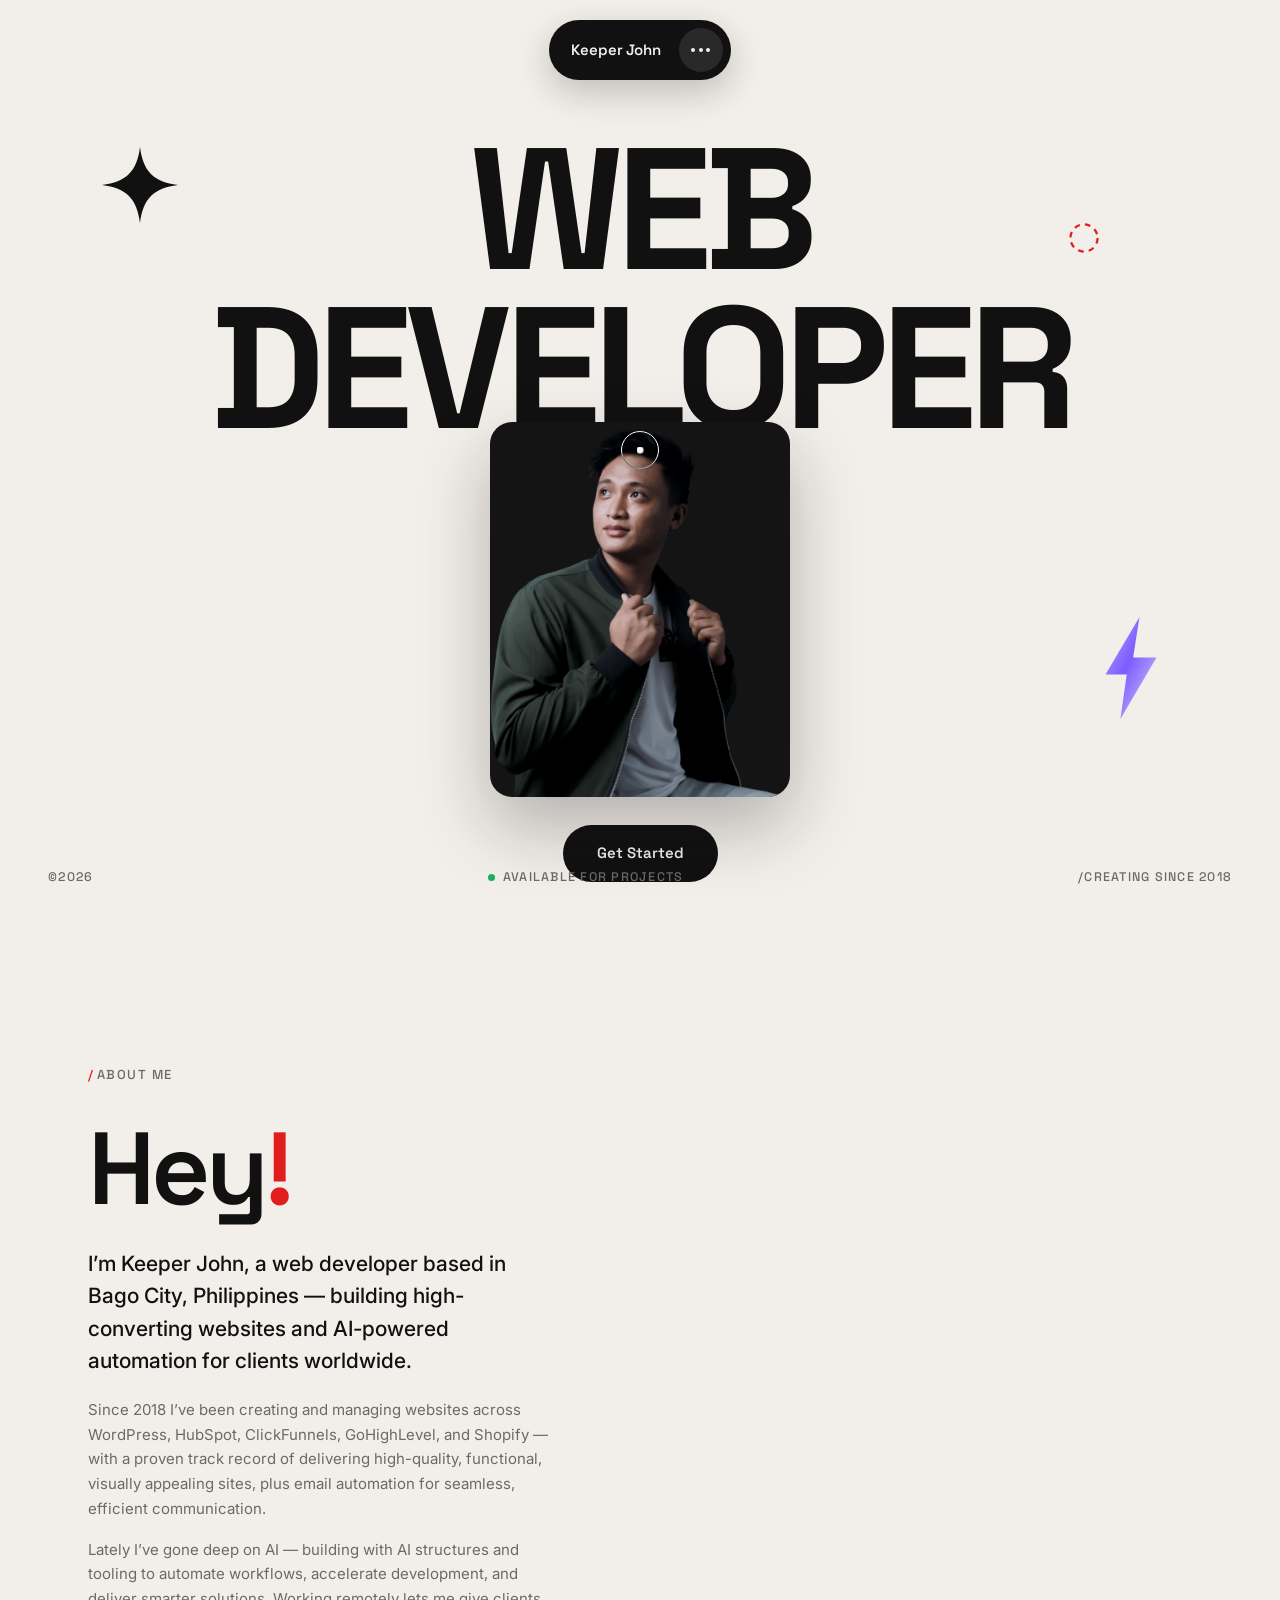
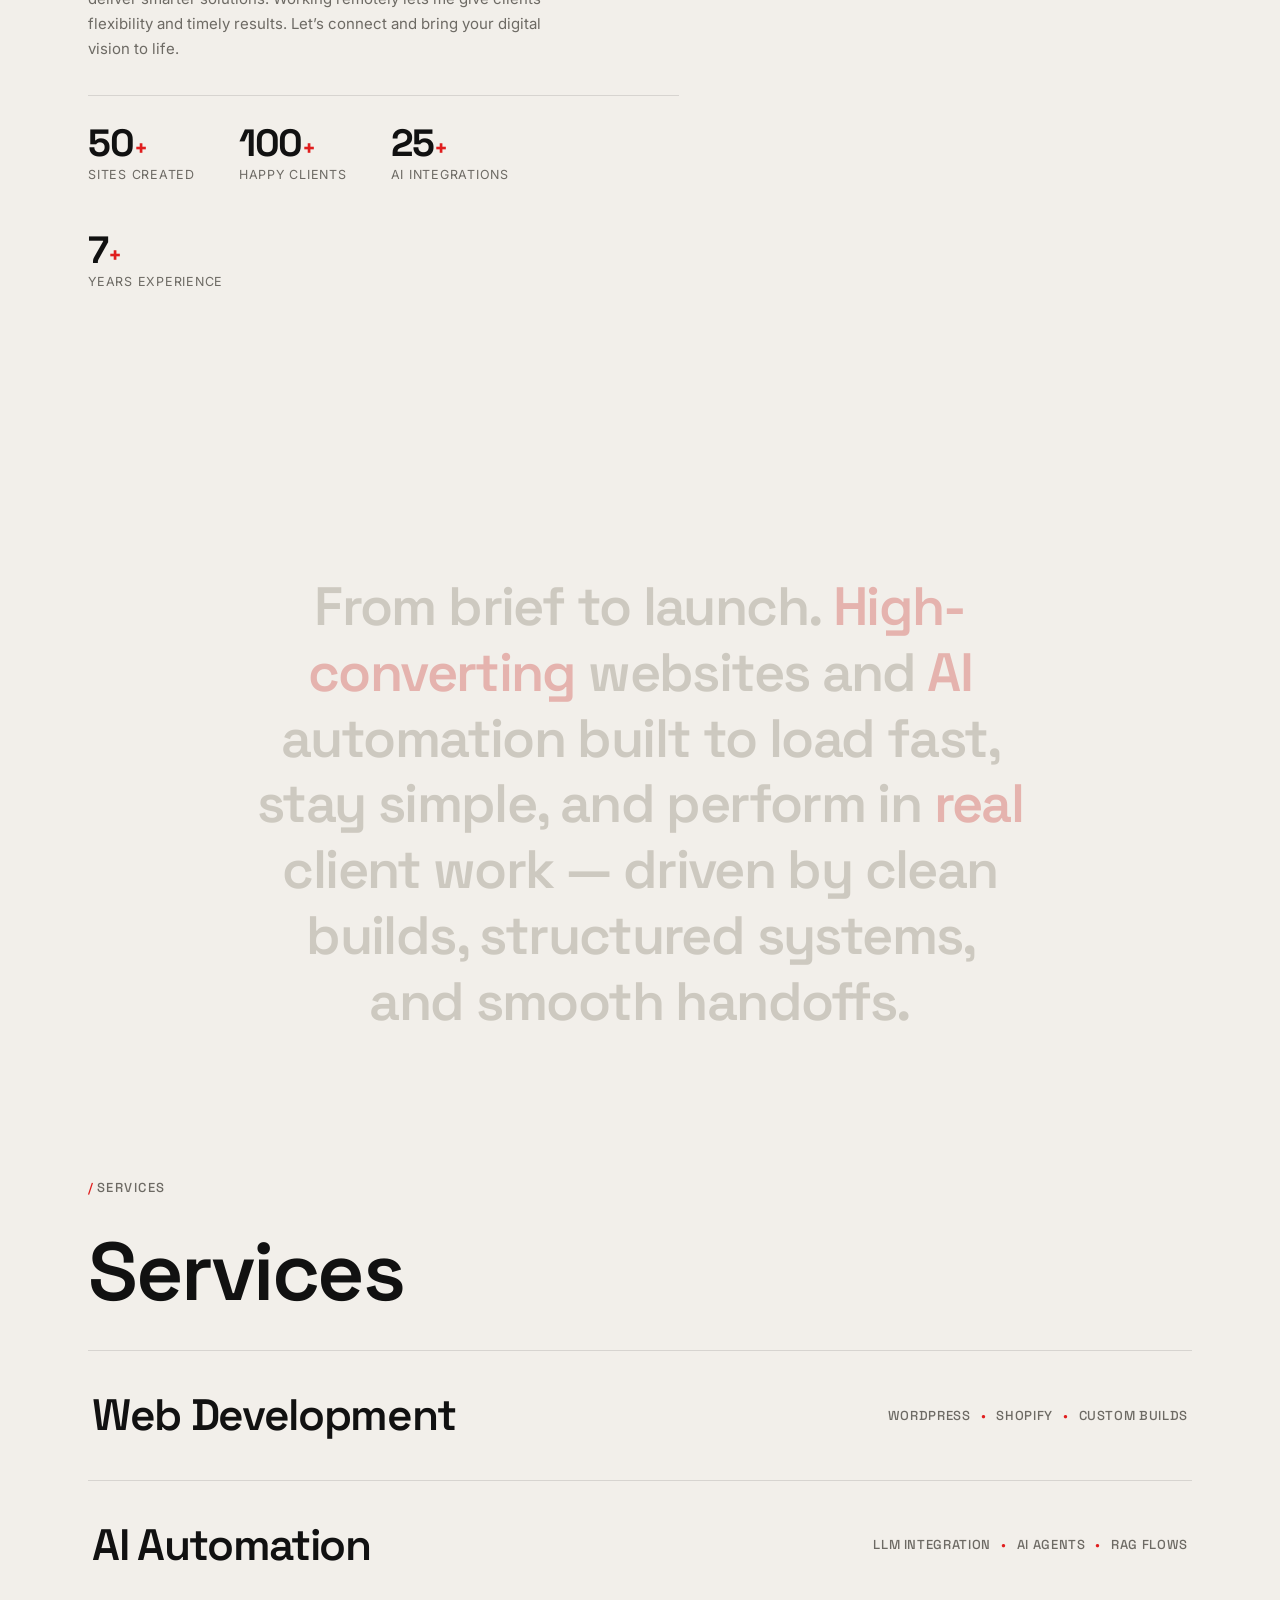
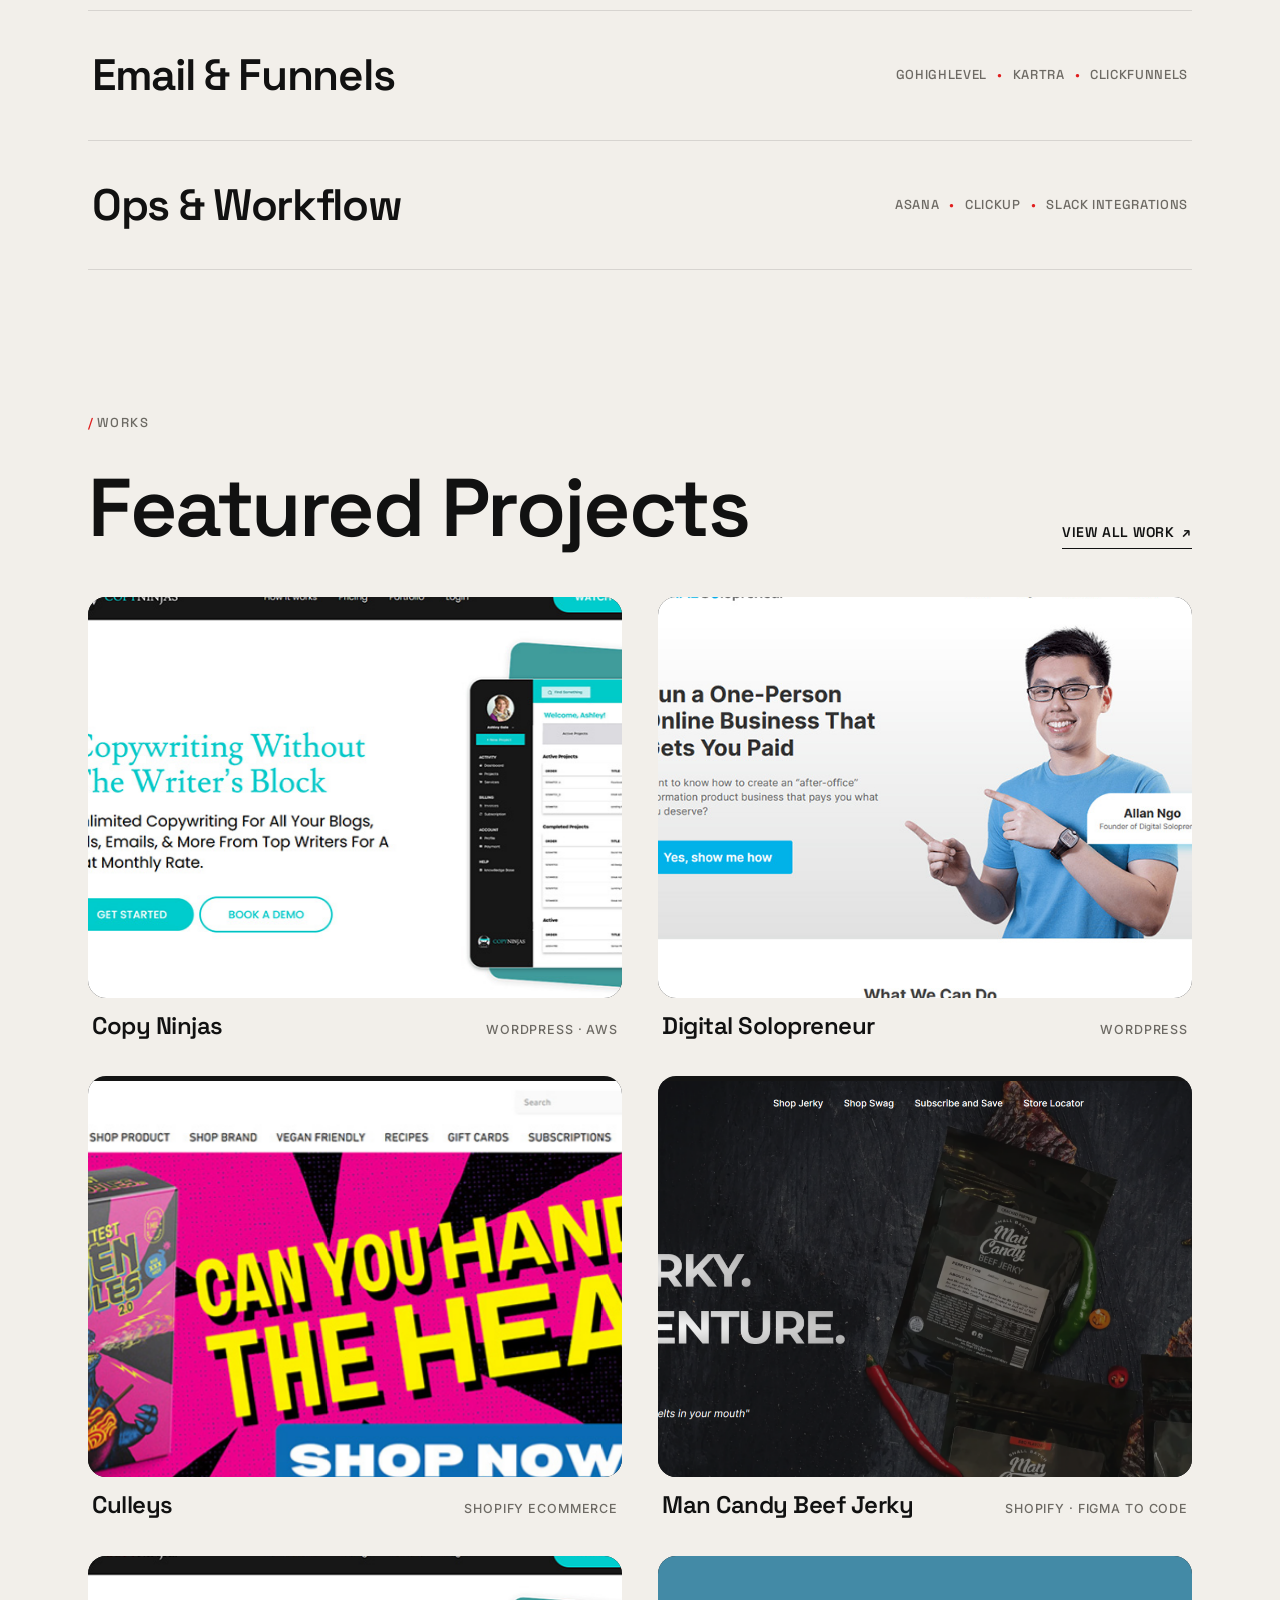
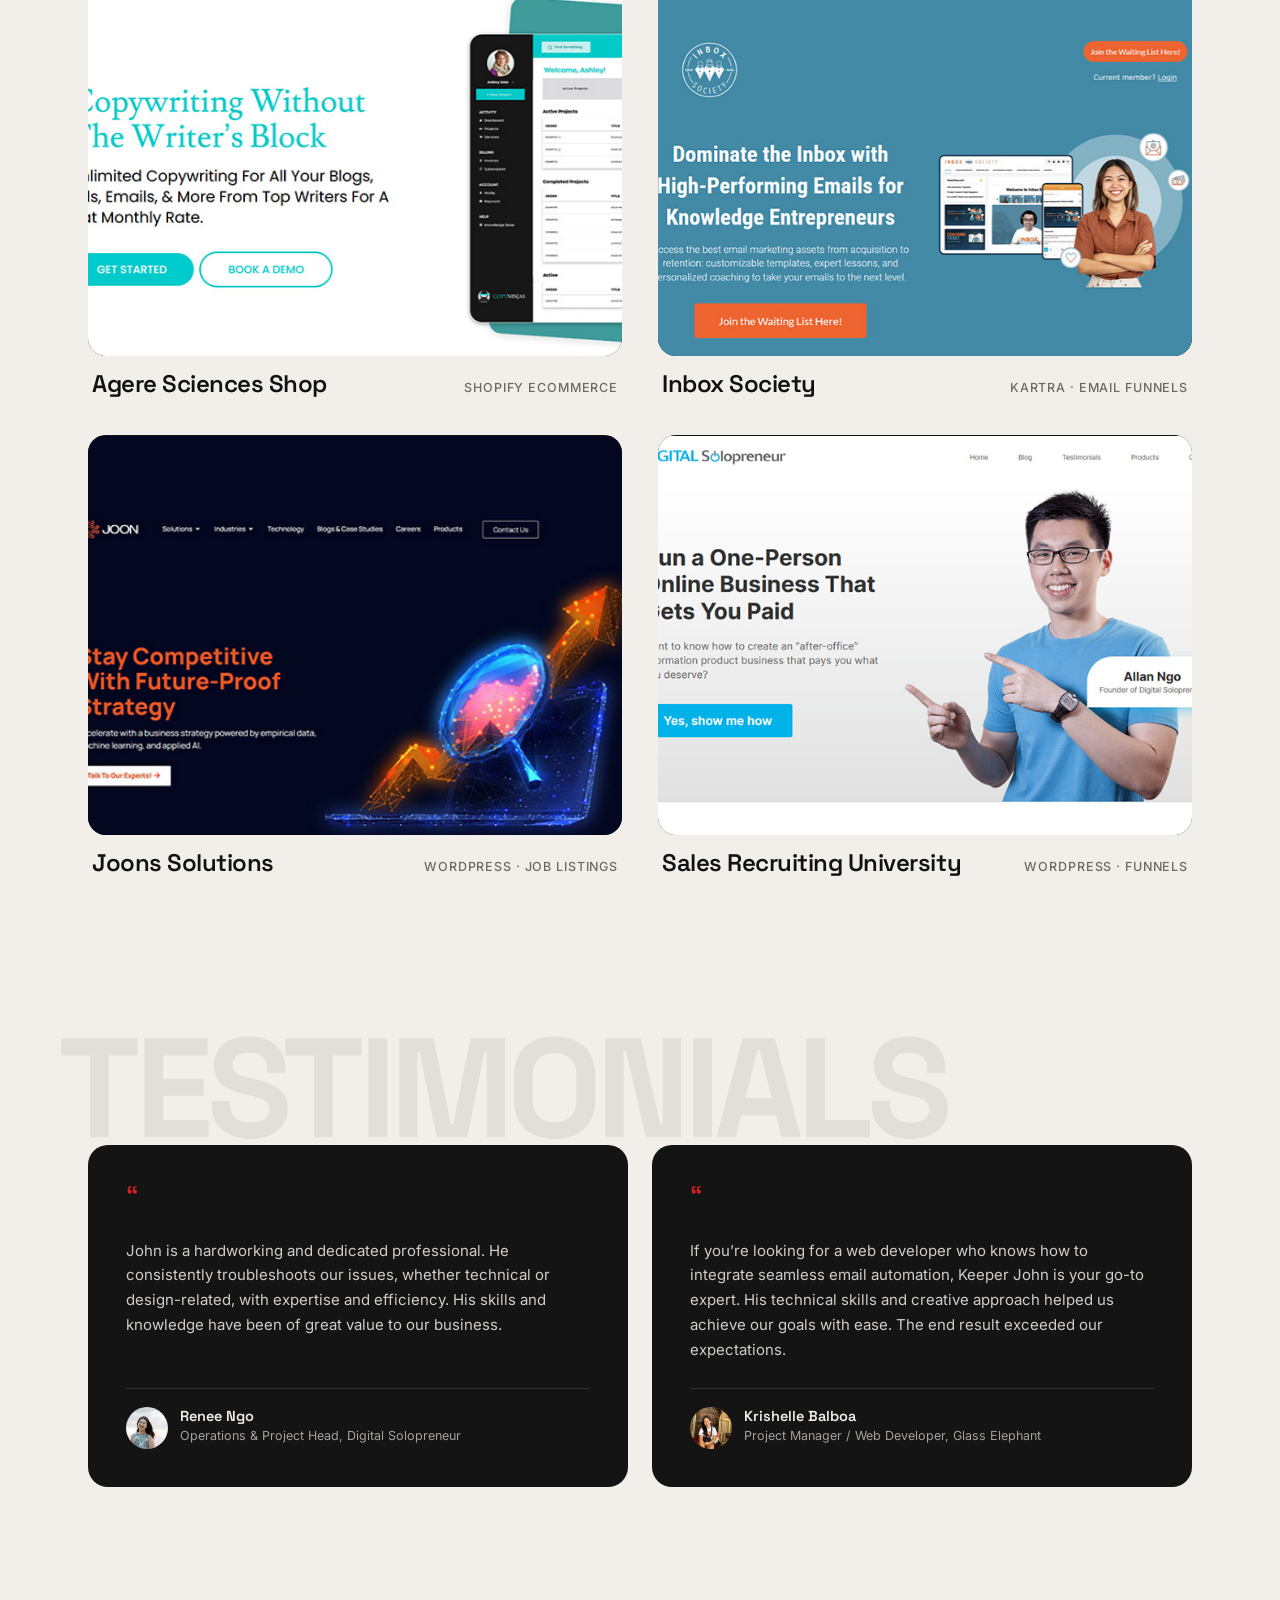
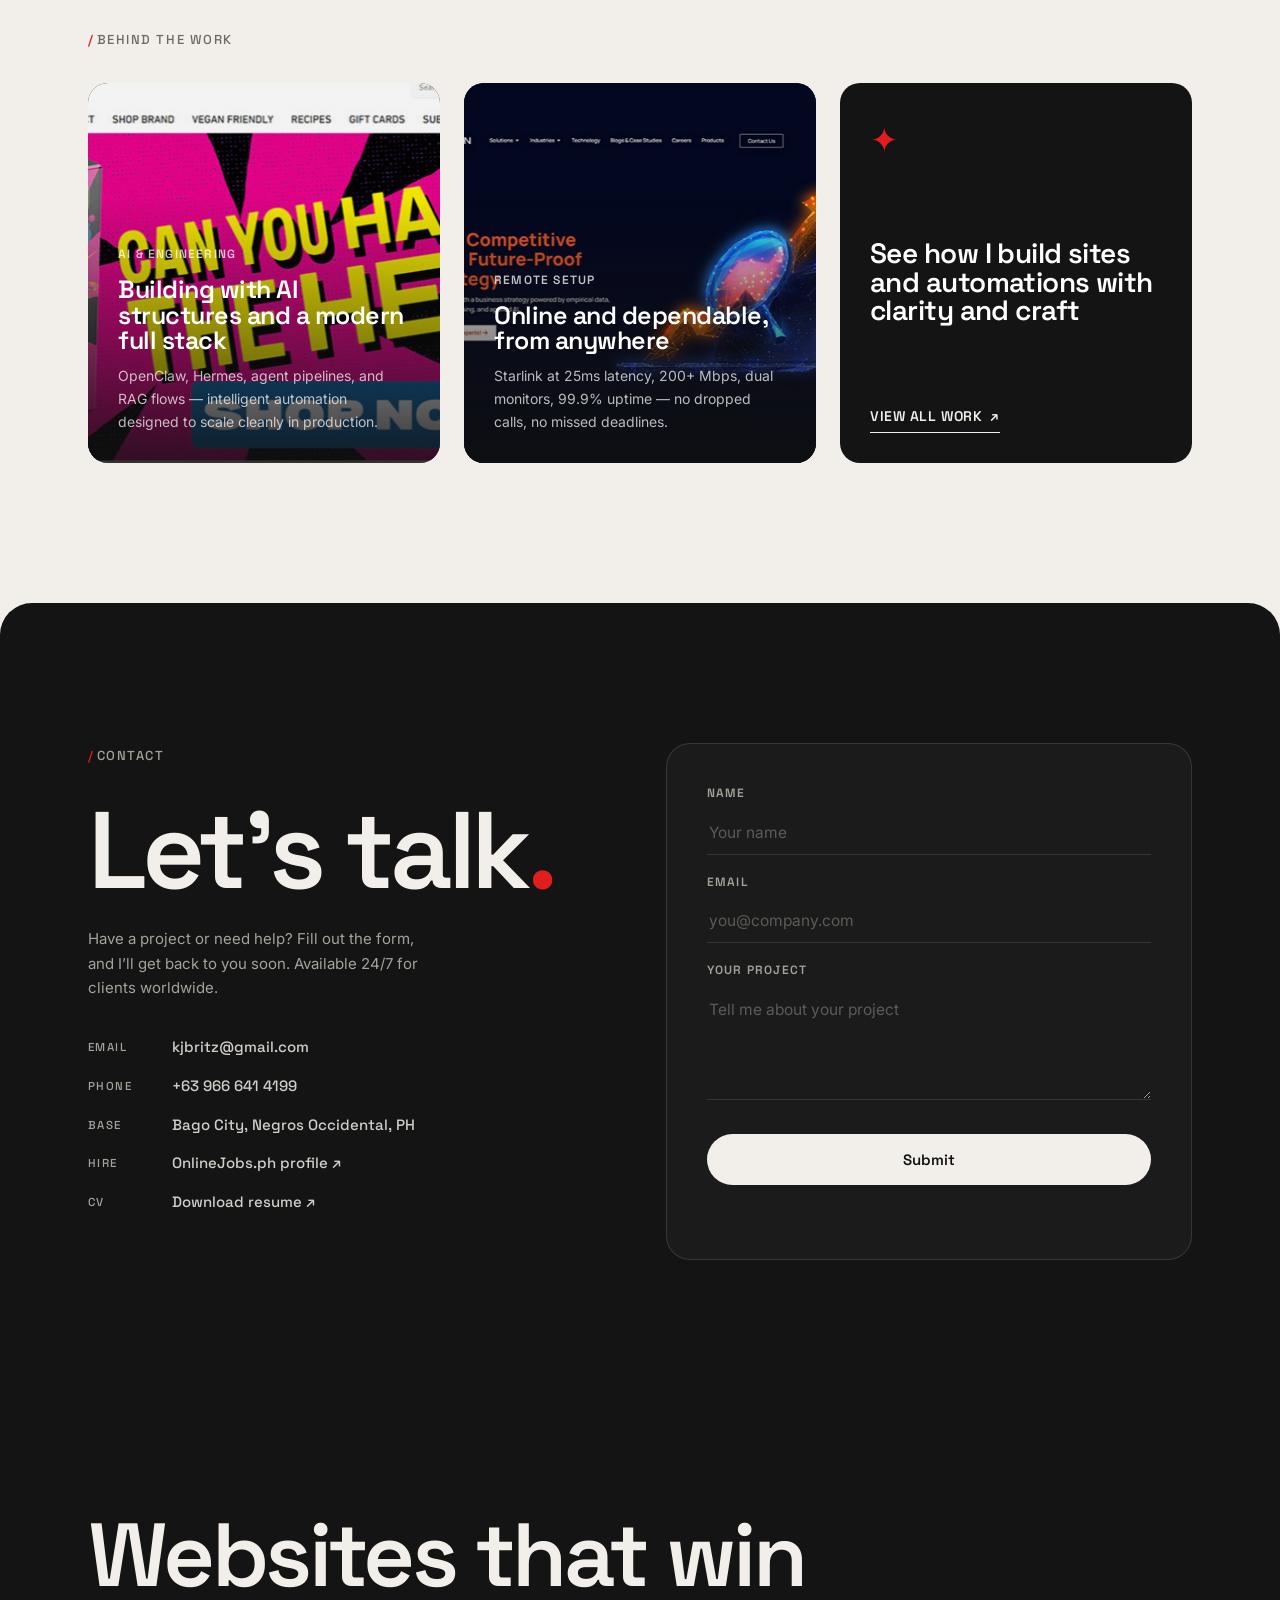
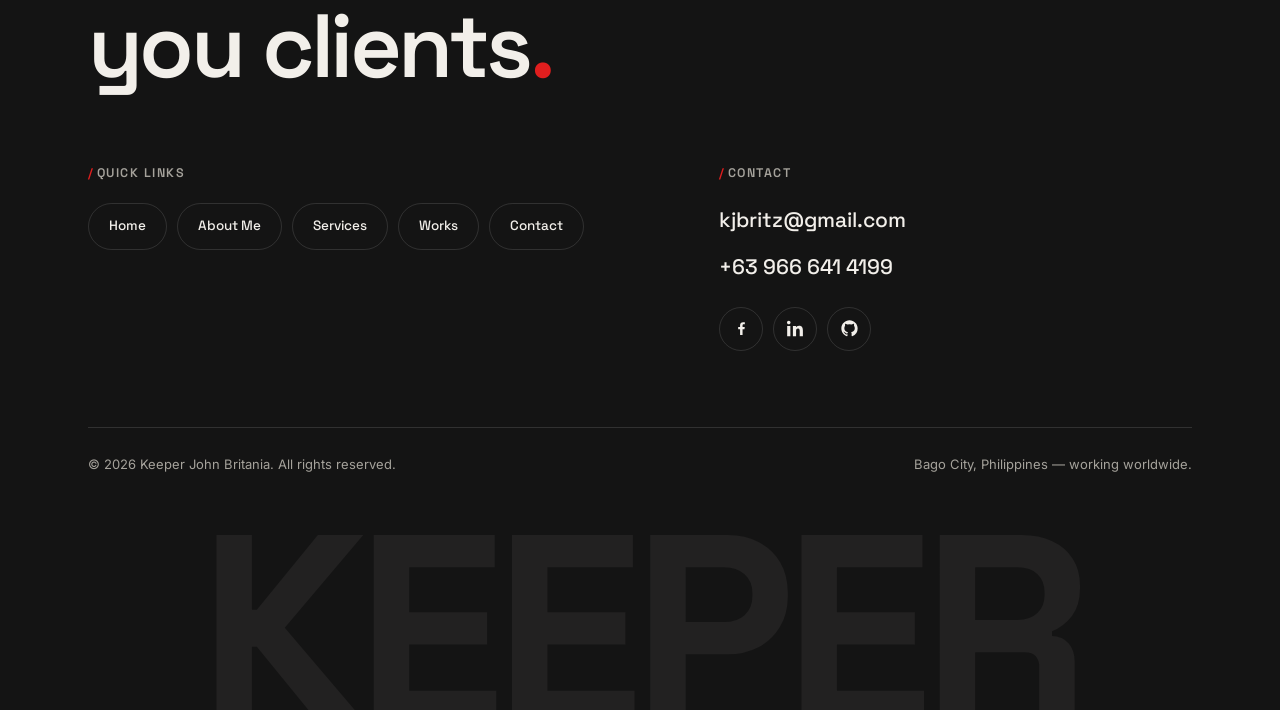
==== commit c7d0c8dc: "Update index.html" ====
--- a/index.html
+++ b/index.html
@@ -279,6 +279,35 @@
   .manifesto .w{color:var(--ink)!important}
   *{transition-duration:.01ms!important}
 }
+
+/* ========== FX LAYER: cursor · morph · previews (fine pointers, desktop) ========== */
+#cursorDot,#cursorRing,#svcPreview,#morphLayer{display:none}
+body.fx{cursor:none}
+body.fx a,body.fx button,body.fx input,body.fx textarea,body.fx .proj-card{cursor:none}
+body.fx #cursorDot{display:block}
+body.fx #cursorRing{display:flex}
+body.fx #svcPreview{display:block}
+#cursorDot{position:fixed;top:0;left:0;width:7px;height:7px;border-radius:50%;background:#fff;z-index:1000;pointer-events:none;mix-blend-mode:difference;will-change:transform}
+#cursorRing{position:fixed;top:0;left:0;width:38px;height:38px;border-radius:50%;border:1.5px solid #fff;z-index:999;pointer-events:none;mix-blend-mode:difference;align-items:center;justify-content:center;background:rgba(255,255,255,0);transition:width .35s var(--ease),height .35s var(--ease),background-color .35s var(--ease),opacity .3s ease;will-change:transform}
+#cursorRing .cl{font-family:var(--font-d);font-size:10.5px;font-weight:700;letter-spacing:.14em;color:#fff;opacity:0;transition:opacity .25s ease;white-space:nowrap}
+#cursorRing.grow{width:58px;height:58px;background:rgba(255,255,255,.14)}
+#cursorRing.view{width:96px;height:96px;background:rgba(255,255,255,.18);backdrop-filter:blur(2px)}
+#cursorRing.view .cl{opacity:1}
+#cursorRing.hide{opacity:0}
+#morphLayer{position:fixed;top:0;left:0;z-index:140;pointer-events:none;overflow:hidden;box-shadow:0 30px 70px rgba(17,17,17,.28);will-change:transform,width,height,border-radius;background:var(--charcoal)}
+#morphLayer img{position:absolute;inset:0;width:100%;height:100%;object-fit:cover}
+#morphLayer .m1{filter:grayscale(28%) contrast(1.06) brightness(.92)}
+#morphLayer .m2{opacity:0;filter:saturate(.85) contrast(1.05)}
+#morphLayer .mtint{position:absolute;inset:0;background:linear-gradient(160deg,rgba(224,30,30,.34),rgba(224,30,30,0) 55%);mix-blend-mode:multiply;opacity:0}
+#svcPreview{position:fixed;top:0;left:0;z-index:450;width:min(270px,26vw);aspect-ratio:4/3;border-radius:16px;overflow:hidden;pointer-events:none;opacity:0;box-shadow:0 30px 70px rgba(17,17,17,.4);transition:opacity .35s var(--ease);will-change:transform}
+#svcPreview img{position:absolute;inset:0;width:100%;height:100%;object-fit:cover;opacity:0;transform:scale(1.12);transition:opacity .35s ease,transform .8s var(--ease)}
+#svcPreview img.on{opacity:1;transform:scale(1)}
+#svcPreview.show{opacity:1}
+body.fx .proj-thumb img,body.fx .th-card .bg img{transition:filter .6s ease;will-change:transform}
+body.fx .hero h1,body.fx .testi-ghost{will-change:transform}
+body.fx .hero-portrait .frame{will-change:transform}
+body.fx .svc-row{cursor:none}
+@media(prefers-reduced-motion:reduce){body.fx{cursor:auto}#cursorDot,#cursorRing,#svcPreview,#morphLayer{display:none!important}}
 </style>
 <script type="application/ld+json">
 {
@@ -323,6 +352,21 @@
 </head>
 <body>
 
+<!-- FX layer -->
+<div id="cursorDot" aria-hidden="true"></div>
+<div id="cursorRing" aria-hidden="true"><span class="cl">VIEW &#8599;</span></div>
+<div id="svcPreview" aria-hidden="true">
+  <img src="assets/imgs/folio-1.jpg" alt="" data-pv="0">
+  <img src="assets/imgs/folio-3.jpg" alt="" data-pv="1">
+  <img src="assets/imgs/folio-5.jpg" alt="" data-pv="2">
+  <img src="assets/imgs/folio-6.jpg" alt="" data-pv="3">
+</div>
+<div id="morphLayer" aria-hidden="true">
+  <img class="m1" src="assets/imgs/person.webp" alt="">
+  <img class="m2" src="assets/imgs/avatar-5.jpg" alt="">
+  <div class="mtint"></div>
+</div>
+
 <!-- ============ 1. STICKY PILL NAV ============ -->
 <div class="navbar">
   <div class="pill" id="pill">
@@ -406,10 +450,10 @@
       <div><span class="label">Services</span><h2>Services</h2></div>
     </div>
     <div class="svc-list">
-      <div class="svc-row rv"><h3>Web Development</h3><div class="svc-tags"><span>WordPress</span><span>Shopify</span><span>Custom Builds</span></div></div>
-      <div class="svc-row rv"><h3>AI Automation</h3><div class="svc-tags"><span>LLM Integration</span><span>AI Agents</span><span>RAG Flows</span></div></div>
-      <div class="svc-row rv"><h3>Email &amp; Funnels</h3><div class="svc-tags"><span>GoHighLevel</span><span>Kartra</span><span>ClickFunnels</span></div></div>
-      <div class="svc-row rv"><h3>Ops &amp; Workflow</h3><div class="svc-tags"><span>Asana</span><span>ClickUp</span><span>Slack Integrations</span></div></div>
+      <div class="svc-row rv" data-pv="0"><h3>Web Development</h3><div class="svc-tags"><span>WordPress</span><span>Shopify</span><span>Custom Builds</span></div></div>
+      <div class="svc-row rv" data-pv="1"><h3>AI Automation</h3><div class="svc-tags"><span>LLM Integration</span><span>AI Agents</span><span>RAG Flows</span></div></div>
+      <div class="svc-row rv" data-pv="2"><h3>Email &amp; Funnels</h3><div class="svc-tags"><span>GoHighLevel</span><span>Kartra</span><span>ClickFunnels</span></div></div>
+      <div class="svc-row rv" data-pv="3"><h3>Ops &amp; Workflow</h3><div class="svc-tags"><span>Asana</span><span>ClickUp</span><span>Slack Integrations</span></div></div>
     </div>
   </div>
 </section>
@@ -720,5 +764,215 @@
 });
 })();
 </script>
+<script>
+/* ================================================================
+   FX ENGINE — custom cursor · hero→about image morph · parallax
+   tilt · magnetic buttons · service image previews
+   Desktop fine-pointer only; respects prefers-reduced-motion.
+   ================================================================ */
+(function(){
+"use strict";
+var reduced = window.matchMedia('(prefers-reduced-motion: reduce)').matches;
+var fine = window.matchMedia('(pointer: fine)').matches;
+if (reduced || !fine || window.innerWidth < 861) return;
+document.body.classList.add('fx');
+
+var vw = window.innerWidth, vh = window.innerHeight;
+var scrollY = window.scrollY;
+function lerp(a,b,n){ return a + (b - a) * n; }
+function clamp(v,a,b){ return Math.max(a, Math.min(b, v)); }
+function ease(t){ return t < .5 ? 2*t*t : 1 - Math.pow(-2*t + 2, 2)/2; }
+
+/* ---------- mouse state ---------- */
+var mx = vw/2, my = vh/2;
+window.addEventListener('mousemove', function(e){ mx = e.clientX; my = e.clientY; }, { passive: true });
+
+/* ---------- custom cursor ---------- */
+var dot = document.getElementById('cursorDot');
+var ring = document.getElementById('cursorRing');
+var dx = mx, dy = my, rx = mx, ry = my;
+document.addEventListener('mouseover', function(e){
+  var t = e.target;
+  ring.classList.remove('view','grow','hide');
+  if (t.closest('.proj-card') || t.closest('.th-card')) ring.classList.add('view');
+  else if (t.closest('.svc-row')) ring.classList.add('hide');
+  else if (t.closest('a,button,input,textarea,label,.p-menu')) ring.classList.add('grow');
+});
+document.addEventListener('mouseleave', function(){ dot.style.opacity = 0; ring.style.opacity = 0; });
+document.addEventListener('mouseenter', function(){ dot.style.opacity = 1; ring.style.opacity = ''; });
+
+/* ---------- magnetic elements ---------- */
+document.querySelectorAll('.btn,.p-menu,.link-arrow').forEach(function(el){
+  el.addEventListener('mousemove', function(e){
+    var r = el.getBoundingClientRect();
+    var ox = (e.clientX - r.left - r.width/2) * .3;
+    var oy = (e.clientY - r.top - r.height/2) * .3;
+    el.style.transform = 'translate(' + ox.toFixed(1) + 'px,' + oy.toFixed(1) + 'px)';
+  });
+  el.addEventListener('mouseleave', function(){ el.style.transform = ''; });
+});
+
+/* ---------- hero portrait 3D tilt ---------- */
+var heroPortrait = document.querySelector('.hero-portrait');
+var heroFrame = document.querySelector('.hero-portrait .frame');
+if (heroPortrait && heroFrame){
+  heroFrame.style.transition = 'transform .25s ease-out';
+  heroPortrait.addEventListener('mousemove', function(e){
+    var r = heroFrame.getBoundingClientRect();
+    var px = (e.clientX - r.left) / r.width - .5;
+    var py = (e.clientY - r.top) / r.height - .5;
+    heroFrame.style.transform = 'perspective(750px) rotateX(' + (-py*9).toFixed(2) + 'deg) rotateY(' + (px*9).toFixed(2) + 'deg)';
+  });
+  heroPortrait.addEventListener('mouseleave', function(){ heroFrame.style.transform = ''; });
+}
+
+/* ---------- parallax + hover zoom (JS-driven, no CSS fights) ---------- */
+var pxItems = [];
+document.querySelectorAll('.proj-thumb').forEach(function(box){
+  var img = box.querySelector('img');
+  var card = box.closest('.proj-card');
+  var it = { box: box, img: img, s: 1.14, target: 1.14, base: 1.14, hover: 1.24, amt: -0.07 };
+  card.addEventListener('mouseenter', function(){ it.target = it.hover; });
+  card.addEventListener('mouseleave', function(){ it.target = it.base; });
+  pxItems.push(it);
+});
+document.querySelectorAll('.th-card .bg').forEach(function(box){
+  var img = box.querySelector('img');
+  var card = box.closest('.th-card');
+  var it = { box: box, img: img, s: 1.1, target: 1.1, base: 1.1, hover: 1.18, amt: -0.05 };
+  card.addEventListener('mouseenter', function(){ it.target = it.hover; });
+  card.addEventListener('mouseleave', function(){ it.target = it.base; });
+  pxItems.push(it);
+});
+
+/* ---------- service row cursor-following previews ---------- */
+var svcPrev = document.getElementById('svcPreview');
+var svcImgs = svcPrev ? svcPrev.querySelectorAll('img') : [];
+var svcActive = -1, spx = mx, spy = my;
+document.querySelectorAll('.svc-row[data-pv]').forEach(function(row){
+  var idx = parseInt(row.getAttribute('data-pv'), 10);
+  row.addEventListener('mouseenter', function(){
+    svcActive = idx;
+    svcImgs.forEach(function(im){ im.classList.toggle('on', parseInt(im.getAttribute('data-pv'),10) === idx); });
+    svcPrev.classList.add('show');
+  });
+  row.addEventListener('mouseleave', function(){
+    svcActive = -1;
+    svcPrev.classList.remove('show');
+  });
+});
+
+/* ---------- scroll-linked type motion ---------- */
+var heroH1 = document.querySelector('.hero h1');
+var ghost = document.querySelector('.testi-ghost');
+
+/* ---------- HERO → ABOUT shared-element morph ---------- */
+var morph = document.getElementById('morphLayer');
+var m2 = morph ? morph.querySelector('.m2') : null;
+var mtint = morph ? morph.querySelector('.mtint') : null;
+var aboutPhoto = document.querySelector('.about-photo');
+var aboutCard = document.querySelector('.about-photo .card');
+var mStart = null, mEnd = null, mS0 = 0, mS1 = 1, morphOK = false, morphState = '';
+
+function docRect(el, resetTransform){
+  var pT, pTr;
+  if (resetTransform){ pT = el.style.transform; pTr = el.style.transition; el.style.transition = 'none'; el.style.transform = 'none'; void el.offsetWidth; }
+  var r = el.getBoundingClientRect();
+  var out = { x: r.left, y: r.top + window.scrollY, w: r.width, h: r.height };
+  if (resetTransform){ el.style.transform = pT; el.style.transition = pTr; }
+  return out;
+}
+function measureMorph(){
+  if (!heroFrame || !aboutCard || !morph) return;
+  mStart = docRect(heroFrame, true);
+  mEnd = docRect(aboutCard, true);
+  mS0 = mStart.y - (vh - mStart.h) / 2;
+  mS1 = mEnd.y - (vh - mEnd.h) / 2;
+  morphOK = (mS1 - mS0) > 120;
+}
+if (heroFrame && aboutCard && morph){
+  aboutPhoto.classList.remove('rv','rd1');
+  aboutPhoto.classList.add('vis');
+  window.addEventListener('load', function(){ setTimeout(measureMorph, 1600); });
+  setTimeout(measureMorph, 2000);
+  measureMorph();
+}
+function setMorphState(s){
+  if (morphState === s) return;
+  morphState = s;
+  if (s === 'pre'){ morph.style.display = 'none'; heroPortrait.style.visibility = ''; aboutPhoto.style.visibility = 'hidden'; }
+  else if (s === 'post'){ morph.style.display = 'none'; heroPortrait.style.visibility = 'hidden'; aboutPhoto.style.visibility = ''; }
+  else { morph.style.display = 'block'; heroPortrait.style.visibility = 'hidden'; aboutPhoto.style.visibility = 'hidden'; }
+}
+function morphTick(){
+  if (!morphOK) return;
+  var p = (scrollY - mS0) / (mS1 - mS0);
+  if (p <= 0){ setMorphState('pre'); return; }
+  if (p >= 1){ setMorphState('post'); return; }
+  setMorphState('mid');
+  var x = lerp(mStart.x, mEnd.x, p);
+  var y = lerp(mStart.y, mEnd.y, p) - scrollY;
+  var w = lerp(mStart.w, mEnd.w, p);
+  var h = lerp(mStart.h, mEnd.h, p);
+  morph.style.width = w + 'px';
+  morph.style.height = h + 'px';
+  morph.style.borderRadius = lerp(22, 20, p) + 'px';
+  morph.style.transform = 'translate3d(' + x + 'px,' + y + 'px,0) rotate(' + (p * 3.5) + 'deg)';
+  m2.style.opacity = clamp((p - .3) / .4, 0, 1);
+  mtint.style.opacity = ease(p);
+}
+
+/* ---------- master rAF loop ---------- */
+function loop(){
+  scrollY = window.scrollY;
+
+  /* cursor lerp */
+  dx = lerp(dx, mx, .55); dy = lerp(dy, my, .55);
+  rx = lerp(rx, mx, .16); ry = lerp(ry, my, .16);
+  dot.style.transform = 'translate3d(' + (dx - 3.5) + 'px,' + (dy - 3.5) + 'px,0)';
+  var rHalf = ring.offsetWidth / 2;
+  ring.style.transform = 'translate3d(' + (rx - rHalf) + 'px,' + (ry - rHalf) + 'px,0)';
+
+  /* parallax + zoom */
+  for (var i = 0; i < pxItems.length; i++){
+    var it = pxItems[i];
+    var r = it.box.getBoundingClientRect();
+    if (r.bottom > -120 && r.top < vh + 120){
+      var py = (r.top + r.height/2 - vh/2) * it.amt;
+      it.s = lerp(it.s, it.target, .09);
+      it.img.style.transform = 'translate3d(0,' + py.toFixed(1) + 'px,0) scale(' + it.s.toFixed(4) + ')';
+    }
+  }
+
+  /* service preview follow + velocity tilt */
+  if (svcPrev){
+    var pvx = spx;
+    spx = lerp(spx, mx, .13); spy = lerp(spy, my, .13);
+    var rot = clamp((spx - pvx) * 1.6, -12, 12);
+    svcPrev.style.transform = 'translate3d(' + (spx + 30) + 'px,' + (spy - svcPrev.offsetHeight/2) + 'px,0) rotate(' + rot.toFixed(2) + 'deg)';
+  }
+
+  /* hero headline drift + ghost heading slide */
+  if (heroH1 && scrollY < vh * 1.3){
+    heroH1.style.transform = 'translate3d(0,' + (scrollY * .22).toFixed(1) + 'px,0)';
+  }
+  if (ghost){
+    var gr = ghost.getBoundingClientRect();
+    if (gr.top < vh + 100 && gr.bottom > -100){
+      ghost.style.transform = 'translate3d(' + ((gr.top - vh * .7) * .14).toFixed(1) + 'px,0,0)';
+    }
+  }
+
+  morphTick();
+  requestAnimationFrame(loop);
+}
+requestAnimationFrame(loop);
+
+window.addEventListener('resize', function(){
+  vw = window.innerWidth; vh = window.innerHeight;
+  measureMorph();
+});
+})();
+</script>
 </body>
 </html>
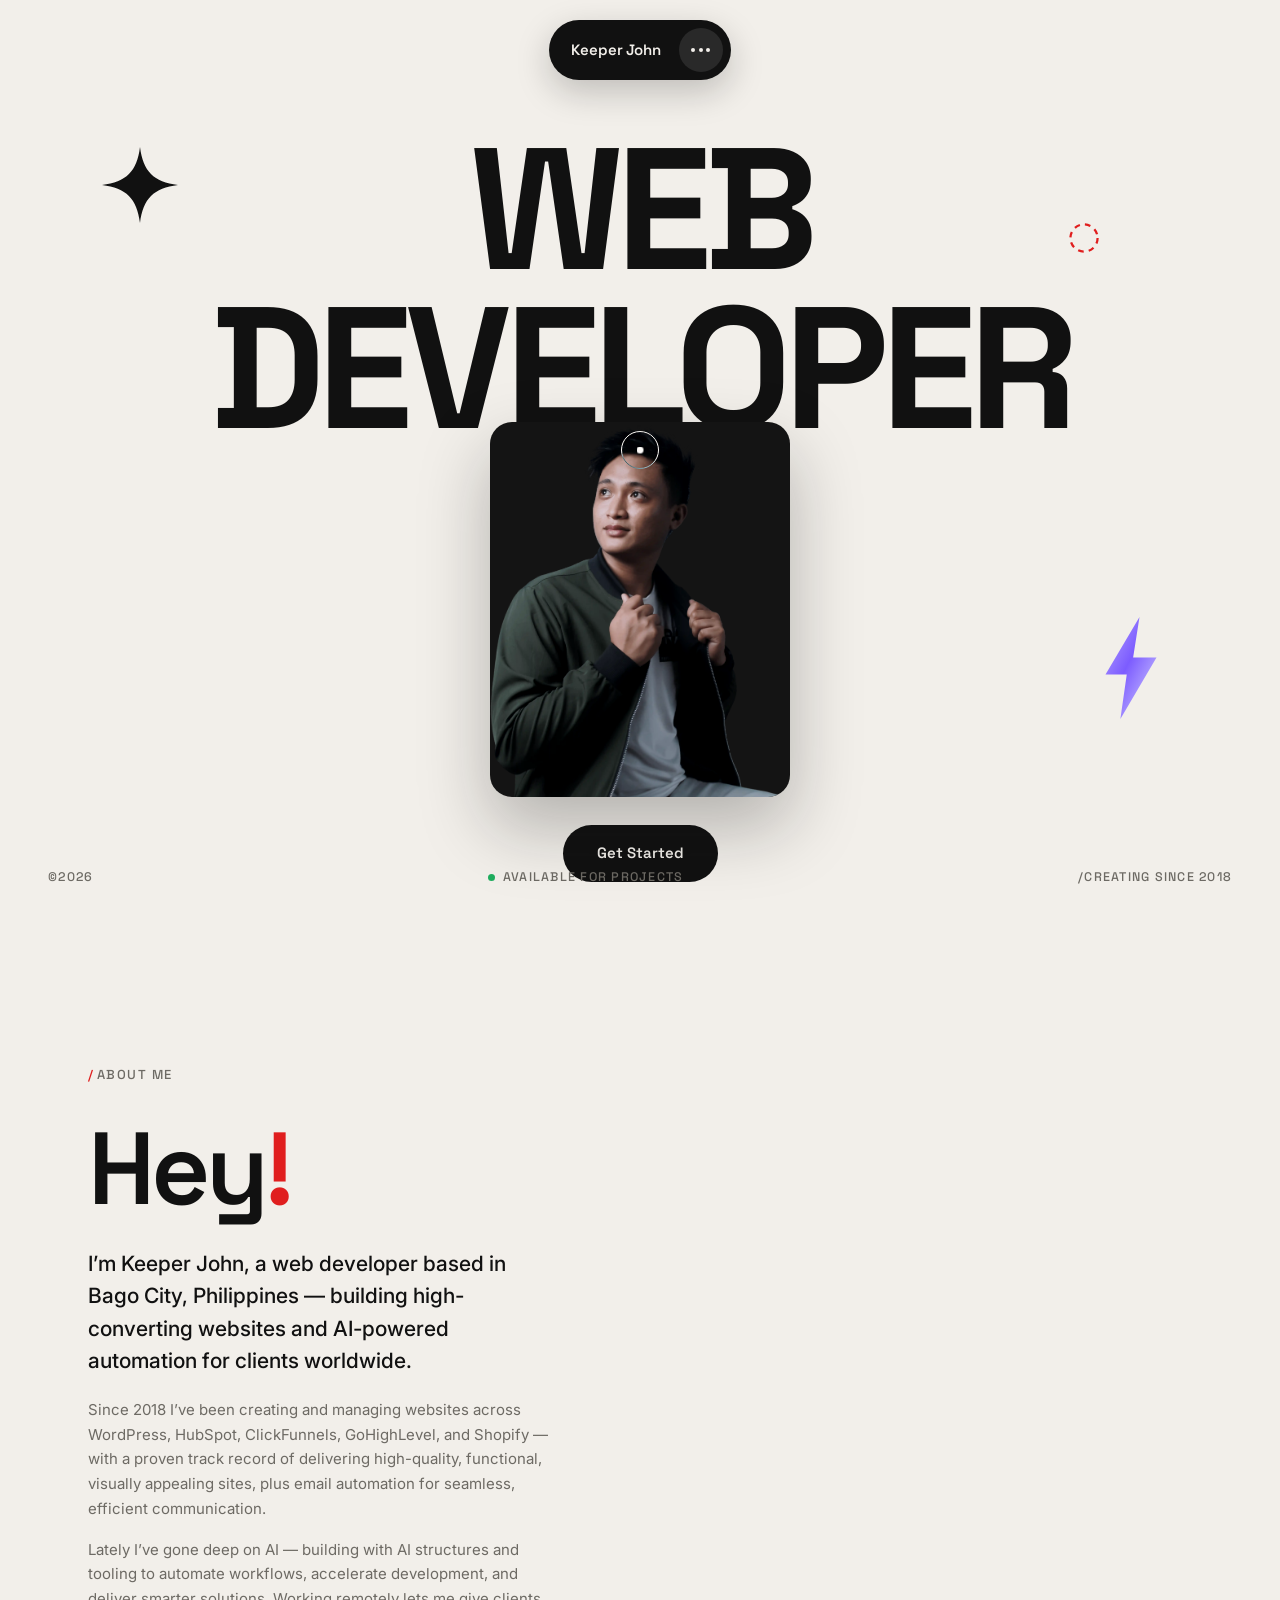
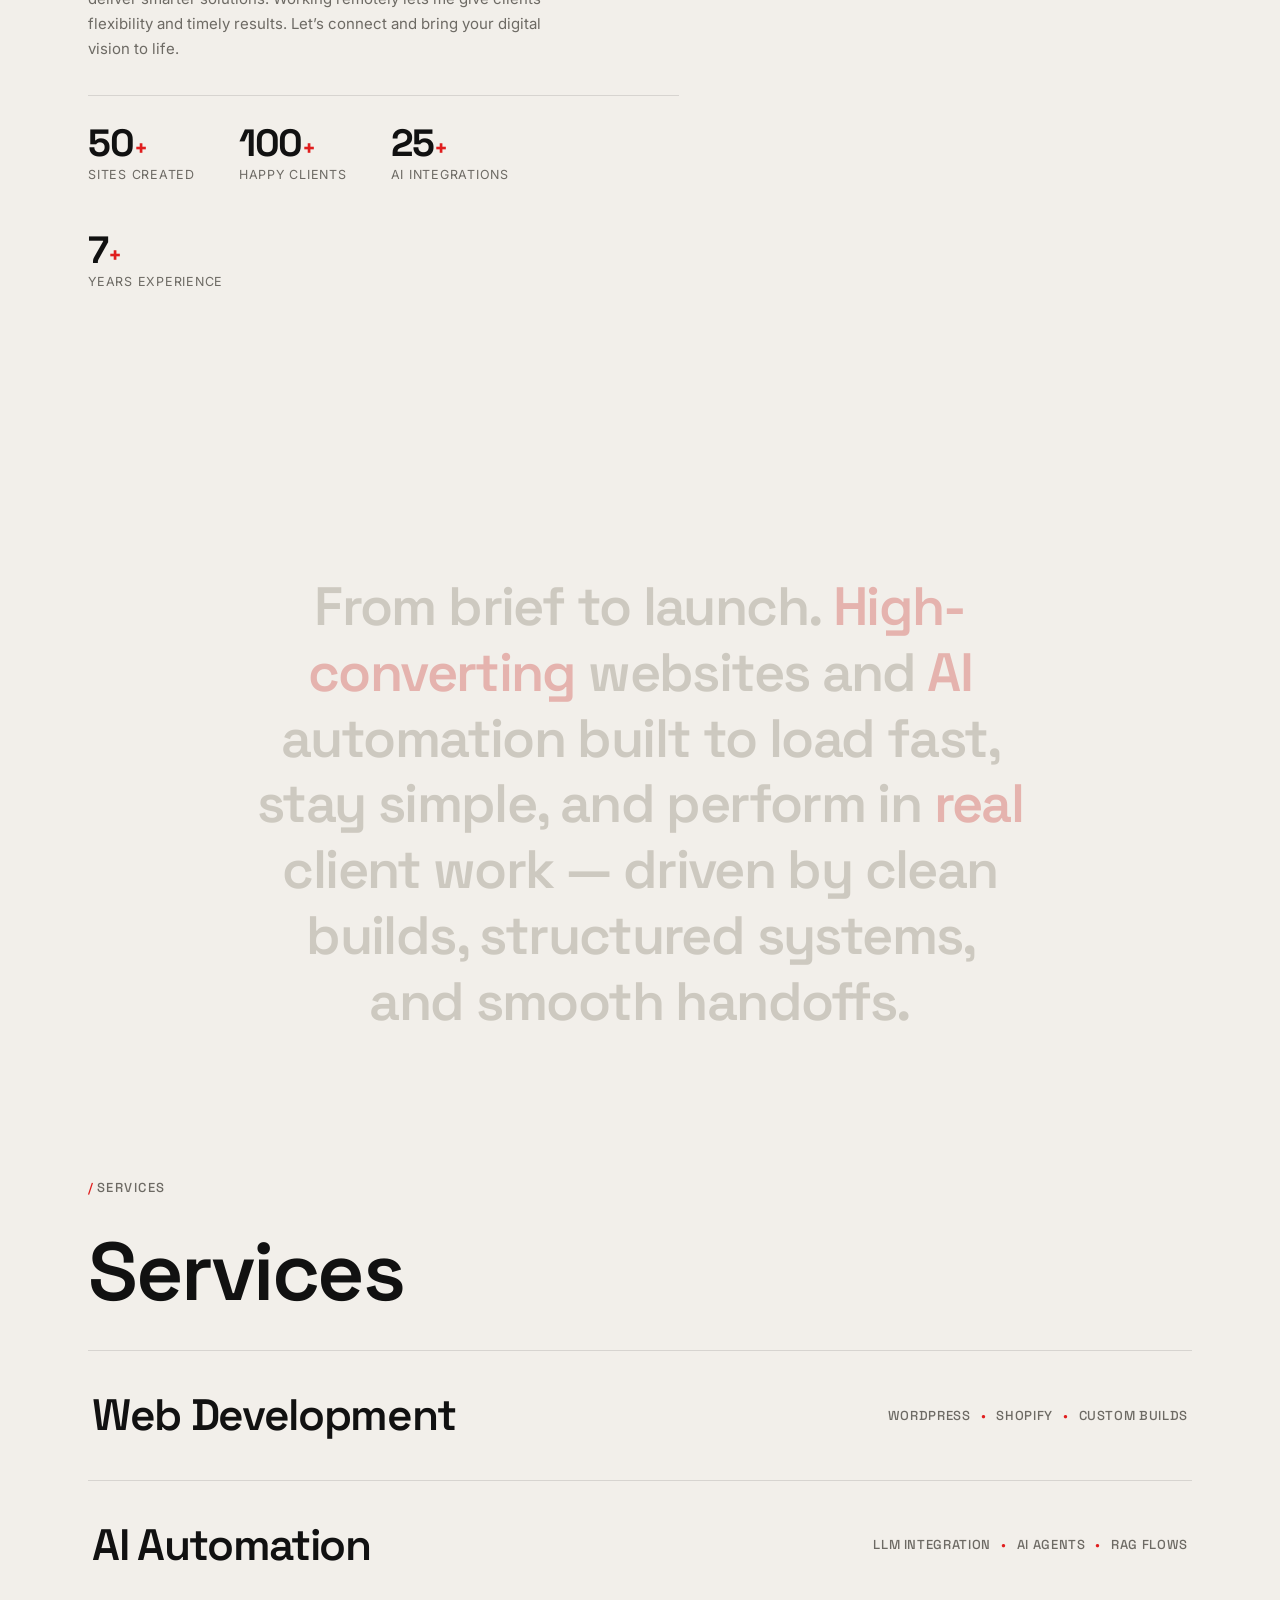
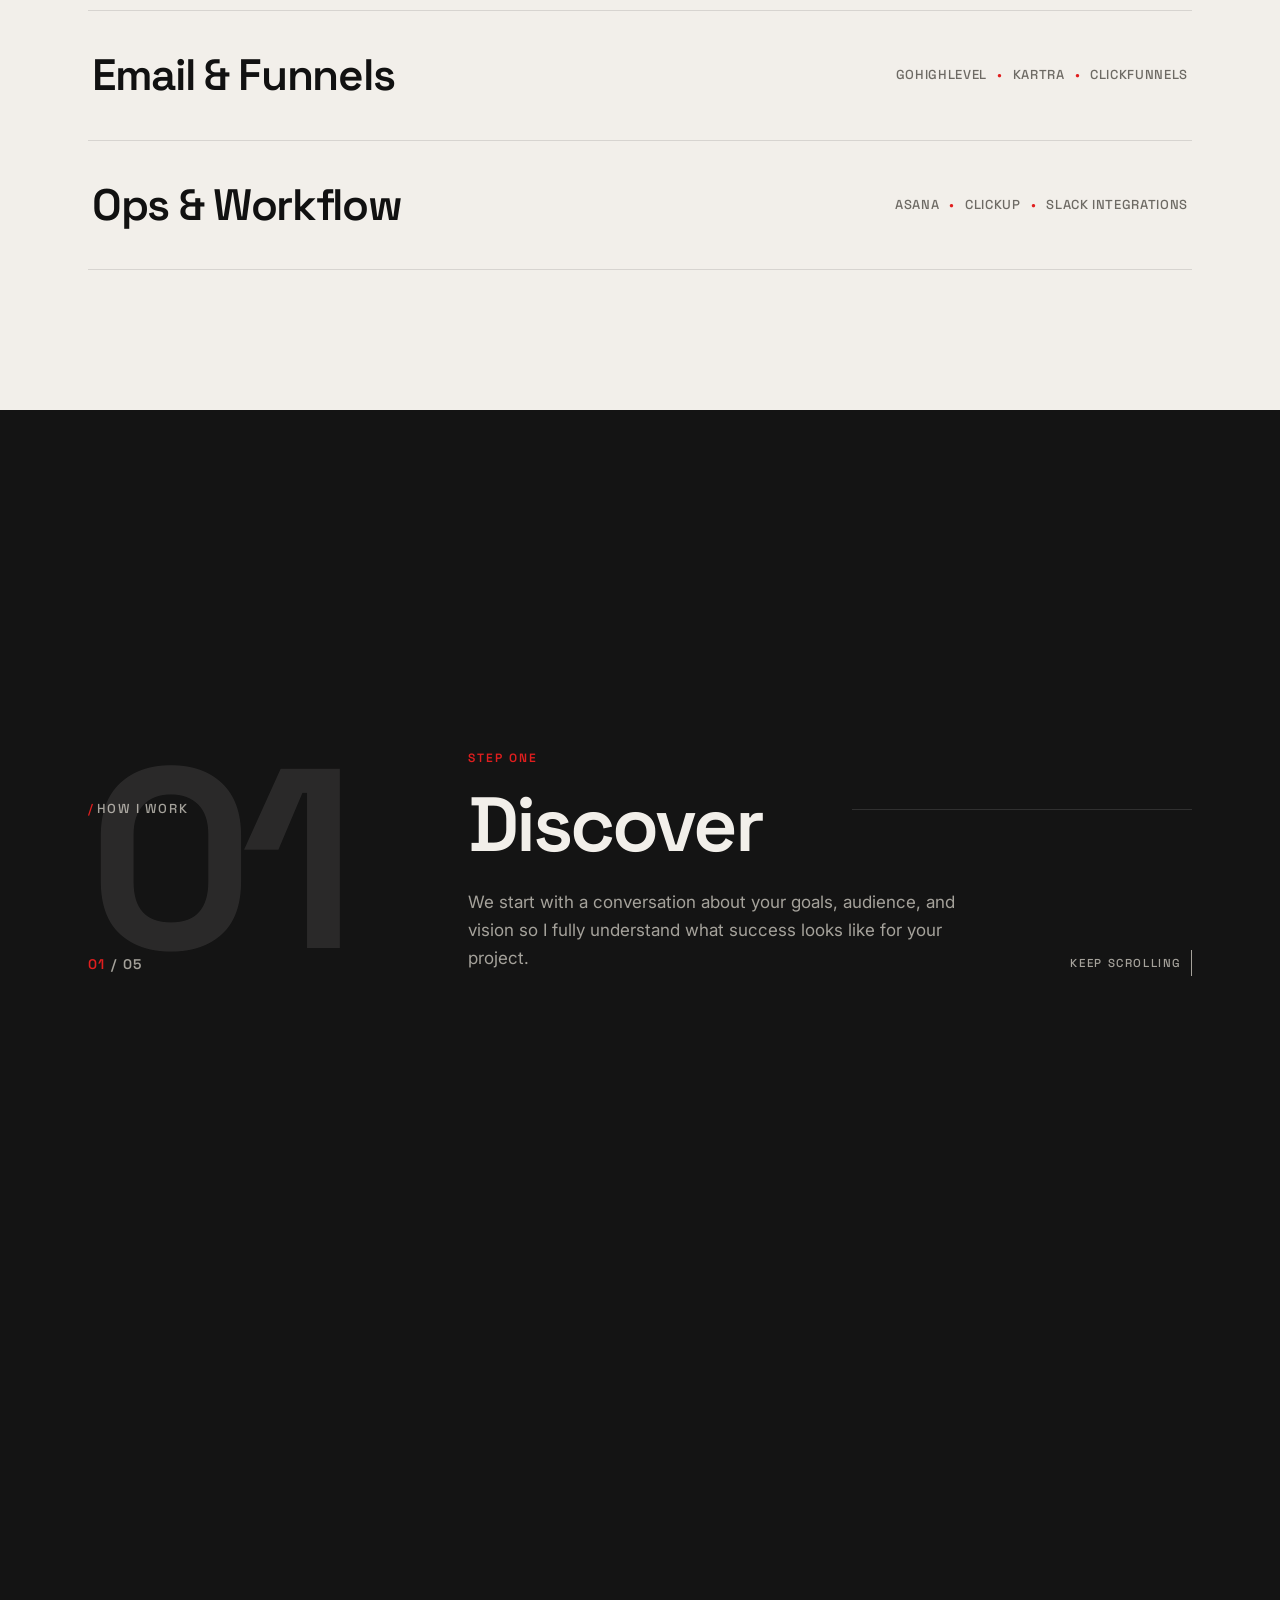
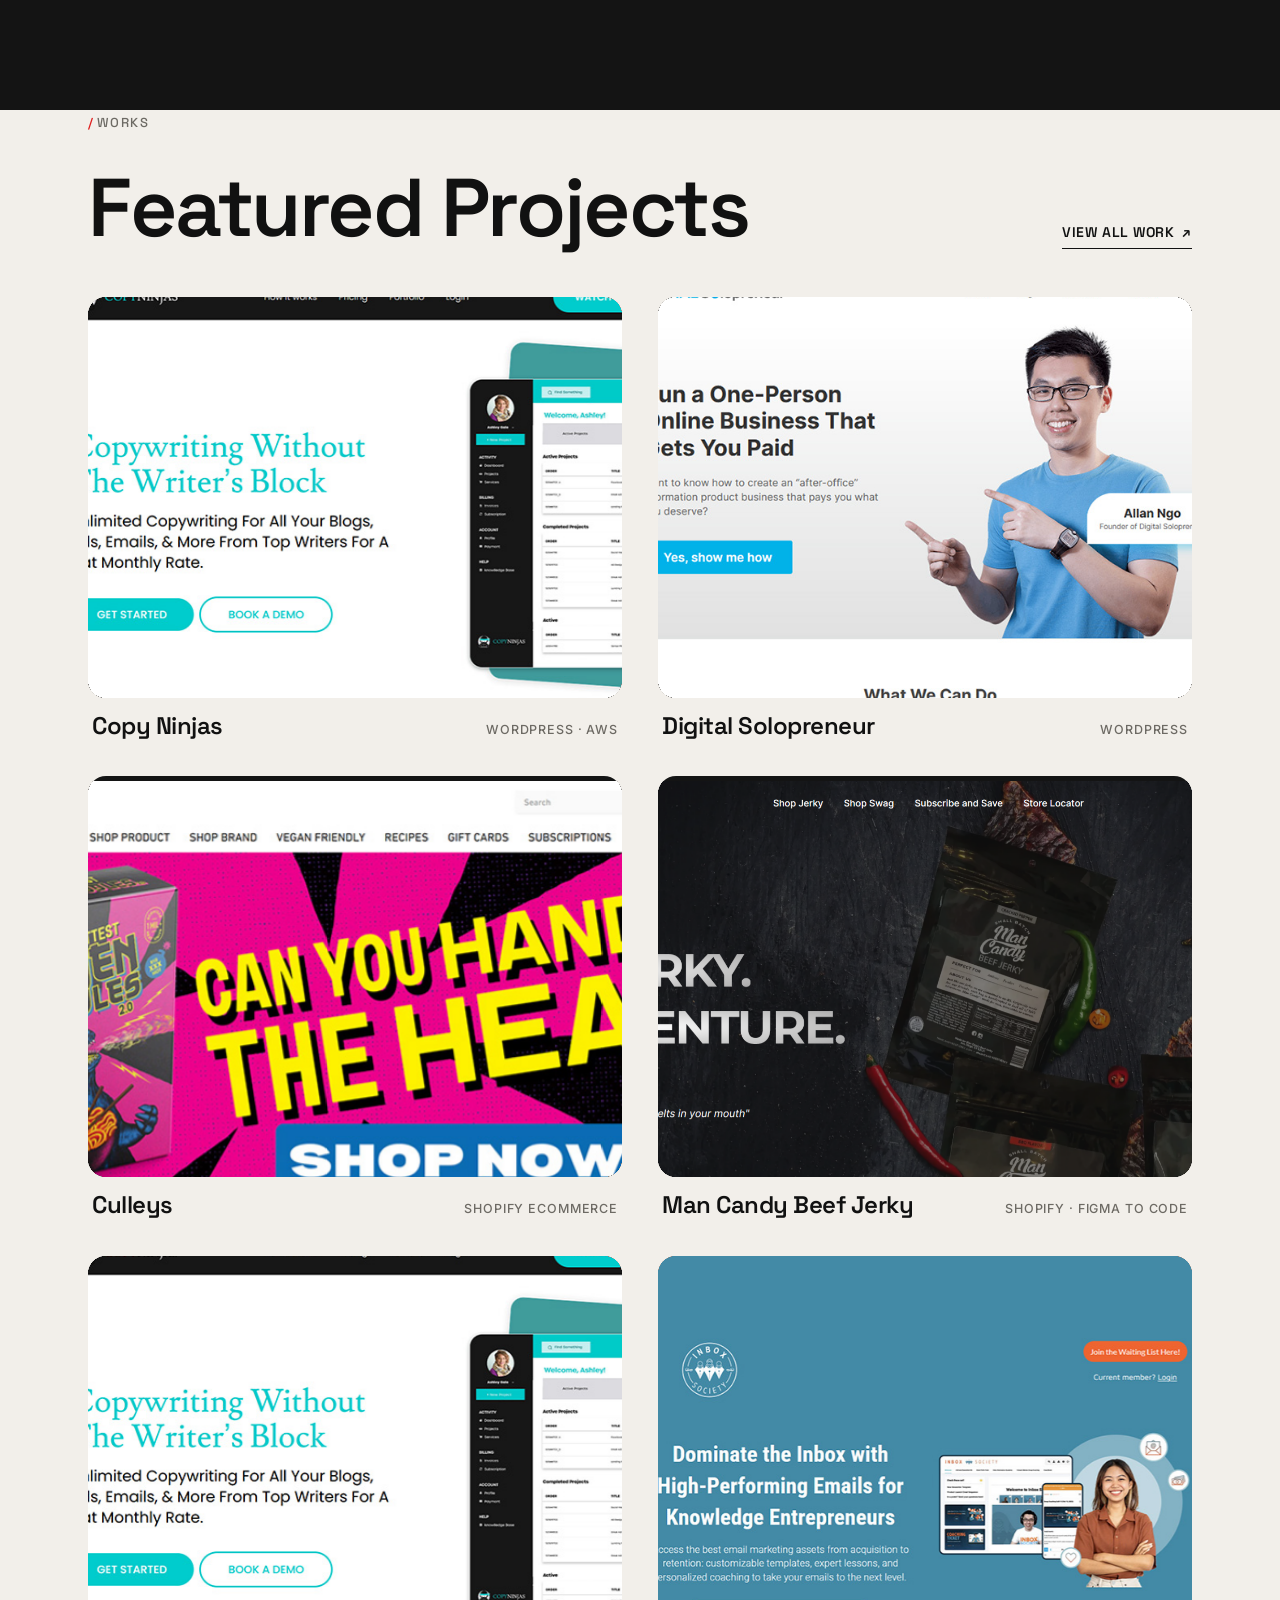
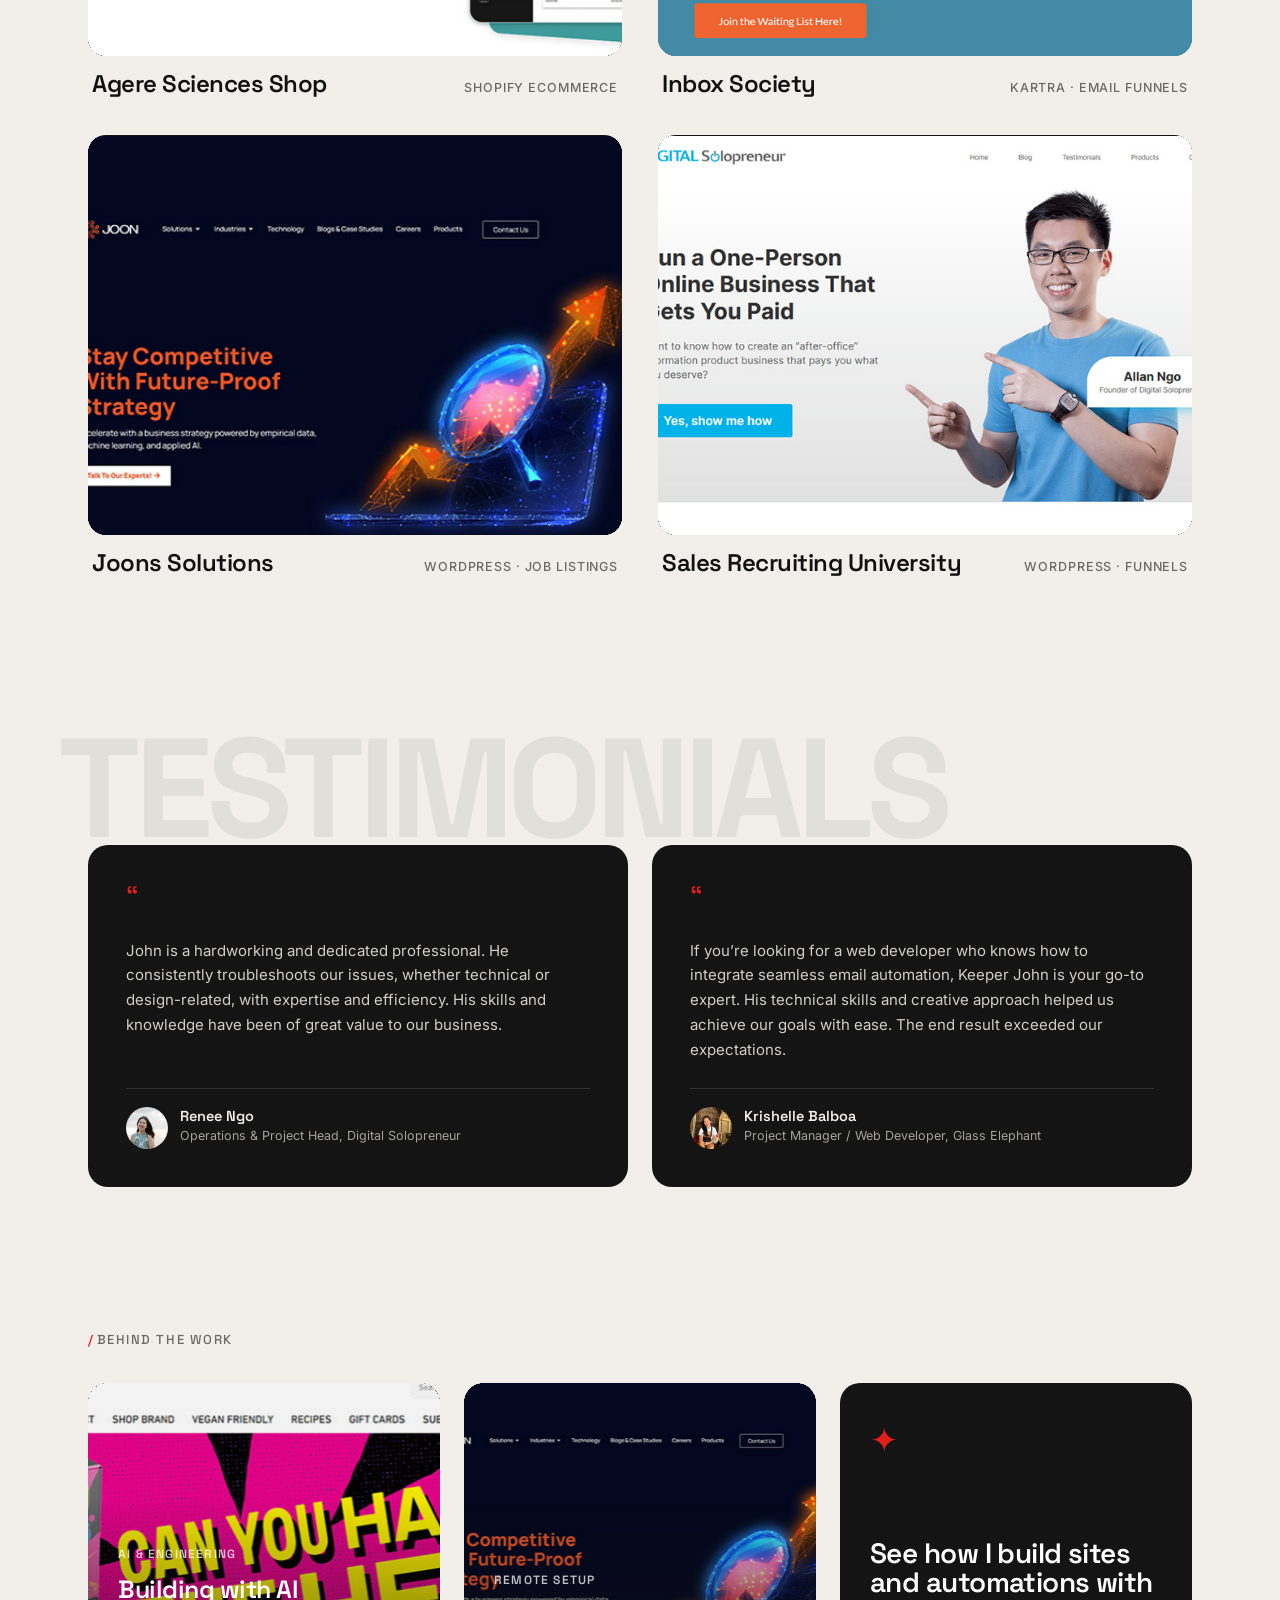
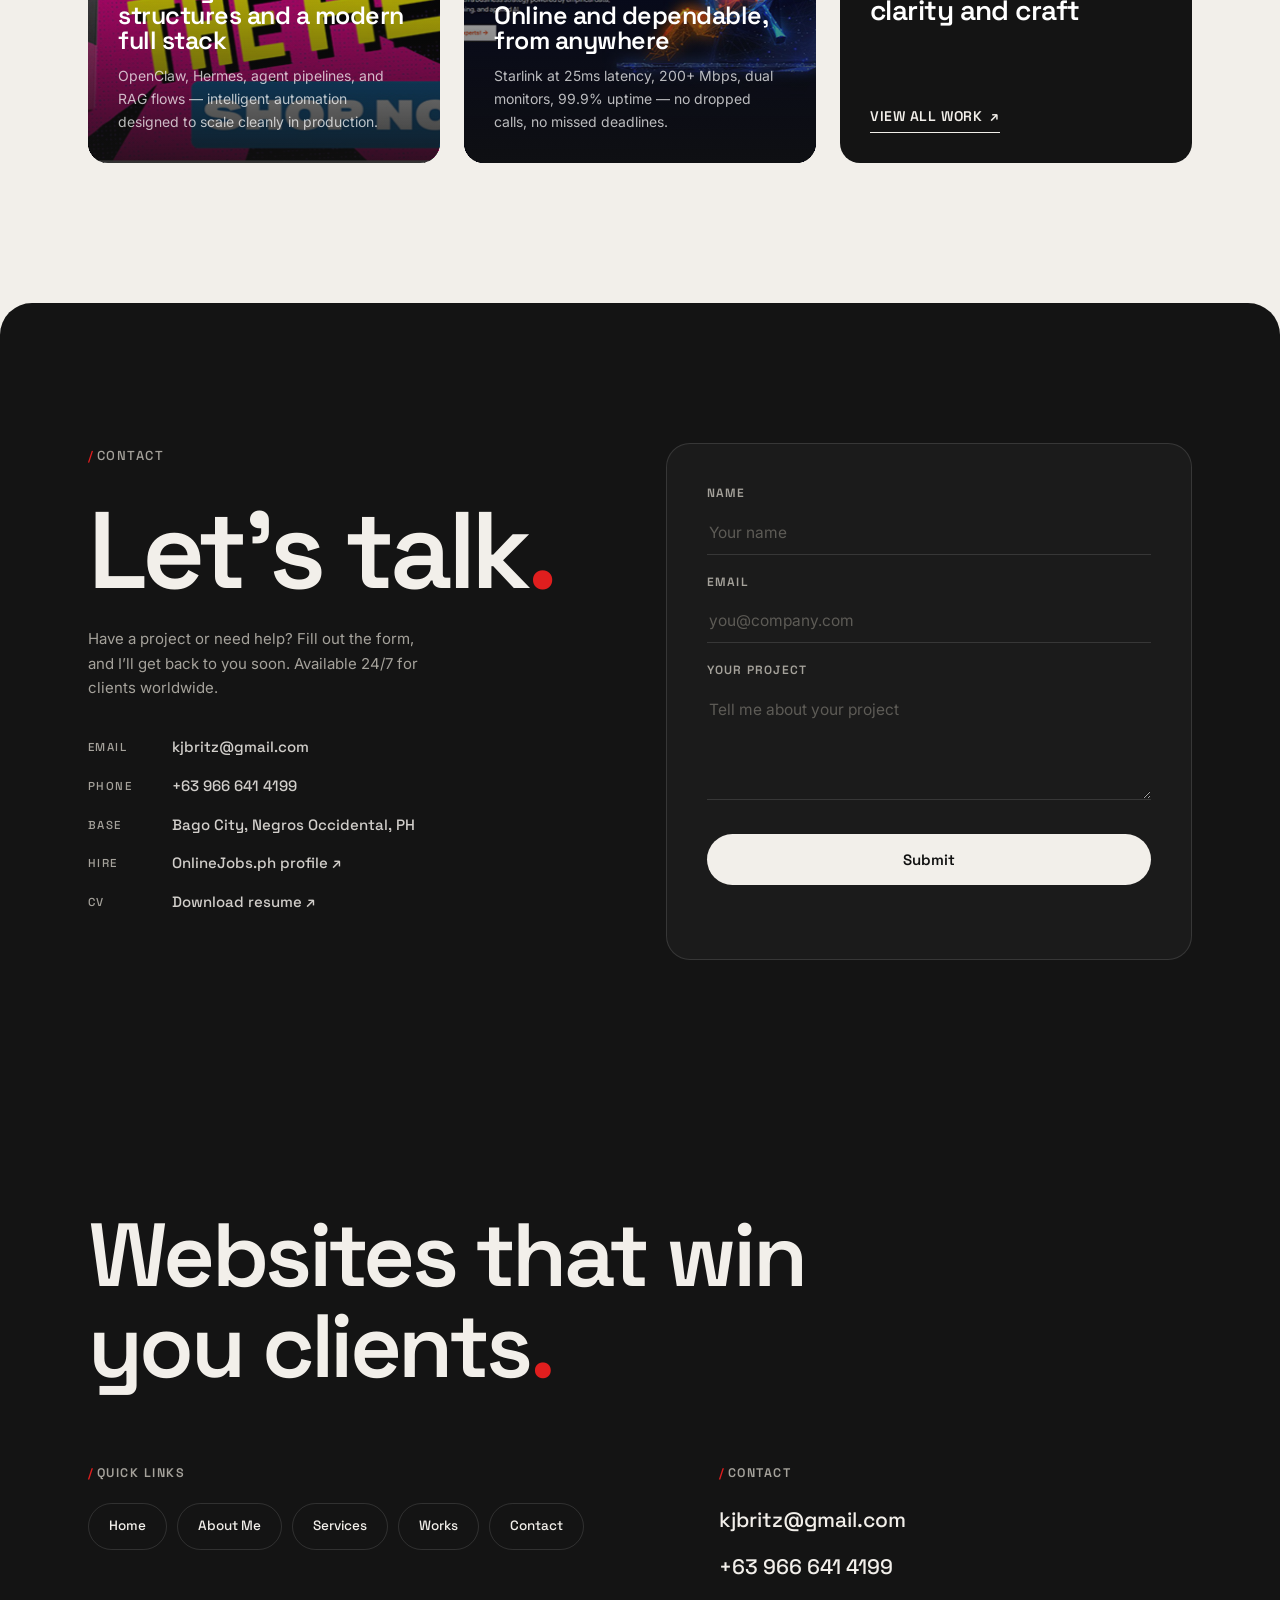
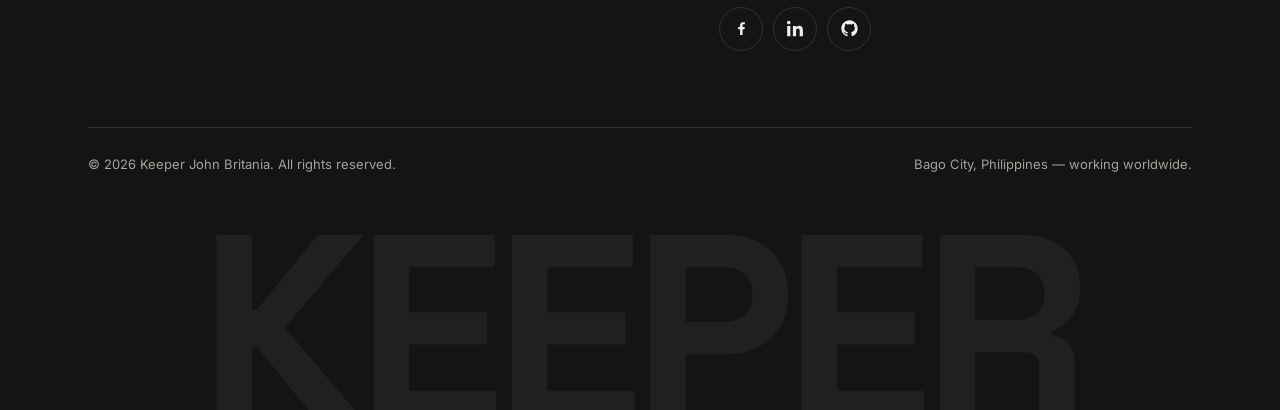
==== commit 97f2c8fe: "Update index.html" ====
--- a/index.html
+++ b/index.html
@@ -278,6 +278,44 @@
   .deco-star,.deco-bolt,.deco-ring,.hero-caption .avail::before{animation:none!important}
   .manifesto .w{color:var(--ink)!important}
   *{transition-duration:.01ms!important}
+}
+
+/* ---------- pinned process section (stationary stage, swapping content) ---------- */
+.pin-sec{position:relative;background:var(--charcoal);color:var(--cream);height:500vh;height:500svh}
+.pin-stage{position:sticky;top:0;height:100vh;height:100svh;display:flex;align-items:center;overflow:hidden}
+.pin-wrap{width:100%;position:relative}
+.pin-head{display:flex;align-items:center;justify-content:space-between;gap:24px;position:absolute;top:clamp(84px,12vh,120px);left:clamp(20px,4vw,48px);right:clamp(20px,4vw,48px)}
+.pin-head .label{color:var(--gray-2);margin-bottom:0}
+.pin-progress{flex:1;max-width:340px;height:1px;background:var(--line-dark);position:relative;overflow:hidden}
+.pin-progress i{position:absolute;inset:0;background:var(--red);transform-origin:left;transform:scaleX(0)}
+.pin-body{display:grid;grid-template-columns:auto 1fr;gap:clamp(28px,6vw,90px);align-items:center}
+.pin-num-mask{height:1em;overflow:hidden;font-family:var(--font-d);font-weight:700;font-size:clamp(110px,20vw,280px);line-height:1;letter-spacing:-.05em;color:rgba(242,239,234,.1);user-select:none}
+.pin-num-track{display:flex;flex-direction:column;transition:transform .8s var(--ease-out)}
+.pin-num-track span{display:block;height:1em}
+.pin-slides{position:relative;min-height:min(340px,46vh)}
+.pin-slide{position:absolute;inset:0;display:flex;flex-direction:column;justify-content:center;opacity:0;pointer-events:none;transition:opacity .45s ease}
+.pin-slide .kick{font-family:var(--font-d);font-size:12px;font-weight:600;letter-spacing:.16em;text-transform:uppercase;color:var(--red);margin-bottom:16px;opacity:0;transform:translateY(18px);transition:opacity .5s ease .05s,transform .6s var(--ease-out) .05s}
+.pin-slide h3{font-size:clamp(38px,6vw,84px);letter-spacing:-.04em;margin-bottom:20px}
+.pin-slide h3 .ln{display:block;overflow:hidden;padding-bottom:.06em}
+.pin-slide h3 .ln span{display:inline-block;transform:translateY(112%);transition:transform .75s var(--ease-out) .1s}
+.pin-slide p{color:var(--gray-2);font-size:clamp(15px,1.6vw,17px);max-width:46ch;opacity:0;transform:translateY(26px);transition:opacity .55s ease .2s,transform .7s var(--ease-out) .2s}
+.pin-slide.is-active{opacity:1;pointer-events:auto}
+.pin-slide.is-active .kick{opacity:1;transform:none}
+.pin-slide.is-active h3 .ln span{transform:translateY(0)}
+.pin-slide.is-active p{opacity:1;transform:none}
+.pin-slide.is-prev h3 .ln span{transform:translateY(-112%);transition-delay:0s}
+.pin-slide.is-prev .kick,.pin-slide.is-prev p{opacity:0;transform:translateY(-20px);transition-delay:0s}
+.pin-count{position:absolute;bottom:clamp(28px,6vh,54px);left:clamp(20px,4vw,48px);font-family:var(--font-d);font-size:14px;font-weight:600;letter-spacing:.1em;color:var(--gray-2)}
+.pin-count b{color:var(--red);font-weight:600}
+.pin-hint{position:absolute;bottom:clamp(28px,6vh,54px);right:clamp(20px,4vw,48px);font-family:var(--font-d);font-size:11.5px;font-weight:500;letter-spacing:.14em;text-transform:uppercase;color:var(--gray-2);display:inline-flex;align-items:center;gap:9px}
+.pin-hint::after{content:"";width:1px;height:26px;background:var(--gray-2);animation:hintDrop 1.8s var(--ease) infinite}
+@keyframes hintDrop{0%{transform:scaleY(0);transform-origin:top}45%{transform:scaleY(1);transform-origin:top}55%{transform:scaleY(1);transform-origin:bottom}100%{transform:scaleY(0);transform-origin:bottom}}
+@media(max-width:760px){
+  .pin-body{grid-template-columns:1fr;gap:10px}
+  .pin-num-mask{font-size:clamp(80px,24vw,120px)}
+  .pin-head{flex-direction:column;align-items:flex-start;gap:14px}
+  .pin-progress{width:100%;max-width:none}
+  .pin-hint{display:none}
 }
 
 /* ========== FX LAYER: cursor · morph · previews (fine pointers, desktop) ========== */
@@ -458,6 +496,54 @@
   </div>
 </section>
 
+<!-- ============ 5.5 PINNED PROCESS (stationary stage, content swaps on scroll) ============ -->
+<section class="pin-sec" id="process" aria-label="How I work — five step process">
+  <div class="pin-stage">
+    <div class="wrap pin-wrap">
+      <div class="pin-head">
+        <span class="label">How I work</span>
+        <div class="pin-progress"><i id="pinBar"></i></div>
+      </div>
+      <div class="pin-body">
+        <div class="pin-num-mask" aria-hidden="true">
+          <div class="pin-num-track" id="pinNums">
+            <span>01</span><span>02</span><span>03</span><span>04</span><span>05</span>
+          </div>
+        </div>
+        <div class="pin-slides" id="pinSlides">
+          <article class="pin-slide is-active">
+            <div class="kick">Step one</div>
+            <h3><span class="ln"><span>Discover</span></span></h3>
+            <p>We start with a conversation about your goals, audience, and vision so I fully understand what success looks like for your project.</p>
+          </article>
+          <article class="pin-slide">
+            <div class="kick">Step two</div>
+            <h3><span class="ln"><span>Project Brief</span></span></h3>
+            <p>Once we&rsquo;re on the same page, we define the project scope, timeline, and deliverables. A structured brief ensures a smooth, efficient process.</p>
+          </article>
+          <article class="pin-slide">
+            <div class="kick">Step three</div>
+            <h3><span class="ln"><span>Develop</span></span></h3>
+            <p>This is where the magic happens. Thoughtful, responsive builds &mdash; often accelerated with AI tooling &mdash; refined on your feedback until the outcome meets your vision.</p>
+          </article>
+          <article class="pin-slide">
+            <div class="kick">Step four</div>
+            <h3><span class="ln"><span>Deliver</span></span></h3>
+            <p>The final product is polished and ready to go. Website, Shopify store, or AI automation setup &mdash; you receive everything needed for a seamless handoff.</p>
+          </article>
+          <article class="pin-slide">
+            <div class="kick">Step five</div>
+            <h3><span class="ln"><span>Support</span></span></h3>
+            <p>I stay available after launch to answer questions, make adjustments, and keep everything running smoothly as your business grows.</p>
+          </article>
+        </div>
+      </div>
+      <div class="pin-count"><b id="pinCur">01</b> / 05</div>
+      <div class="pin-hint">Keep scrolling</div>
+    </div>
+  </div>
+</section>
+
 <!-- ============ 6. FEATURED PROJECTS ============ -->
 <section class="section" id="works" style="padding-top:0">
   <div class="wrap">
@@ -639,11 +725,46 @@
       if(el){
         e.preventDefault();
         var y = el.getBoundingClientRect().top + window.scrollY - 84;
-        window.scrollTo({ top: y, behavior: prefersReduced ? 'auto' : 'smooth' });
+        if(window.__scrollTo){ window.__scrollTo(y); }
+        else{ window.scrollTo({ top: y, behavior: prefersReduced ? 'auto' : 'smooth' }); }
       }
     }
   });
 });
+
+/* ----- pinned process section: stationary stage, content swaps on scroll ----- */
+var pinSec = document.querySelector('.pin-sec');
+if(pinSec){
+  var pinSlides = Array.prototype.slice.call(pinSec.querySelectorAll('.pin-slide'));
+  var pinNums = document.getElementById('pinNums');
+  var pinBar = document.getElementById('pinBar');
+  var pinCur = document.getElementById('pinCur');
+  var pinIdx = -1;
+  function pinTick(){
+    var r = pinSec.getBoundingClientRect();
+    var total = pinSec.offsetHeight - window.innerHeight;
+    if(total <= 0) return;
+    var p = Math.max(0, Math.min(1, -r.top / total));
+    var n = pinSlides.length;
+    var idx = Math.min(n - 1, Math.floor(p * n));
+    if(idx !== pinIdx){
+      pinIdx = idx;
+      pinSlides.forEach(function(s, i){
+        s.classList.toggle('is-active', i === idx);
+        s.classList.toggle('is-prev', i < idx);
+      });
+      pinNums.style.transform = 'translateY(' + (-idx * 100) + '%)';
+      pinCur.textContent = '0' + (idx + 1);
+    }
+    pinBar.style.transform = 'scaleX(' + p.toFixed(4) + ')';
+  }
+  var pinRaf = false;
+  window.addEventListener('scroll', function(){
+    if(!pinRaf){ requestAnimationFrame(function(){ pinTick(); pinRaf = false; }); pinRaf = true; }
+  }, { passive: true });
+  window.addEventListener('resize', pinTick);
+  pinTick();
+}
 
 /* ----- scroll reveals ----- */
 var io = new IntersectionObserver(function(entries){
@@ -787,6 +908,34 @@
 var mx = vw/2, my = vh/2;
 window.addEventListener('mousemove', function(e){ mx = e.clientX; my = e.clientY; }, { passive: true });
 
+/* ---------- inertial smooth scrolling (Lenis-style) ---------- */
+document.documentElement.style.scrollBehavior = 'auto';
+var stTarget = scrollY, stCur = scrollY, lastWheel = 0;
+function maxScroll(){ return document.documentElement.scrollHeight - vh; }
+window.addEventListener('wheel', function(e){
+  if (e.ctrlKey) return; /* let browser zoom work */
+  e.preventDefault();
+  if (document.querySelector('.mback.open')) return; /* freeze page behind modals */
+  var d = e.deltaY;
+  if (e.deltaMode === 1) d *= 16; else if (e.deltaMode === 2) d *= vh;
+  stTarget = clamp(stTarget + d, 0, maxScroll());
+  lastWheel = performance.now();
+}, { passive: false });
+window.__scrollTo = function(y){
+  stTarget = clamp(y, 0, maxScroll());
+  lastWheel = performance.now();
+};
+function smoothScrollTick(){
+  var native = window.scrollY;
+  /* adopt external scroll (scrollbar drag, keyboard) when we're not driving */
+  if (Math.abs(native - stCur) > 2 && performance.now() - lastWheel > 160){
+    stCur = stTarget = native;
+  }
+  stCur = lerp(stCur, stTarget, .095);
+  if (Math.abs(stCur - stTarget) < .1) stCur = stTarget;
+  if (Math.abs(stCur - native) > .4) window.scrollTo(0, stCur);
+}
+
 /* ---------- custom cursor ---------- */
 var dot = document.getElementById('cursorDot');
 var ring = document.getElementById('cursorRing');
@@ -924,6 +1073,7 @@
 
 /* ---------- master rAF loop ---------- */
 function loop(){
+  smoothScrollTick();
   scrollY = window.scrollY;
 
   /* cursor lerp */
